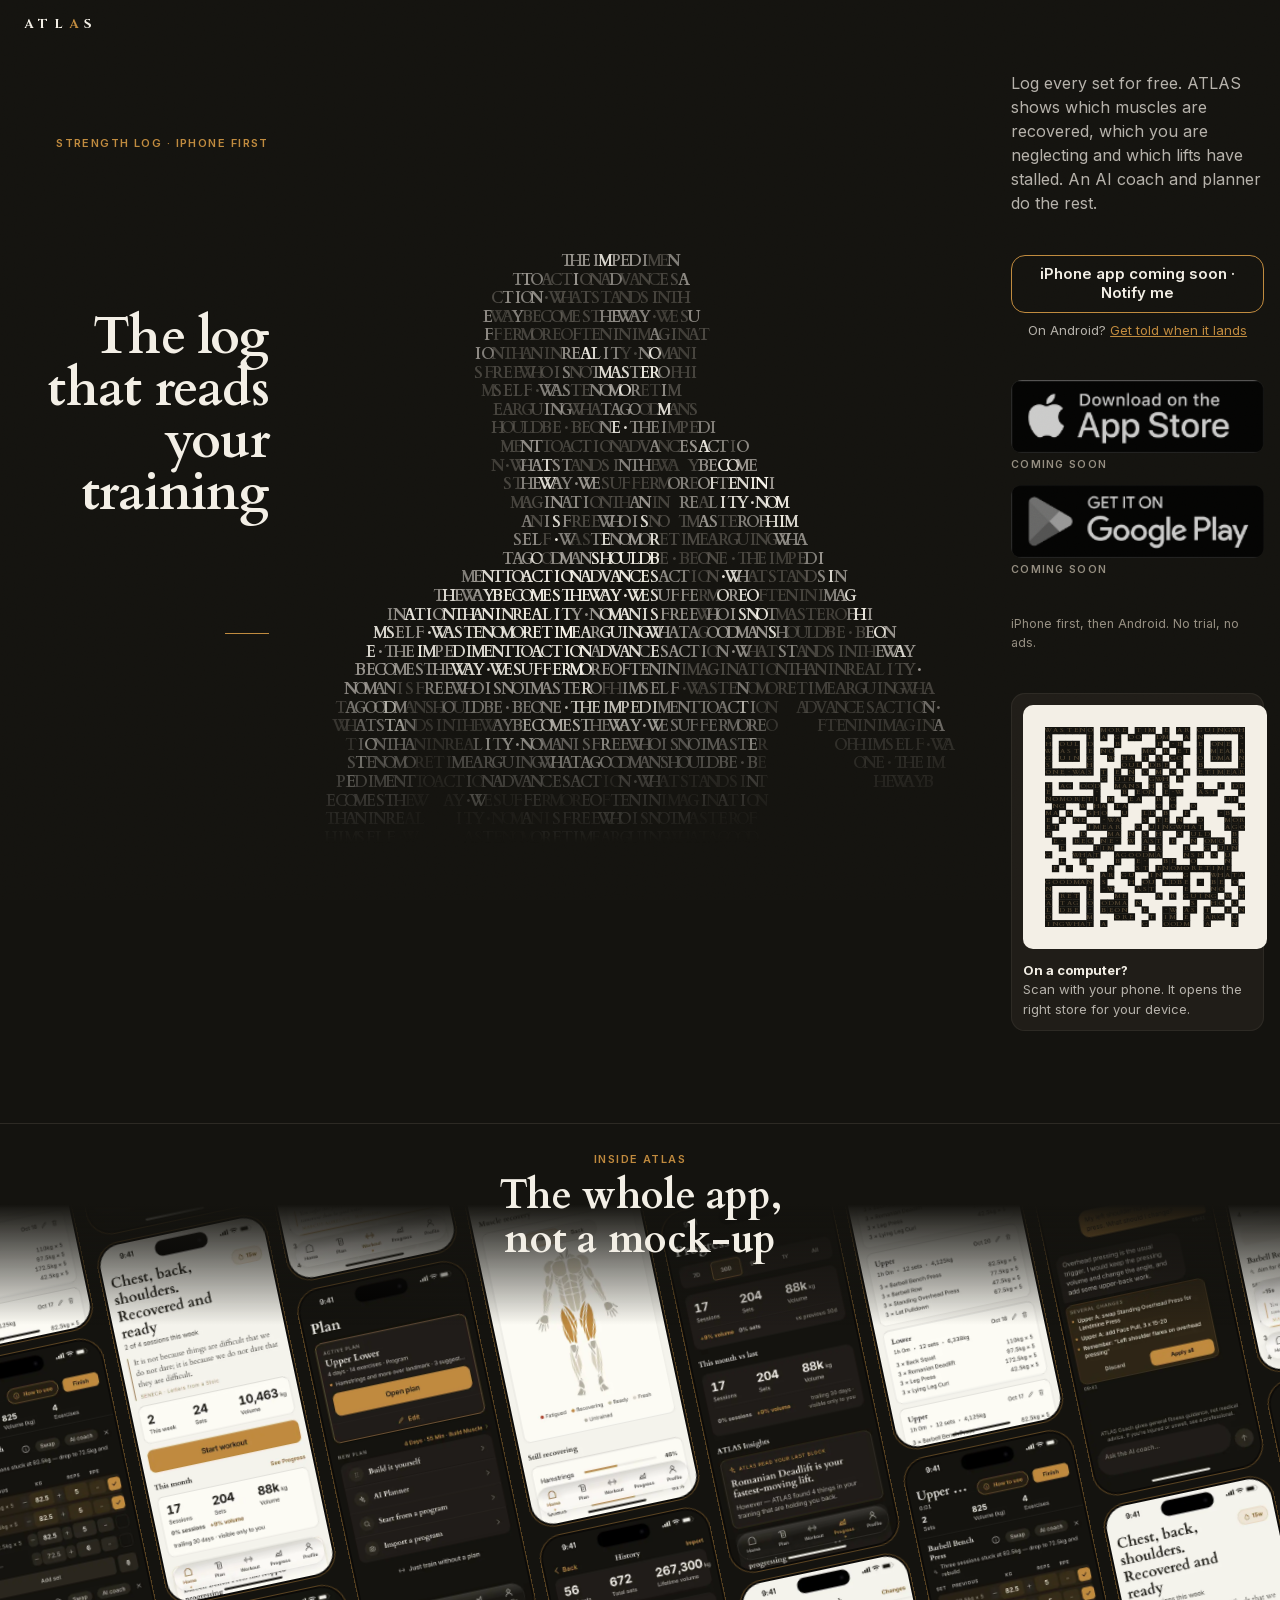
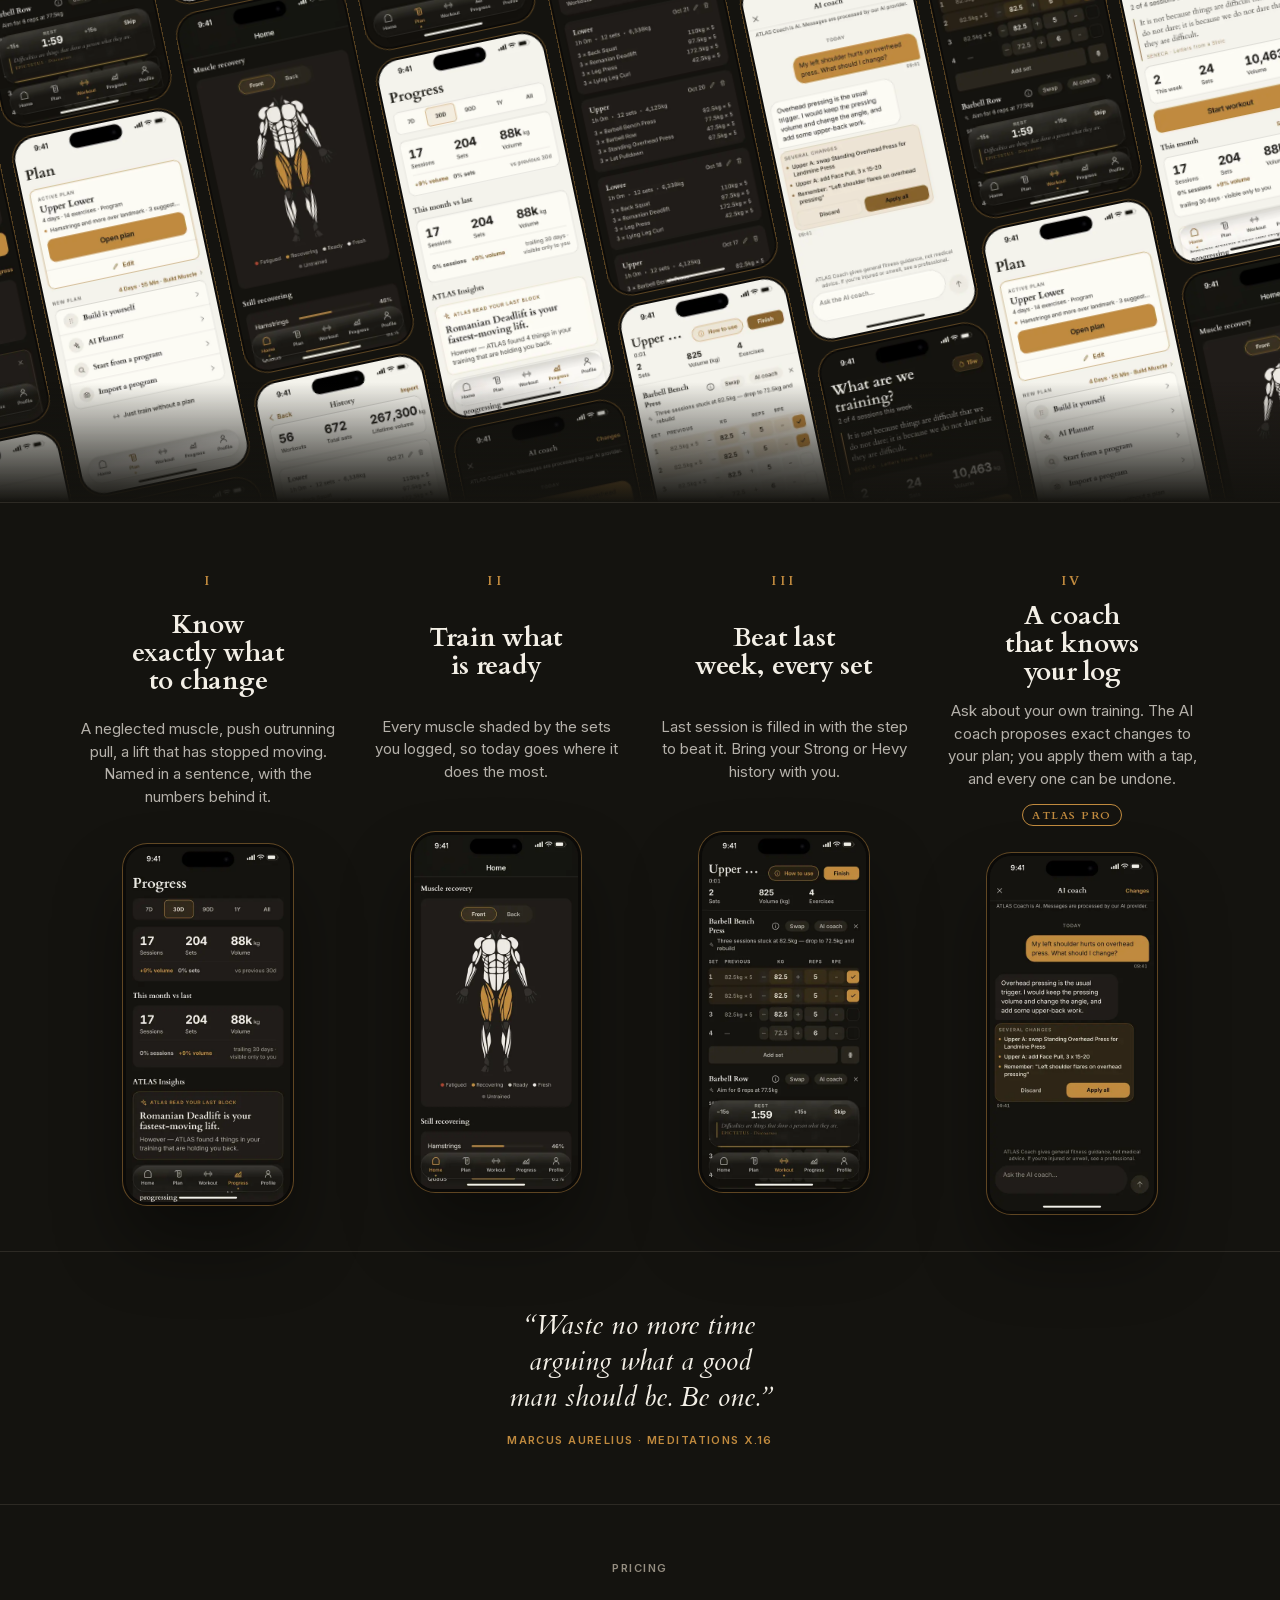
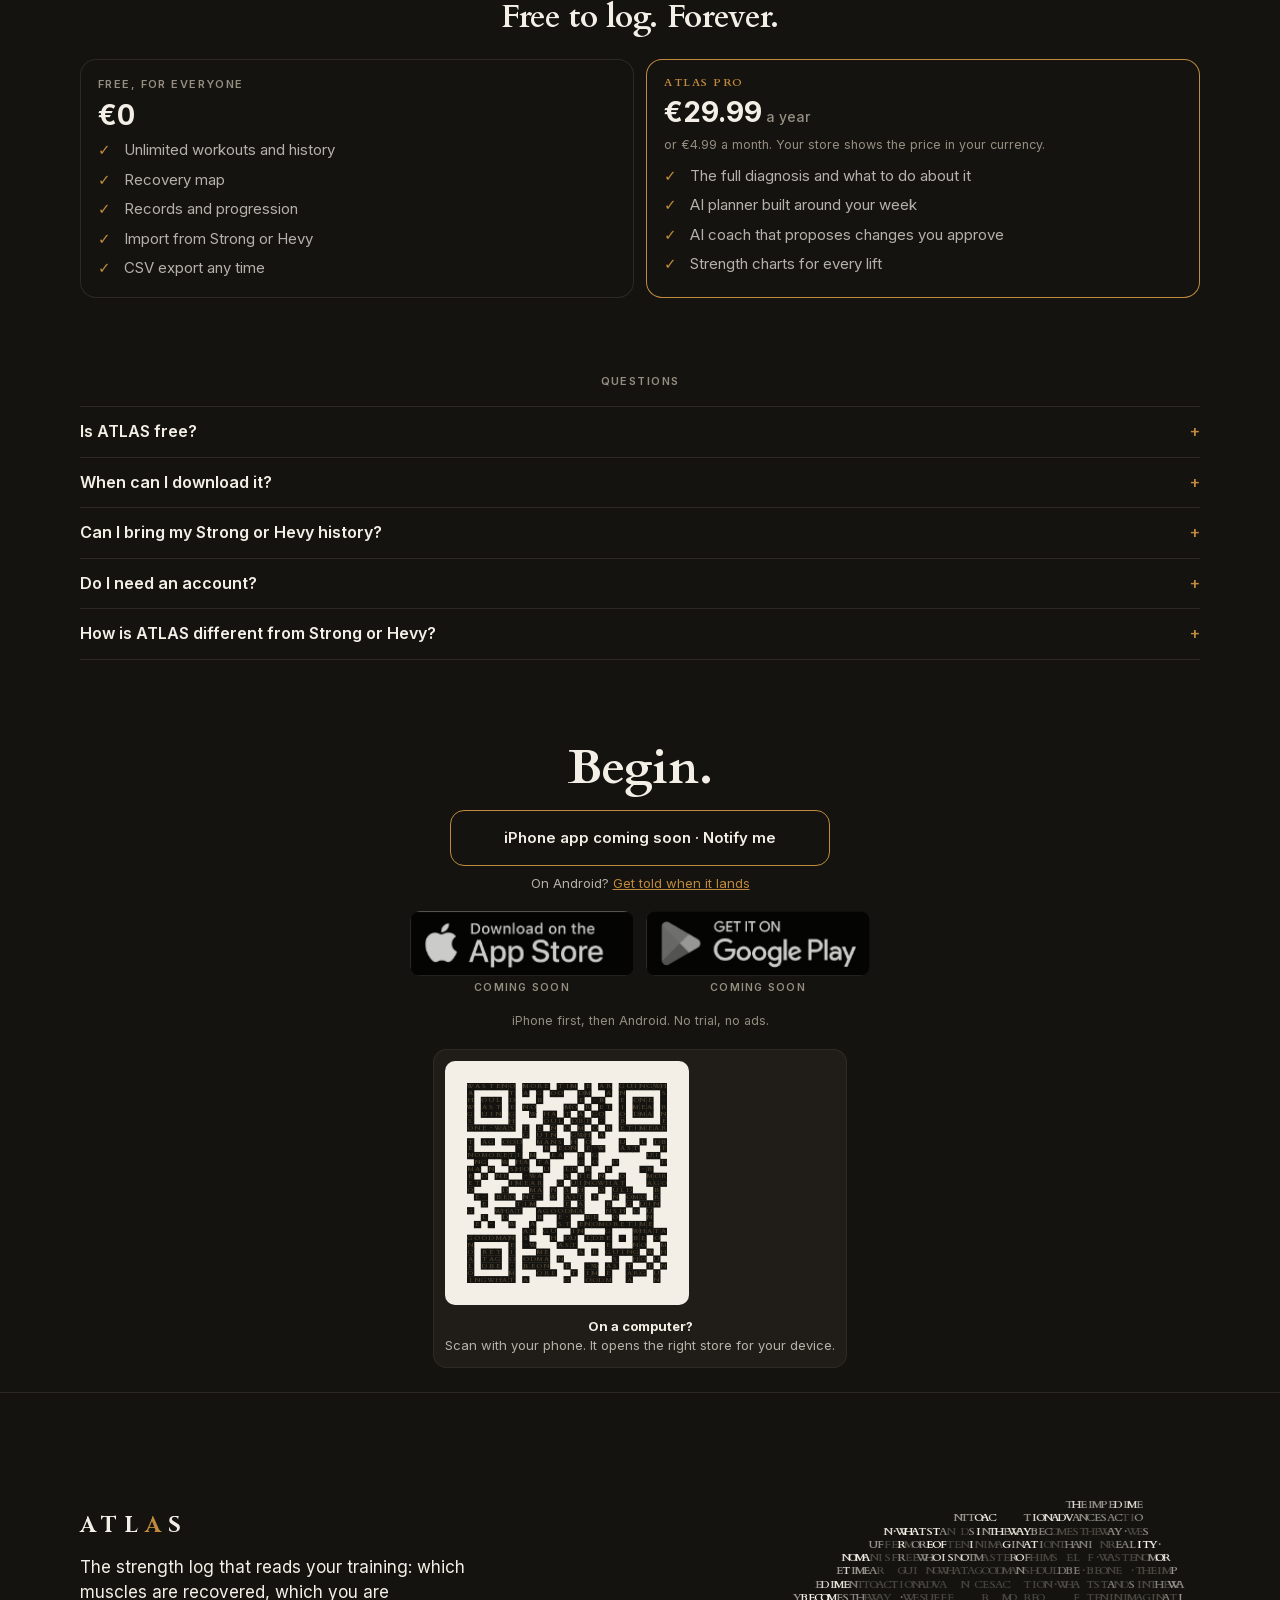
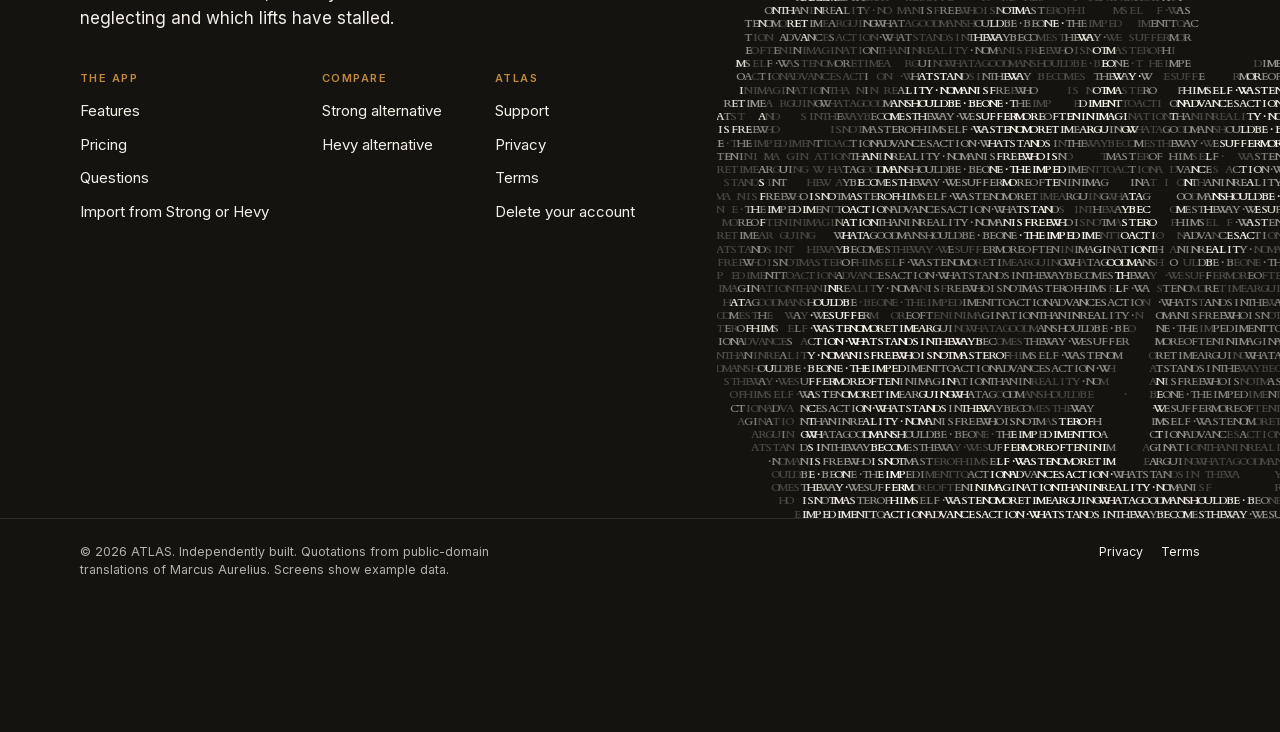
==== index.html @ 27ba9cdd "Redesigned site: ASCII David hero, phone wall, QR to /get, store switch, pricing, FAQ, Strong and He" ====
<!doctype html>
<html lang="en" data-t="obsidian">
<head>
<meta charset="utf-8">
<meta name="viewport" content="width=device-width,initial-scale=1,viewport-fit=cover">
<title>ATLAS: the strength log that reads your training</title>
<meta name="description" content="Log every set free. ATLAS shows which muscles are recovered, which you are neglecting and which lifts have stalled, with an AI planner and coach. iPhone first, then Android.">
<meta name="theme-color" content="#14130F">
<meta name="color-scheme" content="dark">
<link rel="canonical" href="https://atlasfitness.xyz/">
<link rel="icon" type="image/png" sizes="32x32" href="/favicon-32.png">
<link rel="apple-touch-icon" href="/apple-touch-icon.png">
<meta property="og:type" content="website">
<meta property="og:site_name" content="ATLAS">
<meta property="og:title" content="ATLAS: the strength log that reads your training">
<meta property="og:description" content="Log every set free. ATLAS shows which muscles are recovered, which you are neglecting and which lifts have stalled, with an AI planner and coach. iPhone first, then Android.">
<meta property="og:url" content="https://atlasfitness.xyz/">
<meta property="og:image" content="https://atlasfitness.xyz/og.png">
<meta property="og:image:width" content="1200">
<meta property="og:image:height" content="630">
<meta name="twitter:card" content="summary_large_image">
<link rel="preload" href="/assets/fonts/Cardo-700-normal.woff2" as="font" type="font/woff2" crossorigin>
<link rel="preload" href="/assets/fonts/Inter-400-normal.woff2" as="font" type="font/woff2" crossorigin>
<link rel="stylesheet" href="/assets/site.css">
<script type="application/ld+json">{"@context":"https://schema.org","@type":"SoftwareApplication","name":"ATLAS","alternateName":"ATLAS Fitness","description":"A strength-training log that reads your workouts: which muscles are recovered, which you are neglecting and which lifts have stalled, with an AI planner and coach in ATLAS PRO.","applicationCategory":"HealthApplication","applicationSubCategory":"Strength training log","operatingSystem":"iOS, Android","url":"https://atlasfitness.xyz/","offers":{"@type":"Offer","price":"0","priceCurrency":"EUR","description":"Free to log. ATLAS PRO is an optional subscription."},"featureList":["Unlimited workout logging","Recovery map","Training diagnosis","Import from Strong and Hevy","AI workout planner (ATLAS PRO)","AI coach (ATLAS PRO)"]}</script>
<script type="application/ld+json">{"@context":"https://schema.org","@type":"WebSite","name":"ATLAS","url":"https://atlasfitness.xyz/"}</script>
<script type="application/ld+json">{"@context":"https://schema.org","@type":"FAQPage","mainEntity":[{"@type":"Question","name":"Is ATLAS free?","acceptedAnswer":{"@type":"Answer","text":"Yes. Logging, history, the recovery map, records, import and export are free with no session caps and no trial. ATLAS PRO adds the full diagnosis, the AI planner, the AI coach and strength charts."}},{"@type":"Question","name":"When can I download it?","acceptedAnswer":{"@type":"Answer","text":"iPhone first: it is the closest to launch. Android follows; it is in testing on Google Play now. Leave your email and you get one message when each one lands."}},{"@type":"Question","name":"Can I bring my Strong or Hevy history?","acceptedAnswer":{"@type":"Answer","text":"Yes. Export a CSV from Strong or Hevy and import it in ATLAS. Your past workouts feed the recovery map and the diagnosis from day one."}},{"@type":"Question","name":"Do I need an account?","acceptedAnswer":{"@type":"Answer","text":"Not to use the app, but it is strongly recommended. Without one your training lives only on your phone and is not backed up: lose or replace the phone and it is gone. With an account it syncs to the cloud."}},{"@type":"Question","name":"How is ATLAS different from Strong or Hevy?","acceptedAnswer":{"@type":"Answer","text":"All three log sets well. ATLAS then does the thinking: it reads your log and tells you which muscles are recovered, which you are neglecting, where push and pull are out of balance and which lifts have stalled. With ATLAS PRO, the AI planner builds a program around your days, time, equipment and history, and the AI coach answers questions about your own training and proposes exact changes to your plan. You apply them with a tap, and every change can be undone."}}]}</script>
</head>
<body>
<main id="main"><section class="hero g dh-center" data-hero><div class="top"><span class="wm">ATL<b>A</b>S</span></div><div class="in"><canvas class="ascii statue" data-subj="david" data-glyph="quotes" data-render="fade" data-tone="white" data-flow="0" data-scroll="scatter" data-mouse="repel" data-detail="68" data-cut="0" role="img" aria-label="Michelangelo's David drawn in characters"></canvas><div class="copy"><span class="k gold">Strength log · iPhone first</span><h1><span class="ha">The log that</span> <span class="hb">reads your training</span></h1><span class="rule"></span><p class="lede">Log every set for free. ATLAS shows which muscles are recovered, which you are neglecting and which lifts have stalled. An AI coach and planner do the rest.</p><div class="smart"><button class="sb" type="button" data-notify="ios"><span>iPhone app coming soon · Notify me</span></button><p class="alt">On Android? <a href="#" data-notify="android">Get told when it lands</a></p></div><div class="badges"><span class="bd soon" data-store="ios" aria-disabled="true"><img alt="Download on the App Store (coming soon)" src="/assets/badges/ios.png"><em>Coming soon</em></span><span class="bd soon" data-store="android" aria-disabled="true"><img alt="Get it on Google Play (coming soon)" src="/assets/badges/android.png"><em>Coming soon</em></span></div><p class="fine" data-freeline>iPhone first, then Android. No trial, no ads.</p><div class="qr"><canvas class="qra" role="img" aria-label="QR code to atlasfitness.xyz/get"></canvas><p><b style="color:var(--ink)">On a computer?</b><br>Scan with your phone. It opens the right store for your device.</p></div></div></div></section><section class="band" aria-label="Screens from the app"><div class="hd"><span class="k gold">Inside ATLAS</span><h2>The whole app, not a mock-up</h2></div><div class="tiles" aria-hidden="true"><div class="col"><div class="ph"><img alt="" loading="lazy" decoding="async" width="432" height="936" src="/assets/screens/o-home.webp"></div><div class="ph"><img alt="" loading="lazy" decoding="async" width="432" height="936" src="/assets/screens/m-recovery.webp"></div><div class="ph"><img alt="" loading="lazy" decoding="async" width="432" height="936" src="/assets/screens/o-history.webp"></div><div class="ph"><img alt="" loading="lazy" decoding="async" width="432" height="936" src="/assets/screens/m-workout.webp"></div><div class="ph"><img alt="" loading="lazy" decoding="async" width="432" height="936" src="/assets/screens/o-plan.webp"></div><div class="ph"><img alt="" loading="lazy" decoding="async" width="432" height="936" src="/assets/screens/m-progress.webp"></div></div><div class="col"><div class="ph"><img alt="" loading="lazy" decoding="async" width="432" height="936" src="/assets/screens/m-plan.webp"></div><div class="ph"><img alt="" loading="lazy" decoding="async" width="432" height="936" src="/assets/screens/o-progress.webp"></div><div class="ph"><img alt="" loading="lazy" decoding="async" width="432" height="936" src="/assets/screens/m-coach.webp"></div><div class="ph"><img alt="" loading="lazy" decoding="async" width="432" height="936" src="/assets/screens/o-home.webp"></div><div class="ph"><img alt="" loading="lazy" decoding="async" width="432" height="936" src="/assets/screens/m-recovery.webp"></div><div class="ph"><img alt="" loading="lazy" decoding="async" width="432" height="936" src="/assets/screens/o-history.webp"></div></div><div class="col"><div class="ph"><img alt="" loading="lazy" decoding="async" width="432" height="936" src="/assets/screens/o-recovery.webp"></div><div class="ph"><img alt="" loading="lazy" decoding="async" width="432" height="936" src="/assets/screens/m-history.webp"></div><div class="ph"><img alt="" loading="lazy" decoding="async" width="432" height="936" src="/assets/screens/o-workout.webp"></div><div class="ph"><img alt="" loading="lazy" decoding="async" width="432" height="936" src="/assets/screens/m-plan.webp"></div><div class="ph"><img alt="" loading="lazy" decoding="async" width="432" height="936" src="/assets/screens/o-progress.webp"></div><div class="ph"><img alt="" loading="lazy" decoding="async" width="432" height="936" src="/assets/screens/m-coach.webp"></div></div><div class="col"><div class="ph"><img alt="" loading="lazy" decoding="async" width="432" height="936" src="/assets/screens/m-progress.webp"></div><div class="ph"><img alt="" loading="lazy" decoding="async" width="432" height="936" src="/assets/screens/o-coach.webp"></div><div class="ph"><img alt="" loading="lazy" decoding="async" width="432" height="936" src="/assets/screens/m-home.webp"></div><div class="ph"><img alt="" loading="lazy" decoding="async" width="432" height="936" src="/assets/screens/o-recovery.webp"></div><div class="ph"><img alt="" loading="lazy" decoding="async" width="432" height="936" src="/assets/screens/m-history.webp"></div><div class="ph"><img alt="" loading="lazy" decoding="async" width="432" height="936" src="/assets/screens/o-workout.webp"></div></div><div class="col"><div class="ph"><img alt="" loading="lazy" decoding="async" width="432" height="936" src="/assets/screens/o-history.webp"></div><div class="ph"><img alt="" loading="lazy" decoding="async" width="432" height="936" src="/assets/screens/m-workout.webp"></div><div class="ph"><img alt="" loading="lazy" decoding="async" width="432" height="936" src="/assets/screens/o-plan.webp"></div><div class="ph"><img alt="" loading="lazy" decoding="async" width="432" height="936" src="/assets/screens/m-progress.webp"></div><div class="ph"><img alt="" loading="lazy" decoding="async" width="432" height="936" src="/assets/screens/o-coach.webp"></div><div class="ph"><img alt="" loading="lazy" decoding="async" width="432" height="936" src="/assets/screens/m-home.webp"></div></div><div class="col"><div class="ph"><img alt="" loading="lazy" decoding="async" width="432" height="936" src="/assets/screens/m-coach.webp"></div><div class="ph"><img alt="" loading="lazy" decoding="async" width="432" height="936" src="/assets/screens/o-home.webp"></div><div class="ph"><img alt="" loading="lazy" decoding="async" width="432" height="936" src="/assets/screens/m-recovery.webp"></div><div class="ph"><img alt="" loading="lazy" decoding="async" width="432" height="936" src="/assets/screens/o-history.webp"></div><div class="ph"><img alt="" loading="lazy" decoding="async" width="432" height="936" src="/assets/screens/m-workout.webp"></div><div class="ph"><img alt="" loading="lazy" decoding="async" width="432" height="936" src="/assets/screens/o-plan.webp"></div></div><div class="col"><div class="ph"><img alt="" loading="lazy" decoding="async" width="432" height="936" src="/assets/screens/o-workout.webp"></div><div class="ph"><img alt="" loading="lazy" decoding="async" width="432" height="936" src="/assets/screens/m-plan.webp"></div><div class="ph"><img alt="" loading="lazy" decoding="async" width="432" height="936" src="/assets/screens/o-progress.webp"></div><div class="ph"><img alt="" loading="lazy" decoding="async" width="432" height="936" src="/assets/screens/m-coach.webp"></div><div class="ph"><img alt="" loading="lazy" decoding="async" width="432" height="936" src="/assets/screens/o-home.webp"></div><div class="ph"><img alt="" loading="lazy" decoding="async" width="432" height="936" src="/assets/screens/m-recovery.webp"></div></div><div class="col"><div class="ph"><img alt="" loading="lazy" decoding="async" width="432" height="936" src="/assets/screens/m-home.webp"></div><div class="ph"><img alt="" loading="lazy" decoding="async" width="432" height="936" src="/assets/screens/o-recovery.webp"></div><div class="ph"><img alt="" loading="lazy" decoding="async" width="432" height="936" src="/assets/screens/m-history.webp"></div><div class="ph"><img alt="" loading="lazy" decoding="async" width="432" height="936" src="/assets/screens/o-workout.webp"></div><div class="ph"><img alt="" loading="lazy" decoding="async" width="432" height="936" src="/assets/screens/m-plan.webp"></div><div class="ph"><img alt="" loading="lazy" decoding="async" width="432" height="936" src="/assets/screens/o-progress.webp"></div></div><div class="col"><div class="ph"><img alt="" loading="lazy" decoding="async" width="432" height="936" src="/assets/screens/o-plan.webp"></div><div class="ph"><img alt="" loading="lazy" decoding="async" width="432" height="936" src="/assets/screens/m-progress.webp"></div><div class="ph"><img alt="" loading="lazy" decoding="async" width="432" height="936" src="/assets/screens/o-coach.webp"></div><div class="ph"><img alt="" loading="lazy" decoding="async" width="432" height="936" src="/assets/screens/m-home.webp"></div><div class="ph"><img alt="" loading="lazy" decoding="async" width="432" height="936" src="/assets/screens/o-recovery.webp"></div><div class="ph"><img alt="" loading="lazy" decoding="async" width="432" height="936" src="/assets/screens/m-history.webp"></div></div><div class="col"><div class="ph"><img alt="" loading="lazy" decoding="async" width="432" height="936" src="/assets/screens/m-recovery.webp"></div><div class="ph"><img alt="" loading="lazy" decoding="async" width="432" height="936" src="/assets/screens/o-history.webp"></div><div class="ph"><img alt="" loading="lazy" decoding="async" width="432" height="936" src="/assets/screens/m-workout.webp"></div><div class="ph"><img alt="" loading="lazy" decoding="async" width="432" height="936" src="/assets/screens/o-plan.webp"></div><div class="ph"><img alt="" loading="lazy" decoding="async" width="432" height="936" src="/assets/screens/m-progress.webp"></div><div class="ph"><img alt="" loading="lazy" decoding="async" width="432" height="936" src="/assets/screens/o-coach.webp"></div></div><div class="col"><div class="ph"><img alt="" loading="lazy" decoding="async" width="432" height="936" src="/assets/screens/o-progress.webp"></div><div class="ph"><img alt="" loading="lazy" decoding="async" width="432" height="936" src="/assets/screens/m-coach.webp"></div><div class="ph"><img alt="" loading="lazy" decoding="async" width="432" height="936" src="/assets/screens/o-home.webp"></div><div class="ph"><img alt="" loading="lazy" decoding="async" width="432" height="936" src="/assets/screens/m-recovery.webp"></div><div class="ph"><img alt="" loading="lazy" decoding="async" width="432" height="936" src="/assets/screens/o-history.webp"></div><div class="ph"><img alt="" loading="lazy" decoding="async" width="432" height="936" src="/assets/screens/m-workout.webp"></div></div></div></section><section class="g" id="features"><div class="in read"><div class="rd"><span class="nm">I</span><h2>Know exactly what to change</h2><p>A neglected muscle, push outrunning pull, a lift that has stopped moving. Named in a sentence, with the numbers behind it.</p><div class="ph"><img alt="" loading="lazy" decoding="async" width="432" height="936" src="/assets/screens/o-progress.webp"></div></div><div class="rd"><span class="nm">II</span><h2>Train what is ready</h2><p>Every muscle shaded by the sets you logged, so today goes where it does the most.</p><div class="ph"><img alt="" loading="lazy" decoding="async" width="432" height="936" src="/assets/screens/o-recovery.webp"></div></div><div class="rd"><span class="nm">III</span><h2>Beat last week, every set</h2><p>Last session is filled in with the step to beat it. Bring your Strong or Hevy history with you.</p><div class="ph"><img alt="" loading="lazy" decoding="async" width="432" height="936" src="/assets/screens/o-workout.webp"></div></div><div class="rd"><span class="nm">IV</span><h2>A coach that knows your log</h2><p>Ask about your own training. The AI coach proposes exact changes to your plan; you apply them with a tap, and every one can be undone.</p><span class="pro">ATLAS PRO</span><div class="ph"><img alt="" loading="lazy" decoding="async" width="432" height="936" src="/assets/screens/o-coach.webp"></div></div></div></section><section class="g qt"><q>Waste no more time arguing what a good man should be. Be one.</q><span class="k gold">Marcus Aurelius · Meditations X.16</span></section><section class="g" id="pricing"><div class="in sec"><span class="k">Pricing</span><h2>Free to log. Forever.</h2><div class="tiers"><div class="tier"><span class="k">Free, for everyone</span><span class="price num">€0</span><ul><li>Unlimited workouts and history</li><li>Recovery map</li><li>Records and progression</li><li>Import from Strong or Hevy</li><li>CSV export any time</li></ul></div><div class="tier pro"><span class="badge">ATLAS PRO</span><span class="price num">€29.99<small> a year</small></span><span class="fine">or €4.99 a month. Your store shows the price in your currency.</span><ul><li>The full diagnosis and what to do about it</li><li>AI planner built around your week</li><li>AI coach that proposes changes you approve</li><li>Strength charts for every lift</li></ul></div></div></div></section><section class="g" id="questions"><div class="in sec"><span class="k">Questions</span><div class="faq"><details><summary>Is ATLAS free?</summary><p>Yes. Logging, history, the recovery map, records, import and export are free with no session caps and no trial. ATLAS PRO adds the full diagnosis, the AI planner, the AI coach and strength charts.</p></details><details><summary>When can I download it?</summary><p data-when>iPhone first: it is the closest to launch. Android follows; it is in testing on Google Play now. Leave your email and you get one message when each one lands.</p></details><details><summary>Can I bring my Strong or Hevy history?</summary><p>Yes. Export a CSV from Strong or Hevy and import it in ATLAS. Your past workouts feed the recovery map and the diagnosis from day one.</p></details><details><summary>Do I need an account?</summary><p>Not to use the app, but it is strongly recommended. Without one your training lives only on your phone and is not backed up: lose or replace the phone and it is gone. With an account it syncs to the cloud.</p></details><details><summary>How is ATLAS different from Strong or Hevy?</summary><p>All three log sets well. ATLAS then does the thinking: it reads your log and tells you which muscles are recovered, which you are neglecting, where push and pull are out of balance and which lifts have stalled. With ATLAS PRO, the AI planner builds a program around your days, time, equipment and history, and the AI coach answers questions about your own training and proposes exact changes to your plan. You apply them with a tap, and every change can be undone.</p></details></div></div></section><section class="g end"><h2>Begin.</h2><div class="smart"><button class="sb" type="button" data-notify="ios"><span>iPhone app coming soon · Notify me</span></button><p class="alt">On Android? <a href="#" data-notify="android">Get told when it lands</a></p></div><div class="badges"><span class="bd soon" data-store="ios" aria-disabled="true"><img alt="Download on the App Store (coming soon)" src="/assets/badges/ios.png"><em>Coming soon</em></span><span class="bd soon" data-store="android" aria-disabled="true"><img alt="Get it on Google Play (coming soon)" src="/assets/badges/android.png"><em>Coming soon</em></span></div><p class="fine" data-freeline>iPhone first, then Android. No trial, no ads.</p><div class="qr"><canvas class="qra" role="img" aria-label="QR code to atlasfitness.xyz/get"></canvas><p><b style="color:var(--ink)">On a computer?</b><br>Scan with your phone. It opens the right store for your device.</p></div></section></main><footer class="fx" data-fc="ivory" data-t="obsidian"><div class="fx-top"><div class="fx-l g"><span class="wm">ATL<b>A</b>S</span><p>The strength log that reads your training: which muscles are recovered, which you are neglecting and which lifts have stalled.</p><nav class="fx-cols" aria-label="Footer"><div><span class="k">The app</span><a href="/#features">Features</a><a href="/#pricing">Pricing</a><a href="/#questions">Questions</a><a href="/import-strong-hevy/">Import from Strong or Hevy</a></div><div><span class="k">Compare</span><a href="/strong-alternative/">Strong alternative</a><a href="/hevy-alternative/">Hevy alternative</a></div><div><span class="k">ATLAS</span><a href="mailto:support@atlasfitness.xyz">Support</a><a href="/privacy.html">Privacy</a><a href="/terms.html">Terms</a><a href="/privacy.html#your-rights">Delete your account</a></div></nav></div><div class="fx-art"><canvas class="ascii " data-subj="head" data-glyph="quotes" data-render="fade" data-tone="white" data-flow="0" data-scroll="scatter" data-mouse="repel" data-detail="" data-cut="2" role="img" aria-label="Michelangelo's David, drawn in letters"></canvas></div></div><div class="fx-bot g"><p>© 2026 ATLAS. Independently built. Quotations from public-domain translations of Marcus Aurelius. Screens show example data.</p><nav><a href="/privacy.html">Privacy</a><a href="/terms.html">Terms</a></nav></div></footer><div class="pill"><div class="smart"><button class="sb" type="button" data-notify="ios"><span>iPhone app coming soon · Notify me</span></button><p class="alt">On Android? <a href="#" data-notify="android">Get told when it lands</a></p></div></div><div class="scrim" data-close></div><form class="sheet" aria-label="Get notified" novalidate><span class="grab"></span><h3 id="sh-t">Get told when ATLAS lands</h3><p class="fine" style="font-size:14px;color:var(--ink2)">One email on launch day. Nothing else.</p><input type="email" id="sh-e" placeholder="you@example.com" autocomplete="email" aria-label="Email"><div class="chips" role="group" aria-label="Platform"><button type="button" class="chip" data-p="ios">iPhone</button><button type="button" class="chip" data-p="android">Android</button><button type="button" class="chip" data-p="both">Both</button></div><input class="hp" type="text" name="website" tabindex="-1" autocomplete="off" aria-hidden="true"><p class="err" role="alert"></p><button class="go" type="submit">Notify me</button><p class="fine">Stored only to send that email. <a href="/privacy.html">Privacy</a>.</p></form><script src="/assets/stores.js"></script>
<script src="/assets/data.js"></script>
<script src="/assets/ascii.js"></script>
<script src="/assets/site.js"></script>
</body>
</html>
---- assets/site.css ----
@font-face{font-family:'Cardo';font-style:italic;font-weight:400;font-display:swap;src:url(/assets/fonts/Cardo-400-italic.woff2) format('woff2')}
@font-face{font-family:'Cardo';font-style:normal;font-weight:400;font-display:swap;src:url(/assets/fonts/Cardo-400-normal.woff2) format('woff2')}
@font-face{font-family:'Cardo';font-style:normal;font-weight:700;font-display:swap;src:url(/assets/fonts/Cardo-700-normal.woff2) format('woff2')}
@font-face{font-family:'Cinzel';font-style:normal;font-weight:700;font-display:swap;src:url(/assets/fonts/Cinzel-700-normal.woff2) format('woff2')}
@font-face{font-family:'Inter';font-style:normal;font-weight:400;font-display:swap;src:url(/assets/fonts/Inter-400-normal.woff2) format('woff2')}
@font-face{font-family:'Inter';font-style:normal;font-weight:500;font-display:swap;src:url(/assets/fonts/Inter-500-normal.woff2) format('woff2')}
@font-face{font-family:'Inter';font-style:normal;font-weight:600;font-display:swap;src:url(/assets/fonts/Inter-600-normal.woff2) format('woff2')}
@font-face{font-family:'Inter';font-style:normal;font-weight:700;font-display:swap;src:url(/assets/fonts/Inter-700-normal.woff2) format('woff2')}

:root{--gold:#C08A3E;--on:#14130F;--serif:'Cardo',Georgia,serif;--sans:'Inter',system-ui,-apple-system,'Segoe UI',sans-serif;--mark:'Cinzel','Trajan Pro',Georgia,serif;--mono:ui-monospace,'SF Mono',Menlo,Consolas,monospace}
html[data-t=obsidian]{--bg:#14130F;--card:#201D18;--card2:#29261F;--line:#2D2A24;--ink:#F3EFE6;--ink2:#B5B1AA;--ink3:#958E81;--goldtx:#C08A3E;--alert:#CB7864;--glass:rgba(20,19,15,.86);--fresh:#EDEAE3;color-scheme:dark}
html[data-t=marble]{--bg:#F4F2EC;--card:#FCFAF5;--card2:#EDEAE2;--line:#DCD7CC;--ink:#1E1C19;--ink2:#48443E;--ink3:#6E6962;--goldtx:#87612C;--alert:#B3452A;--glass:rgba(244,242,236,.88);--fresh:#D8D0BC;color-scheme:light}
*{box-sizing:border-box}
html{-webkit-text-size-adjust:100%;scroll-behavior:smooth}
body{margin:0;background:var(--bg);color:var(--ink);font:400 15px/1.5 var(--sans);-webkit-font-smoothing:antialiased;overflow-x:hidden}
h1,h2,h3{font-family:var(--serif);font-weight:700;margin:0;text-wrap:balance;letter-spacing:-.01em}
p{margin:0}
a{color:inherit}
.g{padding-inline:max(16px,env(safe-area-inset-left,0px)) max(16px,env(safe-area-inset-right,0px))}
.in{max-width:1120px;margin:0 auto}
.wm{font:700 15px/1 var(--mark);letter-spacing:.32em}
.wm b{color:var(--gold);font-weight:700}
.k{font:600 11px/1.3 var(--sans);letter-spacing:.13em;text-transform:uppercase;color:var(--ink3)}
.k.gold{color:var(--goldtx)}
.lede{font-size:17px;line-height:1.5;color:var(--ink2);max-width:40ch}
.num{font-variant-numeric:tabular-nums}
.badge{font:700 11px/1 var(--serif);letter-spacing:.14em;text-transform:uppercase;color:var(--goldtx)}
canvas.ascii{display:block;width:100%}
/* phone frame */
.ph{position:relative;aspect-ratio:390/844;border-radius:13%/6%;overflow:hidden;background:#14130F;box-shadow:0 0 0 3px #0B0A08,0 0 0 4px #5a5247;flex:none}
.ph img{display:block;width:100%;height:100%;object-fit:cover}
/* store buttons */
.stores{display:grid;grid-template-columns:1fr 1fr;gap:10px;max-width:420px}
.sb{display:flex;flex-direction:column;justify-content:center;gap:2px;min-height:58px;padding:9px 14px;border-radius:14px;text-decoration:none;text-align:left;border:1.5px solid var(--gold);background:transparent;color:var(--ink);font:inherit;cursor:pointer}
.sb small{font:600 10px/1.2 var(--sans);letter-spacing:.08em;white-space:nowrap;text-transform:uppercase;color:var(--goldtx)}
.sb span{font:600 15px/1.25 var(--sans)}
.sb.live{background:var(--gold);color:var(--on)}
.sb.live small{color:rgba(20,19,15,.72)}
.sb:active{transform:scale(.98)}
.fine{font-size:12.5px;color:var(--ink3)}
.smart{display:grid;gap:8px;max-width:420px}
.smart .sb{min-height:56px;align-items:center;text-align:center}
.smart .alt{font-size:13px;color:var(--ink2);text-align:center}
.smart .alt a{color:var(--goldtx)}
/* sticky dock */
.dock{position:fixed;left:0;right:0;bottom:0;z-index:20;padding:10px max(14px,env(safe-area-inset-right,0px)) calc(10px + env(safe-area-inset-bottom,0px)) max(14px,env(safe-area-inset-left,0px));background:var(--glass);-webkit-backdrop-filter:blur(14px);backdrop-filter:blur(14px);border-top:1px solid var(--line);transform:translateY(110%);transition:transform .26s cubic-bezier(.2,.8,.2,1)}
.dock.on{transform:none}
.dock .stores{margin:0 auto;max-width:520px}
.dock .sb{min-height:50px}
/* notify sheet */
.scrim{position:fixed;inset:0;z-index:40;background:rgba(0,0,0,.5);opacity:0;pointer-events:none;transition:opacity .2s}
.sheet{position:fixed;left:0;right:0;bottom:0;z-index:41;background:var(--card);border-radius:22px 22px 0 0;padding:10px max(18px,env(safe-area-inset-right,0px)) calc(22px + env(safe-area-inset-bottom,0px)) max(18px,env(safe-area-inset-left,0px));transform:translateY(105%);transition:transform .3s cubic-bezier(.2,.8,.2,1);display:grid;gap:12px;max-width:560px;margin:0 auto}
.sheet{visibility:hidden;transition:transform .3s cubic-bezier(.2,.8,.2,1),visibility 0s .3s}
.open .scrim{opacity:1;pointer-events:auto}.open .sheet{transform:none;visibility:visible;transition:transform .3s cubic-bezier(.2,.8,.2,1)}
.grab{width:36px;height:5px;border-radius:3px;background:var(--line);justify-self:center}
.sheet h3{font-size:22px}
.sheet input[type=email]{font:500 17px var(--sans);color:var(--ink);background:var(--card2);border:1px solid var(--line);border-radius:12px;padding:14px;width:100%}
.chips{display:flex;gap:8px;flex-wrap:wrap}
.chip{font:600 13px var(--sans);padding:8px 14px;border-radius:999px;border:1.5px solid var(--line);background:none;color:var(--ink2);cursor:pointer}
.chip[aria-pressed=true]{border-color:var(--gold);color:var(--ink)}
.go{font:600 17px var(--sans);min-height:54px;border-radius:14px;border:0;background:var(--gold);color:var(--on);cursor:pointer}
.sheet .done{color:var(--goldtx);font-weight:600}
/* faq + pricing */
.faq details{border-top:1px solid var(--line);padding:14px 0}
.faq details:last-child{border-bottom:1px solid var(--line)}
.faq summary{font:600 16px/1.35 var(--sans);cursor:pointer;list-style:none;display:flex;justify-content:space-between;gap:12px}
.faq summary::-webkit-details-marker{display:none}
.faq summary::after{content:'+';color:var(--goldtx);font-weight:500}
.faq details[open] summary::after{content:'−'}
.faq p{color:var(--ink2);margin-top:8px;max-width:62ch}
.tiers{display:grid;gap:12px}
.tier{border-radius:16px;padding:18px;background:var(--card);box-shadow:inset 0 0 0 1px var(--line);display:grid;gap:10px;align-content:start}
.tier.pro{box-shadow:inset 0 0 0 1.5px var(--gold)}
.tier ul{margin:0;padding:0;list-style:none;display:grid;gap:7px;color:var(--ink2)}
.tier li{display:grid;grid-template-columns:18px 1fr;gap:8px}
.tier li::before{content:'✓';color:var(--goldtx);font-weight:700}
.tier .price{font:700 28px/1 var(--sans);font-variant-numeric:tabular-nums}
.tier .price small{font-size:14px;font-weight:500;color:var(--ink3)}
footer{border-top:1px solid var(--line);padding-block:26px 120px;font-size:13px;color:var(--ink3)}
footer .row{display:flex;flex-wrap:wrap;gap:8px 18px;align-items:center;justify-content:space-between}
footer nav{display:flex;gap:16px;flex-wrap:wrap}
footer a{text-decoration:none;color:var(--ink2)}
.qr{display:none;align-items:center;gap:14px;padding:12px;border-radius:14px;background:var(--card);box-shadow:inset 0 0 0 1px var(--line);max-width:330px}
.qr svg{width:84px;height:84px;background:#F3EFE6;padding:6px;border-radius:8px;flex:none}
.qr canvas{display:block;width:116px;background:#F3EFE6;padding:16px;border-radius:10px;flex:none;box-sizing:content-box}
.qr p{font-size:13px;color:var(--ink2)}
@media (min-width:900px){.qr{display:flex}.dock{display:none}}
@media (prefers-reduced-motion:reduce){*{transition:none!important;animation:none!important;scroll-behavior:auto!important}}

body::after{content:'';position:fixed;inset:0;pointer-events:none;z-index:50;opacity:.05;mix-blend-mode:overlay;
  background:url("data:image/svg+xml,%3Csvg xmlns='http://www.w3.org/2000/svg' width='160' height='160'%3E%3Cfilter id='n'%3E%3CfeTurbulence type='fractalNoise' baseFrequency='.9' numOctaves='2' stitchTiles='stitch'/%3E%3C/filter%3E%3Crect width='100%25' height='100%25' filter='url(%23n)'/%3E%3C/svg%3E")}
.hero{position:relative;padding-top:calc(18px + env(safe-area-inset-top,0px));padding-bottom:36px}
.top{display:flex;justify-content:center}
.top .wm{font-size:13px;letter-spacing:.46em;margin-right:-.46em}
.statue{display:block;width:min(calc(100% + 24px),480px);margin:24px auto 0;position:relative;left:50%;transform:translateX(-50%);-webkit-mask-image:linear-gradient(#000 70%,transparent 99%);mask-image:linear-gradient(#000 70%,transparent 99%)}
.copy{position:relative;margin-top:-24px;display:grid;gap:16px;justify-items:center;text-align:center}
.rule{width:44px;height:1px;background:var(--gold)}
.copy h1{font-size:42px;line-height:1.02;letter-spacing:-.015em;max-width:11ch}
.copy .lede{font-size:16px;text-align:center;max-width:34ch}
.copy .smart{width:100%;max-width:380px}
.smart .sb{min-height:56px;border-radius:14px}
.band{position:relative;overflow:hidden;height:min(118vh,980px);margin-top:24px;border-block:1px solid var(--line)}
.band .hd{position:absolute;z-index:2;left:0;right:0;top:0;padding:28px 16px 64px;text-align:center;display:grid;gap:8px;justify-items:center;background:linear-gradient(var(--bg) 40%,transparent)}
.band .hd h2{font-size:30px;line-height:1.08;max-width:15ch}
.band::after{content:'';position:absolute;left:0;right:0;bottom:0;height:120px;background:linear-gradient(transparent,var(--bg));z-index:1;pointer-events:none}
.tiles{position:absolute;left:50%;top:50%;display:grid;grid-template-columns:repeat(11,132px);gap:14px;transform:translate(-50%,-50%) rotate(-12deg)}
.tiles .col{display:grid;gap:14px;will-change:transform}
.tiles .ph{box-shadow:0 0 0 2px #0B0A08,0 0 0 3px rgba(192,138,62,.4)}
.read{display:grid;gap:72px;padding-block:72px 40px}
.rd{display:grid;gap:14px;justify-items:center;text-align:center}
.rd .nm{font:700 13px/1 var(--serif);letter-spacing:.3em;color:var(--goldtx)}
.rd h2{font-size:32px;line-height:1.08;max-width:14ch}
.rd p{color:var(--ink2);max-width:36ch}
.rd .pro{font:700 11px/1 var(--serif);letter-spacing:.14em;color:var(--goldtx);border:1px solid var(--gold);border-radius:999px;padding:5px 9px 4px}
.rd .ph{width:min(64%,250px);margin-top:16px;box-shadow:0 0 0 3px #0B0A08,0 0 0 4px rgba(192,138,62,.45),0 40px 70px rgba(0,0,0,.4)}
.qt{padding-block:56px;display:grid;gap:18px;justify-items:center;text-align:center;border-block:1px solid var(--line)}
.qt q{font:italic 400 28px/1.28 var(--serif);max-width:19ch;quotes:'\201C' '\201D'}
.sec{padding-block:56px 20px;display:grid;gap:18px}
.sec>h2{font-size:32px;text-align:center}
.sec>.k{text-align:center}
.tier{background:transparent;box-shadow:inset 0 0 0 1px var(--line)}
.tier.pro{box-shadow:inset 0 0 0 1px var(--gold)}
.end{padding-block:64px 24px;display:grid;gap:18px;justify-items:center;text-align:center}
.end h2{font-size:48px;line-height:1}
.end .smart{width:100%;max-width:380px}
.pill{position:fixed;left:50%;bottom:calc(14px + env(safe-area-inset-bottom,0px));transform:translate(-50%,150%);z-index:20;width:min(calc(100% - 28px),420px);transition:transform .32s cubic-bezier(.2,.8,.2,1)}
.pill.on{transform:translate(-50%,0)}
.pill .smart{background:var(--glass);-webkit-backdrop-filter:blur(16px);backdrop-filter:blur(16px);border-radius:20px;padding:8px;box-shadow:inset 0 0 0 1px var(--line),0 18px 40px rgba(0,0,0,.35)}
.pill .smart .alt{font-size:12px;padding-bottom:2px}
@media (prefers-reduced-motion:reduce){.pill{transition:none}}
@media (min-width:900px){
  .hero .in{display:grid;grid-template-columns:1fr 1fr;align-items:center;gap:40px;min-height:640px}
  .statue{order:2;width:min(100%,540px);margin:24px auto 0;left:0;transform:none}
  .copy{margin:0;justify-items:start;text-align:left}
  .copy .lede{text-align:left}
  .copy h1{font-size:68px}
  .tiles{grid-template-columns:repeat(11,168px);gap:18px}
  .band .hd h2{font-size:40px}
  .read{grid-template-columns:repeat(4,1fr);gap:32px}
  .rd h2{font-size:26px}
  .tiers{grid-template-columns:1fr 1fr}
  .pill{display:none}
}
/* inscribed: the name cut under the statue like a plinth, letter numerals and rules between sections */
.plinth{width:min(100%,520px);margin:-6px auto 0}
.ins .copy{margin-top:20px}
.rl{width:min(100%,560px);margin:0 auto}
.rd .nmx{width:76px}
.rd .nmx.w2{width:104px}.rd .nmx.w3{width:132px}
.endw{width:min(88%,420px)}
.sr{position:absolute;width:1px;height:1px;overflow:hidden;clip:rect(0 0 0 0)}
/* curtain: the statue stays pinned while the page rises over it */
.cur{position:relative}
.stage{position:sticky;top:0;height:100svh;overflow:hidden;padding-top:calc(18px + env(safe-area-inset-top,0px))}
.stage .statue{margin-top:20px}
.over{position:relative;z-index:3;margin-top:-52svh;padding-top:84px;background:linear-gradient(transparent,var(--bg) 84px)}
.over .copy{margin-top:0}
/* exhibits: the museum label under the statue; features drawn in characters */
.label{display:grid;gap:3px;justify-items:center;margin-top:6px;text-align:center}
.label b{font:700 12px/1.2 var(--serif);letter-spacing:.22em;text-transform:uppercase;color:var(--ink2)}
.label span{font-size:11.5px;color:var(--ink3)}
.ex .copy{margin-top:22px}
.exh{width:100%;max-width:440px;margin-top:10px}
.exh.body{max-width:300px}
pre.log{font:500 12.5px/1.75 var(--mono);color:var(--ink2);text-align:left;margin:12px 0 0;padding:16px 16px 14px;width:100%;max-width:400px;box-sizing:border-box;border-radius:14px;box-shadow:inset 0 0 0 1px var(--line);white-space:pre;overflow:hidden;font-variant-numeric:tabular-nums}
pre.log b{color:var(--ink);font-weight:600}pre.log i{font-style:normal;color:var(--goldtx)}pre.log u{text-decoration:none;color:var(--ink3)}
@media (min-width:900px){
  .cur{display:grid;grid-template-columns:1fr 1fr;gap:0 40px;max-width:1240px;margin:0 auto}
  .stage{height:100vh;display:grid;align-content:center;padding:0 0 0 24px}
  .stage .top{position:absolute;top:24px;left:24px}
  .stage .statue{width:min(100%,600px);margin:0 auto;left:0;transform:none}
  .over{margin-top:0;padding:18vh 24px 8vh 0;background:none}
  .over .copy{justify-items:start;text-align:left}.over .copy .lede{text-align:left}.over .copy h1{font-size:60px}
  .over .read{grid-template-columns:1fr;gap:96px;padding-top:120px}
  .over .rd{justify-items:start;text-align:left}
  .ins .read,.ex .read{grid-template-columns:repeat(2,1fr);gap:64px 40px}
  .ins .read .rl{grid-column:1/-1}
}
.badges{display:flex;gap:12px;justify-content:center;width:100%;max-width:460px}
.bd{display:block;line-height:0;flex:1 1 0;min-width:0}.bd img{width:100%;height:auto;display:block;border-radius:11px}
.bd.soon{cursor:default;position:relative}.bd.soon img{filter:grayscale(1);opacity:.78}
.bd.soon em{display:block;margin-top:7px;font:600 10.5px/1 var(--sans);letter-spacing:.12em;text-transform:uppercase;font-style:normal;color:var(--ink3);text-align:center}
.bd:not(.soon) img{box-shadow:0 0 0 1.5px var(--gold)}
.copy h1 .ha,.copy h1 .hb{display:inline}
/* desktop first screen: the whole viewport, David large in the middle, the words arranged around him */
@media (min-width:900px){
  .hero[class*=dh-]{min-height:100vh;display:flex;flex-direction:column;padding-bottom:28px}
  .hero[class*=dh-] .top{justify-content:flex-start;padding-left:8px}
  .hero[class*=dh-] .in{max-width:none;width:100%;flex:1;display:grid;column-gap:clamp(24px,3vw,56px);align-items:center;min-height:0}
  .hero[class*=dh-] .statue{grid-area:s;margin:0 auto;left:0;transform:none;align-self:center;order:0}
  .hero[class*=dh-] .copy{display:contents}
  .hero[class*=dh-] .copy>*{max-width:100%;min-width:0}
  .hero[class*=dh-] .k{grid-area:k}.hero[class*=dh-] h1{grid-area:h}.hero[class*=dh-] .rule{grid-area:r}.hero[class*=dh-] .lede{grid-area:l;margin:0}
  .hero[class*=dh-] .smart{grid-area:sm;width:100%;max-width:340px}
  .hero[class*=dh-] .badges{width:100%;max-width:340px;flex-direction:column;gap:14px}
  .hero[class*=dh-] .bd{flex:none;width:min(100%,270px)}
  .hero[class*=dh-] .bd.soon em{text-align:left}.hero[class*=dh-] .badges{grid-area:bd}.hero[class*=dh-] .fine{grid-area:fi;margin:0}.hero[class*=dh-] .qr{grid-area:qr}
  .hero[class*=dh-] .badges,.hero[class*=dh-] .lede{justify-content:flex-start;text-align:left}
  /* centre: headline left of him, everything to act on right of him */
  .dh-center .in{grid-template-columns:minmax(0,1fr) auto minmax(0,1fr);grid-template-rows:1fr auto auto auto auto auto 1fr;
    grid-template-areas:". s ." "k s l" "h s sm" "h s bd" "r s fi" ". s qr" ". s ."}
  .dh-center .statue{width:min(110vh,52vw)}
  .dh-center .k,.dh-center h1,.dh-center .rule{justify-self:end;text-align:right}
  .dh-center h1{font-size:clamp(40px,4vw,60px);max-width:7ch}
  .dh-center .lede,.dh-center .smart,.dh-center .badges,.dh-center .fine,.dh-center .qr{justify-self:start}
  /* stack: the headline across the top, David under it, the action below his chest */
  .dh-stack .in{grid-template-columns:1fr;grid-template-areas:"k" "h" "s" "l" "sm" "bd" "fi" "qr";justify-items:center;text-align:center;row-gap:14px}
  .dh-stack .copy>*{max-width:none}
  .dh-stack h1{font-size:clamp(44px,4.6vw,72px);max-width:none;white-space:nowrap}
  .dh-stack .statue{width:min(74vh,52vw);margin-top:0}
  .dh-stack .lede{max-width:52ch;text-align:center;position:relative}
  .dh-stack .badges{justify-content:center}
  /* split: the headline broken across him at eye level */
  .dh-split .in{grid-template-columns:minmax(0,1fr) auto minmax(0,1fr);grid-template-rows:1fr auto auto auto auto auto 1fr;
    grid-template-areas:". s ." "k s ." "ha s hb" "r s ." "l s sm" "fi s bd" ". s qr"}
  .dh-split h1{display:contents}
  .dh-split .ha{grid-area:ha;justify-self:end;text-align:right}.dh-split .hb{grid-area:hb;justify-self:start}
  .dh-split .ha,.dh-split .hb{display:block;font:700 clamp(40px,4.2vw,64px)/1.02 var(--serif);letter-spacing:-.015em;max-width:6ch}
  .dh-split .k,.dh-split .rule,.dh-split .lede,.dh-split .fine{justify-self:end;text-align:right}
  .dh-split .smart,.dh-split .badges,.dh-split .qr{justify-self:start}
  .dh-split .statue{width:min(110vh,52vw)}
  /* corners: David fills the height; the headline holds the top left, the action the bottom right */
  .dh-corners .in{grid-template-columns:minmax(0,1fr) auto minmax(0,1fr);grid-template-rows:auto auto auto 1fr auto auto auto;
    grid-template-areas:"k s qr" "h s qr" "r s ." ". s ." "l s sm" "l s bd" "l s fi";align-items:start}
  .dh-corners .statue{width:min(100vh,50vw);align-self:end}
  .dh-corners h1{font-size:clamp(40px,4vw,60px);max-width:7ch}
  .dh-corners .qr,.dh-corners .smart,.dh-corners .badges,.dh-corners .fine{justify-self:end}
  .dh-corners .lede{align-self:end}
}
/* footer: the figure sits on the divider, links beside it (desktop) or above it (phone) */
.fx{position:relative;overflow:hidden;background:var(--fbg);color:var(--fink);--fbg:var(--bg);--fink:var(--ink);--fart:#EDEAE3;--fline:var(--line);--fmut:var(--ink2);--fk:var(--goldtx)}
.fx[data-fc=gold]{--fart:#C08A3E}
.fx[data-fc=goldground]{--fbg:#C08A3E;--fink:#14130F;--fart:#14130F;--fline:rgba(20,19,15,.28);--fmut:rgba(20,19,15,.74);--fk:#14130F}
.fx[data-fc=marble]{--fbg:#F4F2EC;--fink:#1E1C19;--fart:#1E1C19;--fline:#DCD7CC;--fmut:#48443E;--fk:#87612C}
.fx-top{position:relative;display:flex;flex-direction:column;border-bottom:1px solid var(--fline)}
.fx-l{position:relative;z-index:2;padding-top:56px;padding-bottom:32px;display:grid;gap:18px;max-width:560px}
.fx-l .wm{font-size:22px;color:var(--fink)}.fx-l .wm b{color:var(--fk)}
.fx-l>p{font:400 17px/1.5 var(--sans);color:var(--fink);max-width:36ch;margin:0}
.fx-cols{display:grid;grid-template-columns:1fr 1fr;gap:26px 20px;margin-top:10px}
.fx-cols div{display:grid;gap:11px;align-content:start}
.fx-cols .k{color:var(--fk);margin-bottom:4px}
.fx-cols a{color:var(--fink);text-decoration:none;font-size:15px}
.fx-art{position:relative;height:420px;overflow:hidden}
.fx-art canvas{display:block;position:absolute;top:0;right:-14%;width:128%;color:var(--fart)}
.fx-bot{display:flex;flex-wrap:wrap;gap:10px 22px;justify-content:space-between;padding-top:20px;padding-bottom:110px;font-size:12.5px;color:var(--fmut)}
.fx-bot nav{display:flex;gap:18px}.fx-bot a{color:var(--fink);text-decoration:none}
.fx-bot p{margin:0;max-width:60ch}
@media (min-width:900px){
  .fx-top{display:block;min-height:700px}
  .fx-l{padding:96px 0 80px max(40px,calc((100vw - 1120px)/2));max-width:640px}
  .fx-cols{grid-template-columns:repeat(3,auto);gap:20px 48px;margin-top:22px}
  .fx-art{position:absolute;top:40px;bottom:0;right:0;width:min(44%,580px);height:auto}
  .fx-art canvas{right:-4%;width:104%}
  .fx-bot{padding:24px max(40px,calc((100vw - 1120px)/2)) 32px}
}
/* real-site additions */
.hp{position:absolute;left:-9999px;width:1px;height:1px;opacity:0}
.sheet .err{color:var(--alert);font-size:13px;min-height:0}
.sheet .err:empty{display:none}
.go:disabled{opacity:.6}
.skip{position:absolute;left:-9999px;top:8px;z-index:100;padding:10px 14px;background:var(--ink);color:var(--bg);border-radius:8px;font:600 14px var(--sans);text-decoration:none}
.skip:focus{left:8px}
a:focus-visible,button:focus-visible,summary:focus-visible,input:focus-visible{outline:2px solid var(--gold);outline-offset:3px;border-radius:4px}
.sub-top{padding-top:calc(18px + env(safe-area-inset-top,0px))}
.sub-bar{display:flex;justify-content:space-between;align-items:center}
.sub-bar .wm{font-size:13px;text-decoration:none;color:var(--ink)}
.sub-bar a.back{font:600 13px var(--sans);color:var(--ink2);text-decoration:none}
.doc{padding-block:40px 24px;display:grid;gap:16px;justify-items:start}
.doc h1{font-size:clamp(34px,6vw,58px);line-height:1.04;letter-spacing:-.015em;max-width:17ch}
.doc h2{font-size:clamp(22px,3vw,28px);margin-top:26px}
.doc p,.doc li{font:400 17px/1.6 var(--sans);color:var(--ink2);max-width:62ch}
.doc li b,.doc p b{color:var(--ink);font-weight:600}
.doc ul,.doc ol{margin:0;padding-left:22px;display:grid;gap:9px}
.doc a{color:var(--goldtx)}
.doc .lede{font-size:19px;max-width:46ch}
.doc .faq{width:100%;max-width:720px;margin-top:6px}
.doc .note{border-left:2px solid var(--gold);padding:2px 0 2px 16px}
.cta{padding-block:56px 72px;display:grid;gap:18px;justify-items:center;text-align:center}
.cta h2{font-size:clamp(30px,5vw,46px)}
.cta .smart{width:100%;max-width:380px}
/* a bigger code: about 7px per module so a phone camera reads it from a monitor */
@media (min-width:900px){.qr{flex-direction:column;align-items:flex-start;gap:12px;max-width:none}.qr canvas{width:200px;padding:22px}}
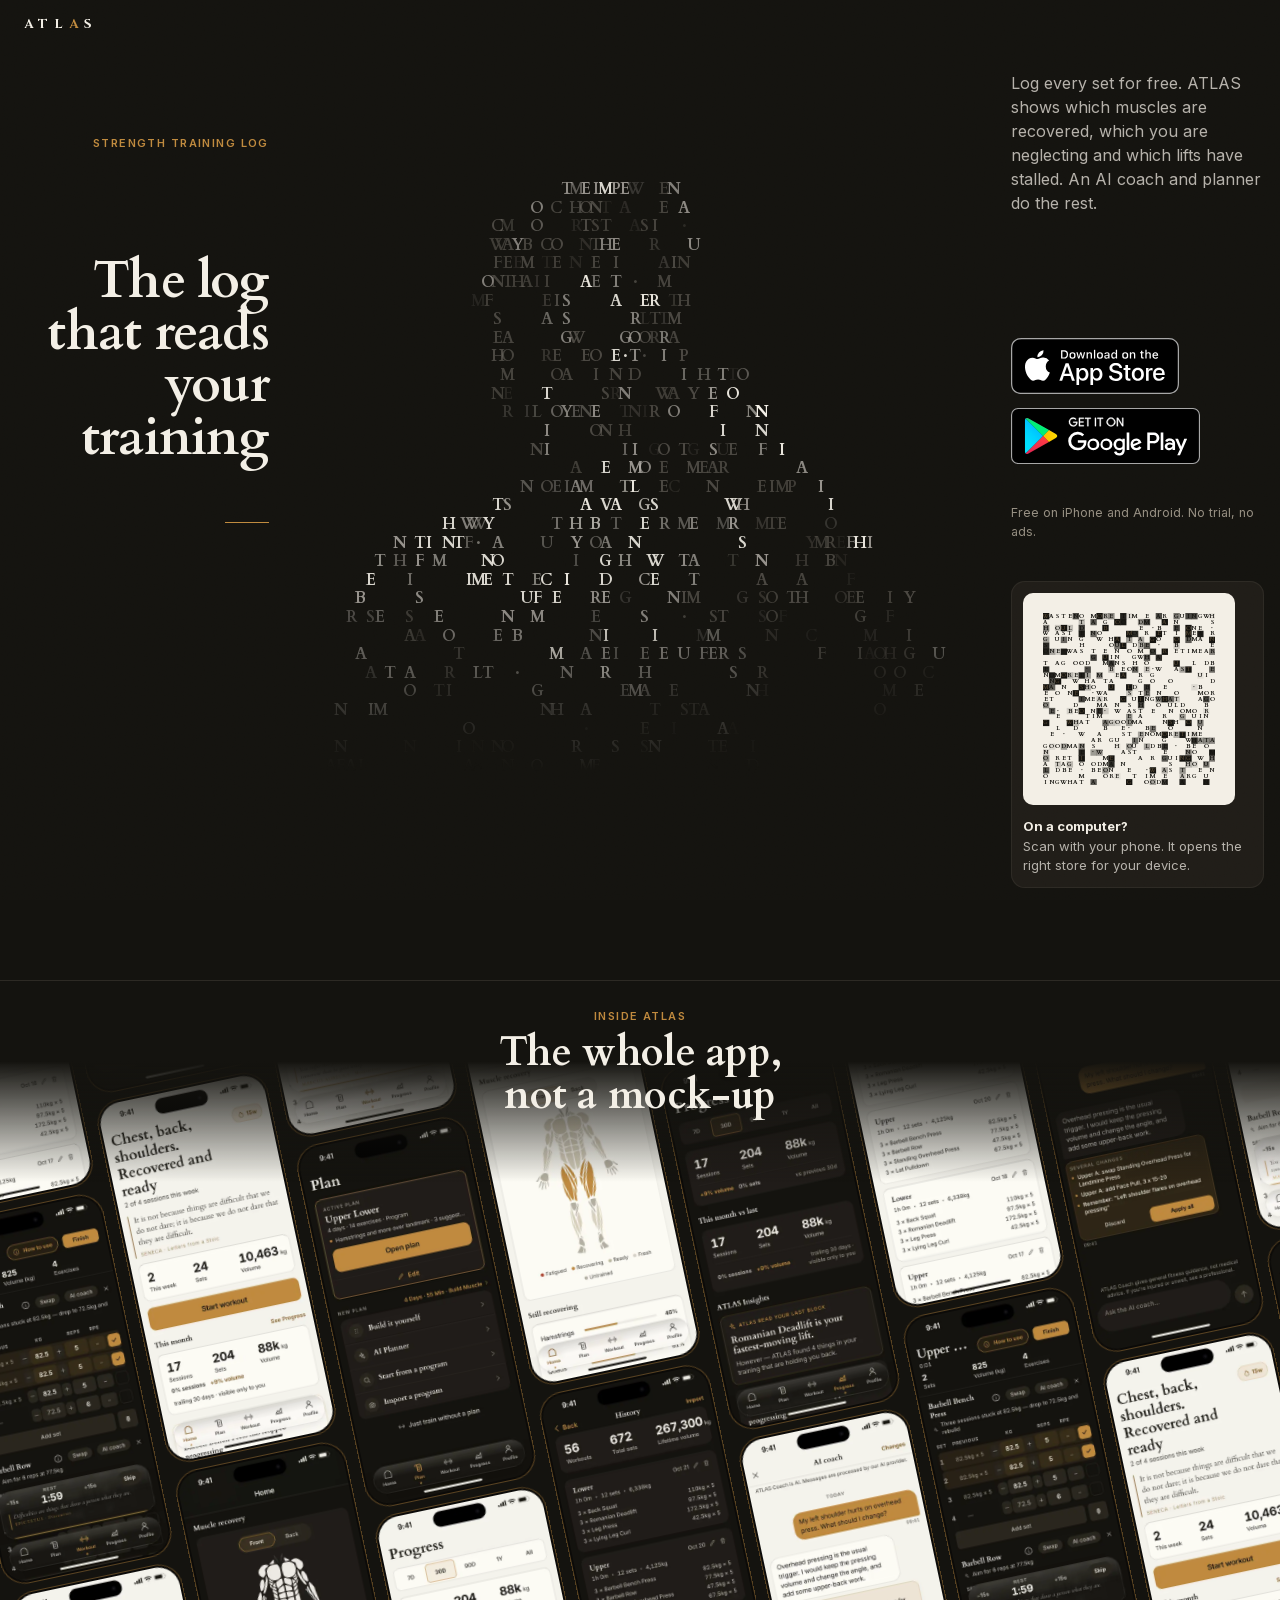
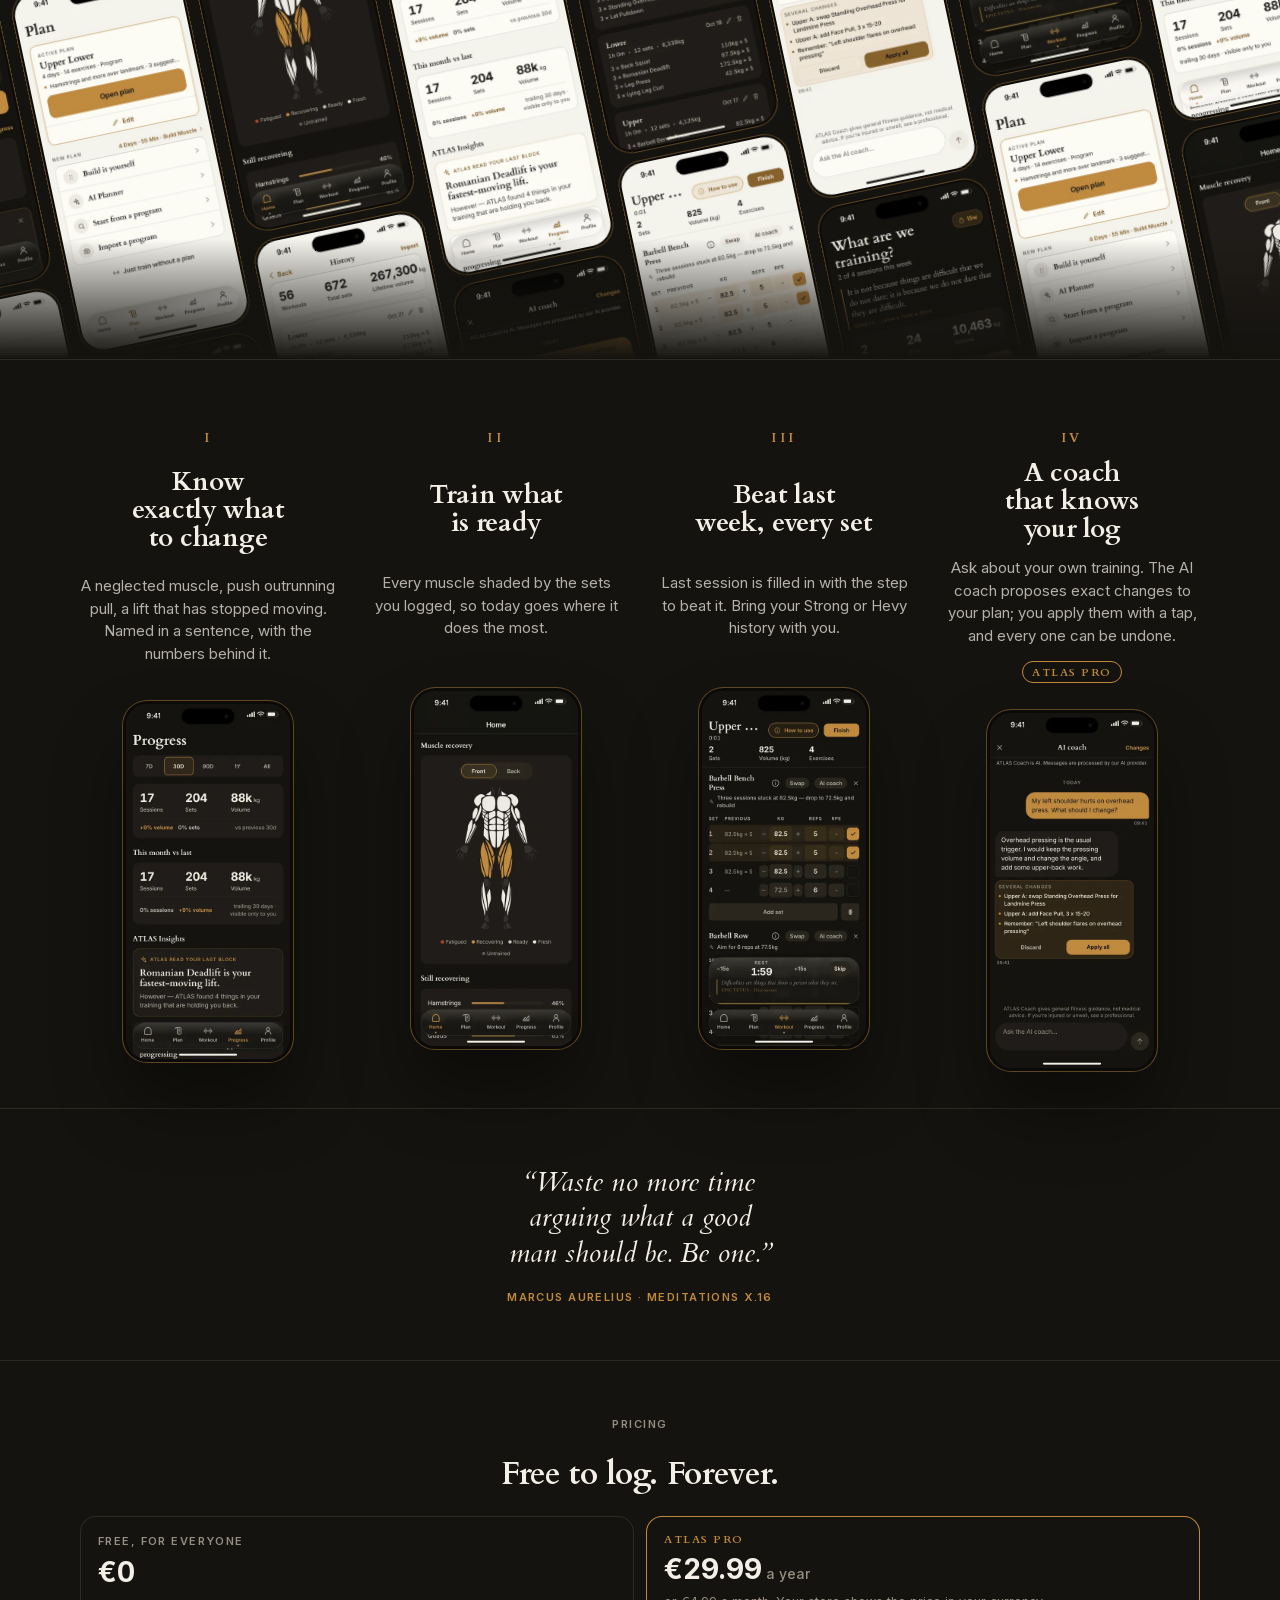
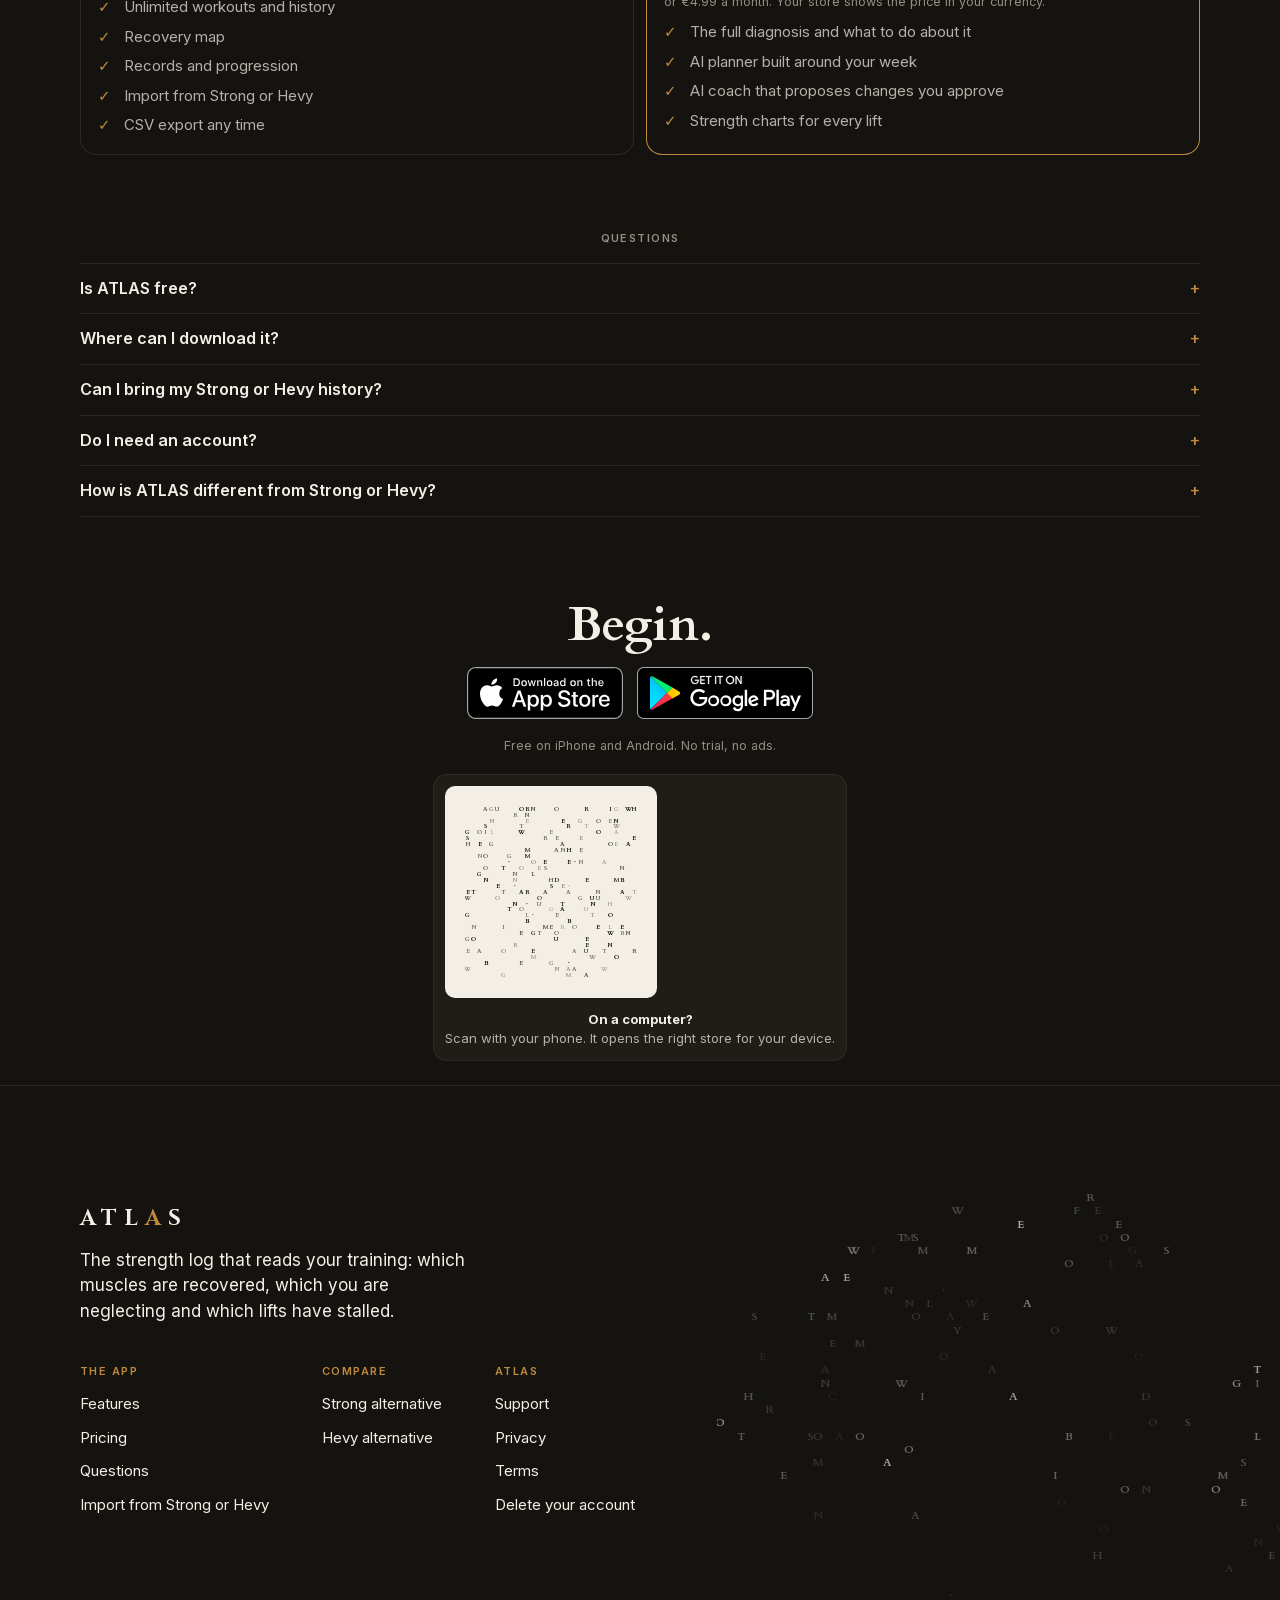
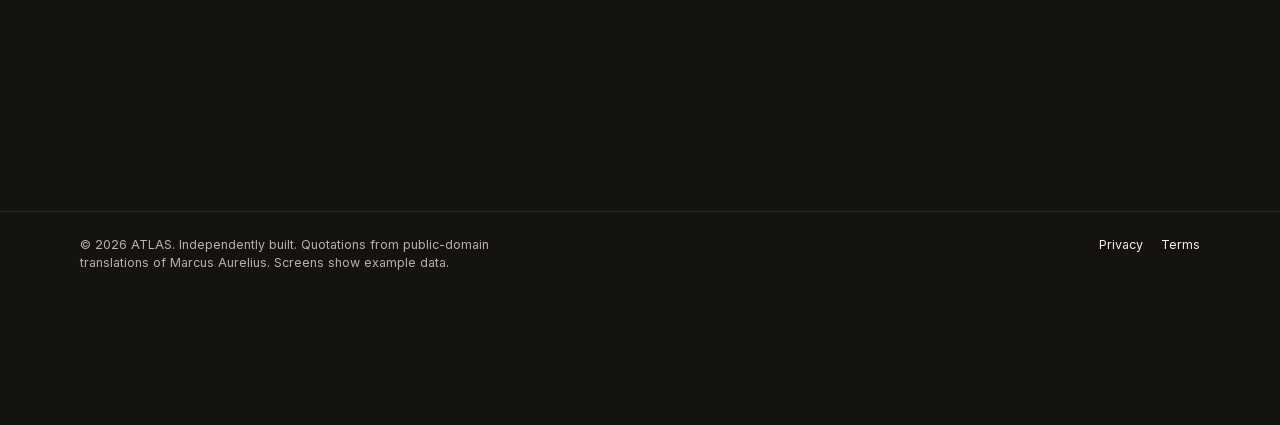
==== commit f8a37bbd: "Store badges link to the stores, waitlist removed, ASCII art fills in when it comes into view Co-Aut" ====
--- a/index.html
+++ b/index.html
@@ -24,10 +24,10 @@
 <link rel="stylesheet" href="/assets/site.css">
 <script type="application/ld+json">{"@context":"https://schema.org","@type":"SoftwareApplication","name":"ATLAS","alternateName":"ATLAS Fitness","description":"A strength-training log that reads your workouts: which muscles are recovered, which you are neglecting and which lifts have stalled, with an AI planner and coach in ATLAS PRO.","applicationCategory":"HealthApplication","applicationSubCategory":"Strength training log","operatingSystem":"iOS, Android","url":"https://atlasfitness.xyz/","offers":{"@type":"Offer","price":"0","priceCurrency":"EUR","description":"Free to log. ATLAS PRO is an optional subscription."},"featureList":["Unlimited workout logging","Recovery map","Training diagnosis","Import from Strong and Hevy","AI workout planner (ATLAS PRO)","AI coach (ATLAS PRO)"]}</script>
 <script type="application/ld+json">{"@context":"https://schema.org","@type":"WebSite","name":"ATLAS","url":"https://atlasfitness.xyz/"}</script>
-<script type="application/ld+json">{"@context":"https://schema.org","@type":"FAQPage","mainEntity":[{"@type":"Question","name":"Is ATLAS free?","acceptedAnswer":{"@type":"Answer","text":"Yes. Logging, history, the recovery map, records, import and export are free with no session caps and no trial. ATLAS PRO adds the full diagnosis, the AI planner, the AI coach and strength charts."}},{"@type":"Question","name":"When can I download it?","acceptedAnswer":{"@type":"Answer","text":"iPhone first: it is the closest to launch. Android follows; it is in testing on Google Play now. Leave your email and you get one message when each one lands."}},{"@type":"Question","name":"Can I bring my Strong or Hevy history?","acceptedAnswer":{"@type":"Answer","text":"Yes. Export a CSV from Strong or Hevy and import it in ATLAS. Your past workouts feed the recovery map and the diagnosis from day one."}},{"@type":"Question","name":"Do I need an account?","acceptedAnswer":{"@type":"Answer","text":"Not to use the app, but it is strongly recommended. Without one your training lives only on your phone and is not backed up: lose or replace the phone and it is gone. With an account it syncs to the cloud."}},{"@type":"Question","name":"How is ATLAS different from Strong or Hevy?","acceptedAnswer":{"@type":"Answer","text":"All three log sets well. ATLAS then does the thinking: it reads your log and tells you which muscles are recovered, which you are neglecting, where push and pull are out of balance and which lifts have stalled. With ATLAS PRO, the AI planner builds a program around your days, time, equipment and history, and the AI coach answers questions about your own training and proposes exact changes to your plan. You apply them with a tap, and every change can be undone."}}]}</script>
+<script type="application/ld+json">{"@context":"https://schema.org","@type":"FAQPage","mainEntity":[{"@type":"Question","name":"Is ATLAS free?","acceptedAnswer":{"@type":"Answer","text":"Yes. Logging, history, the recovery map, records, import and export are free with no session caps and no trial. ATLAS PRO adds the full diagnosis, the AI planner, the AI coach and strength charts."}},{"@type":"Question","name":"Where can I download it?","acceptedAnswer":{"@type":"Answer","text":"Search for ATLAS in the App Store on iPhone or Google Play on Android, or use the buttons on this page. The iPhone app is the first to open to everyone; the Android app is in testing now."}},{"@type":"Question","name":"Can I bring my Strong or Hevy history?","acceptedAnswer":{"@type":"Answer","text":"Yes. Export a CSV from Strong or Hevy and import it in ATLAS. Your past workouts feed the recovery map and the diagnosis from day one."}},{"@type":"Question","name":"Do I need an account?","acceptedAnswer":{"@type":"Answer","text":"Not to use the app, but it is strongly recommended. Without one your training lives only on your phone and is not backed up: lose or replace the phone and it is gone. With an account it syncs to the cloud."}},{"@type":"Question","name":"How is ATLAS different from Strong or Hevy?","acceptedAnswer":{"@type":"Answer","text":"All three log sets well. ATLAS then does the thinking: it reads your log and tells you which muscles are recovered, which you are neglecting, where push and pull are out of balance and which lifts have stalled. With ATLAS PRO, the AI planner builds a program around your days, time, equipment and history, and the AI coach answers questions about your own training and proposes exact changes to your plan. You apply them with a tap, and every change can be undone."}}]}</script>
 </head>
 <body>
-<main id="main"><section class="hero g dh-center" data-hero><div class="top"><span class="wm">ATL<b>A</b>S</span></div><div class="in"><canvas class="ascii statue" data-subj="david" data-glyph="quotes" data-render="fade" data-tone="white" data-flow="0" data-scroll="scatter" data-mouse="repel" data-detail="68" data-cut="0" role="img" aria-label="Michelangelo's David drawn in characters"></canvas><div class="copy"><span class="k gold">Strength log · iPhone first</span><h1><span class="ha">The log that</span> <span class="hb">reads your training</span></h1><span class="rule"></span><p class="lede">Log every set for free. ATLAS shows which muscles are recovered, which you are neglecting and which lifts have stalled. An AI coach and planner do the rest.</p><div class="smart"><button class="sb" type="button" data-notify="ios"><span>iPhone app coming soon · Notify me</span></button><p class="alt">On Android? <a href="#" data-notify="android">Get told when it lands</a></p></div><div class="badges"><span class="bd soon" data-store="ios" aria-disabled="true"><img alt="Download on the App Store (coming soon)" src="/assets/badges/ios.png"><em>Coming soon</em></span><span class="bd soon" data-store="android" aria-disabled="true"><img alt="Get it on Google Play (coming soon)" src="/assets/badges/android.png"><em>Coming soon</em></span></div><p class="fine" data-freeline>iPhone first, then Android. No trial, no ads.</p><div class="qr"><canvas class="qra" role="img" aria-label="QR code to atlasfitness.xyz/get"></canvas><p><b style="color:var(--ink)">On a computer?</b><br>Scan with your phone. It opens the right store for your device.</p></div></div></div></section><section class="band" aria-label="Screens from the app"><div class="hd"><span class="k gold">Inside ATLAS</span><h2>The whole app, not a mock-up</h2></div><div class="tiles" aria-hidden="true"><div class="col"><div class="ph"><img alt="" loading="lazy" decoding="async" width="432" height="936" src="/assets/screens/o-home.webp"></div><div class="ph"><img alt="" loading="lazy" decoding="async" width="432" height="936" src="/assets/screens/m-recovery.webp"></div><div class="ph"><img alt="" loading="lazy" decoding="async" width="432" height="936" src="/assets/screens/o-history.webp"></div><div class="ph"><img alt="" loading="lazy" decoding="async" width="432" height="936" src="/assets/screens/m-workout.webp"></div><div class="ph"><img alt="" loading="lazy" decoding="async" width="432" height="936" src="/assets/screens/o-plan.webp"></div><div class="ph"><img alt="" loading="lazy" decoding="async" width="432" height="936" src="/assets/screens/m-progress.webp"></div></div><div class="col"><div class="ph"><img alt="" loading="lazy" decoding="async" width="432" height="936" src="/assets/screens/m-plan.webp"></div><div class="ph"><img alt="" loading="lazy" decoding="async" width="432" height="936" src="/assets/screens/o-progress.webp"></div><div class="ph"><img alt="" loading="lazy" decoding="async" width="432" height="936" src="/assets/screens/m-coach.webp"></div><div class="ph"><img alt="" loading="lazy" decoding="async" width="432" height="936" src="/assets/screens/o-home.webp"></div><div class="ph"><img alt="" loading="lazy" decoding="async" width="432" height="936" src="/assets/screens/m-recovery.webp"></div><div class="ph"><img alt="" loading="lazy" decoding="async" width="432" height="936" src="/assets/screens/o-history.webp"></div></div><div class="col"><div class="ph"><img alt="" loading="lazy" decoding="async" width="432" height="936" src="/assets/screens/o-recovery.webp"></div><div class="ph"><img alt="" loading="lazy" decoding="async" width="432" height="936" src="/assets/screens/m-history.webp"></div><div class="ph"><img alt="" loading="lazy" decoding="async" width="432" height="936" src="/assets/screens/o-workout.webp"></div><div class="ph"><img alt="" loading="lazy" decoding="async" width="432" height="936" src="/assets/screens/m-plan.webp"></div><div class="ph"><img alt="" loading="lazy" decoding="async" width="432" height="936" src="/assets/screens/o-progress.webp"></div><div class="ph"><img alt="" loading="lazy" decoding="async" width="432" height="936" src="/assets/screens/m-coach.webp"></div></div><div class="col"><div class="ph"><img alt="" loading="lazy" decoding="async" width="432" height="936" src="/assets/screens/m-progress.webp"></div><div class="ph"><img alt="" loading="lazy" decoding="async" width="432" height="936" src="/assets/screens/o-coach.webp"></div><div class="ph"><img alt="" loading="lazy" decoding="async" width="432" height="936" src="/assets/screens/m-home.webp"></div><div class="ph"><img alt="" loading="lazy" decoding="async" width="432" height="936" src="/assets/screens/o-recovery.webp"></div><div class="ph"><img alt="" loading="lazy" decoding="async" width="432" height="936" src="/assets/screens/m-history.webp"></div><div class="ph"><img alt="" loading="lazy" decoding="async" width="432" height="936" src="/assets/screens/o-workout.webp"></div></div><div class="col"><div class="ph"><img alt="" loading="lazy" decoding="async" width="432" height="936" src="/assets/screens/o-history.webp"></div><div class="ph"><img alt="" loading="lazy" decoding="async" width="432" height="936" src="/assets/screens/m-workout.webp"></div><div class="ph"><img alt="" loading="lazy" decoding="async" width="432" height="936" src="/assets/screens/o-plan.webp"></div><div class="ph"><img alt="" loading="lazy" decoding="async" width="432" height="936" src="/assets/screens/m-progress.webp"></div><div class="ph"><img alt="" loading="lazy" decoding="async" width="432" height="936" src="/assets/screens/o-coach.webp"></div><div class="ph"><img alt="" loading="lazy" decoding="async" width="432" height="936" src="/assets/screens/m-home.webp"></div></div><div class="col"><div class="ph"><img alt="" loading="lazy" decoding="async" width="432" height="936" src="/assets/screens/m-coach.webp"></div><div class="ph"><img alt="" loading="lazy" decoding="async" width="432" height="936" src="/assets/screens/o-home.webp"></div><div class="ph"><img alt="" loading="lazy" decoding="async" width="432" height="936" src="/assets/screens/m-recovery.webp"></div><div class="ph"><img alt="" loading="lazy" decoding="async" width="432" height="936" src="/assets/screens/o-history.webp"></div><div class="ph"><img alt="" loading="lazy" decoding="async" width="432" height="936" src="/assets/screens/m-workout.webp"></div><div class="ph"><img alt="" loading="lazy" decoding="async" width="432" height="936" src="/assets/screens/o-plan.webp"></div></div><div class="col"><div class="ph"><img alt="" loading="lazy" decoding="async" width="432" height="936" src="/assets/screens/o-workout.webp"></div><div class="ph"><img alt="" loading="lazy" decoding="async" width="432" height="936" src="/assets/screens/m-plan.webp"></div><div class="ph"><img alt="" loading="lazy" decoding="async" width="432" height="936" src="/assets/screens/o-progress.webp"></div><div class="ph"><img alt="" loading="lazy" decoding="async" width="432" height="936" src="/assets/screens/m-coach.webp"></div><div class="ph"><img alt="" loading="lazy" decoding="async" width="432" height="936" src="/assets/screens/o-home.webp"></div><div class="ph"><img alt="" loading="lazy" decoding="async" width="432" height="936" src="/assets/screens/m-recovery.webp"></div></div><div class="col"><div class="ph"><img alt="" loading="lazy" decoding="async" width="432" height="936" src="/assets/screens/m-home.webp"></div><div class="ph"><img alt="" loading="lazy" decoding="async" width="432" height="936" src="/assets/screens/o-recovery.webp"></div><div class="ph"><img alt="" loading="lazy" decoding="async" width="432" height="936" src="/assets/screens/m-history.webp"></div><div class="ph"><img alt="" loading="lazy" decoding="async" width="432" height="936" src="/assets/screens/o-workout.webp"></div><div class="ph"><img alt="" loading="lazy" decoding="async" width="432" height="936" src="/assets/screens/m-plan.webp"></div><div class="ph"><img alt="" loading="lazy" decoding="async" width="432" height="936" src="/assets/screens/o-progress.webp"></div></div><div class="col"><div class="ph"><img alt="" loading="lazy" decoding="async" width="432" height="936" src="/assets/screens/o-plan.webp"></div><div class="ph"><img alt="" loading="lazy" decoding="async" width="432" height="936" src="/assets/screens/m-progress.webp"></div><div class="ph"><img alt="" loading="lazy" decoding="async" width="432" height="936" src="/assets/screens/o-coach.webp"></div><div class="ph"><img alt="" loading="lazy" decoding="async" width="432" height="936" src="/assets/screens/m-home.webp"></div><div class="ph"><img alt="" loading="lazy" decoding="async" width="432" height="936" src="/assets/screens/o-recovery.webp"></div><div class="ph"><img alt="" loading="lazy" decoding="async" width="432" height="936" src="/assets/screens/m-history.webp"></div></div><div class="col"><div class="ph"><img alt="" loading="lazy" decoding="async" width="432" height="936" src="/assets/screens/m-recovery.webp"></div><div class="ph"><img alt="" loading="lazy" decoding="async" width="432" height="936" src="/assets/screens/o-history.webp"></div><div class="ph"><img alt="" loading="lazy" decoding="async" width="432" height="936" src="/assets/screens/m-workout.webp"></div><div class="ph"><img alt="" loading="lazy" decoding="async" width="432" height="936" src="/assets/screens/o-plan.webp"></div><div class="ph"><img alt="" loading="lazy" decoding="async" width="432" height="936" src="/assets/screens/m-progress.webp"></div><div class="ph"><img alt="" loading="lazy" decoding="async" width="432" height="936" src="/assets/screens/o-coach.webp"></div></div><div class="col"><div class="ph"><img alt="" loading="lazy" decoding="async" width="432" height="936" src="/assets/screens/o-progress.webp"></div><div class="ph"><img alt="" loading="lazy" decoding="async" width="432" height="936" src="/assets/screens/m-coach.webp"></div><div class="ph"><img alt="" loading="lazy" decoding="async" width="432" height="936" src="/assets/screens/o-home.webp"></div><div class="ph"><img alt="" loading="lazy" decoding="async" width="432" height="936" src="/assets/screens/m-recovery.webp"></div><div class="ph"><img alt="" loading="lazy" decoding="async" width="432" height="936" src="/assets/screens/o-history.webp"></div><div class="ph"><img alt="" loading="lazy" decoding="async" width="432" height="936" src="/assets/screens/m-workout.webp"></div></div></div></section><section class="g" id="features"><div class="in read"><div class="rd"><span class="nm">I</span><h2>Know exactly what to change</h2><p>A neglected muscle, push outrunning pull, a lift that has stopped moving. Named in a sentence, with the numbers behind it.</p><div class="ph"><img alt="" loading="lazy" decoding="async" width="432" height="936" src="/assets/screens/o-progress.webp"></div></div><div class="rd"><span class="nm">II</span><h2>Train what is ready</h2><p>Every muscle shaded by the sets you logged, so today goes where it does the most.</p><div class="ph"><img alt="" loading="lazy" decoding="async" width="432" height="936" src="/assets/screens/o-recovery.webp"></div></div><div class="rd"><span class="nm">III</span><h2>Beat last week, every set</h2><p>Last session is filled in with the step to beat it. Bring your Strong or Hevy history with you.</p><div class="ph"><img alt="" loading="lazy" decoding="async" width="432" height="936" src="/assets/screens/o-workout.webp"></div></div><div class="rd"><span class="nm">IV</span><h2>A coach that knows your log</h2><p>Ask about your own training. The AI coach proposes exact changes to your plan; you apply them with a tap, and every one can be undone.</p><span class="pro">ATLAS PRO</span><div class="ph"><img alt="" loading="lazy" decoding="async" width="432" height="936" src="/assets/screens/o-coach.webp"></div></div></div></section><section class="g qt"><q>Waste no more time arguing what a good man should be. Be one.</q><span class="k gold">Marcus Aurelius · Meditations X.16</span></section><section class="g" id="pricing"><div class="in sec"><span class="k">Pricing</span><h2>Free to log. Forever.</h2><div class="tiers"><div class="tier"><span class="k">Free, for everyone</span><span class="price num">€0</span><ul><li>Unlimited workouts and history</li><li>Recovery map</li><li>Records and progression</li><li>Import from Strong or Hevy</li><li>CSV export any time</li></ul></div><div class="tier pro"><span class="badge">ATLAS PRO</span><span class="price num">€29.99<small> a year</small></span><span class="fine">or €4.99 a month. Your store shows the price in your currency.</span><ul><li>The full diagnosis and what to do about it</li><li>AI planner built around your week</li><li>AI coach that proposes changes you approve</li><li>Strength charts for every lift</li></ul></div></div></div></section><section class="g" id="questions"><div class="in sec"><span class="k">Questions</span><div class="faq"><details><summary>Is ATLAS free?</summary><p>Yes. Logging, history, the recovery map, records, import and export are free with no session caps and no trial. ATLAS PRO adds the full diagnosis, the AI planner, the AI coach and strength charts.</p></details><details><summary>When can I download it?</summary><p data-when>iPhone first: it is the closest to launch. Android follows; it is in testing on Google Play now. Leave your email and you get one message when each one lands.</p></details><details><summary>Can I bring my Strong or Hevy history?</summary><p>Yes. Export a CSV from Strong or Hevy and import it in ATLAS. Your past workouts feed the recovery map and the diagnosis from day one.</p></details><details><summary>Do I need an account?</summary><p>Not to use the app, but it is strongly recommended. Without one your training lives only on your phone and is not backed up: lose or replace the phone and it is gone. With an account it syncs to the cloud.</p></details><details><summary>How is ATLAS different from Strong or Hevy?</summary><p>All three log sets well. ATLAS then does the thinking: it reads your log and tells you which muscles are recovered, which you are neglecting, where push and pull are out of balance and which lifts have stalled. With ATLAS PRO, the AI planner builds a program around your days, time, equipment and history, and the AI coach answers questions about your own training and proposes exact changes to your plan. You apply them with a tap, and every change can be undone.</p></details></div></div></section><section class="g end"><h2>Begin.</h2><div class="smart"><button class="sb" type="button" data-notify="ios"><span>iPhone app coming soon · Notify me</span></button><p class="alt">On Android? <a href="#" data-notify="android">Get told when it lands</a></p></div><div class="badges"><span class="bd soon" data-store="ios" aria-disabled="true"><img alt="Download on the App Store (coming soon)" src="/assets/badges/ios.png"><em>Coming soon</em></span><span class="bd soon" data-store="android" aria-disabled="true"><img alt="Get it on Google Play (coming soon)" src="/assets/badges/android.png"><em>Coming soon</em></span></div><p class="fine" data-freeline>iPhone first, then Android. No trial, no ads.</p><div class="qr"><canvas class="qra" role="img" aria-label="QR code to atlasfitness.xyz/get"></canvas><p><b style="color:var(--ink)">On a computer?</b><br>Scan with your phone. It opens the right store for your device.</p></div></section></main><footer class="fx" data-fc="ivory" data-t="obsidian"><div class="fx-top"><div class="fx-l g"><span class="wm">ATL<b>A</b>S</span><p>The strength log that reads your training: which muscles are recovered, which you are neglecting and which lifts have stalled.</p><nav class="fx-cols" aria-label="Footer"><div><span class="k">The app</span><a href="/#features">Features</a><a href="/#pricing">Pricing</a><a href="/#questions">Questions</a><a href="/import-strong-hevy/">Import from Strong or Hevy</a></div><div><span class="k">Compare</span><a href="/strong-alternative/">Strong alternative</a><a href="/hevy-alternative/">Hevy alternative</a></div><div><span class="k">ATLAS</span><a href="mailto:support@atlasfitness.xyz">Support</a><a href="/privacy.html">Privacy</a><a href="/terms.html">Terms</a><a href="/privacy.html#your-rights">Delete your account</a></div></nav></div><div class="fx-art"><canvas class="ascii " data-subj="head" data-glyph="quotes" data-render="fade" data-tone="white" data-flow="0" data-scroll="scatter" data-mouse="repel" data-detail="" data-cut="2" role="img" aria-label="Michelangelo's David, drawn in letters"></canvas></div></div><div class="fx-bot g"><p>© 2026 ATLAS. Independently built. Quotations from public-domain translations of Marcus Aurelius. Screens show example data.</p><nav><a href="/privacy.html">Privacy</a><a href="/terms.html">Terms</a></nav></div></footer><div class="pill"><div class="smart"><button class="sb" type="button" data-notify="ios"><span>iPhone app coming soon · Notify me</span></button><p class="alt">On Android? <a href="#" data-notify="android">Get told when it lands</a></p></div></div><div class="scrim" data-close></div><form class="sheet" aria-label="Get notified" novalidate><span class="grab"></span><h3 id="sh-t">Get told when ATLAS lands</h3><p class="fine" style="font-size:14px;color:var(--ink2)">One email on launch day. Nothing else.</p><input type="email" id="sh-e" placeholder="you@example.com" autocomplete="email" aria-label="Email"><div class="chips" role="group" aria-label="Platform"><button type="button" class="chip" data-p="ios">iPhone</button><button type="button" class="chip" data-p="android">Android</button><button type="button" class="chip" data-p="both">Both</button></div><input class="hp" type="text" name="website" tabindex="-1" autocomplete="off" aria-hidden="true"><p class="err" role="alert"></p><button class="go" type="submit">Notify me</button><p class="fine">Stored only to send that email. <a href="/privacy.html">Privacy</a>.</p></form><script src="/assets/stores.js"></script>
+<main id="main"><section class="hero g dh-center" data-hero><div class="top"><span class="wm">ATL<b>A</b>S</span></div><div class="in"><canvas class="ascii statue" data-subj="david" data-glyph="quotes" data-render="fade" data-tone="white" data-flow="0" data-scroll="scatter" data-mouse="repel" data-detail="68" data-cut="0" role="img" aria-label="Michelangelo's David drawn in characters"></canvas><div class="copy"><span class="k gold">Strength training log</span><h1><span class="ha">The log that</span> <span class="hb">reads your training</span></h1><span class="rule"></span><p class="lede">Log every set for free. ATLAS shows which muscles are recovered, which you are neglecting and which lifts have stalled. An AI coach and planner do the rest.</p><div class="badges"><a class="bd" data-store="ios" href="https://apps.apple.com/app/id6810396164" target="_blank" rel="noopener"><img alt="Download on the App Store" src="/assets/badges/ios.svg"></a><a class="bd" data-store="android" href="https://play.google.com/store/apps/details?id=com.hugosheehan.atlasapp" target="_blank" rel="noopener"><img alt="Get it on Google Play" src="/assets/badges/android.svg"></a></div><p class="fine">Free on iPhone and Android. No trial, no ads.</p><div class="qr"><canvas class="qra" role="img" aria-label="QR code to atlasfitness.xyz/get"></canvas><p><b style="color:var(--ink)">On a computer?</b><br>Scan with your phone. It opens the right store for your device.</p></div></div></div></section><section class="band" aria-label="Screens from the app"><div class="hd"><span class="k gold">Inside ATLAS</span><h2>The whole app, not a mock-up</h2></div><div class="tiles" aria-hidden="true"><div class="col"><div class="ph"><img alt="" loading="lazy" decoding="async" width="432" height="936" src="/assets/screens/o-home.webp"></div><div class="ph"><img alt="" loading="lazy" decoding="async" width="432" height="936" src="/assets/screens/m-recovery.webp"></div><div class="ph"><img alt="" loading="lazy" decoding="async" width="432" height="936" src="/assets/screens/o-history.webp"></div><div class="ph"><img alt="" loading="lazy" decoding="async" width="432" height="936" src="/assets/screens/m-workout.webp"></div><div class="ph"><img alt="" loading="lazy" decoding="async" width="432" height="936" src="/assets/screens/o-plan.webp"></div><div class="ph"><img alt="" loading="lazy" decoding="async" width="432" height="936" src="/assets/screens/m-progress.webp"></div></div><div class="col"><div class="ph"><img alt="" loading="lazy" decoding="async" width="432" height="936" src="/assets/screens/m-plan.webp"></div><div class="ph"><img alt="" loading="lazy" decoding="async" width="432" height="936" src="/assets/screens/o-progress.webp"></div><div class="ph"><img alt="" loading="lazy" decoding="async" width="432" height="936" src="/assets/screens/m-coach.webp"></div><div class="ph"><img alt="" loading="lazy" decoding="async" width="432" height="936" src="/assets/screens/o-home.webp"></div><div class="ph"><img alt="" loading="lazy" decoding="async" width="432" height="936" src="/assets/screens/m-recovery.webp"></div><div class="ph"><img alt="" loading="lazy" decoding="async" width="432" height="936" src="/assets/screens/o-history.webp"></div></div><div class="col"><div class="ph"><img alt="" loading="lazy" decoding="async" width="432" height="936" src="/assets/screens/o-recovery.webp"></div><div class="ph"><img alt="" loading="lazy" decoding="async" width="432" height="936" src="/assets/screens/m-history.webp"></div><div class="ph"><img alt="" loading="lazy" decoding="async" width="432" height="936" src="/assets/screens/o-workout.webp"></div><div class="ph"><img alt="" loading="lazy" decoding="async" width="432" height="936" src="/assets/screens/m-plan.webp"></div><div class="ph"><img alt="" loading="lazy" decoding="async" width="432" height="936" src="/assets/screens/o-progress.webp"></div><div class="ph"><img alt="" loading="lazy" decoding="async" width="432" height="936" src="/assets/screens/m-coach.webp"></div></div><div class="col"><div class="ph"><img alt="" loading="lazy" decoding="async" width="432" height="936" src="/assets/screens/m-progress.webp"></div><div class="ph"><img alt="" loading="lazy" decoding="async" width="432" height="936" src="/assets/screens/o-coach.webp"></div><div class="ph"><img alt="" loading="lazy" decoding="async" width="432" height="936" src="/assets/screens/m-home.webp"></div><div class="ph"><img alt="" loading="lazy" decoding="async" width="432" height="936" src="/assets/screens/o-recovery.webp"></div><div class="ph"><img alt="" loading="lazy" decoding="async" width="432" height="936" src="/assets/screens/m-history.webp"></div><div class="ph"><img alt="" loading="lazy" decoding="async" width="432" height="936" src="/assets/screens/o-workout.webp"></div></div><div class="col"><div class="ph"><img alt="" loading="lazy" decoding="async" width="432" height="936" src="/assets/screens/o-history.webp"></div><div class="ph"><img alt="" loading="lazy" decoding="async" width="432" height="936" src="/assets/screens/m-workout.webp"></div><div class="ph"><img alt="" loading="lazy" decoding="async" width="432" height="936" src="/assets/screens/o-plan.webp"></div><div class="ph"><img alt="" loading="lazy" decoding="async" width="432" height="936" src="/assets/screens/m-progress.webp"></div><div class="ph"><img alt="" loading="lazy" decoding="async" width="432" height="936" src="/assets/screens/o-coach.webp"></div><div class="ph"><img alt="" loading="lazy" decoding="async" width="432" height="936" src="/assets/screens/m-home.webp"></div></div><div class="col"><div class="ph"><img alt="" loading="lazy" decoding="async" width="432" height="936" src="/assets/screens/m-coach.webp"></div><div class="ph"><img alt="" loading="lazy" decoding="async" width="432" height="936" src="/assets/screens/o-home.webp"></div><div class="ph"><img alt="" loading="lazy" decoding="async" width="432" height="936" src="/assets/screens/m-recovery.webp"></div><div class="ph"><img alt="" loading="lazy" decoding="async" width="432" height="936" src="/assets/screens/o-history.webp"></div><div class="ph"><img alt="" loading="lazy" decoding="async" width="432" height="936" src="/assets/screens/m-workout.webp"></div><div class="ph"><img alt="" loading="lazy" decoding="async" width="432" height="936" src="/assets/screens/o-plan.webp"></div></div><div class="col"><div class="ph"><img alt="" loading="lazy" decoding="async" width="432" height="936" src="/assets/screens/o-workout.webp"></div><div class="ph"><img alt="" loading="lazy" decoding="async" width="432" height="936" src="/assets/screens/m-plan.webp"></div><div class="ph"><img alt="" loading="lazy" decoding="async" width="432" height="936" src="/assets/screens/o-progress.webp"></div><div class="ph"><img alt="" loading="lazy" decoding="async" width="432" height="936" src="/assets/screens/m-coach.webp"></div><div class="ph"><img alt="" loading="lazy" decoding="async" width="432" height="936" src="/assets/screens/o-home.webp"></div><div class="ph"><img alt="" loading="lazy" decoding="async" width="432" height="936" src="/assets/screens/m-recovery.webp"></div></div><div class="col"><div class="ph"><img alt="" loading="lazy" decoding="async" width="432" height="936" src="/assets/screens/m-home.webp"></div><div class="ph"><img alt="" loading="lazy" decoding="async" width="432" height="936" src="/assets/screens/o-recovery.webp"></div><div class="ph"><img alt="" loading="lazy" decoding="async" width="432" height="936" src="/assets/screens/m-history.webp"></div><div class="ph"><img alt="" loading="lazy" decoding="async" width="432" height="936" src="/assets/screens/o-workout.webp"></div><div class="ph"><img alt="" loading="lazy" decoding="async" width="432" height="936" src="/assets/screens/m-plan.webp"></div><div class="ph"><img alt="" loading="lazy" decoding="async" width="432" height="936" src="/assets/screens/o-progress.webp"></div></div><div class="col"><div class="ph"><img alt="" loading="lazy" decoding="async" width="432" height="936" src="/assets/screens/o-plan.webp"></div><div class="ph"><img alt="" loading="lazy" decoding="async" width="432" height="936" src="/assets/screens/m-progress.webp"></div><div class="ph"><img alt="" loading="lazy" decoding="async" width="432" height="936" src="/assets/screens/o-coach.webp"></div><div class="ph"><img alt="" loading="lazy" decoding="async" width="432" height="936" src="/assets/screens/m-home.webp"></div><div class="ph"><img alt="" loading="lazy" decoding="async" width="432" height="936" src="/assets/screens/o-recovery.webp"></div><div class="ph"><img alt="" loading="lazy" decoding="async" width="432" height="936" src="/assets/screens/m-history.webp"></div></div><div class="col"><div class="ph"><img alt="" loading="lazy" decoding="async" width="432" height="936" src="/assets/screens/m-recovery.webp"></div><div class="ph"><img alt="" loading="lazy" decoding="async" width="432" height="936" src="/assets/screens/o-history.webp"></div><div class="ph"><img alt="" loading="lazy" decoding="async" width="432" height="936" src="/assets/screens/m-workout.webp"></div><div class="ph"><img alt="" loading="lazy" decoding="async" width="432" height="936" src="/assets/screens/o-plan.webp"></div><div class="ph"><img alt="" loading="lazy" decoding="async" width="432" height="936" src="/assets/screens/m-progress.webp"></div><div class="ph"><img alt="" loading="lazy" decoding="async" width="432" height="936" src="/assets/screens/o-coach.webp"></div></div><div class="col"><div class="ph"><img alt="" loading="lazy" decoding="async" width="432" height="936" src="/assets/screens/o-progress.webp"></div><div class="ph"><img alt="" loading="lazy" decoding="async" width="432" height="936" src="/assets/screens/m-coach.webp"></div><div class="ph"><img alt="" loading="lazy" decoding="async" width="432" height="936" src="/assets/screens/o-home.webp"></div><div class="ph"><img alt="" loading="lazy" decoding="async" width="432" height="936" src="/assets/screens/m-recovery.webp"></div><div class="ph"><img alt="" loading="lazy" decoding="async" width="432" height="936" src="/assets/screens/o-history.webp"></div><div class="ph"><img alt="" loading="lazy" decoding="async" width="432" height="936" src="/assets/screens/m-workout.webp"></div></div></div></section><section class="g" id="features"><div class="in read"><div class="rd"><span class="nm">I</span><h2>Know exactly what to change</h2><p>A neglected muscle, push outrunning pull, a lift that has stopped moving. Named in a sentence, with the numbers behind it.</p><div class="ph"><img alt="" loading="lazy" decoding="async" width="432" height="936" src="/assets/screens/o-progress.webp"></div></div><div class="rd"><span class="nm">II</span><h2>Train what is ready</h2><p>Every muscle shaded by the sets you logged, so today goes where it does the most.</p><div class="ph"><img alt="" loading="lazy" decoding="async" width="432" height="936" src="/assets/screens/o-recovery.webp"></div></div><div class="rd"><span class="nm">III</span><h2>Beat last week, every set</h2><p>Last session is filled in with the step to beat it. Bring your Strong or Hevy history with you.</p><div class="ph"><img alt="" loading="lazy" decoding="async" width="432" height="936" src="/assets/screens/o-workout.webp"></div></div><div class="rd"><span class="nm">IV</span><h2>A coach that knows your log</h2><p>Ask about your own training. The AI coach proposes exact changes to your plan; you apply them with a tap, and every one can be undone.</p><span class="pro">ATLAS PRO</span><div class="ph"><img alt="" loading="lazy" decoding="async" width="432" height="936" src="/assets/screens/o-coach.webp"></div></div></div></section><section class="g qt"><q>Waste no more time arguing what a good man should be. Be one.</q><span class="k gold">Marcus Aurelius · Meditations X.16</span></section><section class="g" id="pricing"><div class="in sec"><span class="k">Pricing</span><h2>Free to log. Forever.</h2><div class="tiers"><div class="tier"><span class="k">Free, for everyone</span><span class="price num">€0</span><ul><li>Unlimited workouts and history</li><li>Recovery map</li><li>Records and progression</li><li>Import from Strong or Hevy</li><li>CSV export any time</li></ul></div><div class="tier pro"><span class="badge">ATLAS PRO</span><span class="price num">€29.99<small> a year</small></span><span class="fine">or €4.99 a month. Your store shows the price in your currency.</span><ul><li>The full diagnosis and what to do about it</li><li>AI planner built around your week</li><li>AI coach that proposes changes you approve</li><li>Strength charts for every lift</li></ul></div></div></div></section><section class="g" id="questions"><div class="in sec"><span class="k">Questions</span><div class="faq"><details><summary>Is ATLAS free?</summary><p>Yes. Logging, history, the recovery map, records, import and export are free with no session caps and no trial. ATLAS PRO adds the full diagnosis, the AI planner, the AI coach and strength charts.</p></details><details><summary>Where can I download it?</summary><p>Search for ATLAS in the App Store on iPhone or Google Play on Android, or use the buttons on this page. The iPhone app is the first to open to everyone; the Android app is in testing now.</p></details><details><summary>Can I bring my Strong or Hevy history?</summary><p>Yes. Export a CSV from Strong or Hevy and import it in ATLAS. Your past workouts feed the recovery map and the diagnosis from day one.</p></details><details><summary>Do I need an account?</summary><p>Not to use the app, but it is strongly recommended. Without one your training lives only on your phone and is not backed up: lose or replace the phone and it is gone. With an account it syncs to the cloud.</p></details><details><summary>How is ATLAS different from Strong or Hevy?</summary><p>All three log sets well. ATLAS then does the thinking: it reads your log and tells you which muscles are recovered, which you are neglecting, where push and pull are out of balance and which lifts have stalled. With ATLAS PRO, the AI planner builds a program around your days, time, equipment and history, and the AI coach answers questions about your own training and proposes exact changes to your plan. You apply them with a tap, and every change can be undone.</p></details></div></div></section><section class="g end"><h2>Begin.</h2><div class="badges"><a class="bd" data-store="ios" href="https://apps.apple.com/app/id6810396164" target="_blank" rel="noopener"><img alt="Download on the App Store" src="/assets/badges/ios.svg"></a><a class="bd" data-store="android" href="https://play.google.com/store/apps/details?id=com.hugosheehan.atlasapp" target="_blank" rel="noopener"><img alt="Get it on Google Play" src="/assets/badges/android.svg"></a></div><p class="fine">Free on iPhone and Android. No trial, no ads.</p><div class="qr"><canvas class="qra" role="img" aria-label="QR code to atlasfitness.xyz/get"></canvas><p><b style="color:var(--ink)">On a computer?</b><br>Scan with your phone. It opens the right store for your device.</p></div></section></main><footer class="fx" data-fc="ivory" data-t="obsidian"><div class="fx-top"><div class="fx-l g"><span class="wm">ATL<b>A</b>S</span><p>The strength log that reads your training: which muscles are recovered, which you are neglecting and which lifts have stalled.</p><nav class="fx-cols" aria-label="Footer"><div><span class="k">The app</span><a href="/#features">Features</a><a href="/#pricing">Pricing</a><a href="/#questions">Questions</a><a href="/import-strong-hevy/">Import from Strong or Hevy</a></div><div><span class="k">Compare</span><a href="/strong-alternative/">Strong alternative</a><a href="/hevy-alternative/">Hevy alternative</a></div><div><span class="k">ATLAS</span><a href="mailto:support@atlasfitness.xyz">Support</a><a href="/privacy.html">Privacy</a><a href="/terms.html">Terms</a><a href="/privacy.html#your-rights">Delete your account</a></div></nav></div><div class="fx-art"><canvas class="ascii " data-subj="head" data-glyph="quotes" data-render="fade" data-tone="white" data-flow="0" data-scroll="scatter" data-mouse="repel" data-detail="" data-cut="2" role="img" aria-label="Michelangelo's David, drawn in letters"></canvas></div></div><div class="fx-bot g"><p>© 2026 ATLAS. Independently built. Quotations from public-domain translations of Marcus Aurelius. Screens show example data.</p><nav><a href="/privacy.html">Privacy</a><a href="/terms.html">Terms</a></nav></div></footer><script src="/assets/stores.js"></script>
 <script src="/assets/data.js"></script>
 <script src="/assets/ascii.js"></script>
 <script src="/assets/site.js"></script>
--- a/assets/site.css
+++ b/assets/site.css
@@ -279,4 +279,11 @@
 .cta h2{font-size:clamp(30px,5vw,46px)}
 .cta .smart{width:100%;max-width:380px}
 /* a bigger code: about 7px per module so a phone camera reads it from a monitor */
-@media (min-width:900px){.qr{flex-direction:column;align-items:flex-start;gap:12px;max-width:none}.qr canvas{width:200px;padding:22px}}
+@media (min-width:900px){.qr{flex-direction:column;align-items:flex-start;gap:12px;max-width:none}.qr canvas{width:172px;padding:20px}}
+/* store badges: same height, no frame of our own (the official artwork carries its outline) */
+.badges{align-items:center;gap:14px}
+.bd{flex:none;height:52px;width:auto;display:block;line-height:0}
+.bd img{height:100%;width:auto;border-radius:0;box-shadow:none;display:block}
+.bd:not(.soon) img{box-shadow:none}
+.bd:focus-visible{border-radius:10px}
+@media (min-width:900px){.hero[class*=dh-] .badges{flex-direction:column;align-items:flex-start;gap:14px;max-width:none}.hero[class*=dh-] .bd{width:auto;height:56px}.dh-stack .badges{align-items:center}}
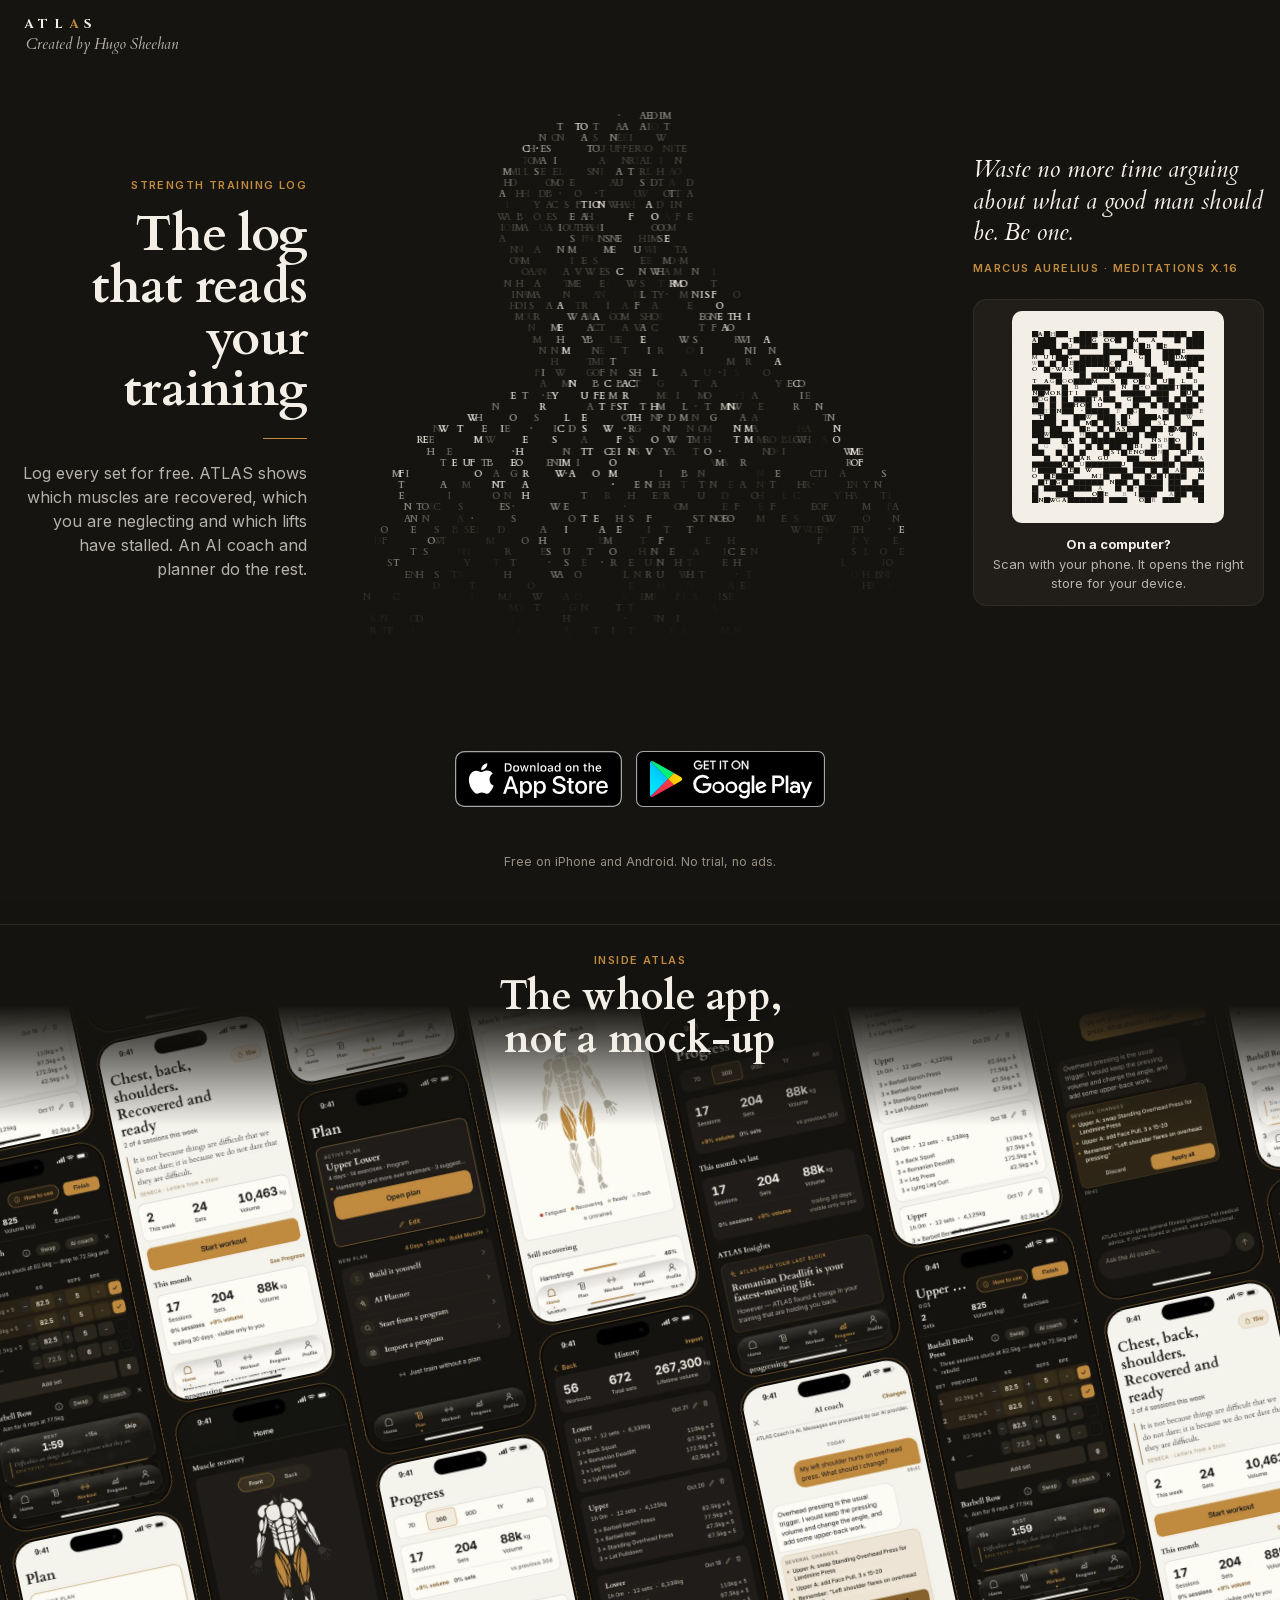
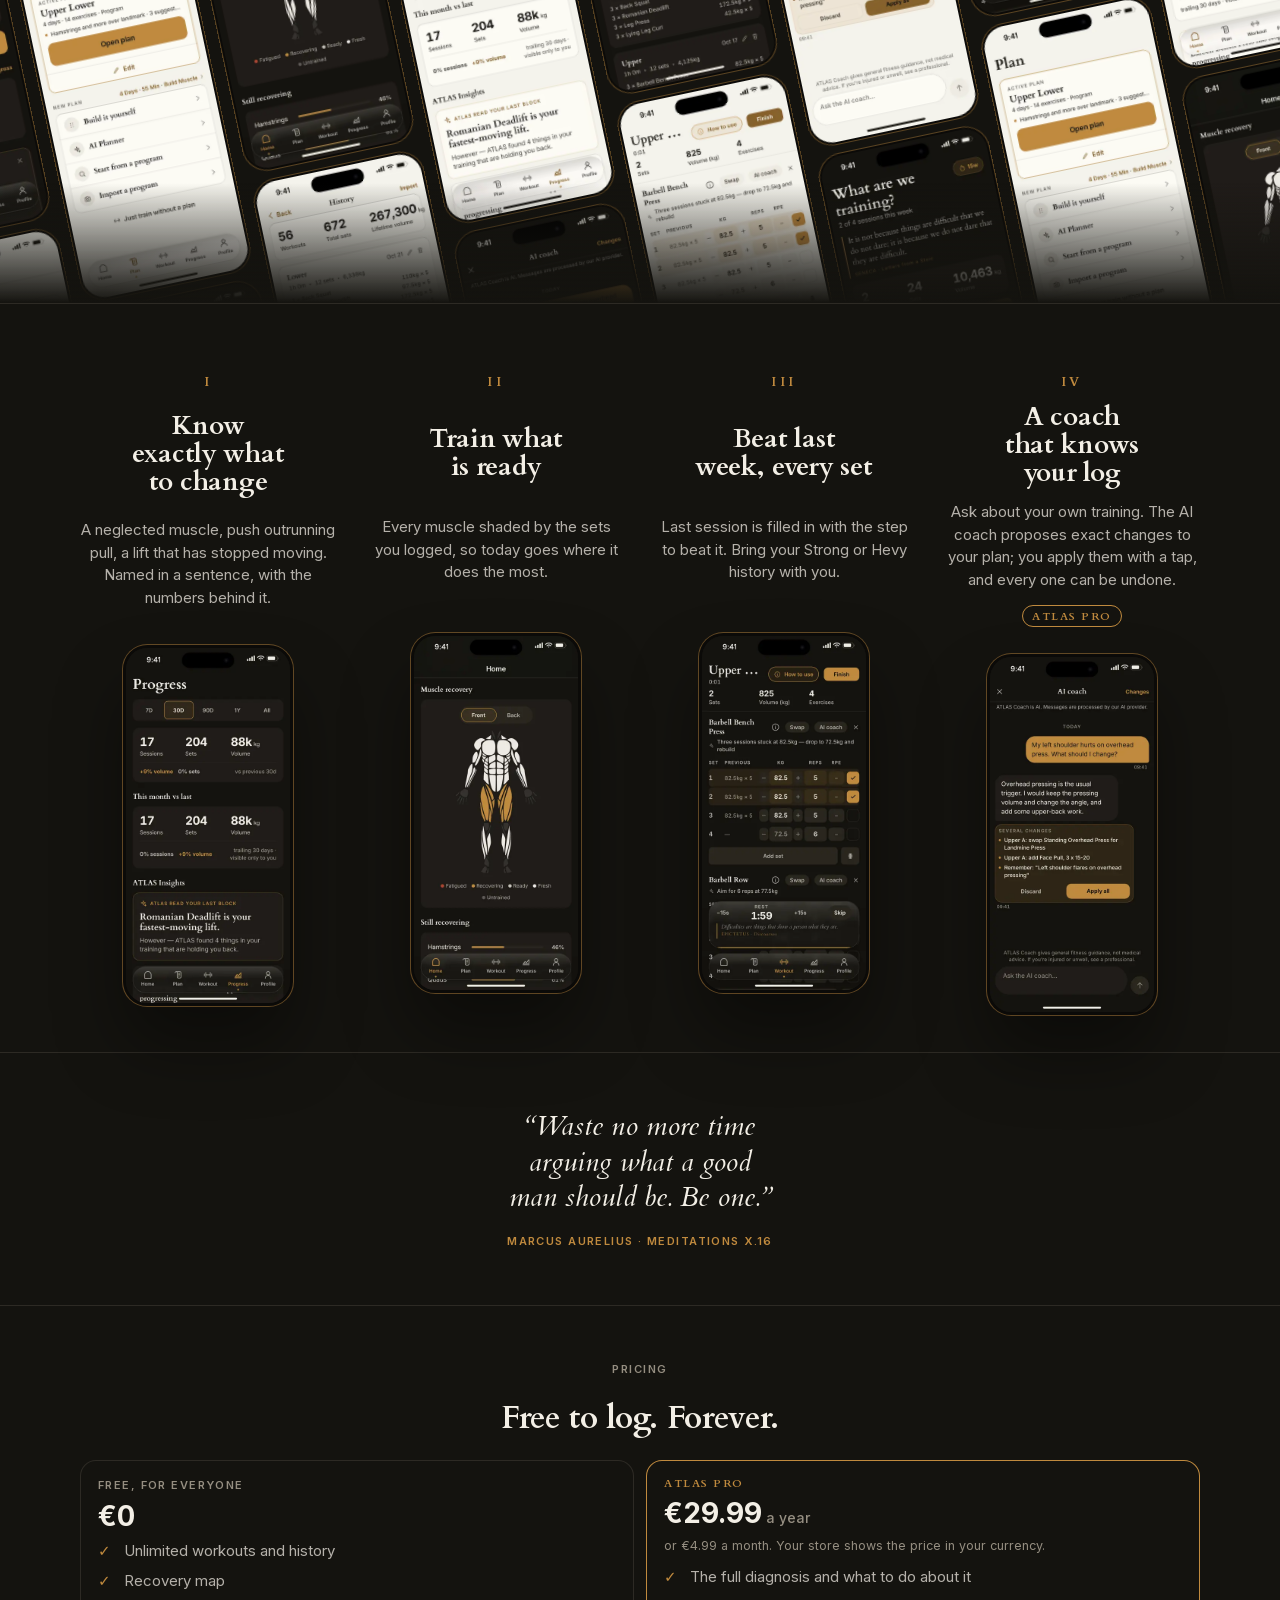
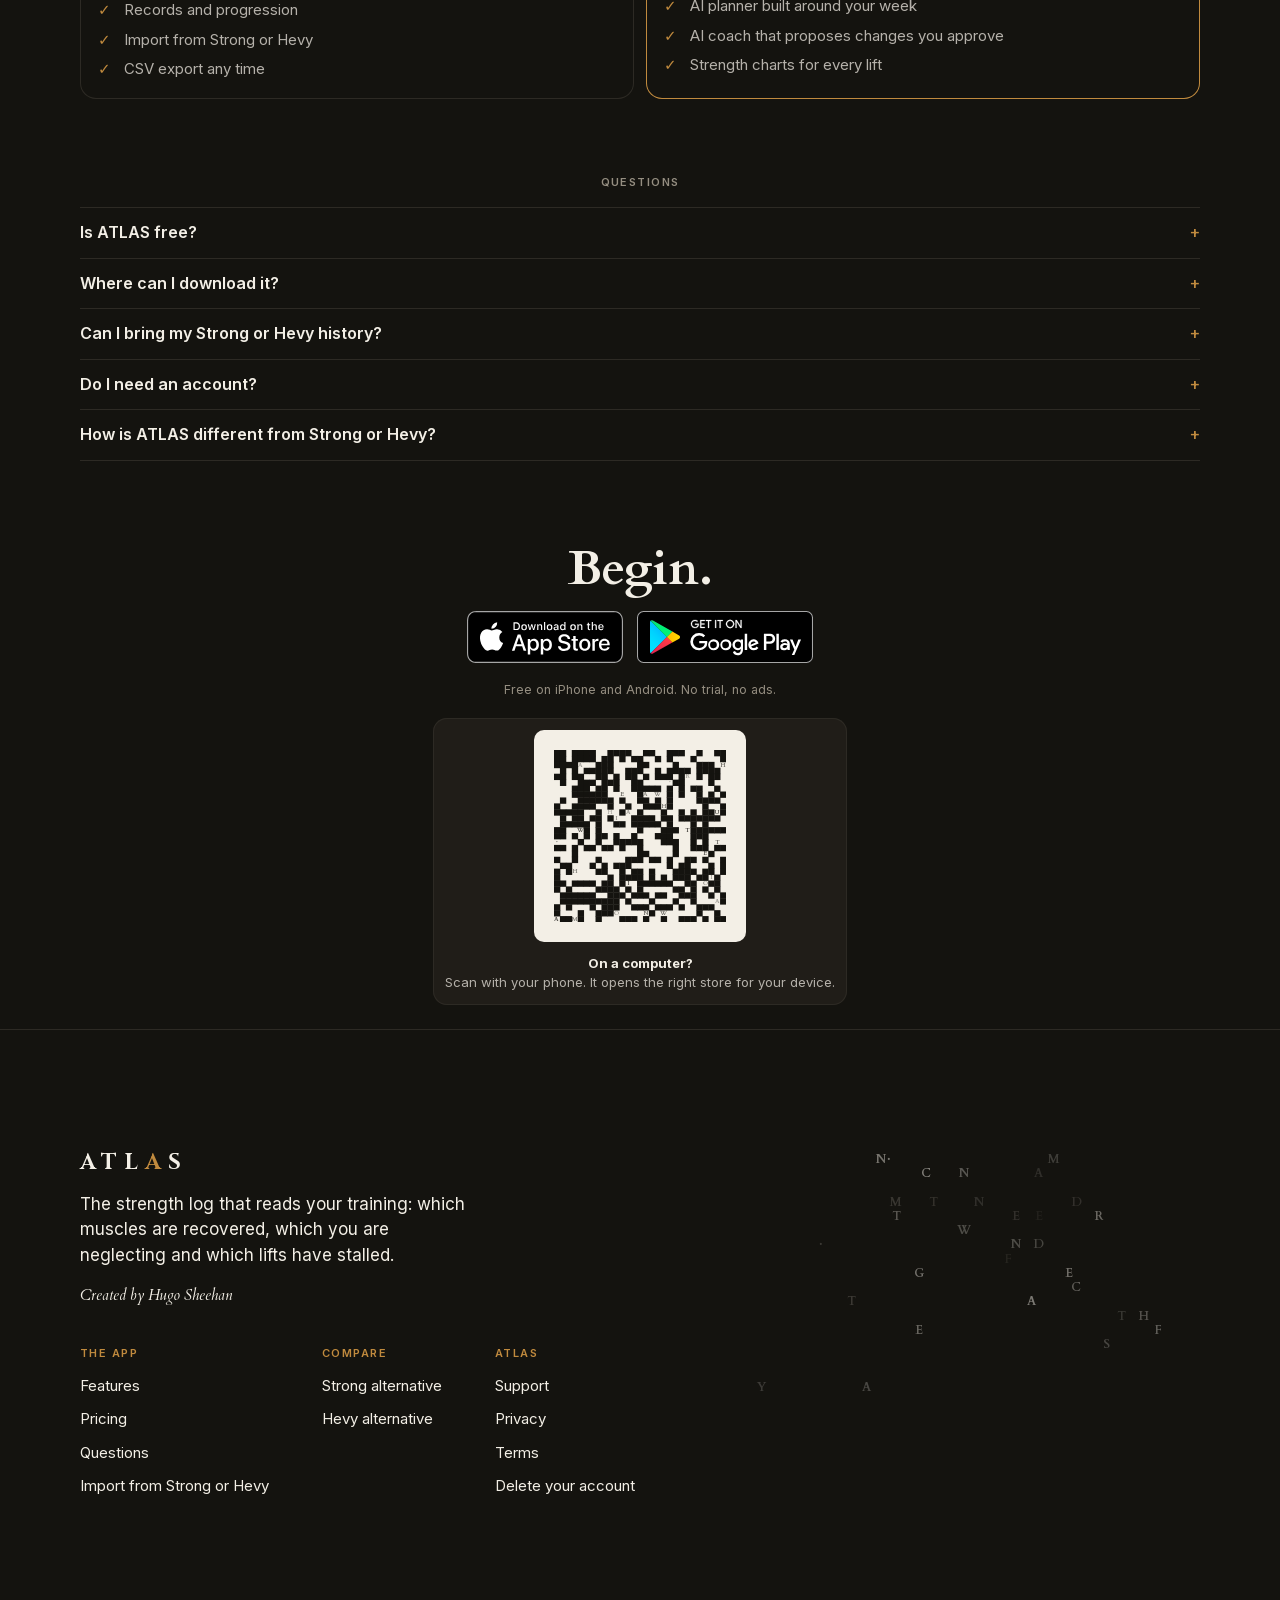
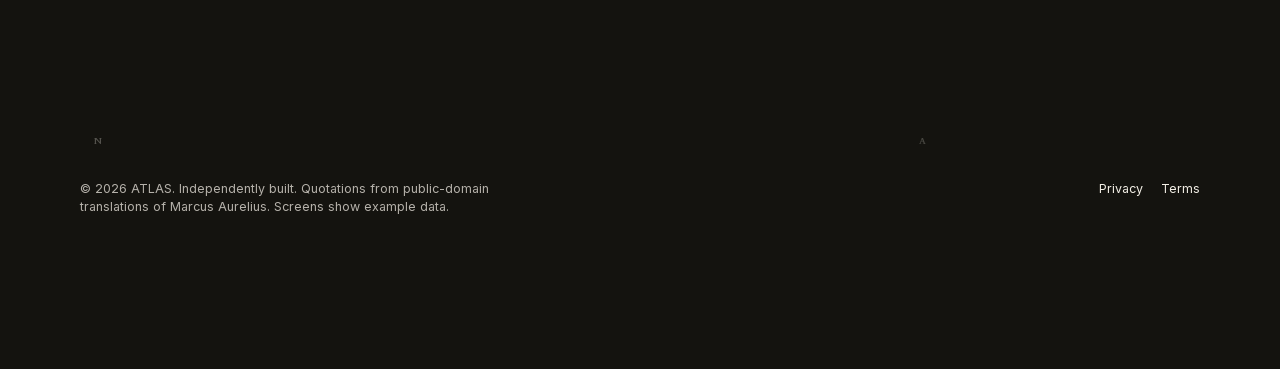
==== commit 6928052d: "Glitching ASCII statue and footer figure, centred desktop first screen with quote and QR, ragged foo" ====
--- a/index.html
+++ b/index.html
@@ -7,6 +7,7 @@
 <meta name="description" content="Log every set free. ATLAS shows which muscles are recovered, which you are neglecting and which lifts have stalled, with an AI planner and coach. iPhone first, then Android.">
 <meta name="theme-color" content="#14130F">
 <meta name="color-scheme" content="dark">
+<meta name="author" content="Hugo Sheehan">
 <link rel="canonical" href="https://atlasfitness.xyz/">
 <link rel="icon" type="image/png" sizes="32x32" href="/favicon-32.png">
 <link rel="apple-touch-icon" href="/apple-touch-icon.png">
@@ -22,12 +23,12 @@
 <link rel="preload" href="/assets/fonts/Cardo-700-normal.woff2" as="font" type="font/woff2" crossorigin>
 <link rel="preload" href="/assets/fonts/Inter-400-normal.woff2" as="font" type="font/woff2" crossorigin>
 <link rel="stylesheet" href="/assets/site.css">
-<script type="application/ld+json">{"@context":"https://schema.org","@type":"SoftwareApplication","name":"ATLAS","alternateName":"ATLAS Fitness","description":"A strength-training log that reads your workouts: which muscles are recovered, which you are neglecting and which lifts have stalled, with an AI planner and coach in ATLAS PRO.","applicationCategory":"HealthApplication","applicationSubCategory":"Strength training log","operatingSystem":"iOS, Android","url":"https://atlasfitness.xyz/","offers":{"@type":"Offer","price":"0","priceCurrency":"EUR","description":"Free to log. ATLAS PRO is an optional subscription."},"featureList":["Unlimited workout logging","Recovery map","Training diagnosis","Import from Strong and Hevy","AI workout planner (ATLAS PRO)","AI coach (ATLAS PRO)"]}</script>
+<script type="application/ld+json">{"@context":"https://schema.org","@type":"SoftwareApplication","name":"ATLAS","alternateName":"ATLAS Fitness","description":"A strength-training log that reads your workouts: which muscles are recovered, which you are neglecting and which lifts have stalled, with an AI planner and coach in ATLAS PRO.","applicationCategory":"HealthApplication","applicationSubCategory":"Strength training log","operatingSystem":"iOS, Android","url":"https://atlasfitness.xyz/","creator":{"@type":"Person","name":"Hugo Sheehan"},"offers":{"@type":"Offer","price":"0","priceCurrency":"EUR","description":"Free to log. ATLAS PRO is an optional subscription."},"featureList":["Unlimited workout logging","Recovery map","Training diagnosis","Import from Strong and Hevy","AI workout planner (ATLAS PRO)","AI coach (ATLAS PRO)"]}</script>
 <script type="application/ld+json">{"@context":"https://schema.org","@type":"WebSite","name":"ATLAS","url":"https://atlasfitness.xyz/"}</script>
 <script type="application/ld+json">{"@context":"https://schema.org","@type":"FAQPage","mainEntity":[{"@type":"Question","name":"Is ATLAS free?","acceptedAnswer":{"@type":"Answer","text":"Yes. Logging, history, the recovery map, records, import and export are free with no session caps and no trial. ATLAS PRO adds the full diagnosis, the AI planner, the AI coach and strength charts."}},{"@type":"Question","name":"Where can I download it?","acceptedAnswer":{"@type":"Answer","text":"Search for ATLAS in the App Store on iPhone or Google Play on Android, or use the buttons on this page. The iPhone app is the first to open to everyone; the Android app is in testing now."}},{"@type":"Question","name":"Can I bring my Strong or Hevy history?","acceptedAnswer":{"@type":"Answer","text":"Yes. Export a CSV from Strong or Hevy and import it in ATLAS. Your past workouts feed the recovery map and the diagnosis from day one."}},{"@type":"Question","name":"Do I need an account?","acceptedAnswer":{"@type":"Answer","text":"Not to use the app, but it is strongly recommended. Without one your training lives only on your phone and is not backed up: lose or replace the phone and it is gone. With an account it syncs to the cloud."}},{"@type":"Question","name":"How is ATLAS different from Strong or Hevy?","acceptedAnswer":{"@type":"Answer","text":"All three log sets well. ATLAS then does the thinking: it reads your log and tells you which muscles are recovered, which you are neglecting, where push and pull are out of balance and which lifts have stalled. With ATLAS PRO, the AI planner builds a program around your days, time, equipment and history, and the AI coach answers questions about your own training and proposes exact changes to your plan. You apply them with a tap, and every change can be undone."}}]}</script>
 </head>
 <body>
-<main id="main"><section class="hero g dh-center" data-hero><div class="top"><span class="wm">ATL<b>A</b>S</span></div><div class="in"><canvas class="ascii statue" data-subj="david" data-glyph="quotes" data-render="fade" data-tone="white" data-flow="0" data-scroll="scatter" data-mouse="repel" data-detail="68" data-cut="0" role="img" aria-label="Michelangelo's David drawn in characters"></canvas><div class="copy"><span class="k gold">Strength training log</span><h1><span class="ha">The log that</span> <span class="hb">reads your training</span></h1><span class="rule"></span><p class="lede">Log every set for free. ATLAS shows which muscles are recovered, which you are neglecting and which lifts have stalled. An AI coach and planner do the rest.</p><div class="badges"><a class="bd" data-store="ios" href="https://apps.apple.com/app/id6810396164" target="_blank" rel="noopener"><img alt="Download on the App Store" src="/assets/badges/ios.svg"></a><a class="bd" data-store="android" href="https://play.google.com/store/apps/details?id=com.hugosheehan.atlasapp" target="_blank" rel="noopener"><img alt="Get it on Google Play" src="/assets/badges/android.svg"></a></div><p class="fine">Free on iPhone and Android. No trial, no ads.</p><div class="qr"><canvas class="qra" role="img" aria-label="QR code to atlasfitness.xyz/get"></canvas><p><b style="color:var(--ink)">On a computer?</b><br>Scan with your phone. It opens the right store for your device.</p></div></div></div></section><section class="band" aria-label="Screens from the app"><div class="hd"><span class="k gold">Inside ATLAS</span><h2>The whole app, not a mock-up</h2></div><div class="tiles" aria-hidden="true"><div class="col"><div class="ph"><img alt="" loading="lazy" decoding="async" width="432" height="936" src="/assets/screens/o-home.webp"></div><div class="ph"><img alt="" loading="lazy" decoding="async" width="432" height="936" src="/assets/screens/m-recovery.webp"></div><div class="ph"><img alt="" loading="lazy" decoding="async" width="432" height="936" src="/assets/screens/o-history.webp"></div><div class="ph"><img alt="" loading="lazy" decoding="async" width="432" height="936" src="/assets/screens/m-workout.webp"></div><div class="ph"><img alt="" loading="lazy" decoding="async" width="432" height="936" src="/assets/screens/o-plan.webp"></div><div class="ph"><img alt="" loading="lazy" decoding="async" width="432" height="936" src="/assets/screens/m-progress.webp"></div></div><div class="col"><div class="ph"><img alt="" loading="lazy" decoding="async" width="432" height="936" src="/assets/screens/m-plan.webp"></div><div class="ph"><img alt="" loading="lazy" decoding="async" width="432" height="936" src="/assets/screens/o-progress.webp"></div><div class="ph"><img alt="" loading="lazy" decoding="async" width="432" height="936" src="/assets/screens/m-coach.webp"></div><div class="ph"><img alt="" loading="lazy" decoding="async" width="432" height="936" src="/assets/screens/o-home.webp"></div><div class="ph"><img alt="" loading="lazy" decoding="async" width="432" height="936" src="/assets/screens/m-recovery.webp"></div><div class="ph"><img alt="" loading="lazy" decoding="async" width="432" height="936" src="/assets/screens/o-history.webp"></div></div><div class="col"><div class="ph"><img alt="" loading="lazy" decoding="async" width="432" height="936" src="/assets/screens/o-recovery.webp"></div><div class="ph"><img alt="" loading="lazy" decoding="async" width="432" height="936" src="/assets/screens/m-history.webp"></div><div class="ph"><img alt="" loading="lazy" decoding="async" width="432" height="936" src="/assets/screens/o-workout.webp"></div><div class="ph"><img alt="" loading="lazy" decoding="async" width="432" height="936" src="/assets/screens/m-plan.webp"></div><div class="ph"><img alt="" loading="lazy" decoding="async" width="432" height="936" src="/assets/screens/o-progress.webp"></div><div class="ph"><img alt="" loading="lazy" decoding="async" width="432" height="936" src="/assets/screens/m-coach.webp"></div></div><div class="col"><div class="ph"><img alt="" loading="lazy" decoding="async" width="432" height="936" src="/assets/screens/m-progress.webp"></div><div class="ph"><img alt="" loading="lazy" decoding="async" width="432" height="936" src="/assets/screens/o-coach.webp"></div><div class="ph"><img alt="" loading="lazy" decoding="async" width="432" height="936" src="/assets/screens/m-home.webp"></div><div class="ph"><img alt="" loading="lazy" decoding="async" width="432" height="936" src="/assets/screens/o-recovery.webp"></div><div class="ph"><img alt="" loading="lazy" decoding="async" width="432" height="936" src="/assets/screens/m-history.webp"></div><div class="ph"><img alt="" loading="lazy" decoding="async" width="432" height="936" src="/assets/screens/o-workout.webp"></div></div><div class="col"><div class="ph"><img alt="" loading="lazy" decoding="async" width="432" height="936" src="/assets/screens/o-history.webp"></div><div class="ph"><img alt="" loading="lazy" decoding="async" width="432" height="936" src="/assets/screens/m-workout.webp"></div><div class="ph"><img alt="" loading="lazy" decoding="async" width="432" height="936" src="/assets/screens/o-plan.webp"></div><div class="ph"><img alt="" loading="lazy" decoding="async" width="432" height="936" src="/assets/screens/m-progress.webp"></div><div class="ph"><img alt="" loading="lazy" decoding="async" width="432" height="936" src="/assets/screens/o-coach.webp"></div><div class="ph"><img alt="" loading="lazy" decoding="async" width="432" height="936" src="/assets/screens/m-home.webp"></div></div><div class="col"><div class="ph"><img alt="" loading="lazy" decoding="async" width="432" height="936" src="/assets/screens/m-coach.webp"></div><div class="ph"><img alt="" loading="lazy" decoding="async" width="432" height="936" src="/assets/screens/o-home.webp"></div><div class="ph"><img alt="" loading="lazy" decoding="async" width="432" height="936" src="/assets/screens/m-recovery.webp"></div><div class="ph"><img alt="" loading="lazy" decoding="async" width="432" height="936" src="/assets/screens/o-history.webp"></div><div class="ph"><img alt="" loading="lazy" decoding="async" width="432" height="936" src="/assets/screens/m-workout.webp"></div><div class="ph"><img alt="" loading="lazy" decoding="async" width="432" height="936" src="/assets/screens/o-plan.webp"></div></div><div class="col"><div class="ph"><img alt="" loading="lazy" decoding="async" width="432" height="936" src="/assets/screens/o-workout.webp"></div><div class="ph"><img alt="" loading="lazy" decoding="async" width="432" height="936" src="/assets/screens/m-plan.webp"></div><div class="ph"><img alt="" loading="lazy" decoding="async" width="432" height="936" src="/assets/screens/o-progress.webp"></div><div class="ph"><img alt="" loading="lazy" decoding="async" width="432" height="936" src="/assets/screens/m-coach.webp"></div><div class="ph"><img alt="" loading="lazy" decoding="async" width="432" height="936" src="/assets/screens/o-home.webp"></div><div class="ph"><img alt="" loading="lazy" decoding="async" width="432" height="936" src="/assets/screens/m-recovery.webp"></div></div><div class="col"><div class="ph"><img alt="" loading="lazy" decoding="async" width="432" height="936" src="/assets/screens/m-home.webp"></div><div class="ph"><img alt="" loading="lazy" decoding="async" width="432" height="936" src="/assets/screens/o-recovery.webp"></div><div class="ph"><img alt="" loading="lazy" decoding="async" width="432" height="936" src="/assets/screens/m-history.webp"></div><div class="ph"><img alt="" loading="lazy" decoding="async" width="432" height="936" src="/assets/screens/o-workout.webp"></div><div class="ph"><img alt="" loading="lazy" decoding="async" width="432" height="936" src="/assets/screens/m-plan.webp"></div><div class="ph"><img alt="" loading="lazy" decoding="async" width="432" height="936" src="/assets/screens/o-progress.webp"></div></div><div class="col"><div class="ph"><img alt="" loading="lazy" decoding="async" width="432" height="936" src="/assets/screens/o-plan.webp"></div><div class="ph"><img alt="" loading="lazy" decoding="async" width="432" height="936" src="/assets/screens/m-progress.webp"></div><div class="ph"><img alt="" loading="lazy" decoding="async" width="432" height="936" src="/assets/screens/o-coach.webp"></div><div class="ph"><img alt="" loading="lazy" decoding="async" width="432" height="936" src="/assets/screens/m-home.webp"></div><div class="ph"><img alt="" loading="lazy" decoding="async" width="432" height="936" src="/assets/screens/o-recovery.webp"></div><div class="ph"><img alt="" loading="lazy" decoding="async" width="432" height="936" src="/assets/screens/m-history.webp"></div></div><div class="col"><div class="ph"><img alt="" loading="lazy" decoding="async" width="432" height="936" src="/assets/screens/m-recovery.webp"></div><div class="ph"><img alt="" loading="lazy" decoding="async" width="432" height="936" src="/assets/screens/o-history.webp"></div><div class="ph"><img alt="" loading="lazy" decoding="async" width="432" height="936" src="/assets/screens/m-workout.webp"></div><div class="ph"><img alt="" loading="lazy" decoding="async" width="432" height="936" src="/assets/screens/o-plan.webp"></div><div class="ph"><img alt="" loading="lazy" decoding="async" width="432" height="936" src="/assets/screens/m-progress.webp"></div><div class="ph"><img alt="" loading="lazy" decoding="async" width="432" height="936" src="/assets/screens/o-coach.webp"></div></div><div class="col"><div class="ph"><img alt="" loading="lazy" decoding="async" width="432" height="936" src="/assets/screens/o-progress.webp"></div><div class="ph"><img alt="" loading="lazy" decoding="async" width="432" height="936" src="/assets/screens/m-coach.webp"></div><div class="ph"><img alt="" loading="lazy" decoding="async" width="432" height="936" src="/assets/screens/o-home.webp"></div><div class="ph"><img alt="" loading="lazy" decoding="async" width="432" height="936" src="/assets/screens/m-recovery.webp"></div><div class="ph"><img alt="" loading="lazy" decoding="async" width="432" height="936" src="/assets/screens/o-history.webp"></div><div class="ph"><img alt="" loading="lazy" decoding="async" width="432" height="936" src="/assets/screens/m-workout.webp"></div></div></div></section><section class="g" id="features"><div class="in read"><div class="rd"><span class="nm">I</span><h2>Know exactly what to change</h2><p>A neglected muscle, push outrunning pull, a lift that has stopped moving. Named in a sentence, with the numbers behind it.</p><div class="ph"><img alt="" loading="lazy" decoding="async" width="432" height="936" src="/assets/screens/o-progress.webp"></div></div><div class="rd"><span class="nm">II</span><h2>Train what is ready</h2><p>Every muscle shaded by the sets you logged, so today goes where it does the most.</p><div class="ph"><img alt="" loading="lazy" decoding="async" width="432" height="936" src="/assets/screens/o-recovery.webp"></div></div><div class="rd"><span class="nm">III</span><h2>Beat last week, every set</h2><p>Last session is filled in with the step to beat it. Bring your Strong or Hevy history with you.</p><div class="ph"><img alt="" loading="lazy" decoding="async" width="432" height="936" src="/assets/screens/o-workout.webp"></div></div><div class="rd"><span class="nm">IV</span><h2>A coach that knows your log</h2><p>Ask about your own training. The AI coach proposes exact changes to your plan; you apply them with a tap, and every one can be undone.</p><span class="pro">ATLAS PRO</span><div class="ph"><img alt="" loading="lazy" decoding="async" width="432" height="936" src="/assets/screens/o-coach.webp"></div></div></div></section><section class="g qt"><q>Waste no more time arguing what a good man should be. Be one.</q><span class="k gold">Marcus Aurelius · Meditations X.16</span></section><section class="g" id="pricing"><div class="in sec"><span class="k">Pricing</span><h2>Free to log. Forever.</h2><div class="tiers"><div class="tier"><span class="k">Free, for everyone</span><span class="price num">€0</span><ul><li>Unlimited workouts and history</li><li>Recovery map</li><li>Records and progression</li><li>Import from Strong or Hevy</li><li>CSV export any time</li></ul></div><div class="tier pro"><span class="badge">ATLAS PRO</span><span class="price num">€29.99<small> a year</small></span><span class="fine">or €4.99 a month. Your store shows the price in your currency.</span><ul><li>The full diagnosis and what to do about it</li><li>AI planner built around your week</li><li>AI coach that proposes changes you approve</li><li>Strength charts for every lift</li></ul></div></div></div></section><section class="g" id="questions"><div class="in sec"><span class="k">Questions</span><div class="faq"><details><summary>Is ATLAS free?</summary><p>Yes. Logging, history, the recovery map, records, import and export are free with no session caps and no trial. ATLAS PRO adds the full diagnosis, the AI planner, the AI coach and strength charts.</p></details><details><summary>Where can I download it?</summary><p>Search for ATLAS in the App Store on iPhone or Google Play on Android, or use the buttons on this page. The iPhone app is the first to open to everyone; the Android app is in testing now.</p></details><details><summary>Can I bring my Strong or Hevy history?</summary><p>Yes. Export a CSV from Strong or Hevy and import it in ATLAS. Your past workouts feed the recovery map and the diagnosis from day one.</p></details><details><summary>Do I need an account?</summary><p>Not to use the app, but it is strongly recommended. Without one your training lives only on your phone and is not backed up: lose or replace the phone and it is gone. With an account it syncs to the cloud.</p></details><details><summary>How is ATLAS different from Strong or Hevy?</summary><p>All three log sets well. ATLAS then does the thinking: it reads your log and tells you which muscles are recovered, which you are neglecting, where push and pull are out of balance and which lifts have stalled. With ATLAS PRO, the AI planner builds a program around your days, time, equipment and history, and the AI coach answers questions about your own training and proposes exact changes to your plan. You apply them with a tap, and every change can be undone.</p></details></div></div></section><section class="g end"><h2>Begin.</h2><div class="badges"><a class="bd" data-store="ios" href="https://apps.apple.com/app/id6810396164" target="_blank" rel="noopener"><img alt="Download on the App Store" src="/assets/badges/ios.svg"></a><a class="bd" data-store="android" href="https://play.google.com/store/apps/details?id=com.hugosheehan.atlasapp" target="_blank" rel="noopener"><img alt="Get it on Google Play" src="/assets/badges/android.svg"></a></div><p class="fine">Free on iPhone and Android. No trial, no ads.</p><div class="qr"><canvas class="qra" role="img" aria-label="QR code to atlasfitness.xyz/get"></canvas><p><b style="color:var(--ink)">On a computer?</b><br>Scan with your phone. It opens the right store for your device.</p></div></section></main><footer class="fx" data-fc="ivory" data-t="obsidian"><div class="fx-top"><div class="fx-l g"><span class="wm">ATL<b>A</b>S</span><p>The strength log that reads your training: which muscles are recovered, which you are neglecting and which lifts have stalled.</p><nav class="fx-cols" aria-label="Footer"><div><span class="k">The app</span><a href="/#features">Features</a><a href="/#pricing">Pricing</a><a href="/#questions">Questions</a><a href="/import-strong-hevy/">Import from Strong or Hevy</a></div><div><span class="k">Compare</span><a href="/strong-alternative/">Strong alternative</a><a href="/hevy-alternative/">Hevy alternative</a></div><div><span class="k">ATLAS</span><a href="mailto:support@atlasfitness.xyz">Support</a><a href="/privacy.html">Privacy</a><a href="/terms.html">Terms</a><a href="/privacy.html#your-rights">Delete your account</a></div></nav></div><div class="fx-art"><canvas class="ascii " data-subj="head" data-glyph="quotes" data-render="fade" data-tone="white" data-flow="0" data-scroll="scatter" data-mouse="repel" data-detail="" data-cut="2" role="img" aria-label="Michelangelo's David, drawn in letters"></canvas></div></div><div class="fx-bot g"><p>© 2026 ATLAS. Independently built. Quotations from public-domain translations of Marcus Aurelius. Screens show example data.</p><nav><a href="/privacy.html">Privacy</a><a href="/terms.html">Terms</a></nav></div></footer><script src="/assets/stores.js"></script>
+<main id="main"><section class="hero g dh-center" data-hero><div class="top"><span class="wm">ATL<b>A</b>S</span><span class="cbi">Created by Hugo Sheehan</span></div><div class="in"><canvas class="ascii statue" data-glitch data-subj="david" data-glyph="quotes" data-render="fade" data-tone="white" data-flow="0" data-scroll="scatter" data-mouse="repel" data-detail="100" data-cut="0" role="img" aria-label="Michelangelo's David drawn in characters"></canvas><div class="copy"><div class="lc"><span class="k gold">Strength training log</span><h1><span class="ha">The log that</span> <span class="hb">reads your training</span></h1><span class="rule"></span><p class="lede">Log every set for free. ATLAS shows which muscles are recovered, which you are neglecting and which lifts have stalled. An AI coach and planner do the rest.</p></div><div class="badges"><a class="bd" data-store="ios" href="https://apps.apple.com/app/id6810396164" target="_blank" rel="noopener"><img alt="Download on the App Store" src="/assets/badges/ios.svg"></a><a class="bd" data-store="android" href="https://play.google.com/store/apps/details?id=com.hugosheehan.atlasapp" target="_blank" rel="noopener"><img alt="Get it on Google Play" src="/assets/badges/android.svg"></a></div><p class="fine">Free on iPhone and Android. No trial, no ads.</p><div class="rc"><p class="sq">Waste no more time arguing about what a good man should be. Be one.<small>Marcus Aurelius · Meditations X.16</small></p><div class="qr"><canvas class="qra" role="img" aria-label="QR code to atlasfitness.xyz/get"></canvas><p><b style="color:var(--ink)">On a computer?</b><br>Scan with your phone. It opens the right store for your device.</p></div></div></div></div></section><section class="band" aria-label="Screens from the app"><div class="hd"><span class="k gold">Inside ATLAS</span><h2>The whole app, not a mock-up</h2></div><div class="tiles" aria-hidden="true"><div class="col"><div class="ph"><img alt="" loading="lazy" decoding="async" width="432" height="936" src="/assets/screens/o-home.webp"></div><div class="ph"><img alt="" loading="lazy" decoding="async" width="432" height="936" src="/assets/screens/m-recovery.webp"></div><div class="ph"><img alt="" loading="lazy" decoding="async" width="432" height="936" src="/assets/screens/o-history.webp"></div><div class="ph"><img alt="" loading="lazy" decoding="async" width="432" height="936" src="/assets/screens/m-workout.webp"></div><div class="ph"><img alt="" loading="lazy" decoding="async" width="432" height="936" src="/assets/screens/o-plan.webp"></div><div class="ph"><img alt="" loading="lazy" decoding="async" width="432" height="936" src="/assets/screens/m-progress.webp"></div></div><div class="col"><div class="ph"><img alt="" loading="lazy" decoding="async" width="432" height="936" src="/assets/screens/m-plan.webp"></div><div class="ph"><img alt="" loading="lazy" decoding="async" width="432" height="936" src="/assets/screens/o-progress.webp"></div><div class="ph"><img alt="" loading="lazy" decoding="async" width="432" height="936" src="/assets/screens/m-coach.webp"></div><div class="ph"><img alt="" loading="lazy" decoding="async" width="432" height="936" src="/assets/screens/o-home.webp"></div><div class="ph"><img alt="" loading="lazy" decoding="async" width="432" height="936" src="/assets/screens/m-recovery.webp"></div><div class="ph"><img alt="" loading="lazy" decoding="async" width="432" height="936" src="/assets/screens/o-history.webp"></div></div><div class="col"><div class="ph"><img alt="" loading="lazy" decoding="async" width="432" height="936" src="/assets/screens/o-recovery.webp"></div><div class="ph"><img alt="" loading="lazy" decoding="async" width="432" height="936" src="/assets/screens/m-history.webp"></div><div class="ph"><img alt="" loading="lazy" decoding="async" width="432" height="936" src="/assets/screens/o-workout.webp"></div><div class="ph"><img alt="" loading="lazy" decoding="async" width="432" height="936" src="/assets/screens/m-plan.webp"></div><div class="ph"><img alt="" loading="lazy" decoding="async" width="432" height="936" src="/assets/screens/o-progress.webp"></div><div class="ph"><img alt="" loading="lazy" decoding="async" width="432" height="936" src="/assets/screens/m-coach.webp"></div></div><div class="col"><div class="ph"><img alt="" loading="lazy" decoding="async" width="432" height="936" src="/assets/screens/m-progress.webp"></div><div class="ph"><img alt="" loading="lazy" decoding="async" width="432" height="936" src="/assets/screens/o-coach.webp"></div><div class="ph"><img alt="" loading="lazy" decoding="async" width="432" height="936" src="/assets/screens/m-home.webp"></div><div class="ph"><img alt="" loading="lazy" decoding="async" width="432" height="936" src="/assets/screens/o-recovery.webp"></div><div class="ph"><img alt="" loading="lazy" decoding="async" width="432" height="936" src="/assets/screens/m-history.webp"></div><div class="ph"><img alt="" loading="lazy" decoding="async" width="432" height="936" src="/assets/screens/o-workout.webp"></div></div><div class="col"><div class="ph"><img alt="" loading="lazy" decoding="async" width="432" height="936" src="/assets/screens/o-history.webp"></div><div class="ph"><img alt="" loading="lazy" decoding="async" width="432" height="936" src="/assets/screens/m-workout.webp"></div><div class="ph"><img alt="" loading="lazy" decoding="async" width="432" height="936" src="/assets/screens/o-plan.webp"></div><div class="ph"><img alt="" loading="lazy" decoding="async" width="432" height="936" src="/assets/screens/m-progress.webp"></div><div class="ph"><img alt="" loading="lazy" decoding="async" width="432" height="936" src="/assets/screens/o-coach.webp"></div><div class="ph"><img alt="" loading="lazy" decoding="async" width="432" height="936" src="/assets/screens/m-home.webp"></div></div><div class="col"><div class="ph"><img alt="" loading="lazy" decoding="async" width="432" height="936" src="/assets/screens/m-coach.webp"></div><div class="ph"><img alt="" loading="lazy" decoding="async" width="432" height="936" src="/assets/screens/o-home.webp"></div><div class="ph"><img alt="" loading="lazy" decoding="async" width="432" height="936" src="/assets/screens/m-recovery.webp"></div><div class="ph"><img alt="" loading="lazy" decoding="async" width="432" height="936" src="/assets/screens/o-history.webp"></div><div class="ph"><img alt="" loading="lazy" decoding="async" width="432" height="936" src="/assets/screens/m-workout.webp"></div><div class="ph"><img alt="" loading="lazy" decoding="async" width="432" height="936" src="/assets/screens/o-plan.webp"></div></div><div class="col"><div class="ph"><img alt="" loading="lazy" decoding="async" width="432" height="936" src="/assets/screens/o-workout.webp"></div><div class="ph"><img alt="" loading="lazy" decoding="async" width="432" height="936" src="/assets/screens/m-plan.webp"></div><div class="ph"><img alt="" loading="lazy" decoding="async" width="432" height="936" src="/assets/screens/o-progress.webp"></div><div class="ph"><img alt="" loading="lazy" decoding="async" width="432" height="936" src="/assets/screens/m-coach.webp"></div><div class="ph"><img alt="" loading="lazy" decoding="async" width="432" height="936" src="/assets/screens/o-home.webp"></div><div class="ph"><img alt="" loading="lazy" decoding="async" width="432" height="936" src="/assets/screens/m-recovery.webp"></div></div><div class="col"><div class="ph"><img alt="" loading="lazy" decoding="async" width="432" height="936" src="/assets/screens/m-home.webp"></div><div class="ph"><img alt="" loading="lazy" decoding="async" width="432" height="936" src="/assets/screens/o-recovery.webp"></div><div class="ph"><img alt="" loading="lazy" decoding="async" width="432" height="936" src="/assets/screens/m-history.webp"></div><div class="ph"><img alt="" loading="lazy" decoding="async" width="432" height="936" src="/assets/screens/o-workout.webp"></div><div class="ph"><img alt="" loading="lazy" decoding="async" width="432" height="936" src="/assets/screens/m-plan.webp"></div><div class="ph"><img alt="" loading="lazy" decoding="async" width="432" height="936" src="/assets/screens/o-progress.webp"></div></div><div class="col"><div class="ph"><img alt="" loading="lazy" decoding="async" width="432" height="936" src="/assets/screens/o-plan.webp"></div><div class="ph"><img alt="" loading="lazy" decoding="async" width="432" height="936" src="/assets/screens/m-progress.webp"></div><div class="ph"><img alt="" loading="lazy" decoding="async" width="432" height="936" src="/assets/screens/o-coach.webp"></div><div class="ph"><img alt="" loading="lazy" decoding="async" width="432" height="936" src="/assets/screens/m-home.webp"></div><div class="ph"><img alt="" loading="lazy" decoding="async" width="432" height="936" src="/assets/screens/o-recovery.webp"></div><div class="ph"><img alt="" loading="lazy" decoding="async" width="432" height="936" src="/assets/screens/m-history.webp"></div></div><div class="col"><div class="ph"><img alt="" loading="lazy" decoding="async" width="432" height="936" src="/assets/screens/m-recovery.webp"></div><div class="ph"><img alt="" loading="lazy" decoding="async" width="432" height="936" src="/assets/screens/o-history.webp"></div><div class="ph"><img alt="" loading="lazy" decoding="async" width="432" height="936" src="/assets/screens/m-workout.webp"></div><div class="ph"><img alt="" loading="lazy" decoding="async" width="432" height="936" src="/assets/screens/o-plan.webp"></div><div class="ph"><img alt="" loading="lazy" decoding="async" width="432" height="936" src="/assets/screens/m-progress.webp"></div><div class="ph"><img alt="" loading="lazy" decoding="async" width="432" height="936" src="/assets/screens/o-coach.webp"></div></div><div class="col"><div class="ph"><img alt="" loading="lazy" decoding="async" width="432" height="936" src="/assets/screens/o-progress.webp"></div><div class="ph"><img alt="" loading="lazy" decoding="async" width="432" height="936" src="/assets/screens/m-coach.webp"></div><div class="ph"><img alt="" loading="lazy" decoding="async" width="432" height="936" src="/assets/screens/o-home.webp"></div><div class="ph"><img alt="" loading="lazy" decoding="async" width="432" height="936" src="/assets/screens/m-recovery.webp"></div><div class="ph"><img alt="" loading="lazy" decoding="async" width="432" height="936" src="/assets/screens/o-history.webp"></div><div class="ph"><img alt="" loading="lazy" decoding="async" width="432" height="936" src="/assets/screens/m-workout.webp"></div></div></div></section><section class="g" id="features"><div class="in read"><div class="rd"><span class="nm">I</span><h2>Know exactly what to change</h2><p>A neglected muscle, push outrunning pull, a lift that has stopped moving. Named in a sentence, with the numbers behind it.</p><div class="ph"><img alt="" loading="lazy" decoding="async" width="432" height="936" src="/assets/screens/o-progress.webp"></div></div><div class="rd"><span class="nm">II</span><h2>Train what is ready</h2><p>Every muscle shaded by the sets you logged, so today goes where it does the most.</p><div class="ph"><img alt="" loading="lazy" decoding="async" width="432" height="936" src="/assets/screens/o-recovery.webp"></div></div><div class="rd"><span class="nm">III</span><h2>Beat last week, every set</h2><p>Last session is filled in with the step to beat it. Bring your Strong or Hevy history with you.</p><div class="ph"><img alt="" loading="lazy" decoding="async" width="432" height="936" src="/assets/screens/o-workout.webp"></div></div><div class="rd"><span class="nm">IV</span><h2>A coach that knows your log</h2><p>Ask about your own training. The AI coach proposes exact changes to your plan; you apply them with a tap, and every one can be undone.</p><span class="pro">ATLAS PRO</span><div class="ph"><img alt="" loading="lazy" decoding="async" width="432" height="936" src="/assets/screens/o-coach.webp"></div></div></div></section><section class="g qt"><q>Waste no more time arguing what a good man should be. Be one.</q><span class="k gold">Marcus Aurelius · Meditations X.16</span></section><section class="g" id="pricing"><div class="in sec"><span class="k">Pricing</span><h2>Free to log. Forever.</h2><div class="tiers"><div class="tier"><span class="k">Free, for everyone</span><span class="price num">€0</span><ul><li>Unlimited workouts and history</li><li>Recovery map</li><li>Records and progression</li><li>Import from Strong or Hevy</li><li>CSV export any time</li></ul></div><div class="tier pro"><span class="badge">ATLAS PRO</span><span class="price num">€29.99<small> a year</small></span><span class="fine">or €4.99 a month. Your store shows the price in your currency.</span><ul><li>The full diagnosis and what to do about it</li><li>AI planner built around your week</li><li>AI coach that proposes changes you approve</li><li>Strength charts for every lift</li></ul></div></div></div></section><section class="g" id="questions"><div class="in sec"><span class="k">Questions</span><div class="faq"><details><summary>Is ATLAS free?</summary><p>Yes. Logging, history, the recovery map, records, import and export are free with no session caps and no trial. ATLAS PRO adds the full diagnosis, the AI planner, the AI coach and strength charts.</p></details><details><summary>Where can I download it?</summary><p>Search for ATLAS in the App Store on iPhone or Google Play on Android, or use the buttons on this page. The iPhone app is the first to open to everyone; the Android app is in testing now.</p></details><details><summary>Can I bring my Strong or Hevy history?</summary><p>Yes. Export a CSV from Strong or Hevy and import it in ATLAS. Your past workouts feed the recovery map and the diagnosis from day one.</p></details><details><summary>Do I need an account?</summary><p>Not to use the app, but it is strongly recommended. Without one your training lives only on your phone and is not backed up: lose or replace the phone and it is gone. With an account it syncs to the cloud.</p></details><details><summary>How is ATLAS different from Strong or Hevy?</summary><p>All three log sets well. ATLAS then does the thinking: it reads your log and tells you which muscles are recovered, which you are neglecting, where push and pull are out of balance and which lifts have stalled. With ATLAS PRO, the AI planner builds a program around your days, time, equipment and history, and the AI coach answers questions about your own training and proposes exact changes to your plan. You apply them with a tap, and every change can be undone.</p></details></div></div></section><section class="g end"><h2>Begin.</h2><div class="badges"><a class="bd" data-store="ios" href="https://apps.apple.com/app/id6810396164" target="_blank" rel="noopener"><img alt="Download on the App Store" src="/assets/badges/ios.svg"></a><a class="bd" data-store="android" href="https://play.google.com/store/apps/details?id=com.hugosheehan.atlasapp" target="_blank" rel="noopener"><img alt="Get it on Google Play" src="/assets/badges/android.svg"></a></div><p class="fine">Free on iPhone and Android. No trial, no ads.</p><div class="qr"><canvas class="qra" role="img" aria-label="QR code to atlasfitness.xyz/get"></canvas><p><b style="color:var(--ink)">On a computer?</b><br>Scan with your phone. It opens the right store for your device.</p></div></section></main><footer class="fx" data-fc="ivory" data-t="obsidian"><div class="fx-top"><div class="fx-l g"><span class="wm">ATL<b>A</b>S</span><p>The strength log that reads your training: which muscles are recovered, which you are neglecting and which lifts have stalled.</p><p class="by">Created by Hugo Sheehan</p><nav class="fx-cols" aria-label="Footer"><div><span class="k">The app</span><a href="/#features">Features</a><a href="/#pricing">Pricing</a><a href="/#questions">Questions</a><a href="/import-strong-hevy/">Import from Strong or Hevy</a></div><div><span class="k">Compare</span><a href="/strong-alternative/">Strong alternative</a><a href="/hevy-alternative/">Hevy alternative</a></div><div><span class="k">ATLAS</span><a href="mailto:support@atlasfitness.xyz">Support</a><a href="/privacy.html">Privacy</a><a href="/terms.html">Terms</a><a href="/privacy.html#your-rights">Delete your account</a></div></nav></div><div class="fx-art"><canvas class="ascii " data-glitch data-dissolve="0.16,0.17,0.1" data-subj="head" data-glyph="quotes" data-render="fade" data-tone="white" data-flow="0" data-scroll="scatter" data-mouse="repel" data-detail="" data-cut="2" role="img" aria-label="Michelangelo's David, drawn in letters"></canvas></div><canvas class="ascii fx-line" data-subj="line" data-step="5" data-glyph="quotes" data-render="fade" data-tone="white" data-scroll="scatter" data-mouse="none" data-glitch data-cut="0" data-detail="" aria-hidden="true"></canvas></div><div class="fx-bot g"><p>© 2026 ATLAS. Independently built. Quotations from public-domain translations of Marcus Aurelius. Screens show example data.</p><nav><a href="/privacy.html">Privacy</a><a href="/terms.html">Terms</a></nav></div></footer><script src="/assets/stores.js"></script>
 <script src="/assets/data.js"></script>
 <script src="/assets/ascii.js"></script>
 <script src="/assets/site.js"></script>
--- a/assets/site.css
+++ b/assets/site.css
@@ -287,3 +287,48 @@
 .bd:not(.soon) img{box-shadow:none}
 .bd:focus-visible{border-radius:10px}
 @media (min-width:900px){.hero[class*=dh-] .badges{flex-direction:column;align-items:flex-start;gap:14px;max-width:none}.hero[class*=dh-] .bd{width:auto;height:56px}.dh-stack .badges{align-items:center}}
+/* desktop: the QR card sits in the middle of its column, the code in the middle of the card */
+@media (min-width:900px){.qr,.hero[class*=dh-] .qr{align-items:center;text-align:center;justify-self:center;margin-inline:auto}.qr p{text-align:center}}
+
+/* credit in the footer */
+.fx-l .by{font:italic 400 15px/1.3 var(--serif);color:var(--fink);margin:0}
+/* desktop first screen: statue centred, text left, quote and QR right, store buttons centred underneath */
+.lc,.rc,.sq{display:contents}
+.sq{display:none}
+@media (min-width:900px){
+.hero.dh-center .in{grid-template-columns:minmax(0,1fr) auto minmax(0,1fr);grid-template-rows:1fr auto 1fr auto auto;
+  grid-template-areas:". s ." "lc s rc" ". s ." ". bd ." ". fi ."}
+.hero.dh-center .statue{width:min(84vh,46vw)}
+.hero.dh-center .lc{display:flex;flex-direction:column;align-items:flex-end;text-align:right;gap:16px;grid-area:lc;justify-self:end}
+.hero.dh-center .rc{display:flex;flex-direction:column;align-items:flex-start;gap:24px;grid-area:rc;justify-self:start}
+.hero.dh-center .k,.hero.dh-center h1,.hero.dh-center .rule,.hero.dh-center .lede{justify-self:auto;text-align:right}
+.hero.dh-center h1{display:block;font:700 clamp(40px,3.9vw,58px)/1.04 var(--serif);letter-spacing:-.015em;max-width:9.5ch;white-space:normal;margin:0}
+.hero.dh-center h1 .ha,.hero.dh-center h1 .hb{display:inline;font:inherit;max-width:none;grid-area:auto;letter-spacing:inherit}
+.hero.dh-center .rule{margin:6px 0}
+.hero.dh-center .lede{max-width:30ch}
+.hero.dh-center .badges{flex-direction:row;align-items:center;justify-content:center;justify-self:center;width:auto;max-width:none;gap:14px;margin-top:6px}
+.hero.dh-center .bd{width:auto;height:56px;flex:none}
+.hero.dh-center .fine{justify-self:center;text-align:center;margin:6px 0 0}
+.hero.dh-center .sq{display:block;margin:0;font:italic 400 clamp(20px,1.9vw,28px)/1.3 var(--serif);max-width:15em;color:var(--ink)}
+.hero.dh-center .sq small{display:block;margin-top:12px;font:600 11px/1.3 var(--sans);letter-spacing:.13em;text-transform:uppercase;font-style:normal;color:var(--goldtx)}
+.hero.dh-center .qr{justify-self:auto;margin-inline:0;align-self:flex-start}
+}
+
+/* footer: the figure sits inside the same column as the text, so the two read as one block on wide screens */
+@media (min-width:900px){
+.fx-art{right:max(40px,calc((100vw - 1120px)/2));width:min(44%,480px)}
+.fx-art canvas{right:0;width:100%}
+}
+@media (min-width:900px) and (max-width:1199px){
+.fx-l{max-width:52%}
+.fx-art{width:min(40%,480px)}
+.fx-cols{grid-template-columns:1.25fr 1fr 1fr;gap:20px 24px}
+}
+
+/* credit under the wordmark (SP1 option B): left on desktop, centred on phones */
+.hero .top{flex-direction:column;align-items:center;gap:4px}
+.hero .top .cbi{display:block;font:italic 400 15px/1.3 var(--serif);color:var(--ink2);margin:0}
+@media (min-width:900px){.hero[class*=dh-] .top{align-items:flex-start}.hero[class*=dh-] .top .cbi{padding-left:2px}}
+/* footer: no straight rules, a torn row of tiny letters marks the edge */
+.fx-top{border-bottom-color:transparent}
+.fx-line{position:absolute;left:0;bottom:-1px;width:100%;display:block;pointer-events:none;color:var(--fart);opacity:.7;z-index:1}
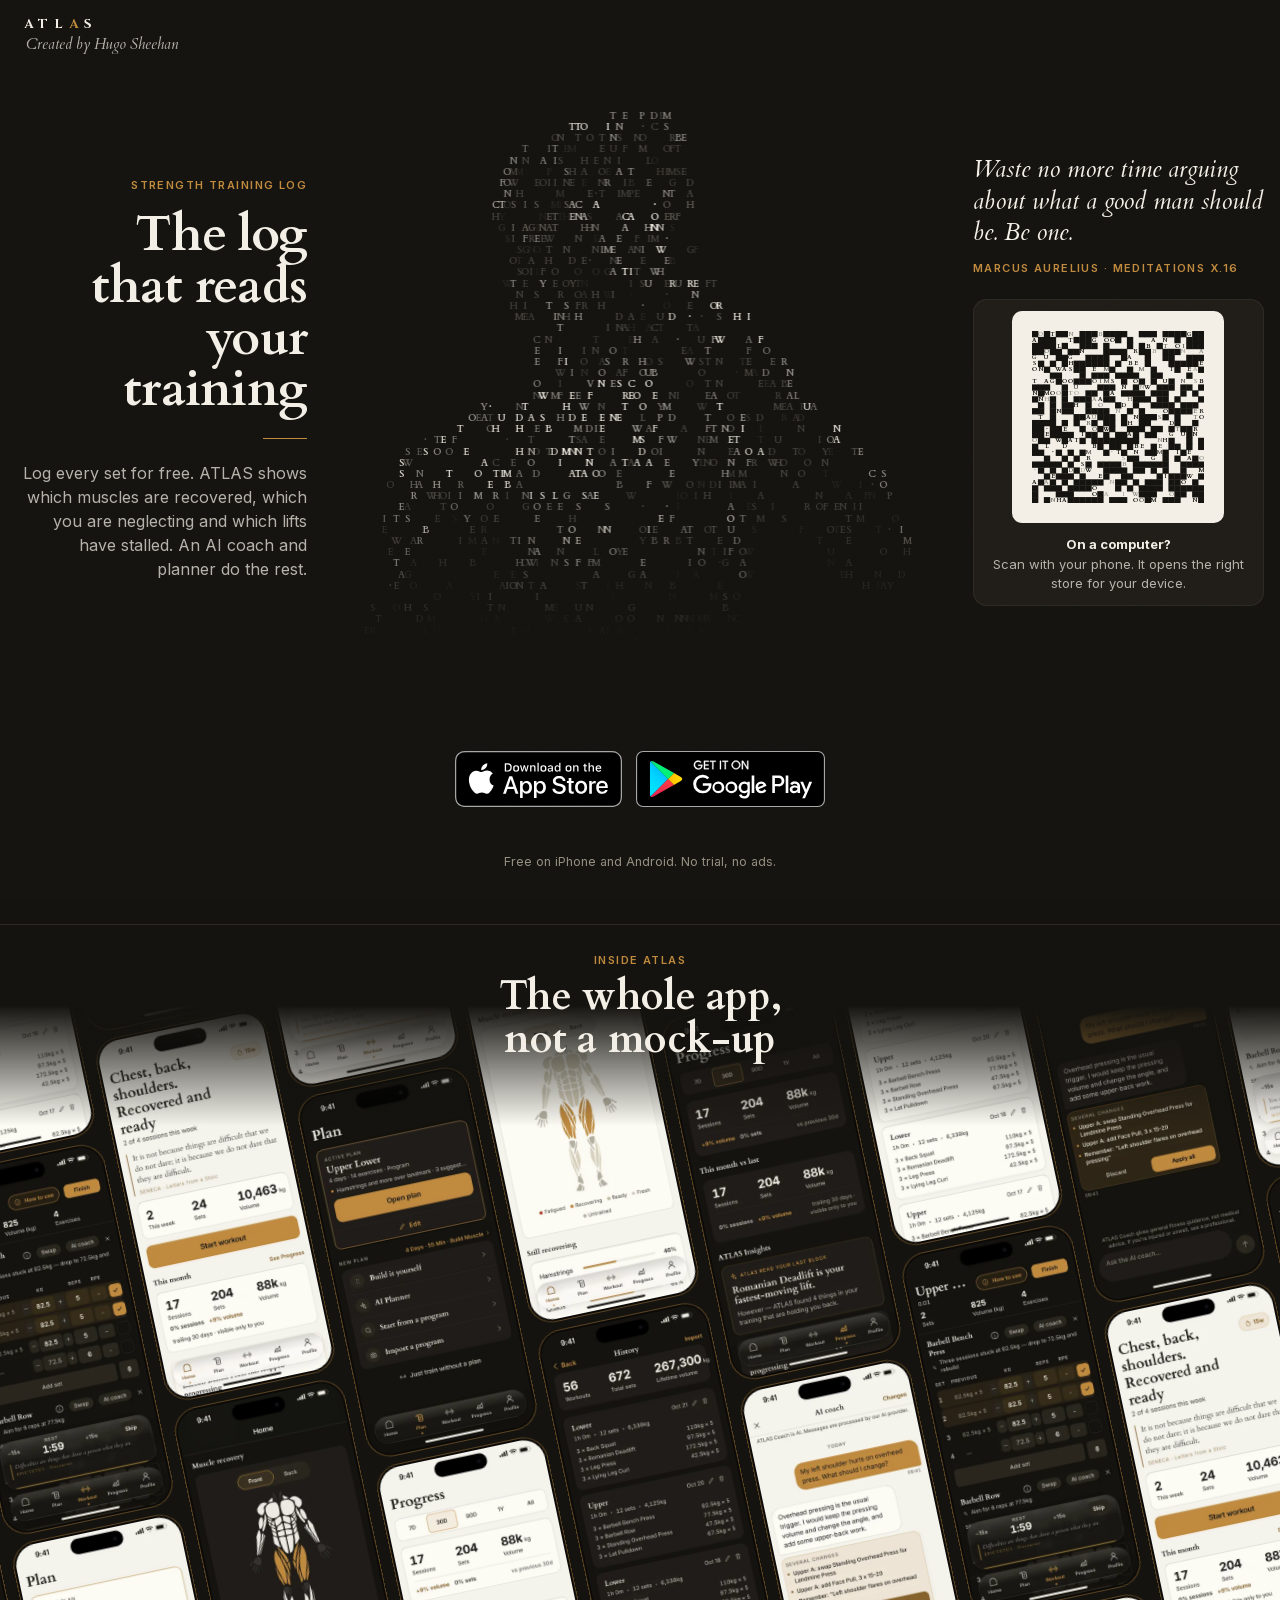
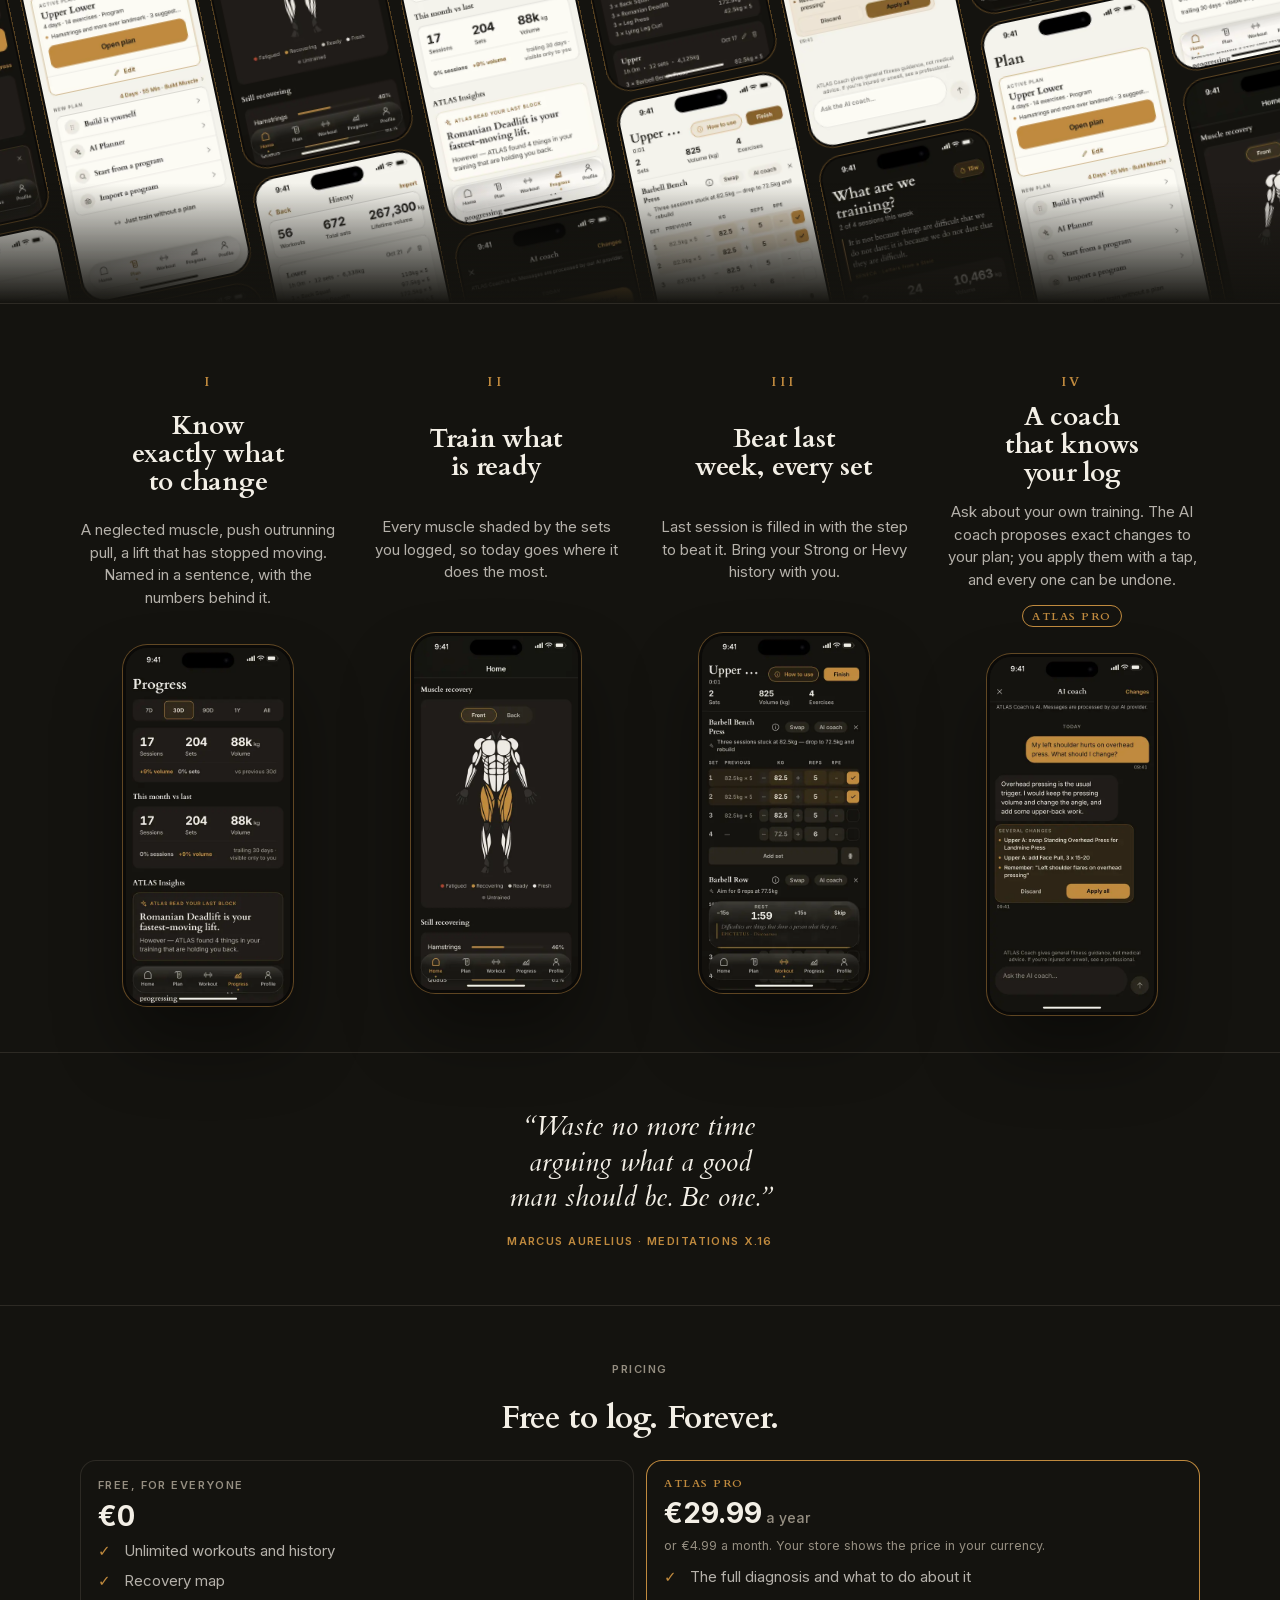
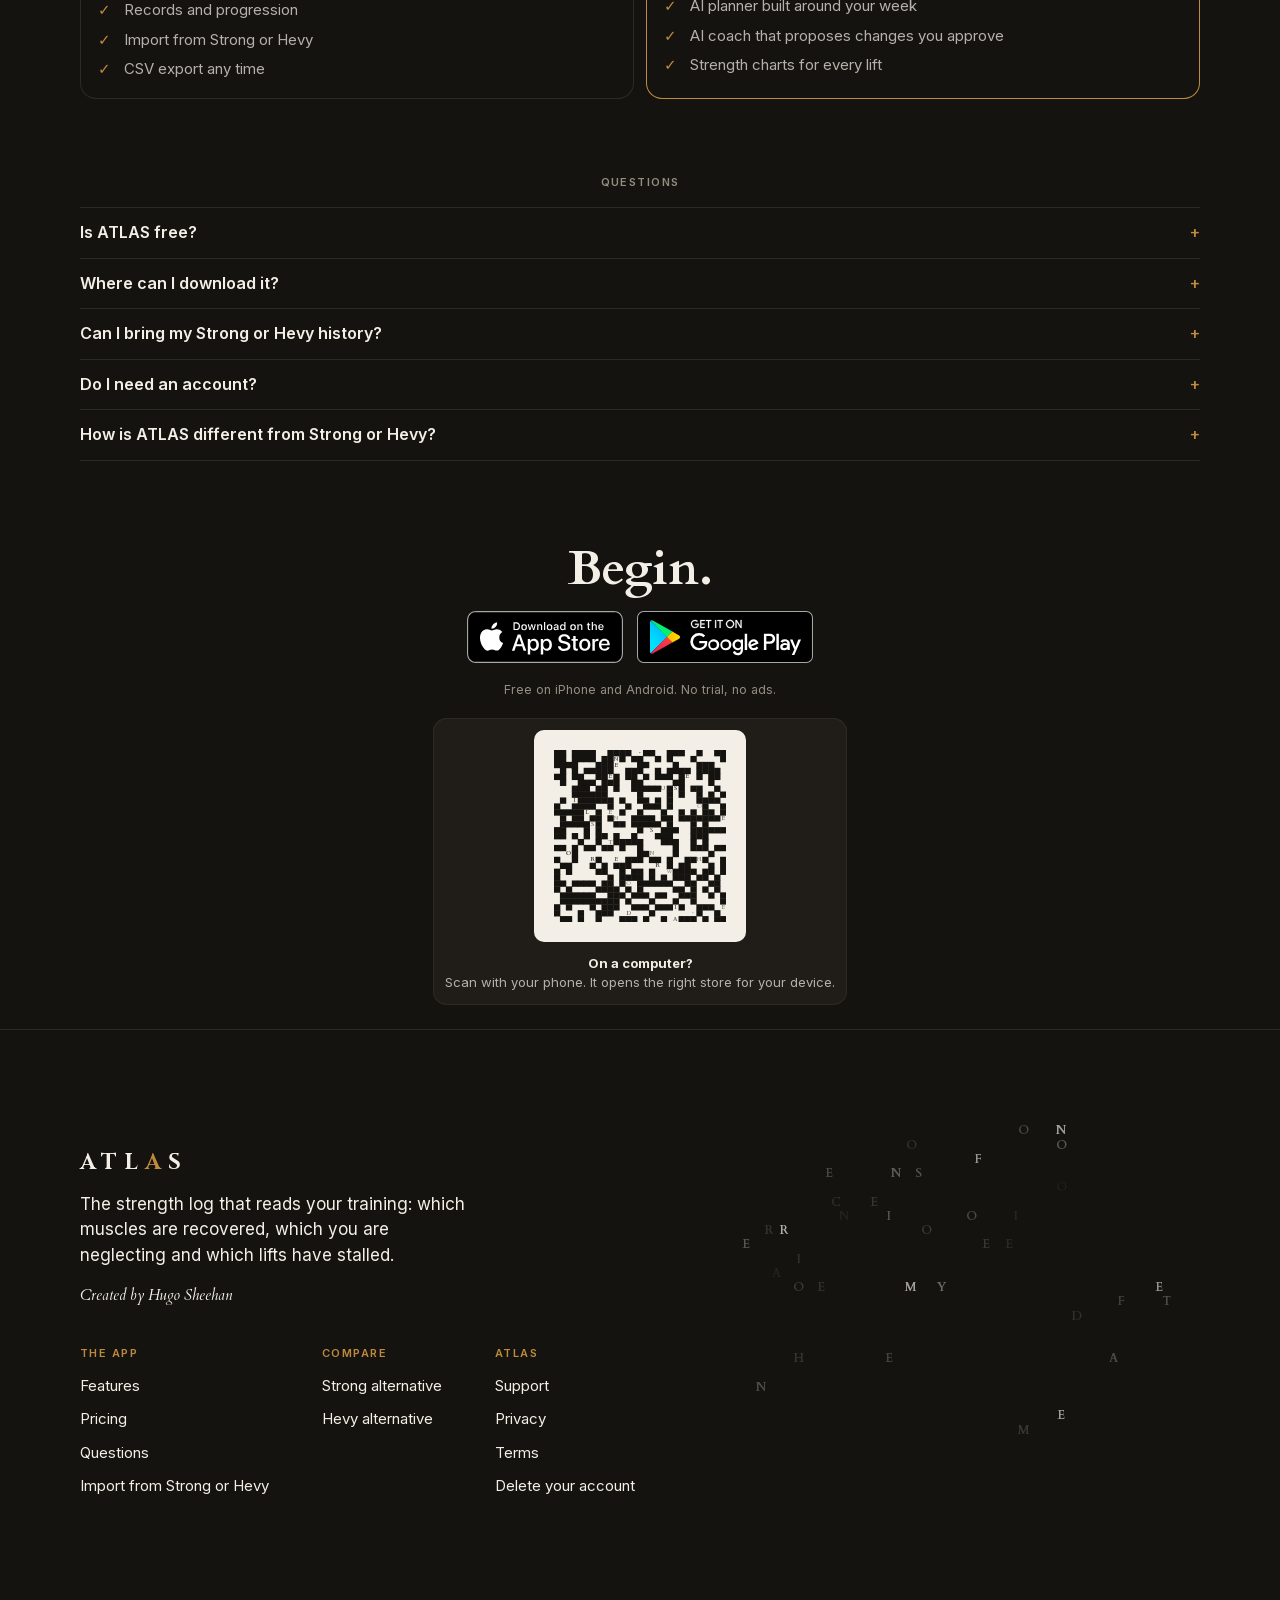
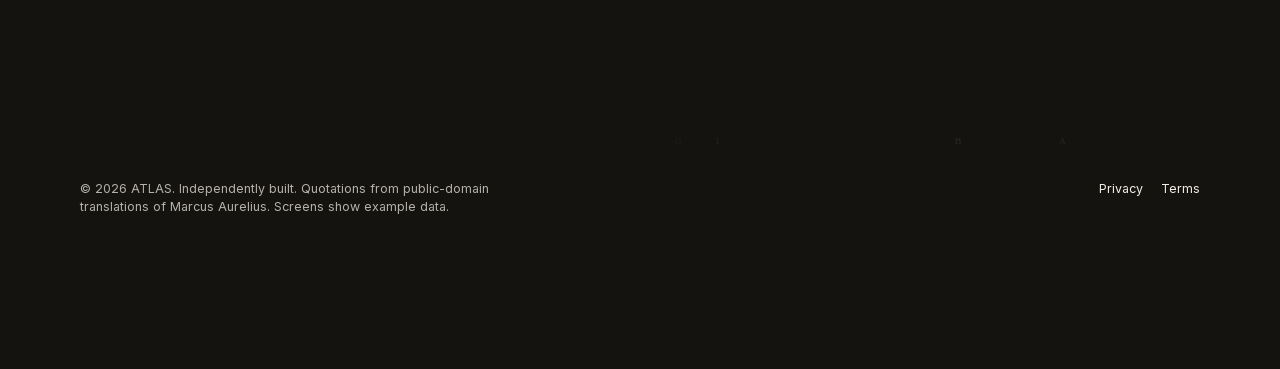
==== commit 3b4a8abf: "Version stamp on the stylesheet and scripts" ====
--- a/index.html
+++ b/index.html
@@ -22,15 +22,15 @@
 <meta name="twitter:card" content="summary_large_image">
 <link rel="preload" href="/assets/fonts/Cardo-700-normal.woff2" as="font" type="font/woff2" crossorigin>
 <link rel="preload" href="/assets/fonts/Inter-400-normal.woff2" as="font" type="font/woff2" crossorigin>
-<link rel="stylesheet" href="/assets/site.css">
+<link rel="stylesheet" href="/assets/site.css?v=a3e40115">
 <script type="application/ld+json">{"@context":"https://schema.org","@type":"SoftwareApplication","name":"ATLAS","alternateName":"ATLAS Fitness","description":"A strength-training log that reads your workouts: which muscles are recovered, which you are neglecting and which lifts have stalled, with an AI planner and coach in ATLAS PRO.","applicationCategory":"HealthApplication","applicationSubCategory":"Strength training log","operatingSystem":"iOS, Android","url":"https://atlasfitness.xyz/","creator":{"@type":"Person","name":"Hugo Sheehan"},"offers":{"@type":"Offer","price":"0","priceCurrency":"EUR","description":"Free to log. ATLAS PRO is an optional subscription."},"featureList":["Unlimited workout logging","Recovery map","Training diagnosis","Import from Strong and Hevy","AI workout planner (ATLAS PRO)","AI coach (ATLAS PRO)"]}</script>
 <script type="application/ld+json">{"@context":"https://schema.org","@type":"WebSite","name":"ATLAS","url":"https://atlasfitness.xyz/"}</script>
 <script type="application/ld+json">{"@context":"https://schema.org","@type":"FAQPage","mainEntity":[{"@type":"Question","name":"Is ATLAS free?","acceptedAnswer":{"@type":"Answer","text":"Yes. Logging, history, the recovery map, records, import and export are free with no session caps and no trial. ATLAS PRO adds the full diagnosis, the AI planner, the AI coach and strength charts."}},{"@type":"Question","name":"Where can I download it?","acceptedAnswer":{"@type":"Answer","text":"Search for ATLAS in the App Store on iPhone or Google Play on Android, or use the buttons on this page. The iPhone app is the first to open to everyone; the Android app is in testing now."}},{"@type":"Question","name":"Can I bring my Strong or Hevy history?","acceptedAnswer":{"@type":"Answer","text":"Yes. Export a CSV from Strong or Hevy and import it in ATLAS. Your past workouts feed the recovery map and the diagnosis from day one."}},{"@type":"Question","name":"Do I need an account?","acceptedAnswer":{"@type":"Answer","text":"Not to use the app, but it is strongly recommended. Without one your training lives only on your phone and is not backed up: lose or replace the phone and it is gone. With an account it syncs to the cloud."}},{"@type":"Question","name":"How is ATLAS different from Strong or Hevy?","acceptedAnswer":{"@type":"Answer","text":"All three log sets well. ATLAS then does the thinking: it reads your log and tells you which muscles are recovered, which you are neglecting, where push and pull are out of balance and which lifts have stalled. With ATLAS PRO, the AI planner builds a program around your days, time, equipment and history, and the AI coach answers questions about your own training and proposes exact changes to your plan. You apply them with a tap, and every change can be undone."}}]}</script>
 </head>
 <body>
-<main id="main"><section class="hero g dh-center" data-hero><div class="top"><span class="wm">ATL<b>A</b>S</span><span class="cbi">Created by Hugo Sheehan</span></div><div class="in"><canvas class="ascii statue" data-glitch data-subj="david" data-glyph="quotes" data-render="fade" data-tone="white" data-flow="0" data-scroll="scatter" data-mouse="repel" data-detail="100" data-cut="0" role="img" aria-label="Michelangelo's David drawn in characters"></canvas><div class="copy"><div class="lc"><span class="k gold">Strength training log</span><h1><span class="ha">The log that</span> <span class="hb">reads your training</span></h1><span class="rule"></span><p class="lede">Log every set for free. ATLAS shows which muscles are recovered, which you are neglecting and which lifts have stalled. An AI coach and planner do the rest.</p></div><div class="badges"><a class="bd" data-store="ios" href="https://apps.apple.com/app/id6810396164" target="_blank" rel="noopener"><img alt="Download on the App Store" src="/assets/badges/ios.svg"></a><a class="bd" data-store="android" href="https://play.google.com/store/apps/details?id=com.hugosheehan.atlasapp" target="_blank" rel="noopener"><img alt="Get it on Google Play" src="/assets/badges/android.svg"></a></div><p class="fine">Free on iPhone and Android. No trial, no ads.</p><div class="rc"><p class="sq">Waste no more time arguing about what a good man should be. Be one.<small>Marcus Aurelius · Meditations X.16</small></p><div class="qr"><canvas class="qra" role="img" aria-label="QR code to atlasfitness.xyz/get"></canvas><p><b style="color:var(--ink)">On a computer?</b><br>Scan with your phone. It opens the right store for your device.</p></div></div></div></div></section><section class="band" aria-label="Screens from the app"><div class="hd"><span class="k gold">Inside ATLAS</span><h2>The whole app, not a mock-up</h2></div><div class="tiles" aria-hidden="true"><div class="col"><div class="ph"><img alt="" loading="lazy" decoding="async" width="432" height="936" src="/assets/screens/o-home.webp"></div><div class="ph"><img alt="" loading="lazy" decoding="async" width="432" height="936" src="/assets/screens/m-recovery.webp"></div><div class="ph"><img alt="" loading="lazy" decoding="async" width="432" height="936" src="/assets/screens/o-history.webp"></div><div class="ph"><img alt="" loading="lazy" decoding="async" width="432" height="936" src="/assets/screens/m-workout.webp"></div><div class="ph"><img alt="" loading="lazy" decoding="async" width="432" height="936" src="/assets/screens/o-plan.webp"></div><div class="ph"><img alt="" loading="lazy" decoding="async" width="432" height="936" src="/assets/screens/m-progress.webp"></div></div><div class="col"><div class="ph"><img alt="" loading="lazy" decoding="async" width="432" height="936" src="/assets/screens/m-plan.webp"></div><div class="ph"><img alt="" loading="lazy" decoding="async" width="432" height="936" src="/assets/screens/o-progress.webp"></div><div class="ph"><img alt="" loading="lazy" decoding="async" width="432" height="936" src="/assets/screens/m-coach.webp"></div><div class="ph"><img alt="" loading="lazy" decoding="async" width="432" height="936" src="/assets/screens/o-home.webp"></div><div class="ph"><img alt="" loading="lazy" decoding="async" width="432" height="936" src="/assets/screens/m-recovery.webp"></div><div class="ph"><img alt="" loading="lazy" decoding="async" width="432" height="936" src="/assets/screens/o-history.webp"></div></div><div class="col"><div class="ph"><img alt="" loading="lazy" decoding="async" width="432" height="936" src="/assets/screens/o-recovery.webp"></div><div class="ph"><img alt="" loading="lazy" decoding="async" width="432" height="936" src="/assets/screens/m-history.webp"></div><div class="ph"><img alt="" loading="lazy" decoding="async" width="432" height="936" src="/assets/screens/o-workout.webp"></div><div class="ph"><img alt="" loading="lazy" decoding="async" width="432" height="936" src="/assets/screens/m-plan.webp"></div><div class="ph"><img alt="" loading="lazy" decoding="async" width="432" height="936" src="/assets/screens/o-progress.webp"></div><div class="ph"><img alt="" loading="lazy" decoding="async" width="432" height="936" src="/assets/screens/m-coach.webp"></div></div><div class="col"><div class="ph"><img alt="" loading="lazy" decoding="async" width="432" height="936" src="/assets/screens/m-progress.webp"></div><div class="ph"><img alt="" loading="lazy" decoding="async" width="432" height="936" src="/assets/screens/o-coach.webp"></div><div class="ph"><img alt="" loading="lazy" decoding="async" width="432" height="936" src="/assets/screens/m-home.webp"></div><div class="ph"><img alt="" loading="lazy" decoding="async" width="432" height="936" src="/assets/screens/o-recovery.webp"></div><div class="ph"><img alt="" loading="lazy" decoding="async" width="432" height="936" src="/assets/screens/m-history.webp"></div><div class="ph"><img alt="" loading="lazy" decoding="async" width="432" height="936" src="/assets/screens/o-workout.webp"></div></div><div class="col"><div class="ph"><img alt="" loading="lazy" decoding="async" width="432" height="936" src="/assets/screens/o-history.webp"></div><div class="ph"><img alt="" loading="lazy" decoding="async" width="432" height="936" src="/assets/screens/m-workout.webp"></div><div class="ph"><img alt="" loading="lazy" decoding="async" width="432" height="936" src="/assets/screens/o-plan.webp"></div><div class="ph"><img alt="" loading="lazy" decoding="async" width="432" height="936" src="/assets/screens/m-progress.webp"></div><div class="ph"><img alt="" loading="lazy" decoding="async" width="432" height="936" src="/assets/screens/o-coach.webp"></div><div class="ph"><img alt="" loading="lazy" decoding="async" width="432" height="936" src="/assets/screens/m-home.webp"></div></div><div class="col"><div class="ph"><img alt="" loading="lazy" decoding="async" width="432" height="936" src="/assets/screens/m-coach.webp"></div><div class="ph"><img alt="" loading="lazy" decoding="async" width="432" height="936" src="/assets/screens/o-home.webp"></div><div class="ph"><img alt="" loading="lazy" decoding="async" width="432" height="936" src="/assets/screens/m-recovery.webp"></div><div class="ph"><img alt="" loading="lazy" decoding="async" width="432" height="936" src="/assets/screens/o-history.webp"></div><div class="ph"><img alt="" loading="lazy" decoding="async" width="432" height="936" src="/assets/screens/m-workout.webp"></div><div class="ph"><img alt="" loading="lazy" decoding="async" width="432" height="936" src="/assets/screens/o-plan.webp"></div></div><div class="col"><div class="ph"><img alt="" loading="lazy" decoding="async" width="432" height="936" src="/assets/screens/o-workout.webp"></div><div class="ph"><img alt="" loading="lazy" decoding="async" width="432" height="936" src="/assets/screens/m-plan.webp"></div><div class="ph"><img alt="" loading="lazy" decoding="async" width="432" height="936" src="/assets/screens/o-progress.webp"></div><div class="ph"><img alt="" loading="lazy" decoding="async" width="432" height="936" src="/assets/screens/m-coach.webp"></div><div class="ph"><img alt="" loading="lazy" decoding="async" width="432" height="936" src="/assets/screens/o-home.webp"></div><div class="ph"><img alt="" loading="lazy" decoding="async" width="432" height="936" src="/assets/screens/m-recovery.webp"></div></div><div class="col"><div class="ph"><img alt="" loading="lazy" decoding="async" width="432" height="936" src="/assets/screens/m-home.webp"></div><div class="ph"><img alt="" loading="lazy" decoding="async" width="432" height="936" src="/assets/screens/o-recovery.webp"></div><div class="ph"><img alt="" loading="lazy" decoding="async" width="432" height="936" src="/assets/screens/m-history.webp"></div><div class="ph"><img alt="" loading="lazy" decoding="async" width="432" height="936" src="/assets/screens/o-workout.webp"></div><div class="ph"><img alt="" loading="lazy" decoding="async" width="432" height="936" src="/assets/screens/m-plan.webp"></div><div class="ph"><img alt="" loading="lazy" decoding="async" width="432" height="936" src="/assets/screens/o-progress.webp"></div></div><div class="col"><div class="ph"><img alt="" loading="lazy" decoding="async" width="432" height="936" src="/assets/screens/o-plan.webp"></div><div class="ph"><img alt="" loading="lazy" decoding="async" width="432" height="936" src="/assets/screens/m-progress.webp"></div><div class="ph"><img alt="" loading="lazy" decoding="async" width="432" height="936" src="/assets/screens/o-coach.webp"></div><div class="ph"><img alt="" loading="lazy" decoding="async" width="432" height="936" src="/assets/screens/m-home.webp"></div><div class="ph"><img alt="" loading="lazy" decoding="async" width="432" height="936" src="/assets/screens/o-recovery.webp"></div><div class="ph"><img alt="" loading="lazy" decoding="async" width="432" height="936" src="/assets/screens/m-history.webp"></div></div><div class="col"><div class="ph"><img alt="" loading="lazy" decoding="async" width="432" height="936" src="/assets/screens/m-recovery.webp"></div><div class="ph"><img alt="" loading="lazy" decoding="async" width="432" height="936" src="/assets/screens/o-history.webp"></div><div class="ph"><img alt="" loading="lazy" decoding="async" width="432" height="936" src="/assets/screens/m-workout.webp"></div><div class="ph"><img alt="" loading="lazy" decoding="async" width="432" height="936" src="/assets/screens/o-plan.webp"></div><div class="ph"><img alt="" loading="lazy" decoding="async" width="432" height="936" src="/assets/screens/m-progress.webp"></div><div class="ph"><img alt="" loading="lazy" decoding="async" width="432" height="936" src="/assets/screens/o-coach.webp"></div></div><div class="col"><div class="ph"><img alt="" loading="lazy" decoding="async" width="432" height="936" src="/assets/screens/o-progress.webp"></div><div class="ph"><img alt="" loading="lazy" decoding="async" width="432" height="936" src="/assets/screens/m-coach.webp"></div><div class="ph"><img alt="" loading="lazy" decoding="async" width="432" height="936" src="/assets/screens/o-home.webp"></div><div class="ph"><img alt="" loading="lazy" decoding="async" width="432" height="936" src="/assets/screens/m-recovery.webp"></div><div class="ph"><img alt="" loading="lazy" decoding="async" width="432" height="936" src="/assets/screens/o-history.webp"></div><div class="ph"><img alt="" loading="lazy" decoding="async" width="432" height="936" src="/assets/screens/m-workout.webp"></div></div></div></section><section class="g" id="features"><div class="in read"><div class="rd"><span class="nm">I</span><h2>Know exactly what to change</h2><p>A neglected muscle, push outrunning pull, a lift that has stopped moving. Named in a sentence, with the numbers behind it.</p><div class="ph"><img alt="" loading="lazy" decoding="async" width="432" height="936" src="/assets/screens/o-progress.webp"></div></div><div class="rd"><span class="nm">II</span><h2>Train what is ready</h2><p>Every muscle shaded by the sets you logged, so today goes where it does the most.</p><div class="ph"><img alt="" loading="lazy" decoding="async" width="432" height="936" src="/assets/screens/o-recovery.webp"></div></div><div class="rd"><span class="nm">III</span><h2>Beat last week, every set</h2><p>Last session is filled in with the step to beat it. Bring your Strong or Hevy history with you.</p><div class="ph"><img alt="" loading="lazy" decoding="async" width="432" height="936" src="/assets/screens/o-workout.webp"></div></div><div class="rd"><span class="nm">IV</span><h2>A coach that knows your log</h2><p>Ask about your own training. The AI coach proposes exact changes to your plan; you apply them with a tap, and every one can be undone.</p><span class="pro">ATLAS PRO</span><div class="ph"><img alt="" loading="lazy" decoding="async" width="432" height="936" src="/assets/screens/o-coach.webp"></div></div></div></section><section class="g qt"><q>Waste no more time arguing what a good man should be. Be one.</q><span class="k gold">Marcus Aurelius · Meditations X.16</span></section><section class="g" id="pricing"><div class="in sec"><span class="k">Pricing</span><h2>Free to log. Forever.</h2><div class="tiers"><div class="tier"><span class="k">Free, for everyone</span><span class="price num">€0</span><ul><li>Unlimited workouts and history</li><li>Recovery map</li><li>Records and progression</li><li>Import from Strong or Hevy</li><li>CSV export any time</li></ul></div><div class="tier pro"><span class="badge">ATLAS PRO</span><span class="price num">€29.99<small> a year</small></span><span class="fine">or €4.99 a month. Your store shows the price in your currency.</span><ul><li>The full diagnosis and what to do about it</li><li>AI planner built around your week</li><li>AI coach that proposes changes you approve</li><li>Strength charts for every lift</li></ul></div></div></div></section><section class="g" id="questions"><div class="in sec"><span class="k">Questions</span><div class="faq"><details><summary>Is ATLAS free?</summary><p>Yes. Logging, history, the recovery map, records, import and export are free with no session caps and no trial. ATLAS PRO adds the full diagnosis, the AI planner, the AI coach and strength charts.</p></details><details><summary>Where can I download it?</summary><p>Search for ATLAS in the App Store on iPhone or Google Play on Android, or use the buttons on this page. The iPhone app is the first to open to everyone; the Android app is in testing now.</p></details><details><summary>Can I bring my Strong or Hevy history?</summary><p>Yes. Export a CSV from Strong or Hevy and import it in ATLAS. Your past workouts feed the recovery map and the diagnosis from day one.</p></details><details><summary>Do I need an account?</summary><p>Not to use the app, but it is strongly recommended. Without one your training lives only on your phone and is not backed up: lose or replace the phone and it is gone. With an account it syncs to the cloud.</p></details><details><summary>How is ATLAS different from Strong or Hevy?</summary><p>All three log sets well. ATLAS then does the thinking: it reads your log and tells you which muscles are recovered, which you are neglecting, where push and pull are out of balance and which lifts have stalled. With ATLAS PRO, the AI planner builds a program around your days, time, equipment and history, and the AI coach answers questions about your own training and proposes exact changes to your plan. You apply them with a tap, and every change can be undone.</p></details></div></div></section><section class="g end"><h2>Begin.</h2><div class="badges"><a class="bd" data-store="ios" href="https://apps.apple.com/app/id6810396164" target="_blank" rel="noopener"><img alt="Download on the App Store" src="/assets/badges/ios.svg"></a><a class="bd" data-store="android" href="https://play.google.com/store/apps/details?id=com.hugosheehan.atlasapp" target="_blank" rel="noopener"><img alt="Get it on Google Play" src="/assets/badges/android.svg"></a></div><p class="fine">Free on iPhone and Android. No trial, no ads.</p><div class="qr"><canvas class="qra" role="img" aria-label="QR code to atlasfitness.xyz/get"></canvas><p><b style="color:var(--ink)">On a computer?</b><br>Scan with your phone. It opens the right store for your device.</p></div></section></main><footer class="fx" data-fc="ivory" data-t="obsidian"><div class="fx-top"><div class="fx-l g"><span class="wm">ATL<b>A</b>S</span><p>The strength log that reads your training: which muscles are recovered, which you are neglecting and which lifts have stalled.</p><p class="by">Created by Hugo Sheehan</p><nav class="fx-cols" aria-label="Footer"><div><span class="k">The app</span><a href="/#features">Features</a><a href="/#pricing">Pricing</a><a href="/#questions">Questions</a><a href="/import-strong-hevy/">Import from Strong or Hevy</a></div><div><span class="k">Compare</span><a href="/strong-alternative/">Strong alternative</a><a href="/hevy-alternative/">Hevy alternative</a></div><div><span class="k">ATLAS</span><a href="mailto:support@atlasfitness.xyz">Support</a><a href="/privacy.html">Privacy</a><a href="/terms.html">Terms</a><a href="/privacy.html#your-rights">Delete your account</a></div></nav></div><div class="fx-art"><canvas class="ascii " data-glitch data-dissolve="0.16,0.17,0.1" data-subj="head" data-glyph="quotes" data-render="fade" data-tone="white" data-flow="0" data-scroll="scatter" data-mouse="repel" data-detail="" data-cut="2" role="img" aria-label="Michelangelo's David, drawn in letters"></canvas></div><canvas class="ascii fx-line" data-subj="line" data-step="5" data-glyph="quotes" data-render="fade" data-tone="white" data-scroll="scatter" data-mouse="none" data-glitch data-cut="0" data-detail="" aria-hidden="true"></canvas></div><div class="fx-bot g"><p>© 2026 ATLAS. Independently built. Quotations from public-domain translations of Marcus Aurelius. Screens show example data.</p><nav><a href="/privacy.html">Privacy</a><a href="/terms.html">Terms</a></nav></div></footer><script src="/assets/stores.js"></script>
-<script src="/assets/data.js"></script>
-<script src="/assets/ascii.js"></script>
-<script src="/assets/site.js"></script>
+<main id="main"><section class="hero g dh-center" data-hero><div class="top"><span class="wm">ATL<b>A</b>S</span><span class="cbi">Created by Hugo Sheehan</span></div><div class="in"><canvas class="ascii statue" data-glitch data-subj="david" data-glyph="quotes" data-render="fade" data-tone="white" data-flow="0" data-scroll="scatter" data-mouse="repel" data-detail="100" data-cut="0" role="img" aria-label="Michelangelo's David drawn in characters"></canvas><div class="copy"><div class="lc"><span class="k gold">Strength training log</span><h1><span class="ha">The log that</span> <span class="hb">reads your training</span></h1><span class="rule"></span><p class="lede">Log every set for free. ATLAS shows which muscles are recovered, which you are neglecting and which lifts have stalled. An AI coach and planner do the rest.</p></div><div class="badges"><a class="bd" data-store="ios" href="https://apps.apple.com/app/id6810396164" target="_blank" rel="noopener"><img alt="Download on the App Store" src="/assets/badges/ios.svg"></a><a class="bd" data-store="android" href="https://play.google.com/store/apps/details?id=com.hugosheehan.atlasapp" target="_blank" rel="noopener"><img alt="Get it on Google Play" src="/assets/badges/android.svg"></a></div><p class="fine">Free on iPhone and Android. No trial, no ads.</p><div class="rc"><p class="sq">Waste no more time arguing about what a good man should be. Be one.<small>Marcus Aurelius · Meditations X.16</small></p><div class="qr"><canvas class="qra" role="img" aria-label="QR code to atlasfitness.xyz/get"></canvas><p><b style="color:var(--ink)">On a computer?</b><br>Scan with your phone. It opens the right store for your device.</p></div></div></div></div></section><section class="band" aria-label="Screens from the app"><div class="hd"><span class="k gold">Inside ATLAS</span><h2>The whole app, not a mock-up</h2></div><div class="tiles" aria-hidden="true"><div class="col"><div class="ph"><img alt="" loading="lazy" decoding="async" width="432" height="936" src="/assets/screens/o-home.webp"></div><div class="ph"><img alt="" loading="lazy" decoding="async" width="432" height="936" src="/assets/screens/m-recovery.webp"></div><div class="ph"><img alt="" loading="lazy" decoding="async" width="432" height="936" src="/assets/screens/o-history.webp"></div><div class="ph"><img alt="" loading="lazy" decoding="async" width="432" height="936" src="/assets/screens/m-workout.webp"></div><div class="ph"><img alt="" loading="lazy" decoding="async" width="432" height="936" src="/assets/screens/o-plan.webp"></div><div class="ph"><img alt="" loading="lazy" decoding="async" width="432" height="936" src="/assets/screens/m-progress.webp"></div></div><div class="col"><div class="ph"><img alt="" loading="lazy" decoding="async" width="432" height="936" src="/assets/screens/m-plan.webp"></div><div class="ph"><img alt="" loading="lazy" decoding="async" width="432" height="936" src="/assets/screens/o-progress.webp"></div><div class="ph"><img alt="" loading="lazy" decoding="async" width="432" height="936" src="/assets/screens/m-coach.webp"></div><div class="ph"><img alt="" loading="lazy" decoding="async" width="432" height="936" src="/assets/screens/o-home.webp"></div><div class="ph"><img alt="" loading="lazy" decoding="async" width="432" height="936" src="/assets/screens/m-recovery.webp"></div><div class="ph"><img alt="" loading="lazy" decoding="async" width="432" height="936" src="/assets/screens/o-history.webp"></div></div><div class="col"><div class="ph"><img alt="" loading="lazy" decoding="async" width="432" height="936" src="/assets/screens/o-recovery.webp"></div><div class="ph"><img alt="" loading="lazy" decoding="async" width="432" height="936" src="/assets/screens/m-history.webp"></div><div class="ph"><img alt="" loading="lazy" decoding="async" width="432" height="936" src="/assets/screens/o-workout.webp"></div><div class="ph"><img alt="" loading="lazy" decoding="async" width="432" height="936" src="/assets/screens/m-plan.webp"></div><div class="ph"><img alt="" loading="lazy" decoding="async" width="432" height="936" src="/assets/screens/o-progress.webp"></div><div class="ph"><img alt="" loading="lazy" decoding="async" width="432" height="936" src="/assets/screens/m-coach.webp"></div></div><div class="col"><div class="ph"><img alt="" loading="lazy" decoding="async" width="432" height="936" src="/assets/screens/m-progress.webp"></div><div class="ph"><img alt="" loading="lazy" decoding="async" width="432" height="936" src="/assets/screens/o-coach.webp"></div><div class="ph"><img alt="" loading="lazy" decoding="async" width="432" height="936" src="/assets/screens/m-home.webp"></div><div class="ph"><img alt="" loading="lazy" decoding="async" width="432" height="936" src="/assets/screens/o-recovery.webp"></div><div class="ph"><img alt="" loading="lazy" decoding="async" width="432" height="936" src="/assets/screens/m-history.webp"></div><div class="ph"><img alt="" loading="lazy" decoding="async" width="432" height="936" src="/assets/screens/o-workout.webp"></div></div><div class="col"><div class="ph"><img alt="" loading="lazy" decoding="async" width="432" height="936" src="/assets/screens/o-history.webp"></div><div class="ph"><img alt="" loading="lazy" decoding="async" width="432" height="936" src="/assets/screens/m-workout.webp"></div><div class="ph"><img alt="" loading="lazy" decoding="async" width="432" height="936" src="/assets/screens/o-plan.webp"></div><div class="ph"><img alt="" loading="lazy" decoding="async" width="432" height="936" src="/assets/screens/m-progress.webp"></div><div class="ph"><img alt="" loading="lazy" decoding="async" width="432" height="936" src="/assets/screens/o-coach.webp"></div><div class="ph"><img alt="" loading="lazy" decoding="async" width="432" height="936" src="/assets/screens/m-home.webp"></div></div><div class="col"><div class="ph"><img alt="" loading="lazy" decoding="async" width="432" height="936" src="/assets/screens/m-coach.webp"></div><div class="ph"><img alt="" loading="lazy" decoding="async" width="432" height="936" src="/assets/screens/o-home.webp"></div><div class="ph"><img alt="" loading="lazy" decoding="async" width="432" height="936" src="/assets/screens/m-recovery.webp"></div><div class="ph"><img alt="" loading="lazy" decoding="async" width="432" height="936" src="/assets/screens/o-history.webp"></div><div class="ph"><img alt="" loading="lazy" decoding="async" width="432" height="936" src="/assets/screens/m-workout.webp"></div><div class="ph"><img alt="" loading="lazy" decoding="async" width="432" height="936" src="/assets/screens/o-plan.webp"></div></div><div class="col"><div class="ph"><img alt="" loading="lazy" decoding="async" width="432" height="936" src="/assets/screens/o-workout.webp"></div><div class="ph"><img alt="" loading="lazy" decoding="async" width="432" height="936" src="/assets/screens/m-plan.webp"></div><div class="ph"><img alt="" loading="lazy" decoding="async" width="432" height="936" src="/assets/screens/o-progress.webp"></div><div class="ph"><img alt="" loading="lazy" decoding="async" width="432" height="936" src="/assets/screens/m-coach.webp"></div><div class="ph"><img alt="" loading="lazy" decoding="async" width="432" height="936" src="/assets/screens/o-home.webp"></div><div class="ph"><img alt="" loading="lazy" decoding="async" width="432" height="936" src="/assets/screens/m-recovery.webp"></div></div><div class="col"><div class="ph"><img alt="" loading="lazy" decoding="async" width="432" height="936" src="/assets/screens/m-home.webp"></div><div class="ph"><img alt="" loading="lazy" decoding="async" width="432" height="936" src="/assets/screens/o-recovery.webp"></div><div class="ph"><img alt="" loading="lazy" decoding="async" width="432" height="936" src="/assets/screens/m-history.webp"></div><div class="ph"><img alt="" loading="lazy" decoding="async" width="432" height="936" src="/assets/screens/o-workout.webp"></div><div class="ph"><img alt="" loading="lazy" decoding="async" width="432" height="936" src="/assets/screens/m-plan.webp"></div><div class="ph"><img alt="" loading="lazy" decoding="async" width="432" height="936" src="/assets/screens/o-progress.webp"></div></div><div class="col"><div class="ph"><img alt="" loading="lazy" decoding="async" width="432" height="936" src="/assets/screens/o-plan.webp"></div><div class="ph"><img alt="" loading="lazy" decoding="async" width="432" height="936" src="/assets/screens/m-progress.webp"></div><div class="ph"><img alt="" loading="lazy" decoding="async" width="432" height="936" src="/assets/screens/o-coach.webp"></div><div class="ph"><img alt="" loading="lazy" decoding="async" width="432" height="936" src="/assets/screens/m-home.webp"></div><div class="ph"><img alt="" loading="lazy" decoding="async" width="432" height="936" src="/assets/screens/o-recovery.webp"></div><div class="ph"><img alt="" loading="lazy" decoding="async" width="432" height="936" src="/assets/screens/m-history.webp"></div></div><div class="col"><div class="ph"><img alt="" loading="lazy" decoding="async" width="432" height="936" src="/assets/screens/m-recovery.webp"></div><div class="ph"><img alt="" loading="lazy" decoding="async" width="432" height="936" src="/assets/screens/o-history.webp"></div><div class="ph"><img alt="" loading="lazy" decoding="async" width="432" height="936" src="/assets/screens/m-workout.webp"></div><div class="ph"><img alt="" loading="lazy" decoding="async" width="432" height="936" src="/assets/screens/o-plan.webp"></div><div class="ph"><img alt="" loading="lazy" decoding="async" width="432" height="936" src="/assets/screens/m-progress.webp"></div><div class="ph"><img alt="" loading="lazy" decoding="async" width="432" height="936" src="/assets/screens/o-coach.webp"></div></div><div class="col"><div class="ph"><img alt="" loading="lazy" decoding="async" width="432" height="936" src="/assets/screens/o-progress.webp"></div><div class="ph"><img alt="" loading="lazy" decoding="async" width="432" height="936" src="/assets/screens/m-coach.webp"></div><div class="ph"><img alt="" loading="lazy" decoding="async" width="432" height="936" src="/assets/screens/o-home.webp"></div><div class="ph"><img alt="" loading="lazy" decoding="async" width="432" height="936" src="/assets/screens/m-recovery.webp"></div><div class="ph"><img alt="" loading="lazy" decoding="async" width="432" height="936" src="/assets/screens/o-history.webp"></div><div class="ph"><img alt="" loading="lazy" decoding="async" width="432" height="936" src="/assets/screens/m-workout.webp"></div></div></div></section><section class="g" id="features"><div class="in read"><div class="rd"><span class="nm">I</span><h2>Know exactly what to change</h2><p>A neglected muscle, push outrunning pull, a lift that has stopped moving. Named in a sentence, with the numbers behind it.</p><div class="ph"><img alt="" loading="lazy" decoding="async" width="432" height="936" src="/assets/screens/o-progress.webp"></div></div><div class="rd"><span class="nm">II</span><h2>Train what is ready</h2><p>Every muscle shaded by the sets you logged, so today goes where it does the most.</p><div class="ph"><img alt="" loading="lazy" decoding="async" width="432" height="936" src="/assets/screens/o-recovery.webp"></div></div><div class="rd"><span class="nm">III</span><h2>Beat last week, every set</h2><p>Last session is filled in with the step to beat it. Bring your Strong or Hevy history with you.</p><div class="ph"><img alt="" loading="lazy" decoding="async" width="432" height="936" src="/assets/screens/o-workout.webp"></div></div><div class="rd"><span class="nm">IV</span><h2>A coach that knows your log</h2><p>Ask about your own training. The AI coach proposes exact changes to your plan; you apply them with a tap, and every one can be undone.</p><span class="pro">ATLAS PRO</span><div class="ph"><img alt="" loading="lazy" decoding="async" width="432" height="936" src="/assets/screens/o-coach.webp"></div></div></div></section><section class="g qt"><q>Waste no more time arguing what a good man should be. Be one.</q><span class="k gold">Marcus Aurelius · Meditations X.16</span></section><section class="g" id="pricing"><div class="in sec"><span class="k">Pricing</span><h2>Free to log. Forever.</h2><div class="tiers"><div class="tier"><span class="k">Free, for everyone</span><span class="price num">€0</span><ul><li>Unlimited workouts and history</li><li>Recovery map</li><li>Records and progression</li><li>Import from Strong or Hevy</li><li>CSV export any time</li></ul></div><div class="tier pro"><span class="badge">ATLAS PRO</span><span class="price num">€29.99<small> a year</small></span><span class="fine">or €4.99 a month. Your store shows the price in your currency.</span><ul><li>The full diagnosis and what to do about it</li><li>AI planner built around your week</li><li>AI coach that proposes changes you approve</li><li>Strength charts for every lift</li></ul></div></div></div></section><section class="g" id="questions"><div class="in sec"><span class="k">Questions</span><div class="faq"><details><summary>Is ATLAS free?</summary><p>Yes. Logging, history, the recovery map, records, import and export are free with no session caps and no trial. ATLAS PRO adds the full diagnosis, the AI planner, the AI coach and strength charts.</p></details><details><summary>Where can I download it?</summary><p>Search for ATLAS in the App Store on iPhone or Google Play on Android, or use the buttons on this page. The iPhone app is the first to open to everyone; the Android app is in testing now.</p></details><details><summary>Can I bring my Strong or Hevy history?</summary><p>Yes. Export a CSV from Strong or Hevy and import it in ATLAS. Your past workouts feed the recovery map and the diagnosis from day one.</p></details><details><summary>Do I need an account?</summary><p>Not to use the app, but it is strongly recommended. Without one your training lives only on your phone and is not backed up: lose or replace the phone and it is gone. With an account it syncs to the cloud.</p></details><details><summary>How is ATLAS different from Strong or Hevy?</summary><p>All three log sets well. ATLAS then does the thinking: it reads your log and tells you which muscles are recovered, which you are neglecting, where push and pull are out of balance and which lifts have stalled. With ATLAS PRO, the AI planner builds a program around your days, time, equipment and history, and the AI coach answers questions about your own training and proposes exact changes to your plan. You apply them with a tap, and every change can be undone.</p></details></div></div></section><section class="g end"><h2>Begin.</h2><div class="badges"><a class="bd" data-store="ios" href="https://apps.apple.com/app/id6810396164" target="_blank" rel="noopener"><img alt="Download on the App Store" src="/assets/badges/ios.svg"></a><a class="bd" data-store="android" href="https://play.google.com/store/apps/details?id=com.hugosheehan.atlasapp" target="_blank" rel="noopener"><img alt="Get it on Google Play" src="/assets/badges/android.svg"></a></div><p class="fine">Free on iPhone and Android. No trial, no ads.</p><div class="qr"><canvas class="qra" role="img" aria-label="QR code to atlasfitness.xyz/get"></canvas><p><b style="color:var(--ink)">On a computer?</b><br>Scan with your phone. It opens the right store for your device.</p></div></section></main><footer class="fx" data-fc="ivory" data-t="obsidian"><div class="fx-top"><div class="fx-l g"><span class="wm">ATL<b>A</b>S</span><p>The strength log that reads your training: which muscles are recovered, which you are neglecting and which lifts have stalled.</p><p class="by">Created by Hugo Sheehan</p><nav class="fx-cols" aria-label="Footer"><div><span class="k">The app</span><a href="/#features">Features</a><a href="/#pricing">Pricing</a><a href="/#questions">Questions</a><a href="/import-strong-hevy/">Import from Strong or Hevy</a></div><div><span class="k">Compare</span><a href="/strong-alternative/">Strong alternative</a><a href="/hevy-alternative/">Hevy alternative</a></div><div><span class="k">ATLAS</span><a href="mailto:support@atlasfitness.xyz">Support</a><a href="/privacy.html">Privacy</a><a href="/terms.html">Terms</a><a href="/privacy.html#your-rights">Delete your account</a></div></nav></div><div class="fx-art"><canvas class="ascii " data-glitch data-dissolve="0.16,0.17,0.1" data-subj="head" data-glyph="quotes" data-render="fade" data-tone="white" data-flow="0" data-scroll="scatter" data-mouse="repel" data-detail="" data-cut="2" role="img" aria-label="Michelangelo's David, drawn in letters"></canvas></div><canvas class="ascii fx-line" data-subj="line" data-step="5" data-glyph="quotes" data-render="fade" data-tone="white" data-scroll="scatter" data-mouse="none" data-glitch data-cut="0" data-detail="" aria-hidden="true"></canvas></div><div class="fx-bot g"><p>© 2026 ATLAS. Independently built. Quotations from public-domain translations of Marcus Aurelius. Screens show example data.</p><nav><a href="/privacy.html">Privacy</a><a href="/terms.html">Terms</a></nav></div></footer><script src="/assets/stores.js?v=a3e40115"></script>
+<script src="/assets/data.js?v=a3e40115"></script>
+<script src="/assets/ascii.js?v=a3e40115"></script>
+<script src="/assets/site.js?v=a3e40115"></script>
 </body>
 </html>
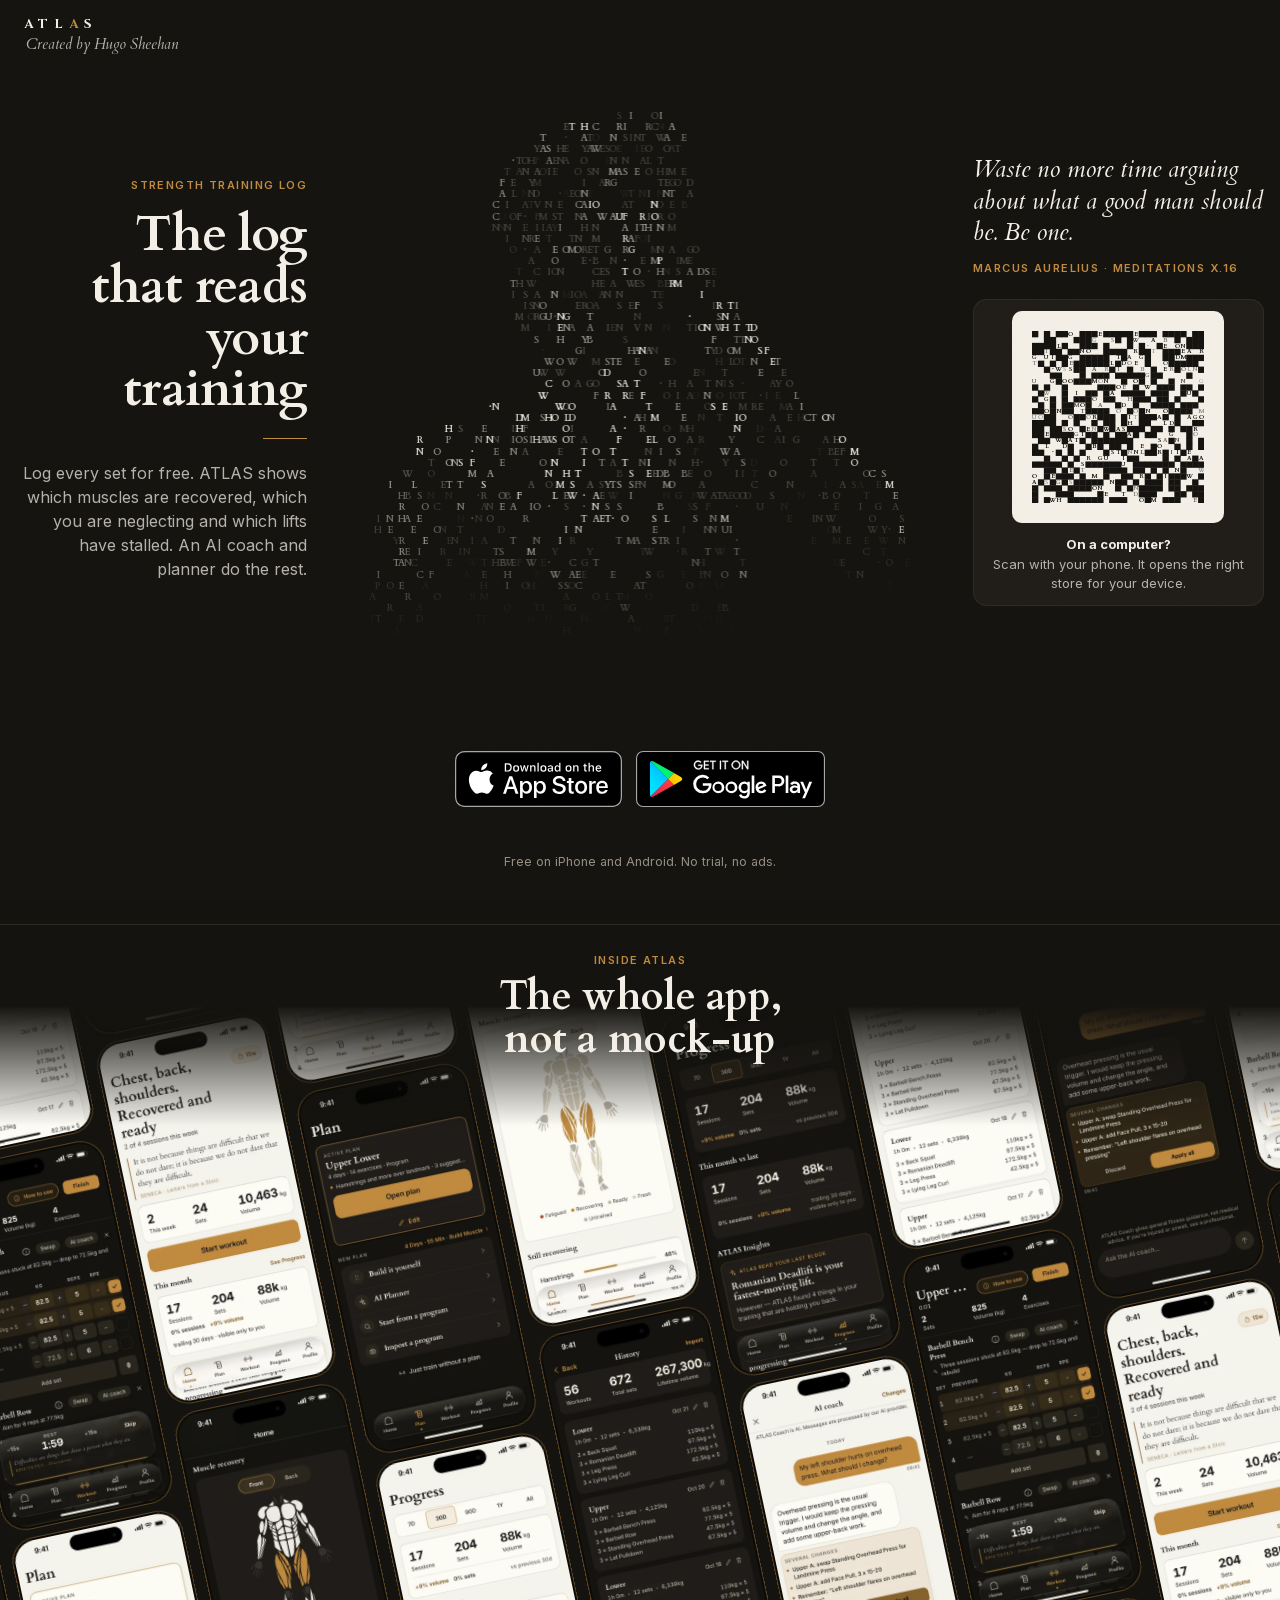
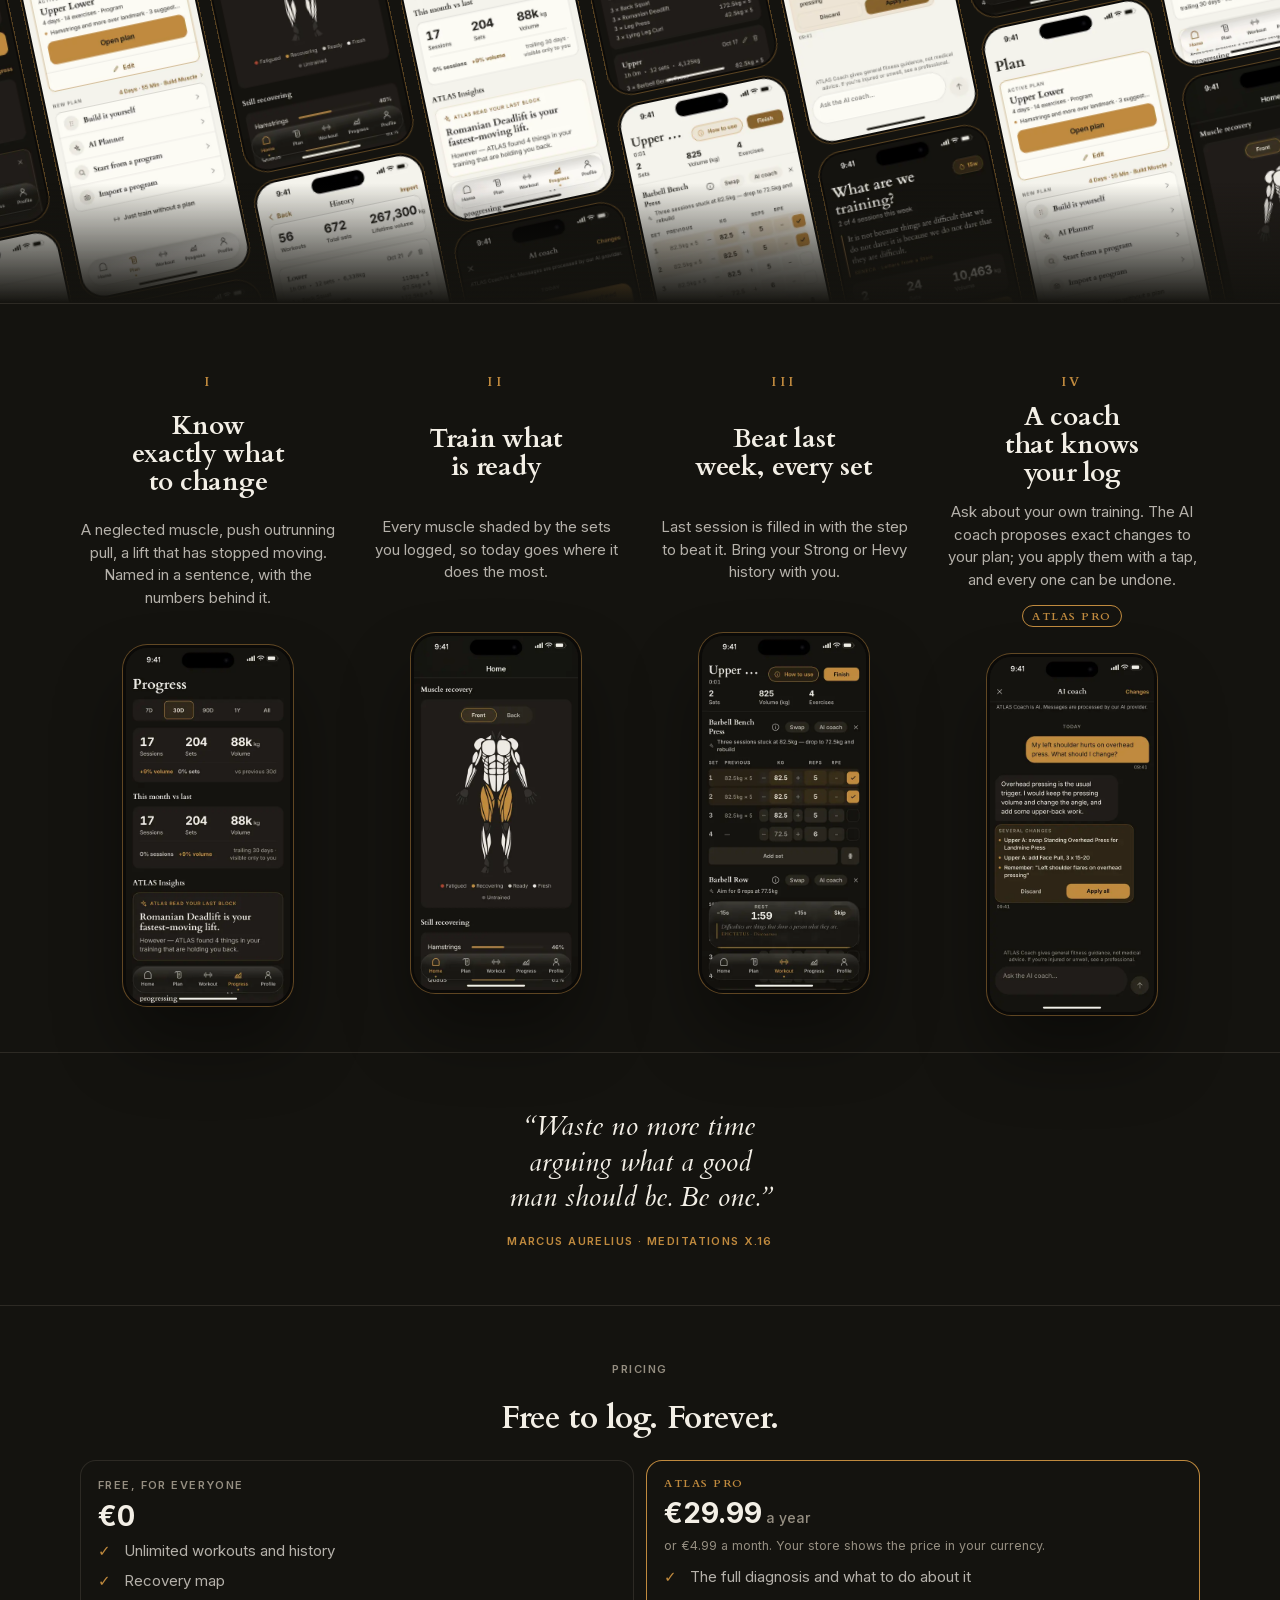
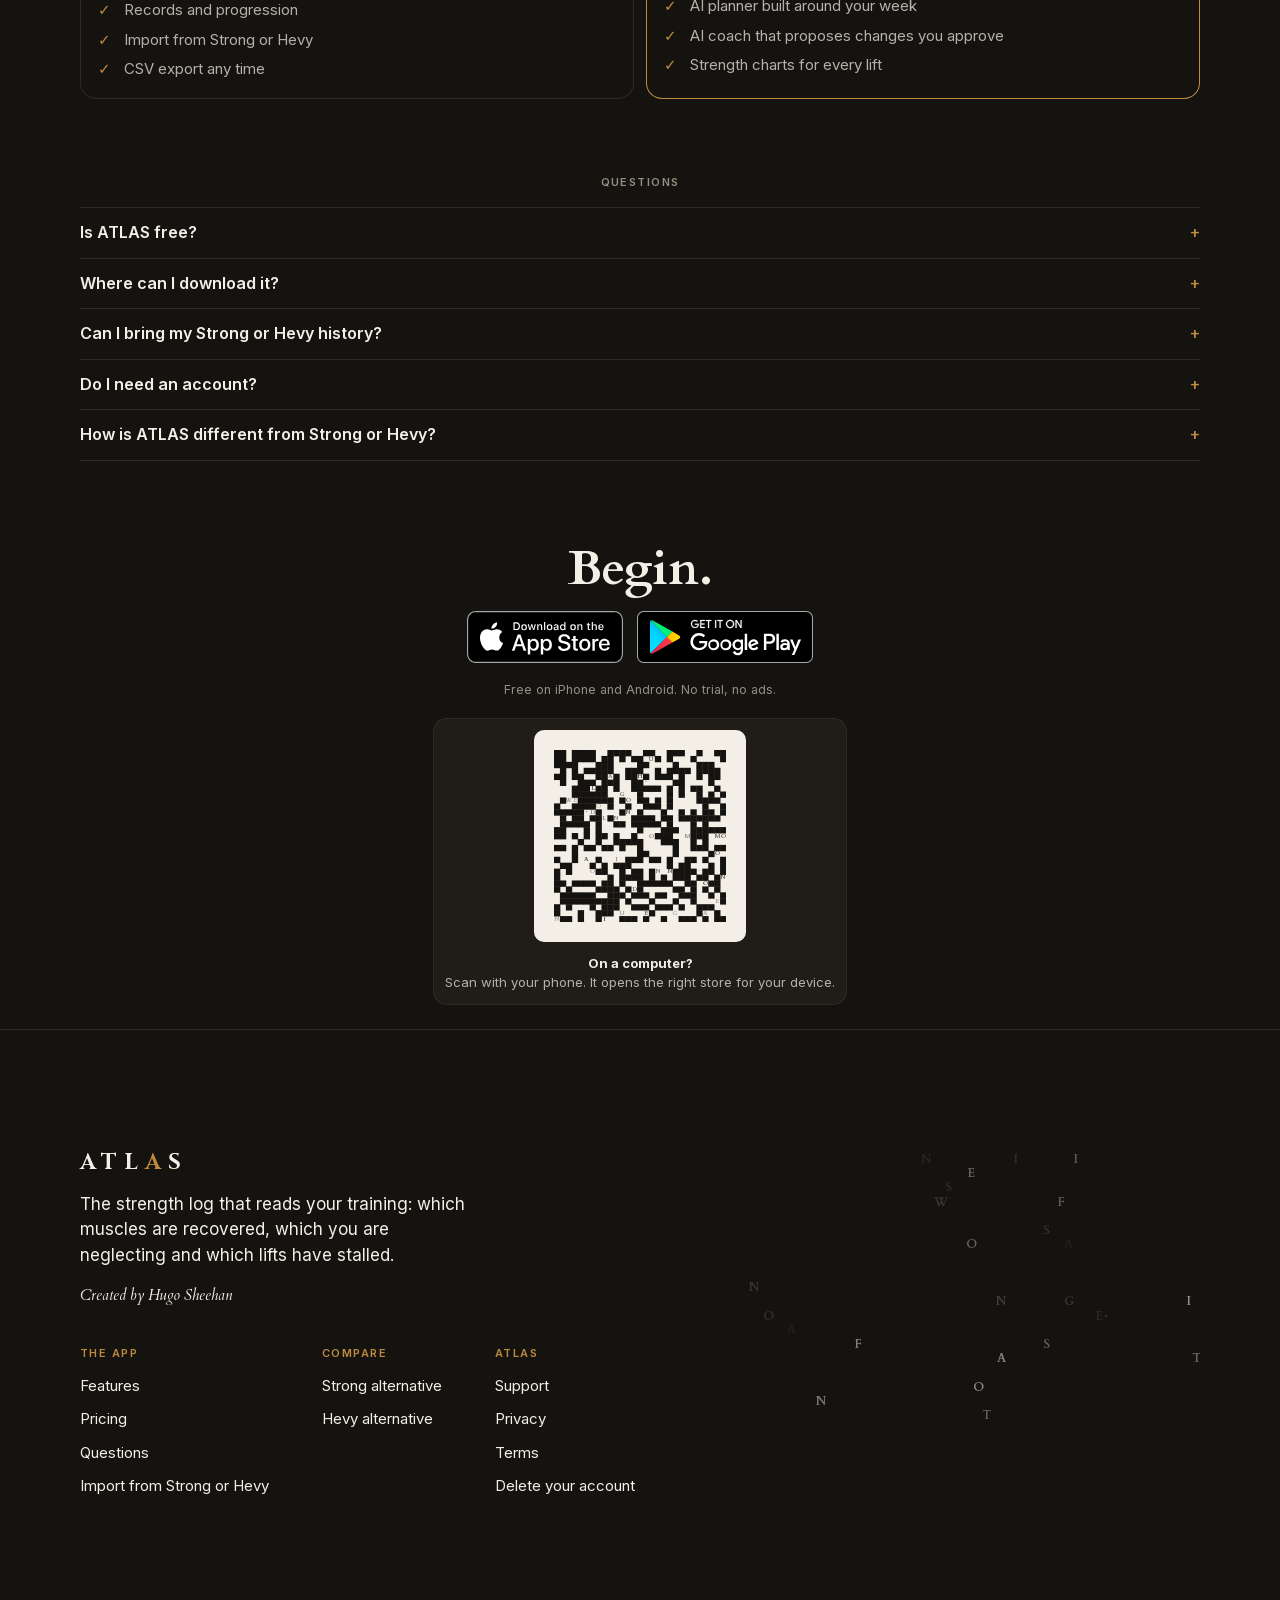
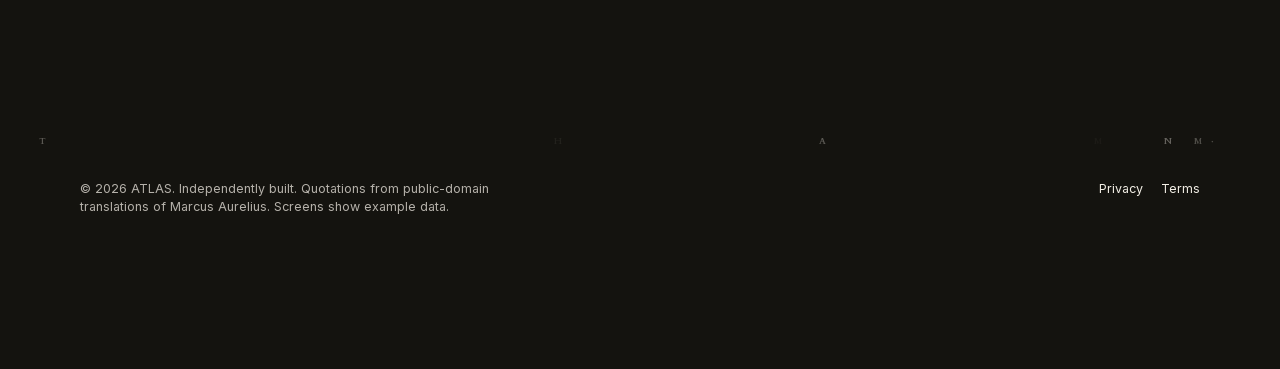
==== commit 3a94bdd0: "Coach copy: free 10 messages once, Pro about 250 a month shared with planner and import Mirrors atla" ====
--- a/index.html
+++ b/index.html
@@ -23,12 +23,12 @@
 <link rel="preload" href="/assets/fonts/Cardo-700-normal.woff2" as="font" type="font/woff2" crossorigin>
 <link rel="preload" href="/assets/fonts/Inter-400-normal.woff2" as="font" type="font/woff2" crossorigin>
 <link rel="stylesheet" href="/assets/site.css?v=a3e40115">
-<script type="application/ld+json">{"@context":"https://schema.org","@type":"SoftwareApplication","name":"ATLAS","alternateName":"ATLAS Fitness","description":"A strength-training log that reads your workouts: which muscles are recovered, which you are neglecting and which lifts have stalled, with an AI planner and coach in ATLAS PRO.","applicationCategory":"HealthApplication","applicationSubCategory":"Strength training log","operatingSystem":"iOS, Android","url":"https://atlasfitness.xyz/","creator":{"@type":"Person","name":"Hugo Sheehan"},"offers":{"@type":"Offer","price":"0","priceCurrency":"EUR","description":"Free to log. ATLAS PRO is an optional subscription."},"featureList":["Unlimited workout logging","Recovery map","Training diagnosis","Import from Strong and Hevy","AI workout planner (ATLAS PRO)","AI coach (ATLAS PRO)"]}</script>
+<script type="application/ld+json">{"@context":"https://schema.org","@type":"SoftwareApplication","name":"ATLAS","alternateName":"ATLAS Fitness","description":"A strength-training log that reads your workouts: which muscles are recovered, which you are neglecting and which lifts have stalled, with an AI coach you can try for free and an AI planner in ATLAS PRO.","applicationCategory":"HealthApplication","applicationSubCategory":"Strength training log","operatingSystem":"iOS, Android","url":"https://atlasfitness.xyz/","creator":{"@type":"Person","name":"Hugo Sheehan"},"offers":{"@type":"Offer","price":"0","priceCurrency":"EUR","description":"Free to log. ATLAS PRO is an optional subscription."},"featureList":["Unlimited workout logging","Recovery map","Training diagnosis","Import from Strong and Hevy","AI workout planner (ATLAS PRO)","AI coach (10 free messages to try, about 250 a month with ATLAS PRO)"]}</script>
 <script type="application/ld+json">{"@context":"https://schema.org","@type":"WebSite","name":"ATLAS","url":"https://atlasfitness.xyz/"}</script>
-<script type="application/ld+json">{"@context":"https://schema.org","@type":"FAQPage","mainEntity":[{"@type":"Question","name":"Is ATLAS free?","acceptedAnswer":{"@type":"Answer","text":"Yes. Logging, history, the recovery map, records, import and export are free with no session caps and no trial. ATLAS PRO adds the full diagnosis, the AI planner, the AI coach and strength charts."}},{"@type":"Question","name":"Where can I download it?","acceptedAnswer":{"@type":"Answer","text":"Search for ATLAS in the App Store on iPhone or Google Play on Android, or use the buttons on this page. The iPhone app is the first to open to everyone; the Android app is in testing now."}},{"@type":"Question","name":"Can I bring my Strong or Hevy history?","acceptedAnswer":{"@type":"Answer","text":"Yes. Export a CSV from Strong or Hevy and import it in ATLAS. Your past workouts feed the recovery map and the diagnosis from day one."}},{"@type":"Question","name":"Do I need an account?","acceptedAnswer":{"@type":"Answer","text":"Not to use the app, but it is strongly recommended. Without one your training lives only on your phone and is not backed up: lose or replace the phone and it is gone. With an account it syncs to the cloud."}},{"@type":"Question","name":"How is ATLAS different from Strong or Hevy?","acceptedAnswer":{"@type":"Answer","text":"All three log sets well. ATLAS then does the thinking: it reads your log and tells you which muscles are recovered, which you are neglecting, where push and pull are out of balance and which lifts have stalled. With ATLAS PRO, the AI planner builds a program around your days, time, equipment and history, and the AI coach answers questions about your own training and proposes exact changes to your plan. You apply them with a tap, and every change can be undone."}}]}</script>
+<script type="application/ld+json">{"@context":"https://schema.org","@type":"FAQPage","mainEntity":[{"@type":"Question","name":"Is ATLAS free?","acceptedAnswer":{"@type":"Answer","text":"Yes. Logging, history, the recovery map, records, import and export are free with no session caps and no trial. The AI coach is free to try with 10 messages. ATLAS PRO adds the full diagnosis, the AI planner, about 250 coach messages a month, shared with the planner and program import, and strength charts."}},{"@type":"Question","name":"Where can I download it?","acceptedAnswer":{"@type":"Answer","text":"Search for ATLAS in the App Store on iPhone or Google Play on Android, or use the buttons on this page. The iPhone app is the first to open to everyone; the Android app is in testing now."}},{"@type":"Question","name":"Can I bring my Strong or Hevy history?","acceptedAnswer":{"@type":"Answer","text":"Yes. Export a CSV from Strong or Hevy and import it in ATLAS. Your past workouts feed the recovery map and the diagnosis from day one."}},{"@type":"Question","name":"Do I need an account?","acceptedAnswer":{"@type":"Answer","text":"Not to use the app, but it is strongly recommended. Without one your training lives only on your phone and is not backed up: lose or replace the phone and it is gone. With an account it syncs to the cloud."}},{"@type":"Question","name":"How is ATLAS different from Strong or Hevy?","acceptedAnswer":{"@type":"Answer","text":"All three log sets well. ATLAS then does the thinking: it reads your log and tells you which muscles are recovered, which you are neglecting, where push and pull are out of balance and which lifts have stalled. The AI planner, part of ATLAS PRO, builds a program around your days, time, equipment and history. The AI coach, free to try with 10 messages and about 250 a month in ATLAS PRO, answers questions about your own training and proposes exact changes to your plan. You apply them with a tap, and every change can be undone."}}]}</script>
 </head>
 <body>
-<main id="main"><section class="hero g dh-center" data-hero><div class="top"><span class="wm">ATL<b>A</b>S</span><span class="cbi">Created by Hugo Sheehan</span></div><div class="in"><canvas class="ascii statue" data-glitch data-subj="david" data-glyph="quotes" data-render="fade" data-tone="white" data-flow="0" data-scroll="scatter" data-mouse="repel" data-detail="100" data-cut="0" role="img" aria-label="Michelangelo's David drawn in characters"></canvas><div class="copy"><div class="lc"><span class="k gold">Strength training log</span><h1><span class="ha">The log that</span> <span class="hb">reads your training</span></h1><span class="rule"></span><p class="lede">Log every set for free. ATLAS shows which muscles are recovered, which you are neglecting and which lifts have stalled. An AI coach and planner do the rest.</p></div><div class="badges"><a class="bd" data-store="ios" href="https://apps.apple.com/app/id6810396164" target="_blank" rel="noopener"><img alt="Download on the App Store" src="/assets/badges/ios.svg"></a><a class="bd" data-store="android" href="https://play.google.com/store/apps/details?id=com.hugosheehan.atlasapp" target="_blank" rel="noopener"><img alt="Get it on Google Play" src="/assets/badges/android.svg"></a></div><p class="fine">Free on iPhone and Android. No trial, no ads.</p><div class="rc"><p class="sq">Waste no more time arguing about what a good man should be. Be one.<small>Marcus Aurelius · Meditations X.16</small></p><div class="qr"><canvas class="qra" role="img" aria-label="QR code to atlasfitness.xyz/get"></canvas><p><b style="color:var(--ink)">On a computer?</b><br>Scan with your phone. It opens the right store for your device.</p></div></div></div></div></section><section class="band" aria-label="Screens from the app"><div class="hd"><span class="k gold">Inside ATLAS</span><h2>The whole app, not a mock-up</h2></div><div class="tiles" aria-hidden="true"><div class="col"><div class="ph"><img alt="" loading="lazy" decoding="async" width="432" height="936" src="/assets/screens/o-home.webp"></div><div class="ph"><img alt="" loading="lazy" decoding="async" width="432" height="936" src="/assets/screens/m-recovery.webp"></div><div class="ph"><img alt="" loading="lazy" decoding="async" width="432" height="936" src="/assets/screens/o-history.webp"></div><div class="ph"><img alt="" loading="lazy" decoding="async" width="432" height="936" src="/assets/screens/m-workout.webp"></div><div class="ph"><img alt="" loading="lazy" decoding="async" width="432" height="936" src="/assets/screens/o-plan.webp"></div><div class="ph"><img alt="" loading="lazy" decoding="async" width="432" height="936" src="/assets/screens/m-progress.webp"></div></div><div class="col"><div class="ph"><img alt="" loading="lazy" decoding="async" width="432" height="936" src="/assets/screens/m-plan.webp"></div><div class="ph"><img alt="" loading="lazy" decoding="async" width="432" height="936" src="/assets/screens/o-progress.webp"></div><div class="ph"><img alt="" loading="lazy" decoding="async" width="432" height="936" src="/assets/screens/m-coach.webp"></div><div class="ph"><img alt="" loading="lazy" decoding="async" width="432" height="936" src="/assets/screens/o-home.webp"></div><div class="ph"><img alt="" loading="lazy" decoding="async" width="432" height="936" src="/assets/screens/m-recovery.webp"></div><div class="ph"><img alt="" loading="lazy" decoding="async" width="432" height="936" src="/assets/screens/o-history.webp"></div></div><div class="col"><div class="ph"><img alt="" loading="lazy" decoding="async" width="432" height="936" src="/assets/screens/o-recovery.webp"></div><div class="ph"><img alt="" loading="lazy" decoding="async" width="432" height="936" src="/assets/screens/m-history.webp"></div><div class="ph"><img alt="" loading="lazy" decoding="async" width="432" height="936" src="/assets/screens/o-workout.webp"></div><div class="ph"><img alt="" loading="lazy" decoding="async" width="432" height="936" src="/assets/screens/m-plan.webp"></div><div class="ph"><img alt="" loading="lazy" decoding="async" width="432" height="936" src="/assets/screens/o-progress.webp"></div><div class="ph"><img alt="" loading="lazy" decoding="async" width="432" height="936" src="/assets/screens/m-coach.webp"></div></div><div class="col"><div class="ph"><img alt="" loading="lazy" decoding="async" width="432" height="936" src="/assets/screens/m-progress.webp"></div><div class="ph"><img alt="" loading="lazy" decoding="async" width="432" height="936" src="/assets/screens/o-coach.webp"></div><div class="ph"><img alt="" loading="lazy" decoding="async" width="432" height="936" src="/assets/screens/m-home.webp"></div><div class="ph"><img alt="" loading="lazy" decoding="async" width="432" height="936" src="/assets/screens/o-recovery.webp"></div><div class="ph"><img alt="" loading="lazy" decoding="async" width="432" height="936" src="/assets/screens/m-history.webp"></div><div class="ph"><img alt="" loading="lazy" decoding="async" width="432" height="936" src="/assets/screens/o-workout.webp"></div></div><div class="col"><div class="ph"><img alt="" loading="lazy" decoding="async" width="432" height="936" src="/assets/screens/o-history.webp"></div><div class="ph"><img alt="" loading="lazy" decoding="async" width="432" height="936" src="/assets/screens/m-workout.webp"></div><div class="ph"><img alt="" loading="lazy" decoding="async" width="432" height="936" src="/assets/screens/o-plan.webp"></div><div class="ph"><img alt="" loading="lazy" decoding="async" width="432" height="936" src="/assets/screens/m-progress.webp"></div><div class="ph"><img alt="" loading="lazy" decoding="async" width="432" height="936" src="/assets/screens/o-coach.webp"></div><div class="ph"><img alt="" loading="lazy" decoding="async" width="432" height="936" src="/assets/screens/m-home.webp"></div></div><div class="col"><div class="ph"><img alt="" loading="lazy" decoding="async" width="432" height="936" src="/assets/screens/m-coach.webp"></div><div class="ph"><img alt="" loading="lazy" decoding="async" width="432" height="936" src="/assets/screens/o-home.webp"></div><div class="ph"><img alt="" loading="lazy" decoding="async" width="432" height="936" src="/assets/screens/m-recovery.webp"></div><div class="ph"><img alt="" loading="lazy" decoding="async" width="432" height="936" src="/assets/screens/o-history.webp"></div><div class="ph"><img alt="" loading="lazy" decoding="async" width="432" height="936" src="/assets/screens/m-workout.webp"></div><div class="ph"><img alt="" loading="lazy" decoding="async" width="432" height="936" src="/assets/screens/o-plan.webp"></div></div><div class="col"><div class="ph"><img alt="" loading="lazy" decoding="async" width="432" height="936" src="/assets/screens/o-workout.webp"></div><div class="ph"><img alt="" loading="lazy" decoding="async" width="432" height="936" src="/assets/screens/m-plan.webp"></div><div class="ph"><img alt="" loading="lazy" decoding="async" width="432" height="936" src="/assets/screens/o-progress.webp"></div><div class="ph"><img alt="" loading="lazy" decoding="async" width="432" height="936" src="/assets/screens/m-coach.webp"></div><div class="ph"><img alt="" loading="lazy" decoding="async" width="432" height="936" src="/assets/screens/o-home.webp"></div><div class="ph"><img alt="" loading="lazy" decoding="async" width="432" height="936" src="/assets/screens/m-recovery.webp"></div></div><div class="col"><div class="ph"><img alt="" loading="lazy" decoding="async" width="432" height="936" src="/assets/screens/m-home.webp"></div><div class="ph"><img alt="" loading="lazy" decoding="async" width="432" height="936" src="/assets/screens/o-recovery.webp"></div><div class="ph"><img alt="" loading="lazy" decoding="async" width="432" height="936" src="/assets/screens/m-history.webp"></div><div class="ph"><img alt="" loading="lazy" decoding="async" width="432" height="936" src="/assets/screens/o-workout.webp"></div><div class="ph"><img alt="" loading="lazy" decoding="async" width="432" height="936" src="/assets/screens/m-plan.webp"></div><div class="ph"><img alt="" loading="lazy" decoding="async" width="432" height="936" src="/assets/screens/o-progress.webp"></div></div><div class="col"><div class="ph"><img alt="" loading="lazy" decoding="async" width="432" height="936" src="/assets/screens/o-plan.webp"></div><div class="ph"><img alt="" loading="lazy" decoding="async" width="432" height="936" src="/assets/screens/m-progress.webp"></div><div class="ph"><img alt="" loading="lazy" decoding="async" width="432" height="936" src="/assets/screens/o-coach.webp"></div><div class="ph"><img alt="" loading="lazy" decoding="async" width="432" height="936" src="/assets/screens/m-home.webp"></div><div class="ph"><img alt="" loading="lazy" decoding="async" width="432" height="936" src="/assets/screens/o-recovery.webp"></div><div class="ph"><img alt="" loading="lazy" decoding="async" width="432" height="936" src="/assets/screens/m-history.webp"></div></div><div class="col"><div class="ph"><img alt="" loading="lazy" decoding="async" width="432" height="936" src="/assets/screens/m-recovery.webp"></div><div class="ph"><img alt="" loading="lazy" decoding="async" width="432" height="936" src="/assets/screens/o-history.webp"></div><div class="ph"><img alt="" loading="lazy" decoding="async" width="432" height="936" src="/assets/screens/m-workout.webp"></div><div class="ph"><img alt="" loading="lazy" decoding="async" width="432" height="936" src="/assets/screens/o-plan.webp"></div><div class="ph"><img alt="" loading="lazy" decoding="async" width="432" height="936" src="/assets/screens/m-progress.webp"></div><div class="ph"><img alt="" loading="lazy" decoding="async" width="432" height="936" src="/assets/screens/o-coach.webp"></div></div><div class="col"><div class="ph"><img alt="" loading="lazy" decoding="async" width="432" height="936" src="/assets/screens/o-progress.webp"></div><div class="ph"><img alt="" loading="lazy" decoding="async" width="432" height="936" src="/assets/screens/m-coach.webp"></div><div class="ph"><img alt="" loading="lazy" decoding="async" width="432" height="936" src="/assets/screens/o-home.webp"></div><div class="ph"><img alt="" loading="lazy" decoding="async" width="432" height="936" src="/assets/screens/m-recovery.webp"></div><div class="ph"><img alt="" loading="lazy" decoding="async" width="432" height="936" src="/assets/screens/o-history.webp"></div><div class="ph"><img alt="" loading="lazy" decoding="async" width="432" height="936" src="/assets/screens/m-workout.webp"></div></div></div></section><section class="g" id="features"><div class="in read"><div class="rd"><span class="nm">I</span><h2>Know exactly what to change</h2><p>A neglected muscle, push outrunning pull, a lift that has stopped moving. Named in a sentence, with the numbers behind it.</p><div class="ph"><img alt="" loading="lazy" decoding="async" width="432" height="936" src="/assets/screens/o-progress.webp"></div></div><div class="rd"><span class="nm">II</span><h2>Train what is ready</h2><p>Every muscle shaded by the sets you logged, so today goes where it does the most.</p><div class="ph"><img alt="" loading="lazy" decoding="async" width="432" height="936" src="/assets/screens/o-recovery.webp"></div></div><div class="rd"><span class="nm">III</span><h2>Beat last week, every set</h2><p>Last session is filled in with the step to beat it. Bring your Strong or Hevy history with you.</p><div class="ph"><img alt="" loading="lazy" decoding="async" width="432" height="936" src="/assets/screens/o-workout.webp"></div></div><div class="rd"><span class="nm">IV</span><h2>A coach that knows your log</h2><p>Ask about your own training. The AI coach proposes exact changes to your plan; you apply them with a tap, and every one can be undone.</p><span class="pro">ATLAS PRO</span><div class="ph"><img alt="" loading="lazy" decoding="async" width="432" height="936" src="/assets/screens/o-coach.webp"></div></div></div></section><section class="g qt"><q>Waste no more time arguing what a good man should be. Be one.</q><span class="k gold">Marcus Aurelius · Meditations X.16</span></section><section class="g" id="pricing"><div class="in sec"><span class="k">Pricing</span><h2>Free to log. Forever.</h2><div class="tiers"><div class="tier"><span class="k">Free, for everyone</span><span class="price num">€0</span><ul><li>Unlimited workouts and history</li><li>Recovery map</li><li>Records and progression</li><li>Import from Strong or Hevy</li><li>CSV export any time</li></ul></div><div class="tier pro"><span class="badge">ATLAS PRO</span><span class="price num">€29.99<small> a year</small></span><span class="fine">or €4.99 a month. Your store shows the price in your currency.</span><ul><li>The full diagnosis and what to do about it</li><li>AI planner built around your week</li><li>AI coach that proposes changes you approve</li><li>Strength charts for every lift</li></ul></div></div></div></section><section class="g" id="questions"><div class="in sec"><span class="k">Questions</span><div class="faq"><details><summary>Is ATLAS free?</summary><p>Yes. Logging, history, the recovery map, records, import and export are free with no session caps and no trial. ATLAS PRO adds the full diagnosis, the AI planner, the AI coach and strength charts.</p></details><details><summary>Where can I download it?</summary><p>Search for ATLAS in the App Store on iPhone or Google Play on Android, or use the buttons on this page. The iPhone app is the first to open to everyone; the Android app is in testing now.</p></details><details><summary>Can I bring my Strong or Hevy history?</summary><p>Yes. Export a CSV from Strong or Hevy and import it in ATLAS. Your past workouts feed the recovery map and the diagnosis from day one.</p></details><details><summary>Do I need an account?</summary><p>Not to use the app, but it is strongly recommended. Without one your training lives only on your phone and is not backed up: lose or replace the phone and it is gone. With an account it syncs to the cloud.</p></details><details><summary>How is ATLAS different from Strong or Hevy?</summary><p>All three log sets well. ATLAS then does the thinking: it reads your log and tells you which muscles are recovered, which you are neglecting, where push and pull are out of balance and which lifts have stalled. With ATLAS PRO, the AI planner builds a program around your days, time, equipment and history, and the AI coach answers questions about your own training and proposes exact changes to your plan. You apply them with a tap, and every change can be undone.</p></details></div></div></section><section class="g end"><h2>Begin.</h2><div class="badges"><a class="bd" data-store="ios" href="https://apps.apple.com/app/id6810396164" target="_blank" rel="noopener"><img alt="Download on the App Store" src="/assets/badges/ios.svg"></a><a class="bd" data-store="android" href="https://play.google.com/store/apps/details?id=com.hugosheehan.atlasapp" target="_blank" rel="noopener"><img alt="Get it on Google Play" src="/assets/badges/android.svg"></a></div><p class="fine">Free on iPhone and Android. No trial, no ads.</p><div class="qr"><canvas class="qra" role="img" aria-label="QR code to atlasfitness.xyz/get"></canvas><p><b style="color:var(--ink)">On a computer?</b><br>Scan with your phone. It opens the right store for your device.</p></div></section></main><footer class="fx" data-fc="ivory" data-t="obsidian"><div class="fx-top"><div class="fx-l g"><span class="wm">ATL<b>A</b>S</span><p>The strength log that reads your training: which muscles are recovered, which you are neglecting and which lifts have stalled.</p><p class="by">Created by Hugo Sheehan</p><nav class="fx-cols" aria-label="Footer"><div><span class="k">The app</span><a href="/#features">Features</a><a href="/#pricing">Pricing</a><a href="/#questions">Questions</a><a href="/import-strong-hevy/">Import from Strong or Hevy</a></div><div><span class="k">Compare</span><a href="/strong-alternative/">Strong alternative</a><a href="/hevy-alternative/">Hevy alternative</a></div><div><span class="k">ATLAS</span><a href="mailto:support@atlasfitness.xyz">Support</a><a href="/privacy.html">Privacy</a><a href="/terms.html">Terms</a><a href="/privacy.html#your-rights">Delete your account</a></div></nav></div><div class="fx-art"><canvas class="ascii " data-glitch data-dissolve="0.16,0.17,0.1" data-subj="head" data-glyph="quotes" data-render="fade" data-tone="white" data-flow="0" data-scroll="scatter" data-mouse="repel" data-detail="" data-cut="2" role="img" aria-label="Michelangelo's David, drawn in letters"></canvas></div><canvas class="ascii fx-line" data-subj="line" data-step="5" data-glyph="quotes" data-render="fade" data-tone="white" data-scroll="scatter" data-mouse="none" data-glitch data-cut="0" data-detail="" aria-hidden="true"></canvas></div><div class="fx-bot g"><p>© 2026 ATLAS. Independently built. Quotations from public-domain translations of Marcus Aurelius. Screens show example data.</p><nav><a href="/privacy.html">Privacy</a><a href="/terms.html">Terms</a></nav></div></footer><script src="/assets/stores.js?v=a3e40115"></script>
+<main id="main"><section class="hero g dh-center" data-hero><div class="top"><span class="wm">ATL<b>A</b>S</span><span class="cbi">Created by Hugo Sheehan</span></div><div class="in"><canvas class="ascii statue" data-glitch data-subj="david" data-glyph="quotes" data-render="fade" data-tone="white" data-flow="0" data-scroll="scatter" data-mouse="repel" data-detail="100" data-cut="0" role="img" aria-label="Michelangelo's David drawn in characters"></canvas><div class="copy"><div class="lc"><span class="k gold">Strength training log</span><h1><span class="ha">The log that</span> <span class="hb">reads your training</span></h1><span class="rule"></span><p class="lede">Log every set for free. ATLAS shows which muscles are recovered, which you are neglecting and which lifts have stalled. An AI coach and planner do the rest.</p></div><div class="badges"><a class="bd" data-store="ios" href="https://apps.apple.com/app/id6810396164" target="_blank" rel="noopener"><img alt="Download on the App Store" src="/assets/badges/ios.svg"></a><a class="bd" data-store="android" href="https://play.google.com/store/apps/details?id=com.hugosheehan.atlasapp" target="_blank" rel="noopener"><img alt="Get it on Google Play" src="/assets/badges/android.svg"></a></div><p class="fine">Free on iPhone and Android. No trial, no ads.</p><div class="rc"><p class="sq">Waste no more time arguing about what a good man should be. Be one.<small>Marcus Aurelius · Meditations X.16</small></p><div class="qr"><canvas class="qra" role="img" aria-label="QR code to atlasfitness.xyz/get"></canvas><p><b style="color:var(--ink)">On a computer?</b><br>Scan with your phone. It opens the right store for your device.</p></div></div></div></div></section><section class="band" aria-label="Screens from the app"><div class="hd"><span class="k gold">Inside ATLAS</span><h2>The whole app, not a mock-up</h2></div><div class="tiles" aria-hidden="true"><div class="col"><div class="ph"><img alt="" loading="lazy" decoding="async" width="432" height="936" src="/assets/screens/o-home.webp"></div><div class="ph"><img alt="" loading="lazy" decoding="async" width="432" height="936" src="/assets/screens/m-recovery.webp"></div><div class="ph"><img alt="" loading="lazy" decoding="async" width="432" height="936" src="/assets/screens/o-history.webp"></div><div class="ph"><img alt="" loading="lazy" decoding="async" width="432" height="936" src="/assets/screens/m-workout.webp"></div><div class="ph"><img alt="" loading="lazy" decoding="async" width="432" height="936" src="/assets/screens/o-plan.webp"></div><div class="ph"><img alt="" loading="lazy" decoding="async" width="432" height="936" src="/assets/screens/m-progress.webp"></div></div><div class="col"><div class="ph"><img alt="" loading="lazy" decoding="async" width="432" height="936" src="/assets/screens/m-plan.webp"></div><div class="ph"><img alt="" loading="lazy" decoding="async" width="432" height="936" src="/assets/screens/o-progress.webp"></div><div class="ph"><img alt="" loading="lazy" decoding="async" width="432" height="936" src="/assets/screens/m-coach.webp"></div><div class="ph"><img alt="" loading="lazy" decoding="async" width="432" height="936" src="/assets/screens/o-home.webp"></div><div class="ph"><img alt="" loading="lazy" decoding="async" width="432" height="936" src="/assets/screens/m-recovery.webp"></div><div class="ph"><img alt="" loading="lazy" decoding="async" width="432" height="936" src="/assets/screens/o-history.webp"></div></div><div class="col"><div class="ph"><img alt="" loading="lazy" decoding="async" width="432" height="936" src="/assets/screens/o-recovery.webp"></div><div class="ph"><img alt="" loading="lazy" decoding="async" width="432" height="936" src="/assets/screens/m-history.webp"></div><div class="ph"><img alt="" loading="lazy" decoding="async" width="432" height="936" src="/assets/screens/o-workout.webp"></div><div class="ph"><img alt="" loading="lazy" decoding="async" width="432" height="936" src="/assets/screens/m-plan.webp"></div><div class="ph"><img alt="" loading="lazy" decoding="async" width="432" height="936" src="/assets/screens/o-progress.webp"></div><div class="ph"><img alt="" loading="lazy" decoding="async" width="432" height="936" src="/assets/screens/m-coach.webp"></div></div><div class="col"><div class="ph"><img alt="" loading="lazy" decoding="async" width="432" height="936" src="/assets/screens/m-progress.webp"></div><div class="ph"><img alt="" loading="lazy" decoding="async" width="432" height="936" src="/assets/screens/o-coach.webp"></div><div class="ph"><img alt="" loading="lazy" decoding="async" width="432" height="936" src="/assets/screens/m-home.webp"></div><div class="ph"><img alt="" loading="lazy" decoding="async" width="432" height="936" src="/assets/screens/o-recovery.webp"></div><div class="ph"><img alt="" loading="lazy" decoding="async" width="432" height="936" src="/assets/screens/m-history.webp"></div><div class="ph"><img alt="" loading="lazy" decoding="async" width="432" height="936" src="/assets/screens/o-workout.webp"></div></div><div class="col"><div class="ph"><img alt="" loading="lazy" decoding="async" width="432" height="936" src="/assets/screens/o-history.webp"></div><div class="ph"><img alt="" loading="lazy" decoding="async" width="432" height="936" src="/assets/screens/m-workout.webp"></div><div class="ph"><img alt="" loading="lazy" decoding="async" width="432" height="936" src="/assets/screens/o-plan.webp"></div><div class="ph"><img alt="" loading="lazy" decoding="async" width="432" height="936" src="/assets/screens/m-progress.webp"></div><div class="ph"><img alt="" loading="lazy" decoding="async" width="432" height="936" src="/assets/screens/o-coach.webp"></div><div class="ph"><img alt="" loading="lazy" decoding="async" width="432" height="936" src="/assets/screens/m-home.webp"></div></div><div class="col"><div class="ph"><img alt="" loading="lazy" decoding="async" width="432" height="936" src="/assets/screens/m-coach.webp"></div><div class="ph"><img alt="" loading="lazy" decoding="async" width="432" height="936" src="/assets/screens/o-home.webp"></div><div class="ph"><img alt="" loading="lazy" decoding="async" width="432" height="936" src="/assets/screens/m-recovery.webp"></div><div class="ph"><img alt="" loading="lazy" decoding="async" width="432" height="936" src="/assets/screens/o-history.webp"></div><div class="ph"><img alt="" loading="lazy" decoding="async" width="432" height="936" src="/assets/screens/m-workout.webp"></div><div class="ph"><img alt="" loading="lazy" decoding="async" width="432" height="936" src="/assets/screens/o-plan.webp"></div></div><div class="col"><div class="ph"><img alt="" loading="lazy" decoding="async" width="432" height="936" src="/assets/screens/o-workout.webp"></div><div class="ph"><img alt="" loading="lazy" decoding="async" width="432" height="936" src="/assets/screens/m-plan.webp"></div><div class="ph"><img alt="" loading="lazy" decoding="async" width="432" height="936" src="/assets/screens/o-progress.webp"></div><div class="ph"><img alt="" loading="lazy" decoding="async" width="432" height="936" src="/assets/screens/m-coach.webp"></div><div class="ph"><img alt="" loading="lazy" decoding="async" width="432" height="936" src="/assets/screens/o-home.webp"></div><div class="ph"><img alt="" loading="lazy" decoding="async" width="432" height="936" src="/assets/screens/m-recovery.webp"></div></div><div class="col"><div class="ph"><img alt="" loading="lazy" decoding="async" width="432" height="936" src="/assets/screens/m-home.webp"></div><div class="ph"><img alt="" loading="lazy" decoding="async" width="432" height="936" src="/assets/screens/o-recovery.webp"></div><div class="ph"><img alt="" loading="lazy" decoding="async" width="432" height="936" src="/assets/screens/m-history.webp"></div><div class="ph"><img alt="" loading="lazy" decoding="async" width="432" height="936" src="/assets/screens/o-workout.webp"></div><div class="ph"><img alt="" loading="lazy" decoding="async" width="432" height="936" src="/assets/screens/m-plan.webp"></div><div class="ph"><img alt="" loading="lazy" decoding="async" width="432" height="936" src="/assets/screens/o-progress.webp"></div></div><div class="col"><div class="ph"><img alt="" loading="lazy" decoding="async" width="432" height="936" src="/assets/screens/o-plan.webp"></div><div class="ph"><img alt="" loading="lazy" decoding="async" width="432" height="936" src="/assets/screens/m-progress.webp"></div><div class="ph"><img alt="" loading="lazy" decoding="async" width="432" height="936" src="/assets/screens/o-coach.webp"></div><div class="ph"><img alt="" loading="lazy" decoding="async" width="432" height="936" src="/assets/screens/m-home.webp"></div><div class="ph"><img alt="" loading="lazy" decoding="async" width="432" height="936" src="/assets/screens/o-recovery.webp"></div><div class="ph"><img alt="" loading="lazy" decoding="async" width="432" height="936" src="/assets/screens/m-history.webp"></div></div><div class="col"><div class="ph"><img alt="" loading="lazy" decoding="async" width="432" height="936" src="/assets/screens/m-recovery.webp"></div><div class="ph"><img alt="" loading="lazy" decoding="async" width="432" height="936" src="/assets/screens/o-history.webp"></div><div class="ph"><img alt="" loading="lazy" decoding="async" width="432" height="936" src="/assets/screens/m-workout.webp"></div><div class="ph"><img alt="" loading="lazy" decoding="async" width="432" height="936" src="/assets/screens/o-plan.webp"></div><div class="ph"><img alt="" loading="lazy" decoding="async" width="432" height="936" src="/assets/screens/m-progress.webp"></div><div class="ph"><img alt="" loading="lazy" decoding="async" width="432" height="936" src="/assets/screens/o-coach.webp"></div></div><div class="col"><div class="ph"><img alt="" loading="lazy" decoding="async" width="432" height="936" src="/assets/screens/o-progress.webp"></div><div class="ph"><img alt="" loading="lazy" decoding="async" width="432" height="936" src="/assets/screens/m-coach.webp"></div><div class="ph"><img alt="" loading="lazy" decoding="async" width="432" height="936" src="/assets/screens/o-home.webp"></div><div class="ph"><img alt="" loading="lazy" decoding="async" width="432" height="936" src="/assets/screens/m-recovery.webp"></div><div class="ph"><img alt="" loading="lazy" decoding="async" width="432" height="936" src="/assets/screens/o-history.webp"></div><div class="ph"><img alt="" loading="lazy" decoding="async" width="432" height="936" src="/assets/screens/m-workout.webp"></div></div></div></section><section class="g" id="features"><div class="in read"><div class="rd"><span class="nm">I</span><h2>Know exactly what to change</h2><p>A neglected muscle, push outrunning pull, a lift that has stopped moving. Named in a sentence, with the numbers behind it.</p><div class="ph"><img alt="" loading="lazy" decoding="async" width="432" height="936" src="/assets/screens/o-progress.webp"></div></div><div class="rd"><span class="nm">II</span><h2>Train what is ready</h2><p>Every muscle shaded by the sets you logged, so today goes where it does the most.</p><div class="ph"><img alt="" loading="lazy" decoding="async" width="432" height="936" src="/assets/screens/o-recovery.webp"></div></div><div class="rd"><span class="nm">III</span><h2>Beat last week, every set</h2><p>Last session is filled in with the step to beat it. Bring your Strong or Hevy history with you.</p><div class="ph"><img alt="" loading="lazy" decoding="async" width="432" height="936" src="/assets/screens/o-workout.webp"></div></div><div class="rd"><span class="nm">IV</span><h2>A coach that knows your log</h2><p>Ask about your own training. The AI coach proposes exact changes to your plan; you apply them with a tap, and every one can be undone.</p><span class="pro">ATLAS PRO</span><div class="ph"><img alt="" loading="lazy" decoding="async" width="432" height="936" src="/assets/screens/o-coach.webp"></div></div></div></section><section class="g qt"><q>Waste no more time arguing what a good man should be. Be one.</q><span class="k gold">Marcus Aurelius · Meditations X.16</span></section><section class="g" id="pricing"><div class="in sec"><span class="k">Pricing</span><h2>Free to log. Forever.</h2><div class="tiers"><div class="tier"><span class="k">Free, for everyone</span><span class="price num">€0</span><ul><li>Unlimited workouts and history</li><li>Recovery map</li><li>Records and progression</li><li>Import from Strong or Hevy</li><li>CSV export any time</li></ul></div><div class="tier pro"><span class="badge">ATLAS PRO</span><span class="price num">€29.99<small> a year</small></span><span class="fine">or €4.99 a month. Your store shows the price in your currency.</span><ul><li>The full diagnosis and what to do about it</li><li>AI planner built around your week</li><li>AI coach that proposes changes you approve</li><li>Strength charts for every lift</li></ul></div></div></div></section><section class="g" id="questions"><div class="in sec"><span class="k">Questions</span><div class="faq"><details><summary>Is ATLAS free?</summary><p>Yes. Logging, history, the recovery map, records, import and export are free with no session caps and no trial. The AI coach is free to try with 10 messages. ATLAS PRO adds the full diagnosis, the AI planner, about 250 coach messages a month, shared with the planner and program import, and strength charts.</p></details><details><summary>Where can I download it?</summary><p>Search for ATLAS in the App Store on iPhone or Google Play on Android, or use the buttons on this page. The iPhone app is the first to open to everyone; the Android app is in testing now.</p></details><details><summary>Can I bring my Strong or Hevy history?</summary><p>Yes. Export a CSV from Strong or Hevy and import it in ATLAS. Your past workouts feed the recovery map and the diagnosis from day one.</p></details><details><summary>Do I need an account?</summary><p>Not to use the app, but it is strongly recommended. Without one your training lives only on your phone and is not backed up: lose or replace the phone and it is gone. With an account it syncs to the cloud.</p></details><details><summary>How is ATLAS different from Strong or Hevy?</summary><p>All three log sets well. ATLAS then does the thinking: it reads your log and tells you which muscles are recovered, which you are neglecting, where push and pull are out of balance and which lifts have stalled. The AI planner, part of ATLAS PRO, builds a program around your days, time, equipment and history. The AI coach, free to try with 10 messages and about 250 a month in ATLAS PRO, answers questions about your own training and proposes exact changes to your plan. You apply them with a tap, and every change can be undone.</p></details></div></div></section><section class="g end"><h2>Begin.</h2><div class="badges"><a class="bd" data-store="ios" href="https://apps.apple.com/app/id6810396164" target="_blank" rel="noopener"><img alt="Download on the App Store" src="/assets/badges/ios.svg"></a><a class="bd" data-store="android" href="https://play.google.com/store/apps/details?id=com.hugosheehan.atlasapp" target="_blank" rel="noopener"><img alt="Get it on Google Play" src="/assets/badges/android.svg"></a></div><p class="fine">Free on iPhone and Android. No trial, no ads.</p><div class="qr"><canvas class="qra" role="img" aria-label="QR code to atlasfitness.xyz/get"></canvas><p><b style="color:var(--ink)">On a computer?</b><br>Scan with your phone. It opens the right store for your device.</p></div></section></main><footer class="fx" data-fc="ivory" data-t="obsidian"><div class="fx-top"><div class="fx-l g"><span class="wm">ATL<b>A</b>S</span><p>The strength log that reads your training: which muscles are recovered, which you are neglecting and which lifts have stalled.</p><p class="by">Created by Hugo Sheehan</p><nav class="fx-cols" aria-label="Footer"><div><span class="k">The app</span><a href="/#features">Features</a><a href="/#pricing">Pricing</a><a href="/#questions">Questions</a><a href="/import-strong-hevy/">Import from Strong or Hevy</a></div><div><span class="k">Compare</span><a href="/strong-alternative/">Strong alternative</a><a href="/hevy-alternative/">Hevy alternative</a></div><div><span class="k">ATLAS</span><a href="mailto:support@atlasfitness.xyz">Support</a><a href="/privacy.html">Privacy</a><a href="/terms.html">Terms</a><a href="/privacy.html#your-rights">Delete your account</a></div></nav></div><div class="fx-art"><canvas class="ascii " data-glitch data-dissolve="0.16,0.17,0.1" data-subj="head" data-glyph="quotes" data-render="fade" data-tone="white" data-flow="0" data-scroll="scatter" data-mouse="repel" data-detail="" data-cut="2" role="img" aria-label="Michelangelo's David, drawn in letters"></canvas></div><canvas class="ascii fx-line" data-subj="line" data-step="5" data-glyph="quotes" data-render="fade" data-tone="white" data-scroll="scatter" data-mouse="none" data-glitch data-cut="0" data-detail="" aria-hidden="true"></canvas></div><div class="fx-bot g"><p>© 2026 ATLAS. Independently built. Quotations from public-domain translations of Marcus Aurelius. Screens show example data.</p><nav><a href="/privacy.html">Privacy</a><a href="/terms.html">Terms</a></nav></div></footer><script src="/assets/stores.js?v=a3e40115"></script>
 <script src="/assets/data.js?v=a3e40115"></script>
 <script src="/assets/ascii.js?v=a3e40115"></script>
 <script src="/assets/site.js?v=a3e40115"></script>
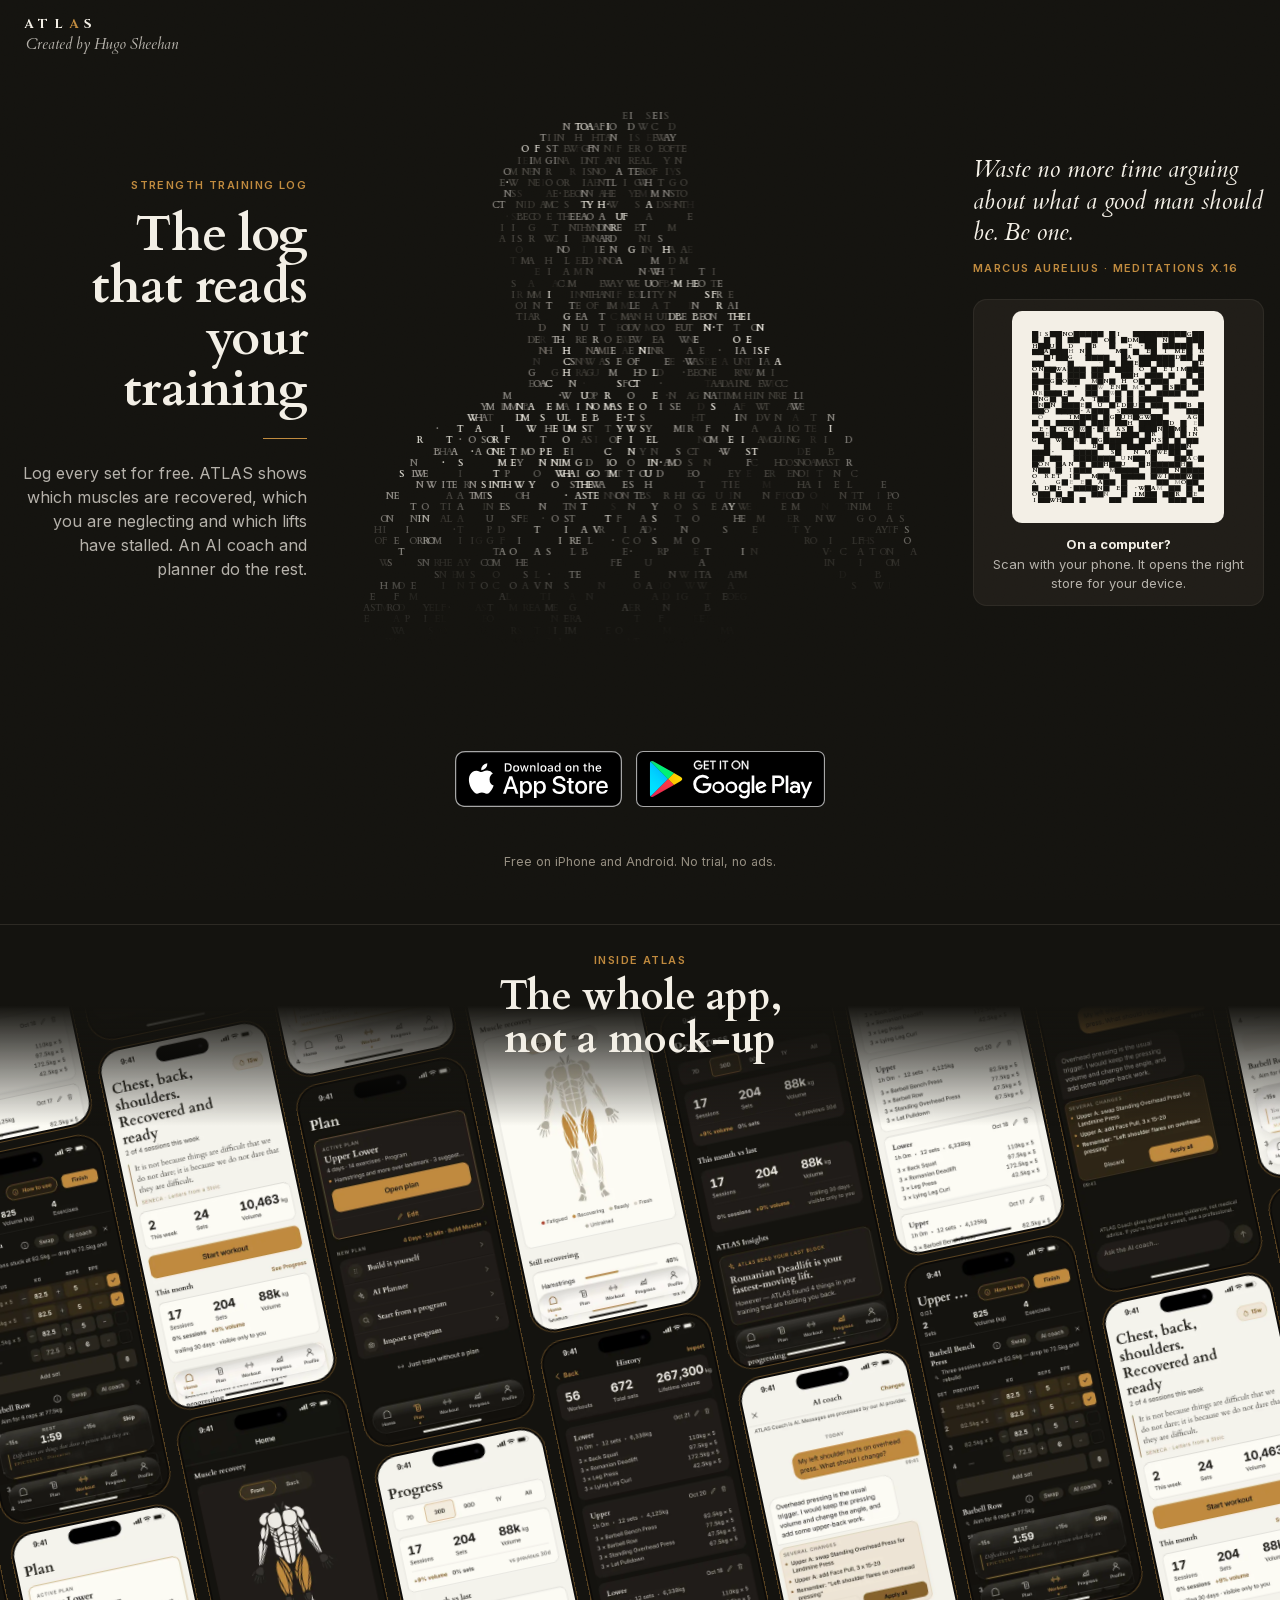
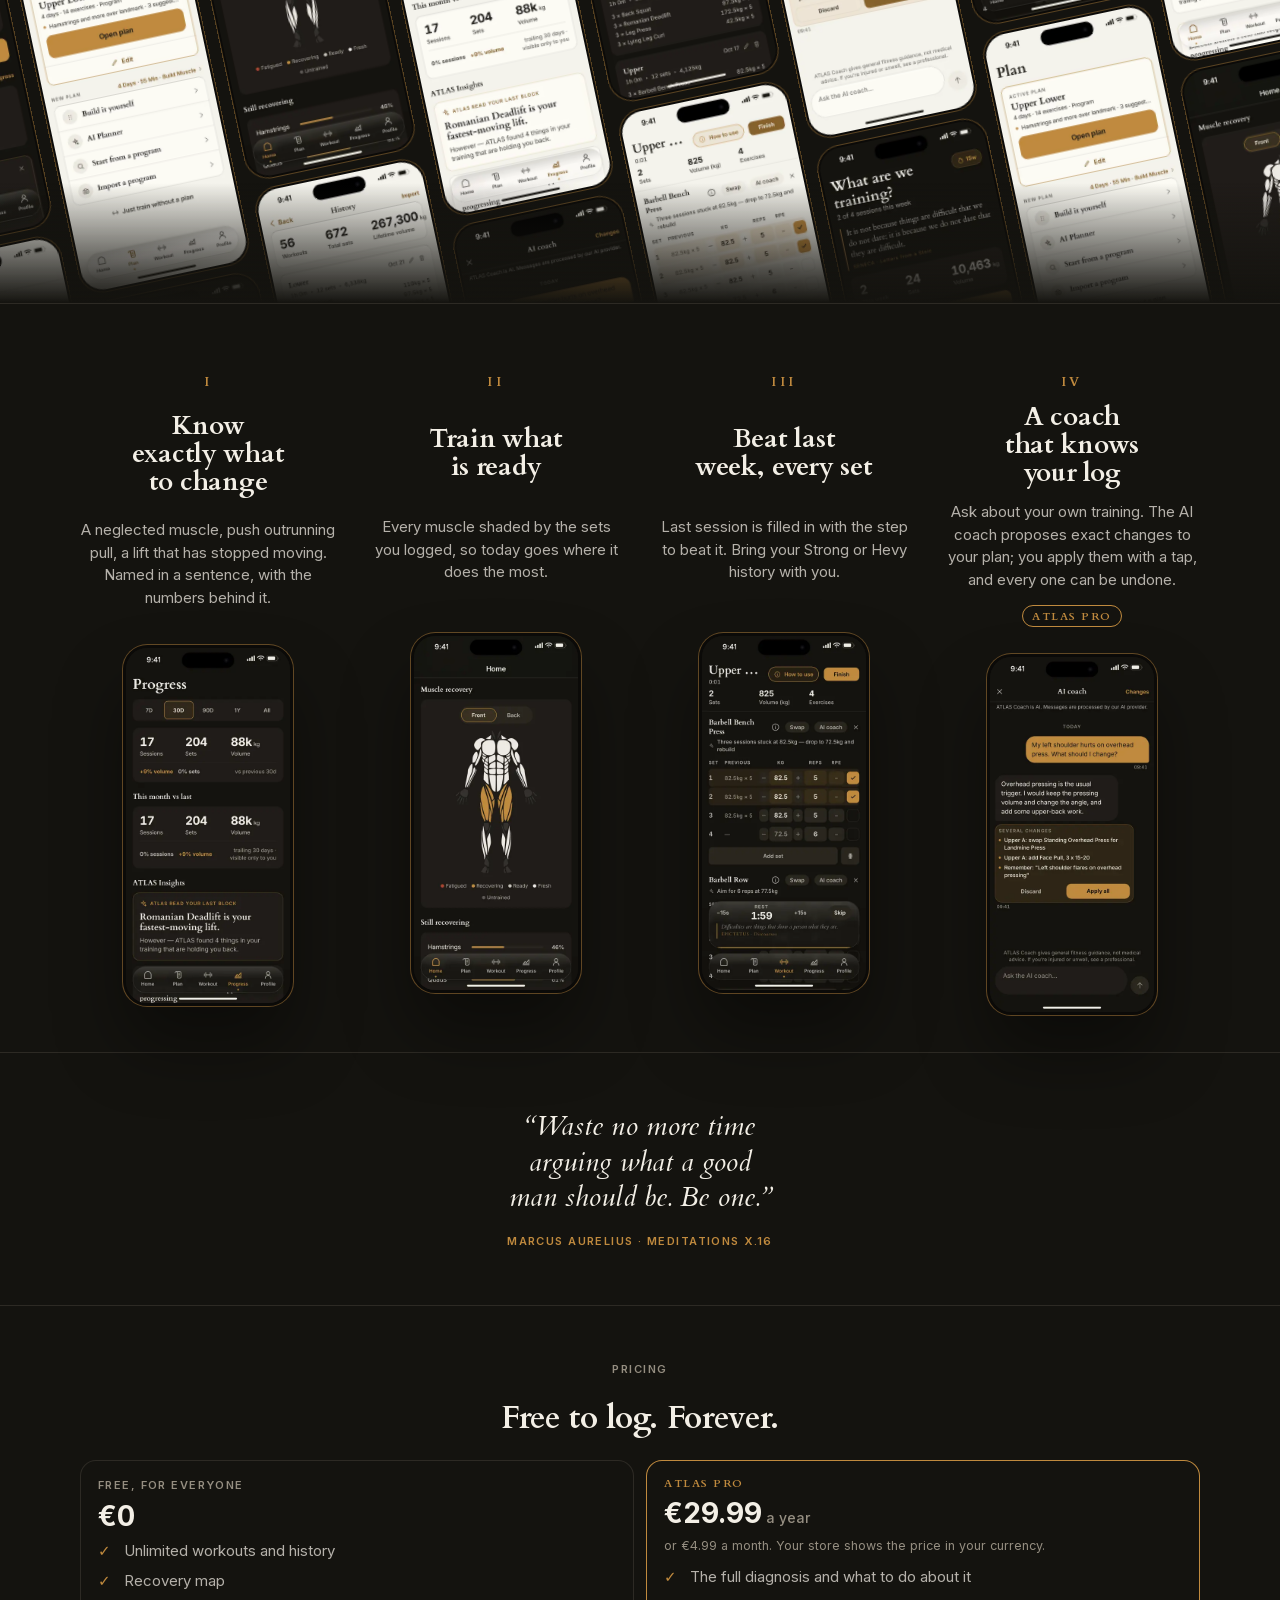
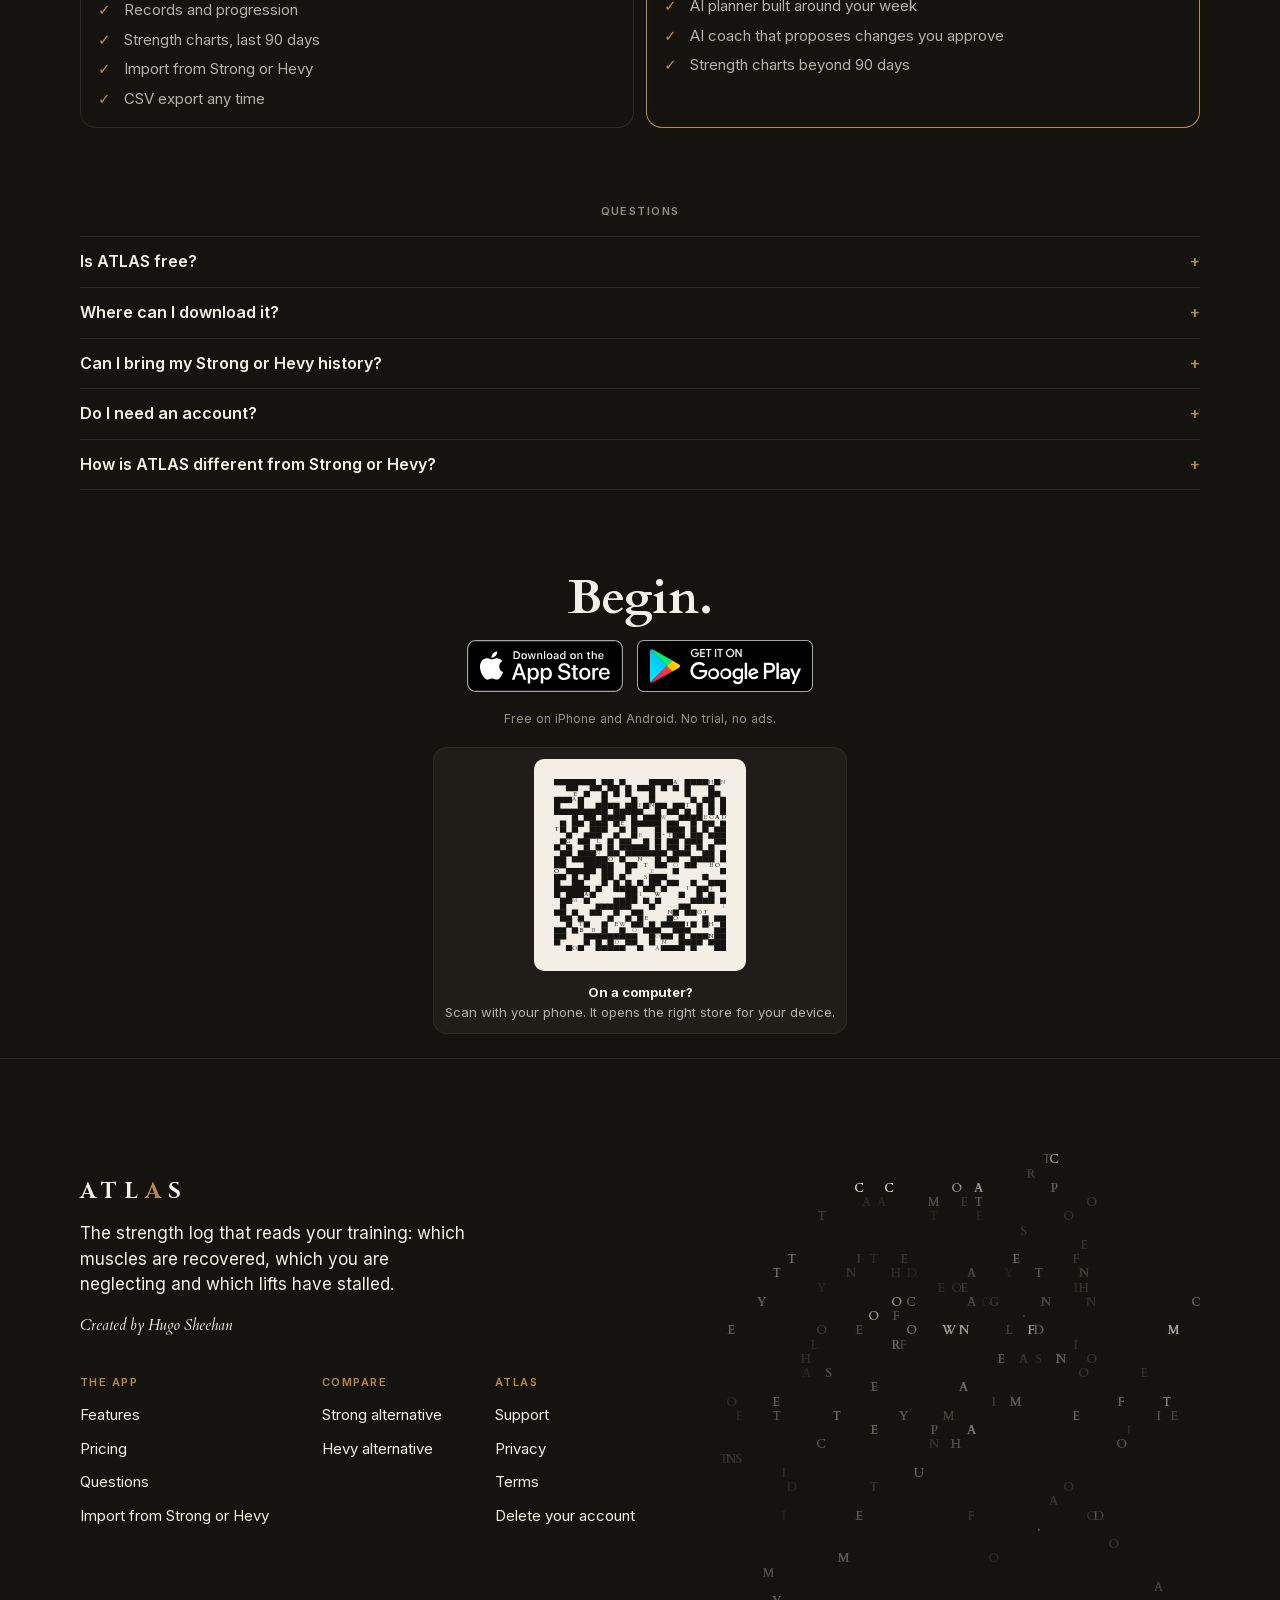
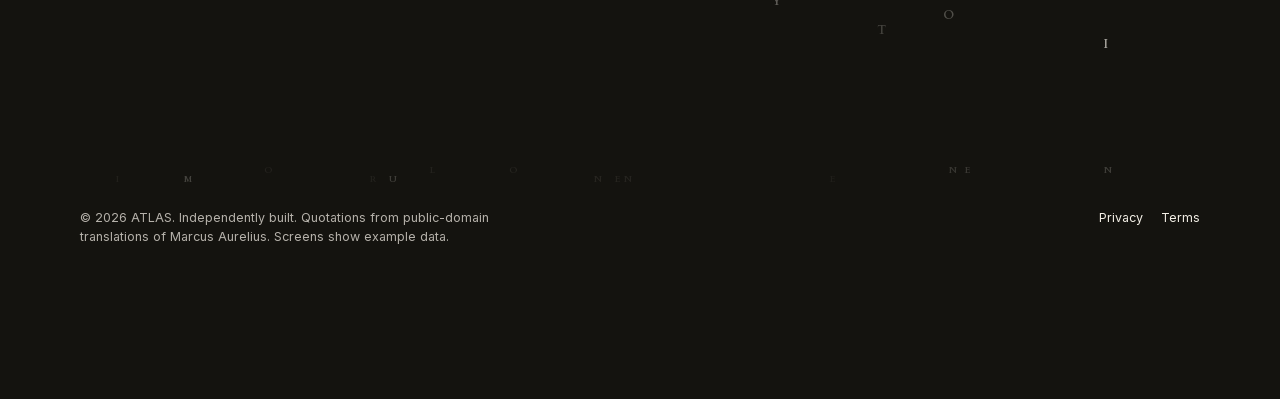
==== commit a33b946c: "Copy: strength charts free for 90 days, Pro beyond" ====
--- a/index.html
+++ b/index.html
@@ -25,10 +25,10 @@
 <link rel="stylesheet" href="/assets/site.css?v=a3e40115">
 <script type="application/ld+json">{"@context":"https://schema.org","@type":"SoftwareApplication","name":"ATLAS","alternateName":"ATLAS Fitness","description":"A strength-training log that reads your workouts: which muscles are recovered, which you are neglecting and which lifts have stalled, with an AI coach you can try for free and an AI planner in ATLAS PRO.","applicationCategory":"HealthApplication","applicationSubCategory":"Strength training log","operatingSystem":"iOS, Android","url":"https://atlasfitness.xyz/","creator":{"@type":"Person","name":"Hugo Sheehan"},"offers":{"@type":"Offer","price":"0","priceCurrency":"EUR","description":"Free to log. ATLAS PRO is an optional subscription."},"featureList":["Unlimited workout logging","Recovery map","Training diagnosis","Import from Strong and Hevy","AI workout planner (ATLAS PRO)","AI coach (10 free messages to try, about 250 a month with ATLAS PRO)"]}</script>
 <script type="application/ld+json">{"@context":"https://schema.org","@type":"WebSite","name":"ATLAS","url":"https://atlasfitness.xyz/"}</script>
-<script type="application/ld+json">{"@context":"https://schema.org","@type":"FAQPage","mainEntity":[{"@type":"Question","name":"Is ATLAS free?","acceptedAnswer":{"@type":"Answer","text":"Yes. Logging, history, the recovery map, records, import and export are free with no session caps and no trial. The AI coach is free to try with 10 messages. ATLAS PRO adds the full diagnosis, the AI planner, about 250 coach messages a month, shared with the planner and program import, and strength charts."}},{"@type":"Question","name":"Where can I download it?","acceptedAnswer":{"@type":"Answer","text":"Search for ATLAS in the App Store on iPhone or Google Play on Android, or use the buttons on this page. The iPhone app is the first to open to everyone; the Android app is in testing now."}},{"@type":"Question","name":"Can I bring my Strong or Hevy history?","acceptedAnswer":{"@type":"Answer","text":"Yes. Export a CSV from Strong or Hevy and import it in ATLAS. Your past workouts feed the recovery map and the diagnosis from day one."}},{"@type":"Question","name":"Do I need an account?","acceptedAnswer":{"@type":"Answer","text":"Not to use the app, but it is strongly recommended. Without one your training lives only on your phone and is not backed up: lose or replace the phone and it is gone. With an account it syncs to the cloud."}},{"@type":"Question","name":"How is ATLAS different from Strong or Hevy?","acceptedAnswer":{"@type":"Answer","text":"All three log sets well. ATLAS then does the thinking: it reads your log and tells you which muscles are recovered, which you are neglecting, where push and pull are out of balance and which lifts have stalled. The AI planner, part of ATLAS PRO, builds a program around your days, time, equipment and history. The AI coach, free to try with 10 messages and about 250 a month in ATLAS PRO, answers questions about your own training and proposes exact changes to your plan. You apply them with a tap, and every change can be undone."}}]}</script>
+<script type="application/ld+json">{"@context":"https://schema.org","@type":"FAQPage","mainEntity":[{"@type":"Question","name":"Is ATLAS free?","acceptedAnswer":{"@type":"Answer","text":"Yes. Logging, history, the recovery map, records, import and export are free with no session caps and no trial. The AI coach is free to try with 10 messages. ATLAS PRO adds the full diagnosis, the AI planner, about 250 coach messages a month, shared with the planner and program import, and strength charts beyond 90 days."}},{"@type":"Question","name":"Where can I download it?","acceptedAnswer":{"@type":"Answer","text":"Search for ATLAS in the App Store on iPhone or Google Play on Android, or use the buttons on this page. The iPhone app is the first to open to everyone; the Android app is in testing now."}},{"@type":"Question","name":"Can I bring my Strong or Hevy history?","acceptedAnswer":{"@type":"Answer","text":"Yes. Export a CSV from Strong or Hevy and import it in ATLAS. Your past workouts feed the recovery map and the diagnosis from day one."}},{"@type":"Question","name":"Do I need an account?","acceptedAnswer":{"@type":"Answer","text":"Not to use the app, but it is strongly recommended. Without one your training lives only on your phone and is not backed up: lose or replace the phone and it is gone. With an account it syncs to the cloud."}},{"@type":"Question","name":"How is ATLAS different from Strong or Hevy?","acceptedAnswer":{"@type":"Answer","text":"All three log sets well. ATLAS then does the thinking: it reads your log and tells you which muscles are recovered, which you are neglecting, where push and pull are out of balance and which lifts have stalled. The AI planner, part of ATLAS PRO, builds a program around your days, time, equipment and history. The AI coach, free to try with 10 messages and about 250 a month in ATLAS PRO, answers questions about your own training and proposes exact changes to your plan. You apply them with a tap, and every change can be undone."}}]}</script>
 </head>
 <body>
-<main id="main"><section class="hero g dh-center" data-hero><div class="top"><span class="wm">ATL<b>A</b>S</span><span class="cbi">Created by Hugo Sheehan</span></div><div class="in"><canvas class="ascii statue" data-glitch data-subj="david" data-glyph="quotes" data-render="fade" data-tone="white" data-flow="0" data-scroll="scatter" data-mouse="repel" data-detail="100" data-cut="0" role="img" aria-label="Michelangelo's David drawn in characters"></canvas><div class="copy"><div class="lc"><span class="k gold">Strength training log</span><h1><span class="ha">The log that</span> <span class="hb">reads your training</span></h1><span class="rule"></span><p class="lede">Log every set for free. ATLAS shows which muscles are recovered, which you are neglecting and which lifts have stalled. An AI coach and planner do the rest.</p></div><div class="badges"><a class="bd" data-store="ios" href="https://apps.apple.com/app/id6810396164" target="_blank" rel="noopener"><img alt="Download on the App Store" src="/assets/badges/ios.svg"></a><a class="bd" data-store="android" href="https://play.google.com/store/apps/details?id=com.hugosheehan.atlasapp" target="_blank" rel="noopener"><img alt="Get it on Google Play" src="/assets/badges/android.svg"></a></div><p class="fine">Free on iPhone and Android. No trial, no ads.</p><div class="rc"><p class="sq">Waste no more time arguing about what a good man should be. Be one.<small>Marcus Aurelius · Meditations X.16</small></p><div class="qr"><canvas class="qra" role="img" aria-label="QR code to atlasfitness.xyz/get"></canvas><p><b style="color:var(--ink)">On a computer?</b><br>Scan with your phone. It opens the right store for your device.</p></div></div></div></div></section><section class="band" aria-label="Screens from the app"><div class="hd"><span class="k gold">Inside ATLAS</span><h2>The whole app, not a mock-up</h2></div><div class="tiles" aria-hidden="true"><div class="col"><div class="ph"><img alt="" loading="lazy" decoding="async" width="432" height="936" src="/assets/screens/o-home.webp"></div><div class="ph"><img alt="" loading="lazy" decoding="async" width="432" height="936" src="/assets/screens/m-recovery.webp"></div><div class="ph"><img alt="" loading="lazy" decoding="async" width="432" height="936" src="/assets/screens/o-history.webp"></div><div class="ph"><img alt="" loading="lazy" decoding="async" width="432" height="936" src="/assets/screens/m-workout.webp"></div><div class="ph"><img alt="" loading="lazy" decoding="async" width="432" height="936" src="/assets/screens/o-plan.webp"></div><div class="ph"><img alt="" loading="lazy" decoding="async" width="432" height="936" src="/assets/screens/m-progress.webp"></div></div><div class="col"><div class="ph"><img alt="" loading="lazy" decoding="async" width="432" height="936" src="/assets/screens/m-plan.webp"></div><div class="ph"><img alt="" loading="lazy" decoding="async" width="432" height="936" src="/assets/screens/o-progress.webp"></div><div class="ph"><img alt="" loading="lazy" decoding="async" width="432" height="936" src="/assets/screens/m-coach.webp"></div><div class="ph"><img alt="" loading="lazy" decoding="async" width="432" height="936" src="/assets/screens/o-home.webp"></div><div class="ph"><img alt="" loading="lazy" decoding="async" width="432" height="936" src="/assets/screens/m-recovery.webp"></div><div class="ph"><img alt="" loading="lazy" decoding="async" width="432" height="936" src="/assets/screens/o-history.webp"></div></div><div class="col"><div class="ph"><img alt="" loading="lazy" decoding="async" width="432" height="936" src="/assets/screens/o-recovery.webp"></div><div class="ph"><img alt="" loading="lazy" decoding="async" width="432" height="936" src="/assets/screens/m-history.webp"></div><div class="ph"><img alt="" loading="lazy" decoding="async" width="432" height="936" src="/assets/screens/o-workout.webp"></div><div class="ph"><img alt="" loading="lazy" decoding="async" width="432" height="936" src="/assets/screens/m-plan.webp"></div><div class="ph"><img alt="" loading="lazy" decoding="async" width="432" height="936" src="/assets/screens/o-progress.webp"></div><div class="ph"><img alt="" loading="lazy" decoding="async" width="432" height="936" src="/assets/screens/m-coach.webp"></div></div><div class="col"><div class="ph"><img alt="" loading="lazy" decoding="async" width="432" height="936" src="/assets/screens/m-progress.webp"></div><div class="ph"><img alt="" loading="lazy" decoding="async" width="432" height="936" src="/assets/screens/o-coach.webp"></div><div class="ph"><img alt="" loading="lazy" decoding="async" width="432" height="936" src="/assets/screens/m-home.webp"></div><div class="ph"><img alt="" loading="lazy" decoding="async" width="432" height="936" src="/assets/screens/o-recovery.webp"></div><div class="ph"><img alt="" loading="lazy" decoding="async" width="432" height="936" src="/assets/screens/m-history.webp"></div><div class="ph"><img alt="" loading="lazy" decoding="async" width="432" height="936" src="/assets/screens/o-workout.webp"></div></div><div class="col"><div class="ph"><img alt="" loading="lazy" decoding="async" width="432" height="936" src="/assets/screens/o-history.webp"></div><div class="ph"><img alt="" loading="lazy" decoding="async" width="432" height="936" src="/assets/screens/m-workout.webp"></div><div class="ph"><img alt="" loading="lazy" decoding="async" width="432" height="936" src="/assets/screens/o-plan.webp"></div><div class="ph"><img alt="" loading="lazy" decoding="async" width="432" height="936" src="/assets/screens/m-progress.webp"></div><div class="ph"><img alt="" loading="lazy" decoding="async" width="432" height="936" src="/assets/screens/o-coach.webp"></div><div class="ph"><img alt="" loading="lazy" decoding="async" width="432" height="936" src="/assets/screens/m-home.webp"></div></div><div class="col"><div class="ph"><img alt="" loading="lazy" decoding="async" width="432" height="936" src="/assets/screens/m-coach.webp"></div><div class="ph"><img alt="" loading="lazy" decoding="async" width="432" height="936" src="/assets/screens/o-home.webp"></div><div class="ph"><img alt="" loading="lazy" decoding="async" width="432" height="936" src="/assets/screens/m-recovery.webp"></div><div class="ph"><img alt="" loading="lazy" decoding="async" width="432" height="936" src="/assets/screens/o-history.webp"></div><div class="ph"><img alt="" loading="lazy" decoding="async" width="432" height="936" src="/assets/screens/m-workout.webp"></div><div class="ph"><img alt="" loading="lazy" decoding="async" width="432" height="936" src="/assets/screens/o-plan.webp"></div></div><div class="col"><div class="ph"><img alt="" loading="lazy" decoding="async" width="432" height="936" src="/assets/screens/o-workout.webp"></div><div class="ph"><img alt="" loading="lazy" decoding="async" width="432" height="936" src="/assets/screens/m-plan.webp"></div><div class="ph"><img alt="" loading="lazy" decoding="async" width="432" height="936" src="/assets/screens/o-progress.webp"></div><div class="ph"><img alt="" loading="lazy" decoding="async" width="432" height="936" src="/assets/screens/m-coach.webp"></div><div class="ph"><img alt="" loading="lazy" decoding="async" width="432" height="936" src="/assets/screens/o-home.webp"></div><div class="ph"><img alt="" loading="lazy" decoding="async" width="432" height="936" src="/assets/screens/m-recovery.webp"></div></div><div class="col"><div class="ph"><img alt="" loading="lazy" decoding="async" width="432" height="936" src="/assets/screens/m-home.webp"></div><div class="ph"><img alt="" loading="lazy" decoding="async" width="432" height="936" src="/assets/screens/o-recovery.webp"></div><div class="ph"><img alt="" loading="lazy" decoding="async" width="432" height="936" src="/assets/screens/m-history.webp"></div><div class="ph"><img alt="" loading="lazy" decoding="async" width="432" height="936" src="/assets/screens/o-workout.webp"></div><div class="ph"><img alt="" loading="lazy" decoding="async" width="432" height="936" src="/assets/screens/m-plan.webp"></div><div class="ph"><img alt="" loading="lazy" decoding="async" width="432" height="936" src="/assets/screens/o-progress.webp"></div></div><div class="col"><div class="ph"><img alt="" loading="lazy" decoding="async" width="432" height="936" src="/assets/screens/o-plan.webp"></div><div class="ph"><img alt="" loading="lazy" decoding="async" width="432" height="936" src="/assets/screens/m-progress.webp"></div><div class="ph"><img alt="" loading="lazy" decoding="async" width="432" height="936" src="/assets/screens/o-coach.webp"></div><div class="ph"><img alt="" loading="lazy" decoding="async" width="432" height="936" src="/assets/screens/m-home.webp"></div><div class="ph"><img alt="" loading="lazy" decoding="async" width="432" height="936" src="/assets/screens/o-recovery.webp"></div><div class="ph"><img alt="" loading="lazy" decoding="async" width="432" height="936" src="/assets/screens/m-history.webp"></div></div><div class="col"><div class="ph"><img alt="" loading="lazy" decoding="async" width="432" height="936" src="/assets/screens/m-recovery.webp"></div><div class="ph"><img alt="" loading="lazy" decoding="async" width="432" height="936" src="/assets/screens/o-history.webp"></div><div class="ph"><img alt="" loading="lazy" decoding="async" width="432" height="936" src="/assets/screens/m-workout.webp"></div><div class="ph"><img alt="" loading="lazy" decoding="async" width="432" height="936" src="/assets/screens/o-plan.webp"></div><div class="ph"><img alt="" loading="lazy" decoding="async" width="432" height="936" src="/assets/screens/m-progress.webp"></div><div class="ph"><img alt="" loading="lazy" decoding="async" width="432" height="936" src="/assets/screens/o-coach.webp"></div></div><div class="col"><div class="ph"><img alt="" loading="lazy" decoding="async" width="432" height="936" src="/assets/screens/o-progress.webp"></div><div class="ph"><img alt="" loading="lazy" decoding="async" width="432" height="936" src="/assets/screens/m-coach.webp"></div><div class="ph"><img alt="" loading="lazy" decoding="async" width="432" height="936" src="/assets/screens/o-home.webp"></div><div class="ph"><img alt="" loading="lazy" decoding="async" width="432" height="936" src="/assets/screens/m-recovery.webp"></div><div class="ph"><img alt="" loading="lazy" decoding="async" width="432" height="936" src="/assets/screens/o-history.webp"></div><div class="ph"><img alt="" loading="lazy" decoding="async" width="432" height="936" src="/assets/screens/m-workout.webp"></div></div></div></section><section class="g" id="features"><div class="in read"><div class="rd"><span class="nm">I</span><h2>Know exactly what to change</h2><p>A neglected muscle, push outrunning pull, a lift that has stopped moving. Named in a sentence, with the numbers behind it.</p><div class="ph"><img alt="" loading="lazy" decoding="async" width="432" height="936" src="/assets/screens/o-progress.webp"></div></div><div class="rd"><span class="nm">II</span><h2>Train what is ready</h2><p>Every muscle shaded by the sets you logged, so today goes where it does the most.</p><div class="ph"><img alt="" loading="lazy" decoding="async" width="432" height="936" src="/assets/screens/o-recovery.webp"></div></div><div class="rd"><span class="nm">III</span><h2>Beat last week, every set</h2><p>Last session is filled in with the step to beat it. Bring your Strong or Hevy history with you.</p><div class="ph"><img alt="" loading="lazy" decoding="async" width="432" height="936" src="/assets/screens/o-workout.webp"></div></div><div class="rd"><span class="nm">IV</span><h2>A coach that knows your log</h2><p>Ask about your own training. The AI coach proposes exact changes to your plan; you apply them with a tap, and every one can be undone.</p><span class="pro">ATLAS PRO</span><div class="ph"><img alt="" loading="lazy" decoding="async" width="432" height="936" src="/assets/screens/o-coach.webp"></div></div></div></section><section class="g qt"><q>Waste no more time arguing what a good man should be. Be one.</q><span class="k gold">Marcus Aurelius · Meditations X.16</span></section><section class="g" id="pricing"><div class="in sec"><span class="k">Pricing</span><h2>Free to log. Forever.</h2><div class="tiers"><div class="tier"><span class="k">Free, for everyone</span><span class="price num">€0</span><ul><li>Unlimited workouts and history</li><li>Recovery map</li><li>Records and progression</li><li>Import from Strong or Hevy</li><li>CSV export any time</li></ul></div><div class="tier pro"><span class="badge">ATLAS PRO</span><span class="price num">€29.99<small> a year</small></span><span class="fine">or €4.99 a month. Your store shows the price in your currency.</span><ul><li>The full diagnosis and what to do about it</li><li>AI planner built around your week</li><li>AI coach that proposes changes you approve</li><li>Strength charts for every lift</li></ul></div></div></div></section><section class="g" id="questions"><div class="in sec"><span class="k">Questions</span><div class="faq"><details><summary>Is ATLAS free?</summary><p>Yes. Logging, history, the recovery map, records, import and export are free with no session caps and no trial. The AI coach is free to try with 10 messages. ATLAS PRO adds the full diagnosis, the AI planner, about 250 coach messages a month, shared with the planner and program import, and strength charts.</p></details><details><summary>Where can I download it?</summary><p>Search for ATLAS in the App Store on iPhone or Google Play on Android, or use the buttons on this page. The iPhone app is the first to open to everyone; the Android app is in testing now.</p></details><details><summary>Can I bring my Strong or Hevy history?</summary><p>Yes. Export a CSV from Strong or Hevy and import it in ATLAS. Your past workouts feed the recovery map and the diagnosis from day one.</p></details><details><summary>Do I need an account?</summary><p>Not to use the app, but it is strongly recommended. Without one your training lives only on your phone and is not backed up: lose or replace the phone and it is gone. With an account it syncs to the cloud.</p></details><details><summary>How is ATLAS different from Strong or Hevy?</summary><p>All three log sets well. ATLAS then does the thinking: it reads your log and tells you which muscles are recovered, which you are neglecting, where push and pull are out of balance and which lifts have stalled. The AI planner, part of ATLAS PRO, builds a program around your days, time, equipment and history. The AI coach, free to try with 10 messages and about 250 a month in ATLAS PRO, answers questions about your own training and proposes exact changes to your plan. You apply them with a tap, and every change can be undone.</p></details></div></div></section><section class="g end"><h2>Begin.</h2><div class="badges"><a class="bd" data-store="ios" href="https://apps.apple.com/app/id6810396164" target="_blank" rel="noopener"><img alt="Download on the App Store" src="/assets/badges/ios.svg"></a><a class="bd" data-store="android" href="https://play.google.com/store/apps/details?id=com.hugosheehan.atlasapp" target="_blank" rel="noopener"><img alt="Get it on Google Play" src="/assets/badges/android.svg"></a></div><p class="fine">Free on iPhone and Android. No trial, no ads.</p><div class="qr"><canvas class="qra" role="img" aria-label="QR code to atlasfitness.xyz/get"></canvas><p><b style="color:var(--ink)">On a computer?</b><br>Scan with your phone. It opens the right store for your device.</p></div></section></main><footer class="fx" data-fc="ivory" data-t="obsidian"><div class="fx-top"><div class="fx-l g"><span class="wm">ATL<b>A</b>S</span><p>The strength log that reads your training: which muscles are recovered, which you are neglecting and which lifts have stalled.</p><p class="by">Created by Hugo Sheehan</p><nav class="fx-cols" aria-label="Footer"><div><span class="k">The app</span><a href="/#features">Features</a><a href="/#pricing">Pricing</a><a href="/#questions">Questions</a><a href="/import-strong-hevy/">Import from Strong or Hevy</a></div><div><span class="k">Compare</span><a href="/strong-alternative/">Strong alternative</a><a href="/hevy-alternative/">Hevy alternative</a></div><div><span class="k">ATLAS</span><a href="mailto:support@atlasfitness.xyz">Support</a><a href="/privacy.html">Privacy</a><a href="/terms.html">Terms</a><a href="/privacy.html#your-rights">Delete your account</a></div></nav></div><div class="fx-art"><canvas class="ascii " data-glitch data-dissolve="0.16,0.17,0.1" data-subj="head" data-glyph="quotes" data-render="fade" data-tone="white" data-flow="0" data-scroll="scatter" data-mouse="repel" data-detail="" data-cut="2" role="img" aria-label="Michelangelo's David, drawn in letters"></canvas></div><canvas class="ascii fx-line" data-subj="line" data-step="5" data-glyph="quotes" data-render="fade" data-tone="white" data-scroll="scatter" data-mouse="none" data-glitch data-cut="0" data-detail="" aria-hidden="true"></canvas></div><div class="fx-bot g"><p>© 2026 ATLAS. Independently built. Quotations from public-domain translations of Marcus Aurelius. Screens show example data.</p><nav><a href="/privacy.html">Privacy</a><a href="/terms.html">Terms</a></nav></div></footer><script src="/assets/stores.js?v=a3e40115"></script>
+<main id="main"><section class="hero g dh-center" data-hero><div class="top"><span class="wm">ATL<b>A</b>S</span><span class="cbi">Created by Hugo Sheehan</span></div><div class="in"><canvas class="ascii statue" data-glitch data-subj="david" data-glyph="quotes" data-render="fade" data-tone="white" data-flow="0" data-scroll="scatter" data-mouse="repel" data-detail="100" data-cut="0" role="img" aria-label="Michelangelo's David drawn in characters"></canvas><div class="copy"><div class="lc"><span class="k gold">Strength training log</span><h1><span class="ha">The log that</span> <span class="hb">reads your training</span></h1><span class="rule"></span><p class="lede">Log every set for free. ATLAS shows which muscles are recovered, which you are neglecting and which lifts have stalled. An AI coach and planner do the rest.</p></div><div class="badges"><a class="bd" data-store="ios" href="https://apps.apple.com/app/id6810396164" target="_blank" rel="noopener"><img alt="Download on the App Store" src="/assets/badges/ios.svg"></a><a class="bd" data-store="android" href="https://play.google.com/store/apps/details?id=com.hugosheehan.atlasapp" target="_blank" rel="noopener"><img alt="Get it on Google Play" src="/assets/badges/android.svg"></a></div><p class="fine">Free on iPhone and Android. No trial, no ads.</p><div class="rc"><p class="sq">Waste no more time arguing about what a good man should be. Be one.<small>Marcus Aurelius · Meditations X.16</small></p><div class="qr"><canvas class="qra" role="img" aria-label="QR code to atlasfitness.xyz/get"></canvas><p><b style="color:var(--ink)">On a computer?</b><br>Scan with your phone. It opens the right store for your device.</p></div></div></div></div></section><section class="band" aria-label="Screens from the app"><div class="hd"><span class="k gold">Inside ATLAS</span><h2>The whole app, not a mock-up</h2></div><div class="tiles" aria-hidden="true"><div class="col"><div class="ph"><img alt="" loading="lazy" decoding="async" width="432" height="936" src="/assets/screens/o-home.webp"></div><div class="ph"><img alt="" loading="lazy" decoding="async" width="432" height="936" src="/assets/screens/m-recovery.webp"></div><div class="ph"><img alt="" loading="lazy" decoding="async" width="432" height="936" src="/assets/screens/o-history.webp"></div><div class="ph"><img alt="" loading="lazy" decoding="async" width="432" height="936" src="/assets/screens/m-workout.webp"></div><div class="ph"><img alt="" loading="lazy" decoding="async" width="432" height="936" src="/assets/screens/o-plan.webp"></div><div class="ph"><img alt="" loading="lazy" decoding="async" width="432" height="936" src="/assets/screens/m-progress.webp"></div></div><div class="col"><div class="ph"><img alt="" loading="lazy" decoding="async" width="432" height="936" src="/assets/screens/m-plan.webp"></div><div class="ph"><img alt="" loading="lazy" decoding="async" width="432" height="936" src="/assets/screens/o-progress.webp"></div><div class="ph"><img alt="" loading="lazy" decoding="async" width="432" height="936" src="/assets/screens/m-coach.webp"></div><div class="ph"><img alt="" loading="lazy" decoding="async" width="432" height="936" src="/assets/screens/o-home.webp"></div><div class="ph"><img alt="" loading="lazy" decoding="async" width="432" height="936" src="/assets/screens/m-recovery.webp"></div><div class="ph"><img alt="" loading="lazy" decoding="async" width="432" height="936" src="/assets/screens/o-history.webp"></div></div><div class="col"><div class="ph"><img alt="" loading="lazy" decoding="async" width="432" height="936" src="/assets/screens/o-recovery.webp"></div><div class="ph"><img alt="" loading="lazy" decoding="async" width="432" height="936" src="/assets/screens/m-history.webp"></div><div class="ph"><img alt="" loading="lazy" decoding="async" width="432" height="936" src="/assets/screens/o-workout.webp"></div><div class="ph"><img alt="" loading="lazy" decoding="async" width="432" height="936" src="/assets/screens/m-plan.webp"></div><div class="ph"><img alt="" loading="lazy" decoding="async" width="432" height="936" src="/assets/screens/o-progress.webp"></div><div class="ph"><img alt="" loading="lazy" decoding="async" width="432" height="936" src="/assets/screens/m-coach.webp"></div></div><div class="col"><div class="ph"><img alt="" loading="lazy" decoding="async" width="432" height="936" src="/assets/screens/m-progress.webp"></div><div class="ph"><img alt="" loading="lazy" decoding="async" width="432" height="936" src="/assets/screens/o-coach.webp"></div><div class="ph"><img alt="" loading="lazy" decoding="async" width="432" height="936" src="/assets/screens/m-home.webp"></div><div class="ph"><img alt="" loading="lazy" decoding="async" width="432" height="936" src="/assets/screens/o-recovery.webp"></div><div class="ph"><img alt="" loading="lazy" decoding="async" width="432" height="936" src="/assets/screens/m-history.webp"></div><div class="ph"><img alt="" loading="lazy" decoding="async" width="432" height="936" src="/assets/screens/o-workout.webp"></div></div><div class="col"><div class="ph"><img alt="" loading="lazy" decoding="async" width="432" height="936" src="/assets/screens/o-history.webp"></div><div class="ph"><img alt="" loading="lazy" decoding="async" width="432" height="936" src="/assets/screens/m-workout.webp"></div><div class="ph"><img alt="" loading="lazy" decoding="async" width="432" height="936" src="/assets/screens/o-plan.webp"></div><div class="ph"><img alt="" loading="lazy" decoding="async" width="432" height="936" src="/assets/screens/m-progress.webp"></div><div class="ph"><img alt="" loading="lazy" decoding="async" width="432" height="936" src="/assets/screens/o-coach.webp"></div><div class="ph"><img alt="" loading="lazy" decoding="async" width="432" height="936" src="/assets/screens/m-home.webp"></div></div><div class="col"><div class="ph"><img alt="" loading="lazy" decoding="async" width="432" height="936" src="/assets/screens/m-coach.webp"></div><div class="ph"><img alt="" loading="lazy" decoding="async" width="432" height="936" src="/assets/screens/o-home.webp"></div><div class="ph"><img alt="" loading="lazy" decoding="async" width="432" height="936" src="/assets/screens/m-recovery.webp"></div><div class="ph"><img alt="" loading="lazy" decoding="async" width="432" height="936" src="/assets/screens/o-history.webp"></div><div class="ph"><img alt="" loading="lazy" decoding="async" width="432" height="936" src="/assets/screens/m-workout.webp"></div><div class="ph"><img alt="" loading="lazy" decoding="async" width="432" height="936" src="/assets/screens/o-plan.webp"></div></div><div class="col"><div class="ph"><img alt="" loading="lazy" decoding="async" width="432" height="936" src="/assets/screens/o-workout.webp"></div><div class="ph"><img alt="" loading="lazy" decoding="async" width="432" height="936" src="/assets/screens/m-plan.webp"></div><div class="ph"><img alt="" loading="lazy" decoding="async" width="432" height="936" src="/assets/screens/o-progress.webp"></div><div class="ph"><img alt="" loading="lazy" decoding="async" width="432" height="936" src="/assets/screens/m-coach.webp"></div><div class="ph"><img alt="" loading="lazy" decoding="async" width="432" height="936" src="/assets/screens/o-home.webp"></div><div class="ph"><img alt="" loading="lazy" decoding="async" width="432" height="936" src="/assets/screens/m-recovery.webp"></div></div><div class="col"><div class="ph"><img alt="" loading="lazy" decoding="async" width="432" height="936" src="/assets/screens/m-home.webp"></div><div class="ph"><img alt="" loading="lazy" decoding="async" width="432" height="936" src="/assets/screens/o-recovery.webp"></div><div class="ph"><img alt="" loading="lazy" decoding="async" width="432" height="936" src="/assets/screens/m-history.webp"></div><div class="ph"><img alt="" loading="lazy" decoding="async" width="432" height="936" src="/assets/screens/o-workout.webp"></div><div class="ph"><img alt="" loading="lazy" decoding="async" width="432" height="936" src="/assets/screens/m-plan.webp"></div><div class="ph"><img alt="" loading="lazy" decoding="async" width="432" height="936" src="/assets/screens/o-progress.webp"></div></div><div class="col"><div class="ph"><img alt="" loading="lazy" decoding="async" width="432" height="936" src="/assets/screens/o-plan.webp"></div><div class="ph"><img alt="" loading="lazy" decoding="async" width="432" height="936" src="/assets/screens/m-progress.webp"></div><div class="ph"><img alt="" loading="lazy" decoding="async" width="432" height="936" src="/assets/screens/o-coach.webp"></div><div class="ph"><img alt="" loading="lazy" decoding="async" width="432" height="936" src="/assets/screens/m-home.webp"></div><div class="ph"><img alt="" loading="lazy" decoding="async" width="432" height="936" src="/assets/screens/o-recovery.webp"></div><div class="ph"><img alt="" loading="lazy" decoding="async" width="432" height="936" src="/assets/screens/m-history.webp"></div></div><div class="col"><div class="ph"><img alt="" loading="lazy" decoding="async" width="432" height="936" src="/assets/screens/m-recovery.webp"></div><div class="ph"><img alt="" loading="lazy" decoding="async" width="432" height="936" src="/assets/screens/o-history.webp"></div><div class="ph"><img alt="" loading="lazy" decoding="async" width="432" height="936" src="/assets/screens/m-workout.webp"></div><div class="ph"><img alt="" loading="lazy" decoding="async" width="432" height="936" src="/assets/screens/o-plan.webp"></div><div class="ph"><img alt="" loading="lazy" decoding="async" width="432" height="936" src="/assets/screens/m-progress.webp"></div><div class="ph"><img alt="" loading="lazy" decoding="async" width="432" height="936" src="/assets/screens/o-coach.webp"></div></div><div class="col"><div class="ph"><img alt="" loading="lazy" decoding="async" width="432" height="936" src="/assets/screens/o-progress.webp"></div><div class="ph"><img alt="" loading="lazy" decoding="async" width="432" height="936" src="/assets/screens/m-coach.webp"></div><div class="ph"><img alt="" loading="lazy" decoding="async" width="432" height="936" src="/assets/screens/o-home.webp"></div><div class="ph"><img alt="" loading="lazy" decoding="async" width="432" height="936" src="/assets/screens/m-recovery.webp"></div><div class="ph"><img alt="" loading="lazy" decoding="async" width="432" height="936" src="/assets/screens/o-history.webp"></div><div class="ph"><img alt="" loading="lazy" decoding="async" width="432" height="936" src="/assets/screens/m-workout.webp"></div></div></div></section><section class="g" id="features"><div class="in read"><div class="rd"><span class="nm">I</span><h2>Know exactly what to change</h2><p>A neglected muscle, push outrunning pull, a lift that has stopped moving. Named in a sentence, with the numbers behind it.</p><div class="ph"><img alt="" loading="lazy" decoding="async" width="432" height="936" src="/assets/screens/o-progress.webp"></div></div><div class="rd"><span class="nm">II</span><h2>Train what is ready</h2><p>Every muscle shaded by the sets you logged, so today goes where it does the most.</p><div class="ph"><img alt="" loading="lazy" decoding="async" width="432" height="936" src="/assets/screens/o-recovery.webp"></div></div><div class="rd"><span class="nm">III</span><h2>Beat last week, every set</h2><p>Last session is filled in with the step to beat it. Bring your Strong or Hevy history with you.</p><div class="ph"><img alt="" loading="lazy" decoding="async" width="432" height="936" src="/assets/screens/o-workout.webp"></div></div><div class="rd"><span class="nm">IV</span><h2>A coach that knows your log</h2><p>Ask about your own training. The AI coach proposes exact changes to your plan; you apply them with a tap, and every one can be undone.</p><span class="pro">ATLAS PRO</span><div class="ph"><img alt="" loading="lazy" decoding="async" width="432" height="936" src="/assets/screens/o-coach.webp"></div></div></div></section><section class="g qt"><q>Waste no more time arguing what a good man should be. Be one.</q><span class="k gold">Marcus Aurelius · Meditations X.16</span></section><section class="g" id="pricing"><div class="in sec"><span class="k">Pricing</span><h2>Free to log. Forever.</h2><div class="tiers"><div class="tier"><span class="k">Free, for everyone</span><span class="price num">€0</span><ul><li>Unlimited workouts and history</li><li>Recovery map</li><li>Records and progression</li><li>Strength charts, last 90 days</li><li>Import from Strong or Hevy</li><li>CSV export any time</li></ul></div><div class="tier pro"><span class="badge">ATLAS PRO</span><span class="price num">€29.99<small> a year</small></span><span class="fine">or €4.99 a month. Your store shows the price in your currency.</span><ul><li>The full diagnosis and what to do about it</li><li>AI planner built around your week</li><li>AI coach that proposes changes you approve</li><li>Strength charts beyond 90 days</li></ul></div></div></div></section><section class="g" id="questions"><div class="in sec"><span class="k">Questions</span><div class="faq"><details><summary>Is ATLAS free?</summary><p>Yes. Logging, history, the recovery map, records, import and export are free with no session caps and no trial. The AI coach is free to try with 10 messages. ATLAS PRO adds the full diagnosis, the AI planner, about 250 coach messages a month, shared with the planner and program import, and strength charts beyond 90 days.</p></details><details><summary>Where can I download it?</summary><p>Search for ATLAS in the App Store on iPhone or Google Play on Android, or use the buttons on this page. The iPhone app is the first to open to everyone; the Android app is in testing now.</p></details><details><summary>Can I bring my Strong or Hevy history?</summary><p>Yes. Export a CSV from Strong or Hevy and import it in ATLAS. Your past workouts feed the recovery map and the diagnosis from day one.</p></details><details><summary>Do I need an account?</summary><p>Not to use the app, but it is strongly recommended. Without one your training lives only on your phone and is not backed up: lose or replace the phone and it is gone. With an account it syncs to the cloud.</p></details><details><summary>How is ATLAS different from Strong or Hevy?</summary><p>All three log sets well. ATLAS then does the thinking: it reads your log and tells you which muscles are recovered, which you are neglecting, where push and pull are out of balance and which lifts have stalled. The AI planner, part of ATLAS PRO, builds a program around your days, time, equipment and history. The AI coach, free to try with 10 messages and about 250 a month in ATLAS PRO, answers questions about your own training and proposes exact changes to your plan. You apply them with a tap, and every change can be undone.</p></details></div></div></section><section class="g end"><h2>Begin.</h2><div class="badges"><a class="bd" data-store="ios" href="https://apps.apple.com/app/id6810396164" target="_blank" rel="noopener"><img alt="Download on the App Store" src="/assets/badges/ios.svg"></a><a class="bd" data-store="android" href="https://play.google.com/store/apps/details?id=com.hugosheehan.atlasapp" target="_blank" rel="noopener"><img alt="Get it on Google Play" src="/assets/badges/android.svg"></a></div><p class="fine">Free on iPhone and Android. No trial, no ads.</p><div class="qr"><canvas class="qra" role="img" aria-label="QR code to atlasfitness.xyz/get"></canvas><p><b style="color:var(--ink)">On a computer?</b><br>Scan with your phone. It opens the right store for your device.</p></div></section></main><footer class="fx" data-fc="ivory" data-t="obsidian"><div class="fx-top"><div class="fx-l g"><span class="wm">ATL<b>A</b>S</span><p>The strength log that reads your training: which muscles are recovered, which you are neglecting and which lifts have stalled.</p><p class="by">Created by Hugo Sheehan</p><nav class="fx-cols" aria-label="Footer"><div><span class="k">The app</span><a href="/#features">Features</a><a href="/#pricing">Pricing</a><a href="/#questions">Questions</a><a href="/import-strong-hevy/">Import from Strong or Hevy</a></div><div><span class="k">Compare</span><a href="/strong-alternative/">Strong alternative</a><a href="/hevy-alternative/">Hevy alternative</a></div><div><span class="k">ATLAS</span><a href="mailto:support@atlasfitness.xyz">Support</a><a href="/privacy.html">Privacy</a><a href="/terms.html">Terms</a><a href="/privacy.html#your-rights">Delete your account</a></div></nav></div><div class="fx-art"><canvas class="ascii " data-glitch data-dissolve="0.16,0.17,0.1" data-subj="head" data-glyph="quotes" data-render="fade" data-tone="white" data-flow="0" data-scroll="scatter" data-mouse="repel" data-detail="" data-cut="2" role="img" aria-label="Michelangelo's David, drawn in letters"></canvas></div><canvas class="ascii fx-line" data-subj="line" data-step="5" data-glyph="quotes" data-render="fade" data-tone="white" data-scroll="scatter" data-mouse="none" data-glitch data-cut="0" data-detail="" aria-hidden="true"></canvas></div><div class="fx-bot g"><p>© 2026 ATLAS. Independently built. Quotations from public-domain translations of Marcus Aurelius. Screens show example data.</p><nav><a href="/privacy.html">Privacy</a><a href="/terms.html">Terms</a></nav></div></footer><script src="/assets/stores.js?v=a3e40115"></script>
 <script src="/assets/data.js?v=a3e40115"></script>
 <script src="/assets/ascii.js?v=a3e40115"></script>
 <script src="/assets/site.js?v=a3e40115"></script>
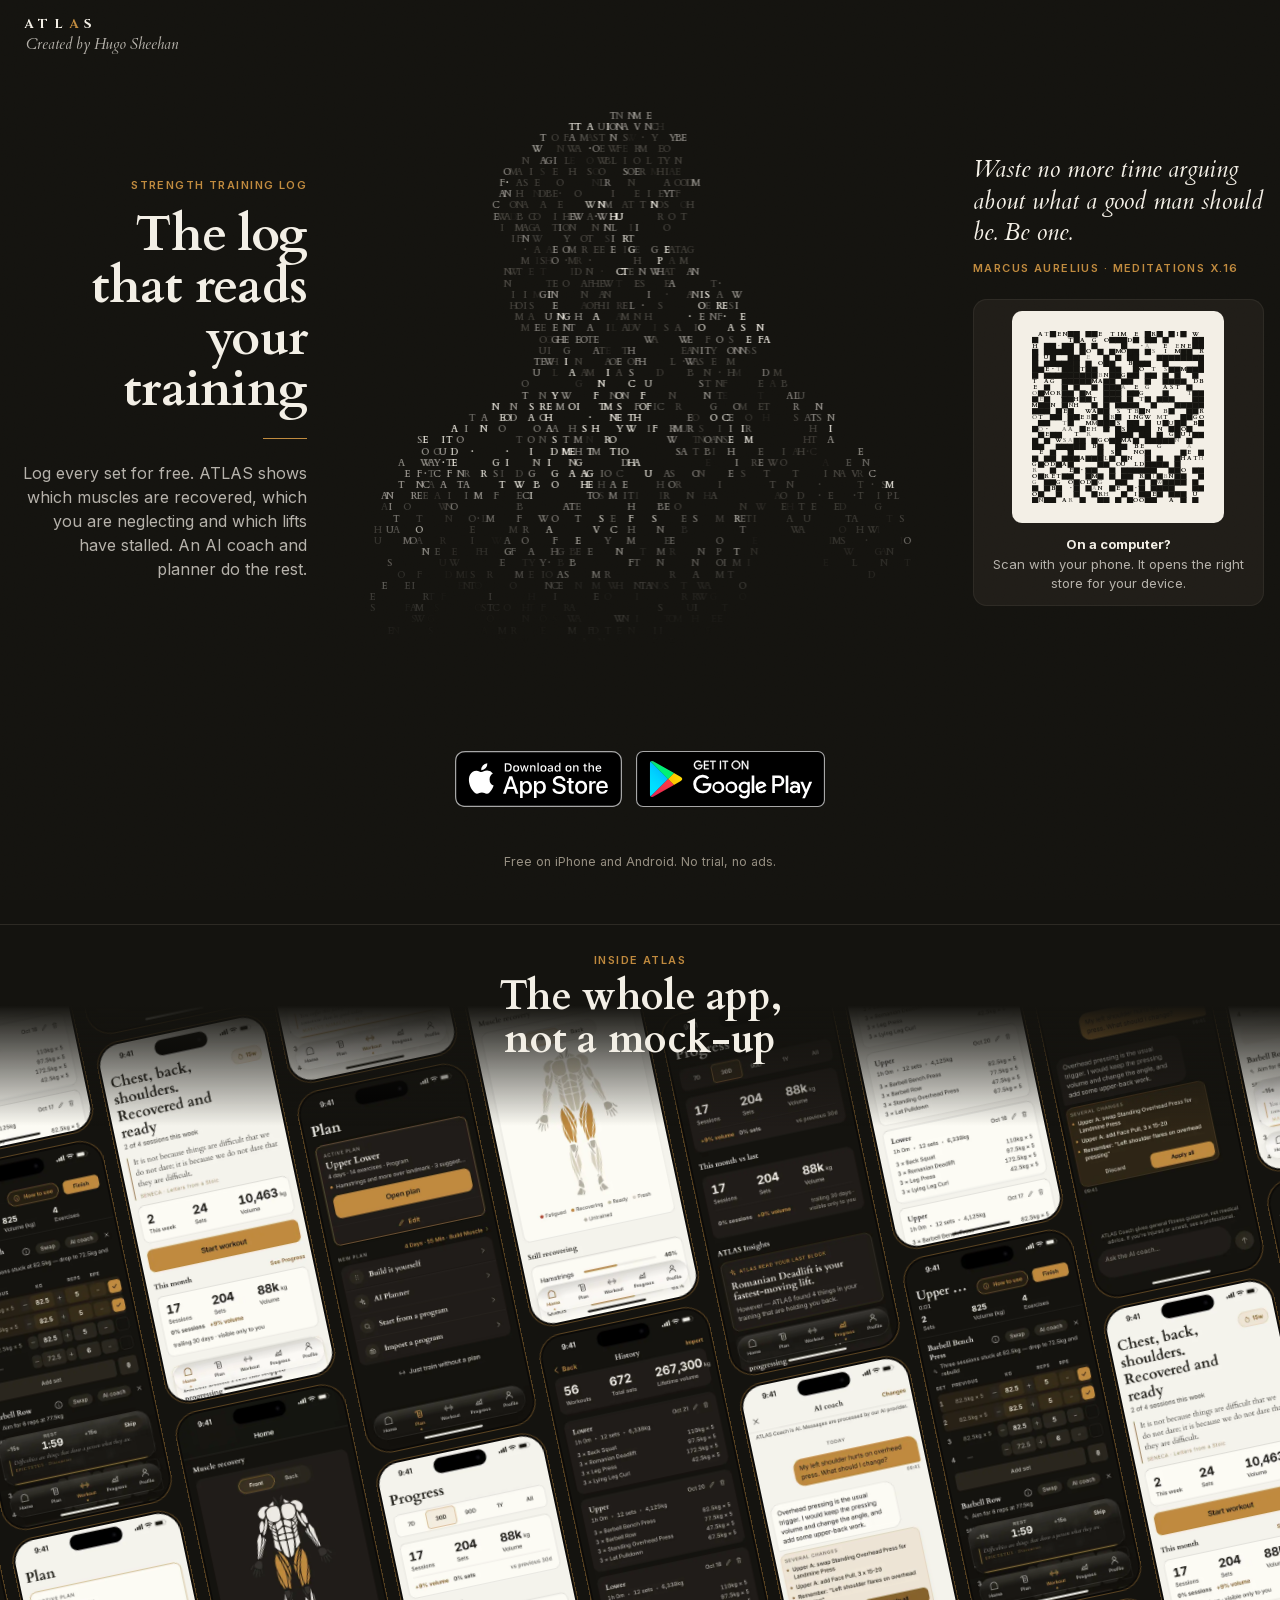
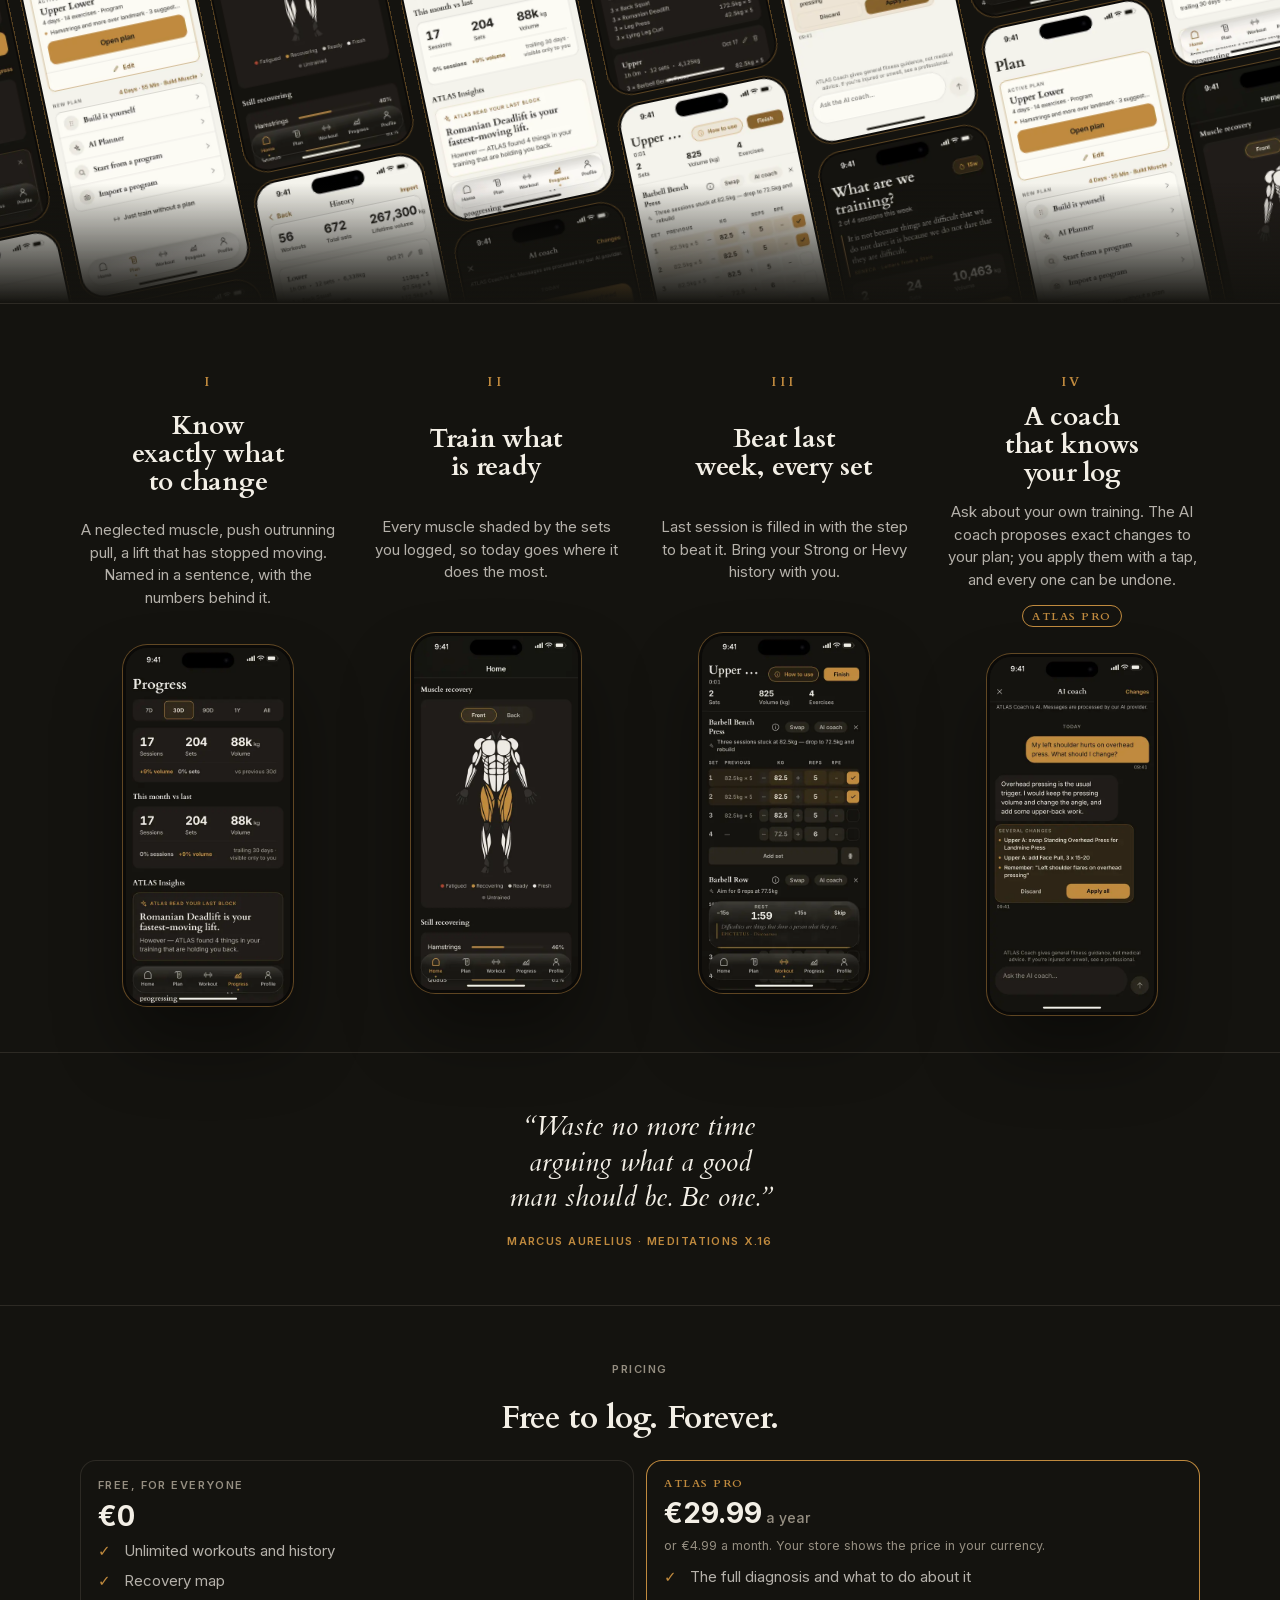
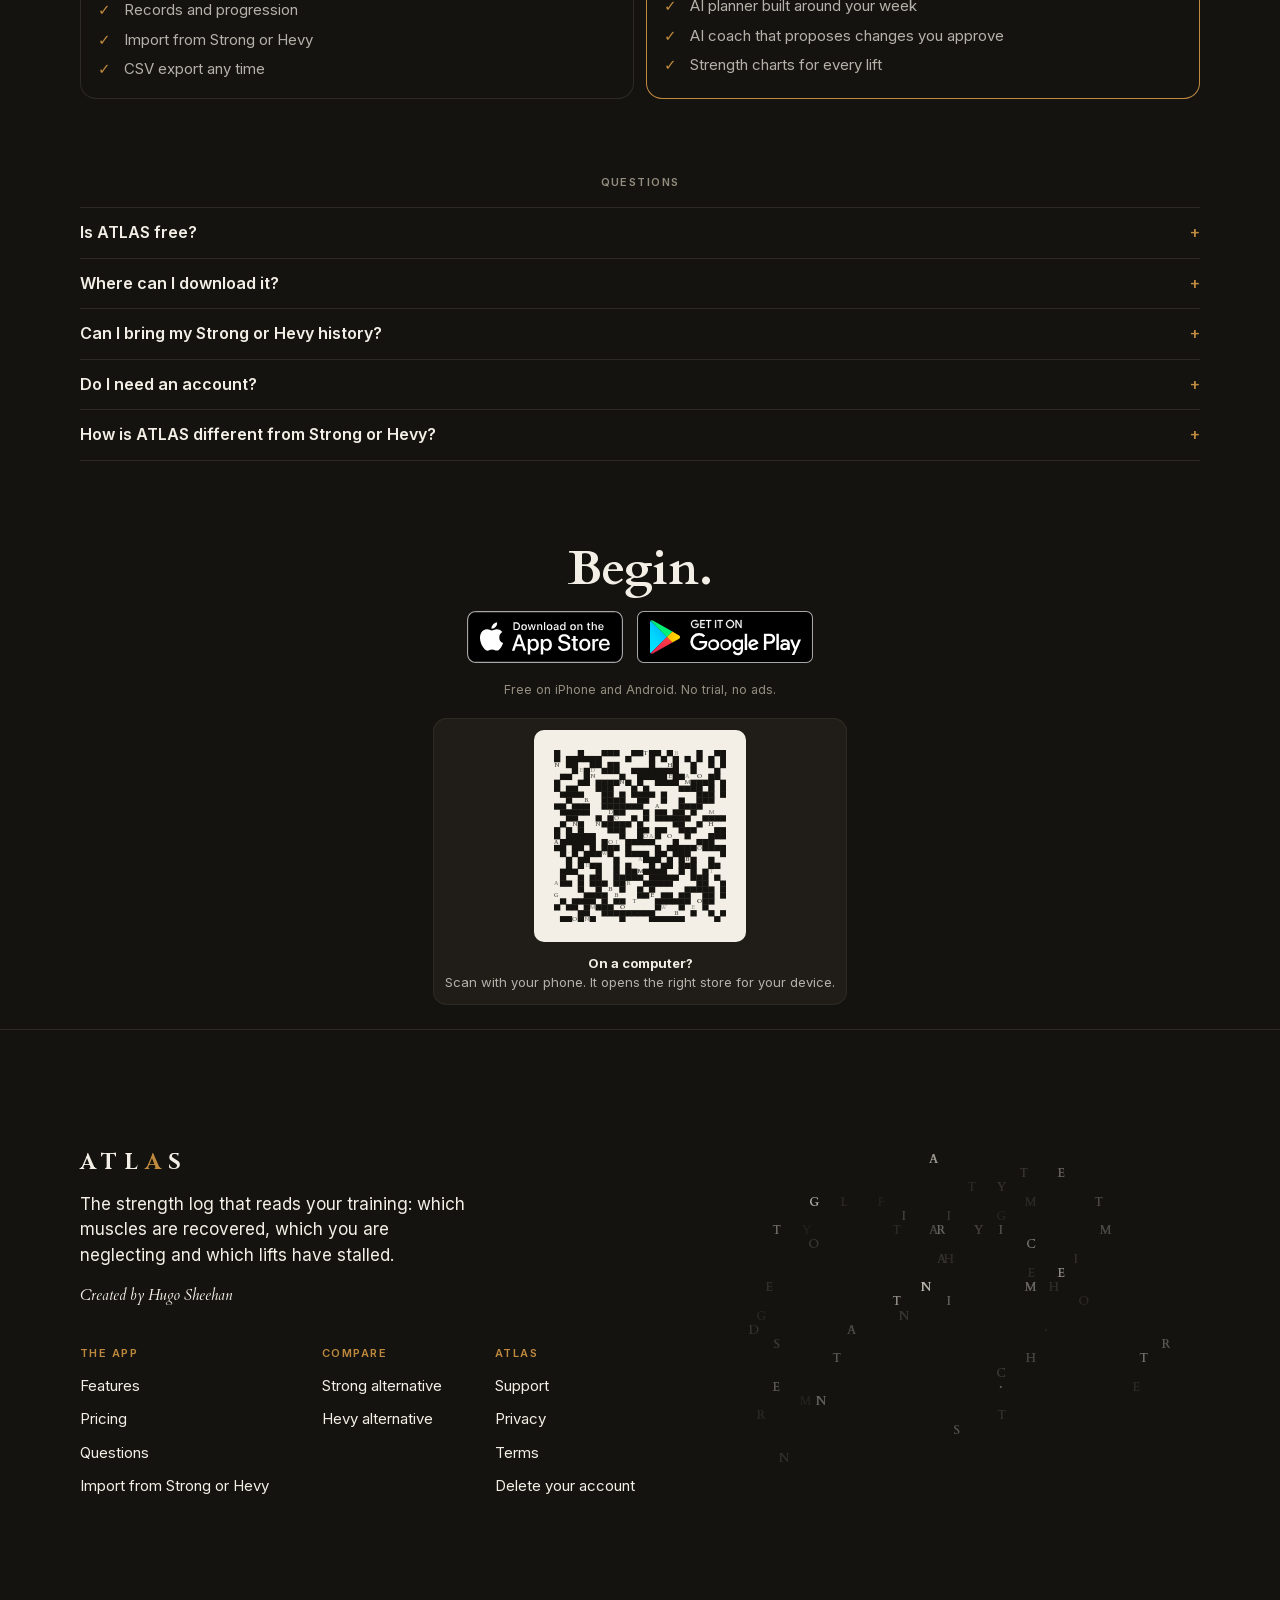
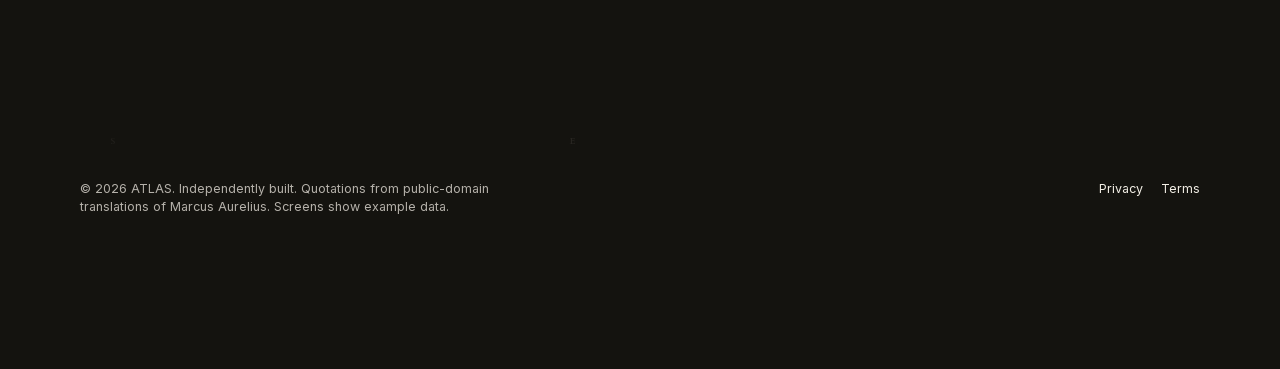
==== commit 0deacbdb: "Search presentation: new link preview image, title and description" ====
--- a/index.html
+++ b/index.html
@@ -3,8 +3,8 @@
 <head>
 <meta charset="utf-8">
 <meta name="viewport" content="width=device-width,initial-scale=1,viewport-fit=cover">
-<title>ATLAS: the strength log that reads your training</title>
-<meta name="description" content="Log every set free. ATLAS shows which muscles are recovered, which you are neglecting and which lifts have stalled, with an AI planner and coach. iPhone first, then Android.">
+<title>ATLAS Strength Log: Workout Tracker &amp; Recovery Map</title>
+<meta name="description" content="Log every set free. ATLAS shows which muscles are recovered, which you are neglecting and which lifts have stalled. A strength log with an AI coach.">
 <meta name="theme-color" content="#14130F">
 <meta name="color-scheme" content="dark">
 <meta name="author" content="Hugo Sheehan">
@@ -13,8 +13,8 @@
 <link rel="apple-touch-icon" href="/apple-touch-icon.png">
 <meta property="og:type" content="website">
 <meta property="og:site_name" content="ATLAS">
-<meta property="og:title" content="ATLAS: the strength log that reads your training">
-<meta property="og:description" content="Log every set free. ATLAS shows which muscles are recovered, which you are neglecting and which lifts have stalled, with an AI planner and coach. iPhone first, then Android.">
+<meta property="og:title" content="ATLAS Strength Log: Workout Tracker &amp; Recovery Map">
+<meta property="og:description" content="Log every set free. ATLAS shows which muscles are recovered, which you are neglecting and which lifts have stalled. A strength log with an AI coach.">
 <meta property="og:url" content="https://atlasfitness.xyz/">
 <meta property="og:image" content="https://atlasfitness.xyz/og.png">
 <meta property="og:image:width" content="1200">
@@ -25,10 +25,10 @@
 <link rel="stylesheet" href="/assets/site.css?v=a3e40115">
 <script type="application/ld+json">{"@context":"https://schema.org","@type":"SoftwareApplication","name":"ATLAS","alternateName":"ATLAS Fitness","description":"A strength-training log that reads your workouts: which muscles are recovered, which you are neglecting and which lifts have stalled, with an AI coach you can try for free and an AI planner in ATLAS PRO.","applicationCategory":"HealthApplication","applicationSubCategory":"Strength training log","operatingSystem":"iOS, Android","url":"https://atlasfitness.xyz/","creator":{"@type":"Person","name":"Hugo Sheehan"},"offers":{"@type":"Offer","price":"0","priceCurrency":"EUR","description":"Free to log. ATLAS PRO is an optional subscription."},"featureList":["Unlimited workout logging","Recovery map","Training diagnosis","Import from Strong and Hevy","AI workout planner (ATLAS PRO)","AI coach (10 free messages to try, about 250 a month with ATLAS PRO)"]}</script>
 <script type="application/ld+json">{"@context":"https://schema.org","@type":"WebSite","name":"ATLAS","url":"https://atlasfitness.xyz/"}</script>
-<script type="application/ld+json">{"@context":"https://schema.org","@type":"FAQPage","mainEntity":[{"@type":"Question","name":"Is ATLAS free?","acceptedAnswer":{"@type":"Answer","text":"Yes. Logging, history, the recovery map, records, import and export are free with no session caps and no trial. The AI coach is free to try with 10 messages. ATLAS PRO adds the full diagnosis, the AI planner, about 250 coach messages a month, shared with the planner and program import, and strength charts beyond 90 days."}},{"@type":"Question","name":"Where can I download it?","acceptedAnswer":{"@type":"Answer","text":"Search for ATLAS in the App Store on iPhone or Google Play on Android, or use the buttons on this page. The iPhone app is the first to open to everyone; the Android app is in testing now."}},{"@type":"Question","name":"Can I bring my Strong or Hevy history?","acceptedAnswer":{"@type":"Answer","text":"Yes. Export a CSV from Strong or Hevy and import it in ATLAS. Your past workouts feed the recovery map and the diagnosis from day one."}},{"@type":"Question","name":"Do I need an account?","acceptedAnswer":{"@type":"Answer","text":"Not to use the app, but it is strongly recommended. Without one your training lives only on your phone and is not backed up: lose or replace the phone and it is gone. With an account it syncs to the cloud."}},{"@type":"Question","name":"How is ATLAS different from Strong or Hevy?","acceptedAnswer":{"@type":"Answer","text":"All three log sets well. ATLAS then does the thinking: it reads your log and tells you which muscles are recovered, which you are neglecting, where push and pull are out of balance and which lifts have stalled. The AI planner, part of ATLAS PRO, builds a program around your days, time, equipment and history. The AI coach, free to try with 10 messages and about 250 a month in ATLAS PRO, answers questions about your own training and proposes exact changes to your plan. You apply them with a tap, and every change can be undone."}}]}</script>
+<script type="application/ld+json">{"@context":"https://schema.org","@type":"FAQPage","mainEntity":[{"@type":"Question","name":"Is ATLAS free?","acceptedAnswer":{"@type":"Answer","text":"Yes. Logging, history, the recovery map, records, import and export are free with no session caps and no trial. The AI coach is free to try with 10 messages. ATLAS PRO adds the full diagnosis, the AI planner, about 250 coach messages a month, shared with the planner and program import, and strength charts."}},{"@type":"Question","name":"Where can I download it?","acceptedAnswer":{"@type":"Answer","text":"Search for ATLAS in the App Store on iPhone or Google Play on Android, or use the buttons on this page. The iPhone app is the first to open to everyone; the Android app is in testing now."}},{"@type":"Question","name":"Can I bring my Strong or Hevy history?","acceptedAnswer":{"@type":"Answer","text":"Yes. Export a CSV from Strong or Hevy and import it in ATLAS. Your past workouts feed the recovery map and the diagnosis from day one."}},{"@type":"Question","name":"Do I need an account?","acceptedAnswer":{"@type":"Answer","text":"Not to use the app, but it is strongly recommended. Without one your training lives only on your phone and is not backed up: lose or replace the phone and it is gone. With an account it syncs to the cloud."}},{"@type":"Question","name":"How is ATLAS different from Strong or Hevy?","acceptedAnswer":{"@type":"Answer","text":"All three log sets well. ATLAS then does the thinking: it reads your log and tells you which muscles are recovered, which you are neglecting, where push and pull are out of balance and which lifts have stalled. The AI planner, part of ATLAS PRO, builds a program around your days, time, equipment and history. The AI coach, free to try with 10 messages and about 250 a month in ATLAS PRO, answers questions about your own training and proposes exact changes to your plan. You apply them with a tap, and every change can be undone."}}]}</script>
 </head>
 <body>
-<main id="main"><section class="hero g dh-center" data-hero><div class="top"><span class="wm">ATL<b>A</b>S</span><span class="cbi">Created by Hugo Sheehan</span></div><div class="in"><canvas class="ascii statue" data-glitch data-subj="david" data-glyph="quotes" data-render="fade" data-tone="white" data-flow="0" data-scroll="scatter" data-mouse="repel" data-detail="100" data-cut="0" role="img" aria-label="Michelangelo's David drawn in characters"></canvas><div class="copy"><div class="lc"><span class="k gold">Strength training log</span><h1><span class="ha">The log that</span> <span class="hb">reads your training</span></h1><span class="rule"></span><p class="lede">Log every set for free. ATLAS shows which muscles are recovered, which you are neglecting and which lifts have stalled. An AI coach and planner do the rest.</p></div><div class="badges"><a class="bd" data-store="ios" href="https://apps.apple.com/app/id6810396164" target="_blank" rel="noopener"><img alt="Download on the App Store" src="/assets/badges/ios.svg"></a><a class="bd" data-store="android" href="https://play.google.com/store/apps/details?id=com.hugosheehan.atlasapp" target="_blank" rel="noopener"><img alt="Get it on Google Play" src="/assets/badges/android.svg"></a></div><p class="fine">Free on iPhone and Android. No trial, no ads.</p><div class="rc"><p class="sq">Waste no more time arguing about what a good man should be. Be one.<small>Marcus Aurelius · Meditations X.16</small></p><div class="qr"><canvas class="qra" role="img" aria-label="QR code to atlasfitness.xyz/get"></canvas><p><b style="color:var(--ink)">On a computer?</b><br>Scan with your phone. It opens the right store for your device.</p></div></div></div></div></section><section class="band" aria-label="Screens from the app"><div class="hd"><span class="k gold">Inside ATLAS</span><h2>The whole app, not a mock-up</h2></div><div class="tiles" aria-hidden="true"><div class="col"><div class="ph"><img alt="" loading="lazy" decoding="async" width="432" height="936" src="/assets/screens/o-home.webp"></div><div class="ph"><img alt="" loading="lazy" decoding="async" width="432" height="936" src="/assets/screens/m-recovery.webp"></div><div class="ph"><img alt="" loading="lazy" decoding="async" width="432" height="936" src="/assets/screens/o-history.webp"></div><div class="ph"><img alt="" loading="lazy" decoding="async" width="432" height="936" src="/assets/screens/m-workout.webp"></div><div class="ph"><img alt="" loading="lazy" decoding="async" width="432" height="936" src="/assets/screens/o-plan.webp"></div><div class="ph"><img alt="" loading="lazy" decoding="async" width="432" height="936" src="/assets/screens/m-progress.webp"></div></div><div class="col"><div class="ph"><img alt="" loading="lazy" decoding="async" width="432" height="936" src="/assets/screens/m-plan.webp"></div><div class="ph"><img alt="" loading="lazy" decoding="async" width="432" height="936" src="/assets/screens/o-progress.webp"></div><div class="ph"><img alt="" loading="lazy" decoding="async" width="432" height="936" src="/assets/screens/m-coach.webp"></div><div class="ph"><img alt="" loading="lazy" decoding="async" width="432" height="936" src="/assets/screens/o-home.webp"></div><div class="ph"><img alt="" loading="lazy" decoding="async" width="432" height="936" src="/assets/screens/m-recovery.webp"></div><div class="ph"><img alt="" loading="lazy" decoding="async" width="432" height="936" src="/assets/screens/o-history.webp"></div></div><div class="col"><div class="ph"><img alt="" loading="lazy" decoding="async" width="432" height="936" src="/assets/screens/o-recovery.webp"></div><div class="ph"><img alt="" loading="lazy" decoding="async" width="432" height="936" src="/assets/screens/m-history.webp"></div><div class="ph"><img alt="" loading="lazy" decoding="async" width="432" height="936" src="/assets/screens/o-workout.webp"></div><div class="ph"><img alt="" loading="lazy" decoding="async" width="432" height="936" src="/assets/screens/m-plan.webp"></div><div class="ph"><img alt="" loading="lazy" decoding="async" width="432" height="936" src="/assets/screens/o-progress.webp"></div><div class="ph"><img alt="" loading="lazy" decoding="async" width="432" height="936" src="/assets/screens/m-coach.webp"></div></div><div class="col"><div class="ph"><img alt="" loading="lazy" decoding="async" width="432" height="936" src="/assets/screens/m-progress.webp"></div><div class="ph"><img alt="" loading="lazy" decoding="async" width="432" height="936" src="/assets/screens/o-coach.webp"></div><div class="ph"><img alt="" loading="lazy" decoding="async" width="432" height="936" src="/assets/screens/m-home.webp"></div><div class="ph"><img alt="" loading="lazy" decoding="async" width="432" height="936" src="/assets/screens/o-recovery.webp"></div><div class="ph"><img alt="" loading="lazy" decoding="async" width="432" height="936" src="/assets/screens/m-history.webp"></div><div class="ph"><img alt="" loading="lazy" decoding="async" width="432" height="936" src="/assets/screens/o-workout.webp"></div></div><div class="col"><div class="ph"><img alt="" loading="lazy" decoding="async" width="432" height="936" src="/assets/screens/o-history.webp"></div><div class="ph"><img alt="" loading="lazy" decoding="async" width="432" height="936" src="/assets/screens/m-workout.webp"></div><div class="ph"><img alt="" loading="lazy" decoding="async" width="432" height="936" src="/assets/screens/o-plan.webp"></div><div class="ph"><img alt="" loading="lazy" decoding="async" width="432" height="936" src="/assets/screens/m-progress.webp"></div><div class="ph"><img alt="" loading="lazy" decoding="async" width="432" height="936" src="/assets/screens/o-coach.webp"></div><div class="ph"><img alt="" loading="lazy" decoding="async" width="432" height="936" src="/assets/screens/m-home.webp"></div></div><div class="col"><div class="ph"><img alt="" loading="lazy" decoding="async" width="432" height="936" src="/assets/screens/m-coach.webp"></div><div class="ph"><img alt="" loading="lazy" decoding="async" width="432" height="936" src="/assets/screens/o-home.webp"></div><div class="ph"><img alt="" loading="lazy" decoding="async" width="432" height="936" src="/assets/screens/m-recovery.webp"></div><div class="ph"><img alt="" loading="lazy" decoding="async" width="432" height="936" src="/assets/screens/o-history.webp"></div><div class="ph"><img alt="" loading="lazy" decoding="async" width="432" height="936" src="/assets/screens/m-workout.webp"></div><div class="ph"><img alt="" loading="lazy" decoding="async" width="432" height="936" src="/assets/screens/o-plan.webp"></div></div><div class="col"><div class="ph"><img alt="" loading="lazy" decoding="async" width="432" height="936" src="/assets/screens/o-workout.webp"></div><div class="ph"><img alt="" loading="lazy" decoding="async" width="432" height="936" src="/assets/screens/m-plan.webp"></div><div class="ph"><img alt="" loading="lazy" decoding="async" width="432" height="936" src="/assets/screens/o-progress.webp"></div><div class="ph"><img alt="" loading="lazy" decoding="async" width="432" height="936" src="/assets/screens/m-coach.webp"></div><div class="ph"><img alt="" loading="lazy" decoding="async" width="432" height="936" src="/assets/screens/o-home.webp"></div><div class="ph"><img alt="" loading="lazy" decoding="async" width="432" height="936" src="/assets/screens/m-recovery.webp"></div></div><div class="col"><div class="ph"><img alt="" loading="lazy" decoding="async" width="432" height="936" src="/assets/screens/m-home.webp"></div><div class="ph"><img alt="" loading="lazy" decoding="async" width="432" height="936" src="/assets/screens/o-recovery.webp"></div><div class="ph"><img alt="" loading="lazy" decoding="async" width="432" height="936" src="/assets/screens/m-history.webp"></div><div class="ph"><img alt="" loading="lazy" decoding="async" width="432" height="936" src="/assets/screens/o-workout.webp"></div><div class="ph"><img alt="" loading="lazy" decoding="async" width="432" height="936" src="/assets/screens/m-plan.webp"></div><div class="ph"><img alt="" loading="lazy" decoding="async" width="432" height="936" src="/assets/screens/o-progress.webp"></div></div><div class="col"><div class="ph"><img alt="" loading="lazy" decoding="async" width="432" height="936" src="/assets/screens/o-plan.webp"></div><div class="ph"><img alt="" loading="lazy" decoding="async" width="432" height="936" src="/assets/screens/m-progress.webp"></div><div class="ph"><img alt="" loading="lazy" decoding="async" width="432" height="936" src="/assets/screens/o-coach.webp"></div><div class="ph"><img alt="" loading="lazy" decoding="async" width="432" height="936" src="/assets/screens/m-home.webp"></div><div class="ph"><img alt="" loading="lazy" decoding="async" width="432" height="936" src="/assets/screens/o-recovery.webp"></div><div class="ph"><img alt="" loading="lazy" decoding="async" width="432" height="936" src="/assets/screens/m-history.webp"></div></div><div class="col"><div class="ph"><img alt="" loading="lazy" decoding="async" width="432" height="936" src="/assets/screens/m-recovery.webp"></div><div class="ph"><img alt="" loading="lazy" decoding="async" width="432" height="936" src="/assets/screens/o-history.webp"></div><div class="ph"><img alt="" loading="lazy" decoding="async" width="432" height="936" src="/assets/screens/m-workout.webp"></div><div class="ph"><img alt="" loading="lazy" decoding="async" width="432" height="936" src="/assets/screens/o-plan.webp"></div><div class="ph"><img alt="" loading="lazy" decoding="async" width="432" height="936" src="/assets/screens/m-progress.webp"></div><div class="ph"><img alt="" loading="lazy" decoding="async" width="432" height="936" src="/assets/screens/o-coach.webp"></div></div><div class="col"><div class="ph"><img alt="" loading="lazy" decoding="async" width="432" height="936" src="/assets/screens/o-progress.webp"></div><div class="ph"><img alt="" loading="lazy" decoding="async" width="432" height="936" src="/assets/screens/m-coach.webp"></div><div class="ph"><img alt="" loading="lazy" decoding="async" width="432" height="936" src="/assets/screens/o-home.webp"></div><div class="ph"><img alt="" loading="lazy" decoding="async" width="432" height="936" src="/assets/screens/m-recovery.webp"></div><div class="ph"><img alt="" loading="lazy" decoding="async" width="432" height="936" src="/assets/screens/o-history.webp"></div><div class="ph"><img alt="" loading="lazy" decoding="async" width="432" height="936" src="/assets/screens/m-workout.webp"></div></div></div></section><section class="g" id="features"><div class="in read"><div class="rd"><span class="nm">I</span><h2>Know exactly what to change</h2><p>A neglected muscle, push outrunning pull, a lift that has stopped moving. Named in a sentence, with the numbers behind it.</p><div class="ph"><img alt="" loading="lazy" decoding="async" width="432" height="936" src="/assets/screens/o-progress.webp"></div></div><div class="rd"><span class="nm">II</span><h2>Train what is ready</h2><p>Every muscle shaded by the sets you logged, so today goes where it does the most.</p><div class="ph"><img alt="" loading="lazy" decoding="async" width="432" height="936" src="/assets/screens/o-recovery.webp"></div></div><div class="rd"><span class="nm">III</span><h2>Beat last week, every set</h2><p>Last session is filled in with the step to beat it. Bring your Strong or Hevy history with you.</p><div class="ph"><img alt="" loading="lazy" decoding="async" width="432" height="936" src="/assets/screens/o-workout.webp"></div></div><div class="rd"><span class="nm">IV</span><h2>A coach that knows your log</h2><p>Ask about your own training. The AI coach proposes exact changes to your plan; you apply them with a tap, and every one can be undone.</p><span class="pro">ATLAS PRO</span><div class="ph"><img alt="" loading="lazy" decoding="async" width="432" height="936" src="/assets/screens/o-coach.webp"></div></div></div></section><section class="g qt"><q>Waste no more time arguing what a good man should be. Be one.</q><span class="k gold">Marcus Aurelius · Meditations X.16</span></section><section class="g" id="pricing"><div class="in sec"><span class="k">Pricing</span><h2>Free to log. Forever.</h2><div class="tiers"><div class="tier"><span class="k">Free, for everyone</span><span class="price num">€0</span><ul><li>Unlimited workouts and history</li><li>Recovery map</li><li>Records and progression</li><li>Strength charts, last 90 days</li><li>Import from Strong or Hevy</li><li>CSV export any time</li></ul></div><div class="tier pro"><span class="badge">ATLAS PRO</span><span class="price num">€29.99<small> a year</small></span><span class="fine">or €4.99 a month. Your store shows the price in your currency.</span><ul><li>The full diagnosis and what to do about it</li><li>AI planner built around your week</li><li>AI coach that proposes changes you approve</li><li>Strength charts beyond 90 days</li></ul></div></div></div></section><section class="g" id="questions"><div class="in sec"><span class="k">Questions</span><div class="faq"><details><summary>Is ATLAS free?</summary><p>Yes. Logging, history, the recovery map, records, import and export are free with no session caps and no trial. The AI coach is free to try with 10 messages. ATLAS PRO adds the full diagnosis, the AI planner, about 250 coach messages a month, shared with the planner and program import, and strength charts beyond 90 days.</p></details><details><summary>Where can I download it?</summary><p>Search for ATLAS in the App Store on iPhone or Google Play on Android, or use the buttons on this page. The iPhone app is the first to open to everyone; the Android app is in testing now.</p></details><details><summary>Can I bring my Strong or Hevy history?</summary><p>Yes. Export a CSV from Strong or Hevy and import it in ATLAS. Your past workouts feed the recovery map and the diagnosis from day one.</p></details><details><summary>Do I need an account?</summary><p>Not to use the app, but it is strongly recommended. Without one your training lives only on your phone and is not backed up: lose or replace the phone and it is gone. With an account it syncs to the cloud.</p></details><details><summary>How is ATLAS different from Strong or Hevy?</summary><p>All three log sets well. ATLAS then does the thinking: it reads your log and tells you which muscles are recovered, which you are neglecting, where push and pull are out of balance and which lifts have stalled. The AI planner, part of ATLAS PRO, builds a program around your days, time, equipment and history. The AI coach, free to try with 10 messages and about 250 a month in ATLAS PRO, answers questions about your own training and proposes exact changes to your plan. You apply them with a tap, and every change can be undone.</p></details></div></div></section><section class="g end"><h2>Begin.</h2><div class="badges"><a class="bd" data-store="ios" href="https://apps.apple.com/app/id6810396164" target="_blank" rel="noopener"><img alt="Download on the App Store" src="/assets/badges/ios.svg"></a><a class="bd" data-store="android" href="https://play.google.com/store/apps/details?id=com.hugosheehan.atlasapp" target="_blank" rel="noopener"><img alt="Get it on Google Play" src="/assets/badges/android.svg"></a></div><p class="fine">Free on iPhone and Android. No trial, no ads.</p><div class="qr"><canvas class="qra" role="img" aria-label="QR code to atlasfitness.xyz/get"></canvas><p><b style="color:var(--ink)">On a computer?</b><br>Scan with your phone. It opens the right store for your device.</p></div></section></main><footer class="fx" data-fc="ivory" data-t="obsidian"><div class="fx-top"><div class="fx-l g"><span class="wm">ATL<b>A</b>S</span><p>The strength log that reads your training: which muscles are recovered, which you are neglecting and which lifts have stalled.</p><p class="by">Created by Hugo Sheehan</p><nav class="fx-cols" aria-label="Footer"><div><span class="k">The app</span><a href="/#features">Features</a><a href="/#pricing">Pricing</a><a href="/#questions">Questions</a><a href="/import-strong-hevy/">Import from Strong or Hevy</a></div><div><span class="k">Compare</span><a href="/strong-alternative/">Strong alternative</a><a href="/hevy-alternative/">Hevy alternative</a></div><div><span class="k">ATLAS</span><a href="mailto:support@atlasfitness.xyz">Support</a><a href="/privacy.html">Privacy</a><a href="/terms.html">Terms</a><a href="/privacy.html#your-rights">Delete your account</a></div></nav></div><div class="fx-art"><canvas class="ascii " data-glitch data-dissolve="0.16,0.17,0.1" data-subj="head" data-glyph="quotes" data-render="fade" data-tone="white" data-flow="0" data-scroll="scatter" data-mouse="repel" data-detail="" data-cut="2" role="img" aria-label="Michelangelo's David, drawn in letters"></canvas></div><canvas class="ascii fx-line" data-subj="line" data-step="5" data-glyph="quotes" data-render="fade" data-tone="white" data-scroll="scatter" data-mouse="none" data-glitch data-cut="0" data-detail="" aria-hidden="true"></canvas></div><div class="fx-bot g"><p>© 2026 ATLAS. Independently built. Quotations from public-domain translations of Marcus Aurelius. Screens show example data.</p><nav><a href="/privacy.html">Privacy</a><a href="/terms.html">Terms</a></nav></div></footer><script src="/assets/stores.js?v=a3e40115"></script>
+<main id="main"><section class="hero g dh-center" data-hero><div class="top"><span class="wm">ATL<b>A</b>S</span><span class="cbi">Created by Hugo Sheehan</span></div><div class="in"><canvas class="ascii statue" data-glitch data-subj="david" data-glyph="quotes" data-render="fade" data-tone="white" data-flow="0" data-scroll="scatter" data-mouse="repel" data-detail="100" data-cut="0" role="img" aria-label="Michelangelo's David drawn in characters"></canvas><div class="copy"><div class="lc"><span class="k gold">Strength training log</span><h1><span class="ha">The log that</span> <span class="hb">reads your training</span></h1><span class="rule"></span><p class="lede">Log every set for free. ATLAS shows which muscles are recovered, which you are neglecting and which lifts have stalled. An AI coach and planner do the rest.</p></div><div class="badges"><a class="bd" data-store="ios" href="https://apps.apple.com/app/id6810396164" target="_blank" rel="noopener"><img alt="Download on the App Store" src="/assets/badges/ios.svg"></a><a class="bd" data-store="android" href="https://play.google.com/store/apps/details?id=com.hugosheehan.atlasapp" target="_blank" rel="noopener"><img alt="Get it on Google Play" src="/assets/badges/android.svg"></a></div><p class="fine">Free on iPhone and Android. No trial, no ads.</p><div class="rc"><p class="sq">Waste no more time arguing about what a good man should be. Be one.<small>Marcus Aurelius · Meditations X.16</small></p><div class="qr"><canvas class="qra" role="img" aria-label="QR code to atlasfitness.xyz/get"></canvas><p><b style="color:var(--ink)">On a computer?</b><br>Scan with your phone. It opens the right store for your device.</p></div></div></div></div></section><section class="band" aria-label="Screens from the app"><div class="hd"><span class="k gold">Inside ATLAS</span><h2>The whole app, not a mock-up</h2></div><div class="tiles" aria-hidden="true"><div class="col"><div class="ph"><img alt="" loading="lazy" decoding="async" width="432" height="936" src="/assets/screens/o-home.webp"></div><div class="ph"><img alt="" loading="lazy" decoding="async" width="432" height="936" src="/assets/screens/m-recovery.webp"></div><div class="ph"><img alt="" loading="lazy" decoding="async" width="432" height="936" src="/assets/screens/o-history.webp"></div><div class="ph"><img alt="" loading="lazy" decoding="async" width="432" height="936" src="/assets/screens/m-workout.webp"></div><div class="ph"><img alt="" loading="lazy" decoding="async" width="432" height="936" src="/assets/screens/o-plan.webp"></div><div class="ph"><img alt="" loading="lazy" decoding="async" width="432" height="936" src="/assets/screens/m-progress.webp"></div></div><div class="col"><div class="ph"><img alt="" loading="lazy" decoding="async" width="432" height="936" src="/assets/screens/m-plan.webp"></div><div class="ph"><img alt="" loading="lazy" decoding="async" width="432" height="936" src="/assets/screens/o-progress.webp"></div><div class="ph"><img alt="" loading="lazy" decoding="async" width="432" height="936" src="/assets/screens/m-coach.webp"></div><div class="ph"><img alt="" loading="lazy" decoding="async" width="432" height="936" src="/assets/screens/o-home.webp"></div><div class="ph"><img alt="" loading="lazy" decoding="async" width="432" height="936" src="/assets/screens/m-recovery.webp"></div><div class="ph"><img alt="" loading="lazy" decoding="async" width="432" height="936" src="/assets/screens/o-history.webp"></div></div><div class="col"><div class="ph"><img alt="" loading="lazy" decoding="async" width="432" height="936" src="/assets/screens/o-recovery.webp"></div><div class="ph"><img alt="" loading="lazy" decoding="async" width="432" height="936" src="/assets/screens/m-history.webp"></div><div class="ph"><img alt="" loading="lazy" decoding="async" width="432" height="936" src="/assets/screens/o-workout.webp"></div><div class="ph"><img alt="" loading="lazy" decoding="async" width="432" height="936" src="/assets/screens/m-plan.webp"></div><div class="ph"><img alt="" loading="lazy" decoding="async" width="432" height="936" src="/assets/screens/o-progress.webp"></div><div class="ph"><img alt="" loading="lazy" decoding="async" width="432" height="936" src="/assets/screens/m-coach.webp"></div></div><div class="col"><div class="ph"><img alt="" loading="lazy" decoding="async" width="432" height="936" src="/assets/screens/m-progress.webp"></div><div class="ph"><img alt="" loading="lazy" decoding="async" width="432" height="936" src="/assets/screens/o-coach.webp"></div><div class="ph"><img alt="" loading="lazy" decoding="async" width="432" height="936" src="/assets/screens/m-home.webp"></div><div class="ph"><img alt="" loading="lazy" decoding="async" width="432" height="936" src="/assets/screens/o-recovery.webp"></div><div class="ph"><img alt="" loading="lazy" decoding="async" width="432" height="936" src="/assets/screens/m-history.webp"></div><div class="ph"><img alt="" loading="lazy" decoding="async" width="432" height="936" src="/assets/screens/o-workout.webp"></div></div><div class="col"><div class="ph"><img alt="" loading="lazy" decoding="async" width="432" height="936" src="/assets/screens/o-history.webp"></div><div class="ph"><img alt="" loading="lazy" decoding="async" width="432" height="936" src="/assets/screens/m-workout.webp"></div><div class="ph"><img alt="" loading="lazy" decoding="async" width="432" height="936" src="/assets/screens/o-plan.webp"></div><div class="ph"><img alt="" loading="lazy" decoding="async" width="432" height="936" src="/assets/screens/m-progress.webp"></div><div class="ph"><img alt="" loading="lazy" decoding="async" width="432" height="936" src="/assets/screens/o-coach.webp"></div><div class="ph"><img alt="" loading="lazy" decoding="async" width="432" height="936" src="/assets/screens/m-home.webp"></div></div><div class="col"><div class="ph"><img alt="" loading="lazy" decoding="async" width="432" height="936" src="/assets/screens/m-coach.webp"></div><div class="ph"><img alt="" loading="lazy" decoding="async" width="432" height="936" src="/assets/screens/o-home.webp"></div><div class="ph"><img alt="" loading="lazy" decoding="async" width="432" height="936" src="/assets/screens/m-recovery.webp"></div><div class="ph"><img alt="" loading="lazy" decoding="async" width="432" height="936" src="/assets/screens/o-history.webp"></div><div class="ph"><img alt="" loading="lazy" decoding="async" width="432" height="936" src="/assets/screens/m-workout.webp"></div><div class="ph"><img alt="" loading="lazy" decoding="async" width="432" height="936" src="/assets/screens/o-plan.webp"></div></div><div class="col"><div class="ph"><img alt="" loading="lazy" decoding="async" width="432" height="936" src="/assets/screens/o-workout.webp"></div><div class="ph"><img alt="" loading="lazy" decoding="async" width="432" height="936" src="/assets/screens/m-plan.webp"></div><div class="ph"><img alt="" loading="lazy" decoding="async" width="432" height="936" src="/assets/screens/o-progress.webp"></div><div class="ph"><img alt="" loading="lazy" decoding="async" width="432" height="936" src="/assets/screens/m-coach.webp"></div><div class="ph"><img alt="" loading="lazy" decoding="async" width="432" height="936" src="/assets/screens/o-home.webp"></div><div class="ph"><img alt="" loading="lazy" decoding="async" width="432" height="936" src="/assets/screens/m-recovery.webp"></div></div><div class="col"><div class="ph"><img alt="" loading="lazy" decoding="async" width="432" height="936" src="/assets/screens/m-home.webp"></div><div class="ph"><img alt="" loading="lazy" decoding="async" width="432" height="936" src="/assets/screens/o-recovery.webp"></div><div class="ph"><img alt="" loading="lazy" decoding="async" width="432" height="936" src="/assets/screens/m-history.webp"></div><div class="ph"><img alt="" loading="lazy" decoding="async" width="432" height="936" src="/assets/screens/o-workout.webp"></div><div class="ph"><img alt="" loading="lazy" decoding="async" width="432" height="936" src="/assets/screens/m-plan.webp"></div><div class="ph"><img alt="" loading="lazy" decoding="async" width="432" height="936" src="/assets/screens/o-progress.webp"></div></div><div class="col"><div class="ph"><img alt="" loading="lazy" decoding="async" width="432" height="936" src="/assets/screens/o-plan.webp"></div><div class="ph"><img alt="" loading="lazy" decoding="async" width="432" height="936" src="/assets/screens/m-progress.webp"></div><div class="ph"><img alt="" loading="lazy" decoding="async" width="432" height="936" src="/assets/screens/o-coach.webp"></div><div class="ph"><img alt="" loading="lazy" decoding="async" width="432" height="936" src="/assets/screens/m-home.webp"></div><div class="ph"><img alt="" loading="lazy" decoding="async" width="432" height="936" src="/assets/screens/o-recovery.webp"></div><div class="ph"><img alt="" loading="lazy" decoding="async" width="432" height="936" src="/assets/screens/m-history.webp"></div></div><div class="col"><div class="ph"><img alt="" loading="lazy" decoding="async" width="432" height="936" src="/assets/screens/m-recovery.webp"></div><div class="ph"><img alt="" loading="lazy" decoding="async" width="432" height="936" src="/assets/screens/o-history.webp"></div><div class="ph"><img alt="" loading="lazy" decoding="async" width="432" height="936" src="/assets/screens/m-workout.webp"></div><div class="ph"><img alt="" loading="lazy" decoding="async" width="432" height="936" src="/assets/screens/o-plan.webp"></div><div class="ph"><img alt="" loading="lazy" decoding="async" width="432" height="936" src="/assets/screens/m-progress.webp"></div><div class="ph"><img alt="" loading="lazy" decoding="async" width="432" height="936" src="/assets/screens/o-coach.webp"></div></div><div class="col"><div class="ph"><img alt="" loading="lazy" decoding="async" width="432" height="936" src="/assets/screens/o-progress.webp"></div><div class="ph"><img alt="" loading="lazy" decoding="async" width="432" height="936" src="/assets/screens/m-coach.webp"></div><div class="ph"><img alt="" loading="lazy" decoding="async" width="432" height="936" src="/assets/screens/o-home.webp"></div><div class="ph"><img alt="" loading="lazy" decoding="async" width="432" height="936" src="/assets/screens/m-recovery.webp"></div><div class="ph"><img alt="" loading="lazy" decoding="async" width="432" height="936" src="/assets/screens/o-history.webp"></div><div class="ph"><img alt="" loading="lazy" decoding="async" width="432" height="936" src="/assets/screens/m-workout.webp"></div></div></div></section><section class="g" id="features"><div class="in read"><div class="rd"><span class="nm">I</span><h2>Know exactly what to change</h2><p>A neglected muscle, push outrunning pull, a lift that has stopped moving. Named in a sentence, with the numbers behind it.</p><div class="ph"><img alt="" loading="lazy" decoding="async" width="432" height="936" src="/assets/screens/o-progress.webp"></div></div><div class="rd"><span class="nm">II</span><h2>Train what is ready</h2><p>Every muscle shaded by the sets you logged, so today goes where it does the most.</p><div class="ph"><img alt="" loading="lazy" decoding="async" width="432" height="936" src="/assets/screens/o-recovery.webp"></div></div><div class="rd"><span class="nm">III</span><h2>Beat last week, every set</h2><p>Last session is filled in with the step to beat it. Bring your Strong or Hevy history with you.</p><div class="ph"><img alt="" loading="lazy" decoding="async" width="432" height="936" src="/assets/screens/o-workout.webp"></div></div><div class="rd"><span class="nm">IV</span><h2>A coach that knows your log</h2><p>Ask about your own training. The AI coach proposes exact changes to your plan; you apply them with a tap, and every one can be undone.</p><span class="pro">ATLAS PRO</span><div class="ph"><img alt="" loading="lazy" decoding="async" width="432" height="936" src="/assets/screens/o-coach.webp"></div></div></div></section><section class="g qt"><q>Waste no more time arguing what a good man should be. Be one.</q><span class="k gold">Marcus Aurelius · Meditations X.16</span></section><section class="g" id="pricing"><div class="in sec"><span class="k">Pricing</span><h2>Free to log. Forever.</h2><div class="tiers"><div class="tier"><span class="k">Free, for everyone</span><span class="price num">€0</span><ul><li>Unlimited workouts and history</li><li>Recovery map</li><li>Records and progression</li><li>Import from Strong or Hevy</li><li>CSV export any time</li></ul></div><div class="tier pro"><span class="badge">ATLAS PRO</span><span class="price num">€29.99<small> a year</small></span><span class="fine">or €4.99 a month. Your store shows the price in your currency.</span><ul><li>The full diagnosis and what to do about it</li><li>AI planner built around your week</li><li>AI coach that proposes changes you approve</li><li>Strength charts for every lift</li></ul></div></div></div></section><section class="g" id="questions"><div class="in sec"><span class="k">Questions</span><div class="faq"><details><summary>Is ATLAS free?</summary><p>Yes. Logging, history, the recovery map, records, import and export are free with no session caps and no trial. The AI coach is free to try with 10 messages. ATLAS PRO adds the full diagnosis, the AI planner, about 250 coach messages a month, shared with the planner and program import, and strength charts.</p></details><details><summary>Where can I download it?</summary><p>Search for ATLAS in the App Store on iPhone or Google Play on Android, or use the buttons on this page. The iPhone app is the first to open to everyone; the Android app is in testing now.</p></details><details><summary>Can I bring my Strong or Hevy history?</summary><p>Yes. Export a CSV from Strong or Hevy and import it in ATLAS. Your past workouts feed the recovery map and the diagnosis from day one.</p></details><details><summary>Do I need an account?</summary><p>Not to use the app, but it is strongly recommended. Without one your training lives only on your phone and is not backed up: lose or replace the phone and it is gone. With an account it syncs to the cloud.</p></details><details><summary>How is ATLAS different from Strong or Hevy?</summary><p>All three log sets well. ATLAS then does the thinking: it reads your log and tells you which muscles are recovered, which you are neglecting, where push and pull are out of balance and which lifts have stalled. The AI planner, part of ATLAS PRO, builds a program around your days, time, equipment and history. The AI coach, free to try with 10 messages and about 250 a month in ATLAS PRO, answers questions about your own training and proposes exact changes to your plan. You apply them with a tap, and every change can be undone.</p></details></div></div></section><section class="g end"><h2>Begin.</h2><div class="badges"><a class="bd" data-store="ios" href="https://apps.apple.com/app/id6810396164" target="_blank" rel="noopener"><img alt="Download on the App Store" src="/assets/badges/ios.svg"></a><a class="bd" data-store="android" href="https://play.google.com/store/apps/details?id=com.hugosheehan.atlasapp" target="_blank" rel="noopener"><img alt="Get it on Google Play" src="/assets/badges/android.svg"></a></div><p class="fine">Free on iPhone and Android. No trial, no ads.</p><div class="qr"><canvas class="qra" role="img" aria-label="QR code to atlasfitness.xyz/get"></canvas><p><b style="color:var(--ink)">On a computer?</b><br>Scan with your phone. It opens the right store for your device.</p></div></section></main><footer class="fx" data-fc="ivory" data-t="obsidian"><div class="fx-top"><div class="fx-l g"><span class="wm">ATL<b>A</b>S</span><p>The strength log that reads your training: which muscles are recovered, which you are neglecting and which lifts have stalled.</p><p class="by">Created by Hugo Sheehan</p><nav class="fx-cols" aria-label="Footer"><div><span class="k">The app</span><a href="/#features">Features</a><a href="/#pricing">Pricing</a><a href="/#questions">Questions</a><a href="/import-strong-hevy/">Import from Strong or Hevy</a></div><div><span class="k">Compare</span><a href="/strong-alternative/">Strong alternative</a><a href="/hevy-alternative/">Hevy alternative</a></div><div><span class="k">ATLAS</span><a href="mailto:support@atlasfitness.xyz">Support</a><a href="/privacy.html">Privacy</a><a href="/terms.html">Terms</a><a href="/privacy.html#your-rights">Delete your account</a></div></nav></div><div class="fx-art"><canvas class="ascii " data-glitch data-dissolve="0.16,0.17,0.1" data-subj="head" data-glyph="quotes" data-render="fade" data-tone="white" data-flow="0" data-scroll="scatter" data-mouse="repel" data-detail="" data-cut="2" role="img" aria-label="Michelangelo's David, drawn in letters"></canvas></div><canvas class="ascii fx-line" data-subj="line" data-step="5" data-glyph="quotes" data-render="fade" data-tone="white" data-scroll="scatter" data-mouse="none" data-glitch data-cut="0" data-detail="" aria-hidden="true"></canvas></div><div class="fx-bot g"><p>© 2026 ATLAS. Independently built. Quotations from public-domain translations of Marcus Aurelius. Screens show example data.</p><nav><a href="/privacy.html">Privacy</a><a href="/terms.html">Terms</a></nav></div></footer><script src="/assets/stores.js?v=a3e40115"></script>
 <script src="/assets/data.js?v=a3e40115"></script>
 <script src="/assets/ascii.js?v=a3e40115"></script>
 <script src="/assets/site.js?v=a3e40115"></script>
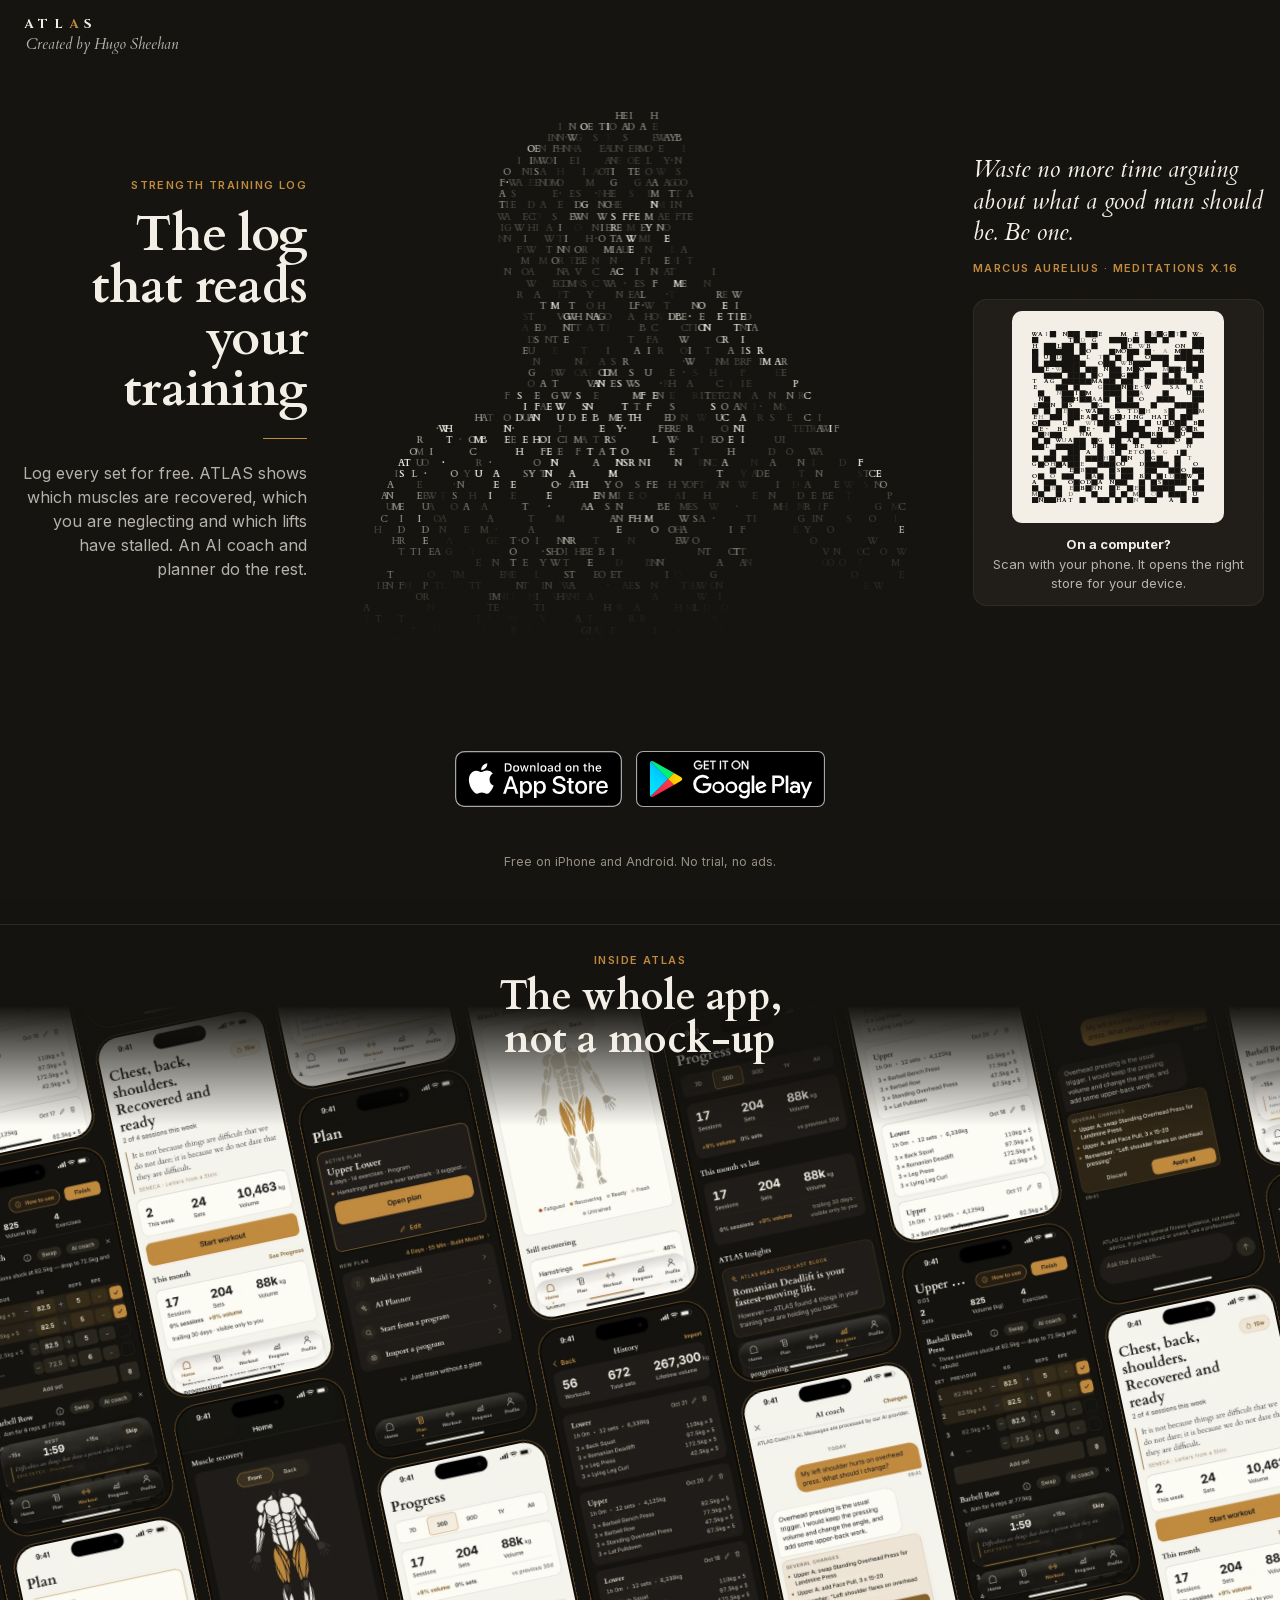
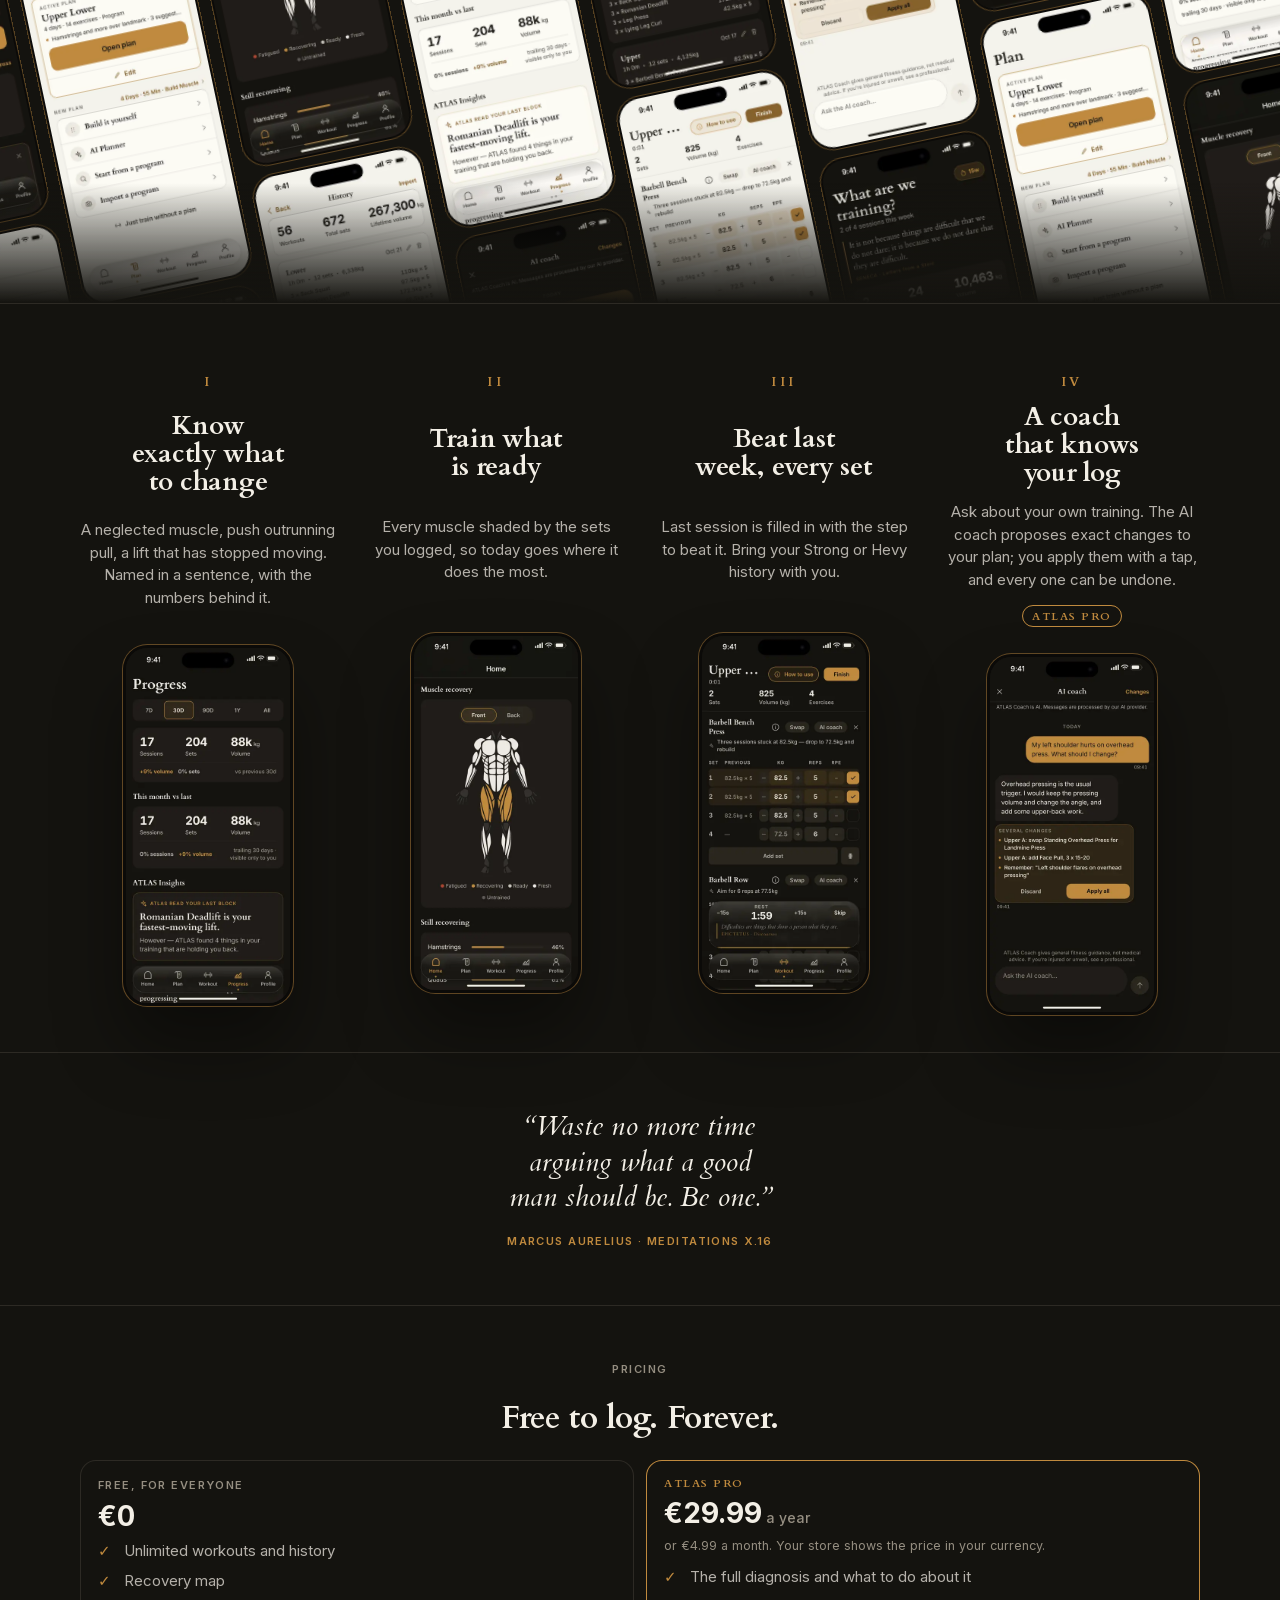
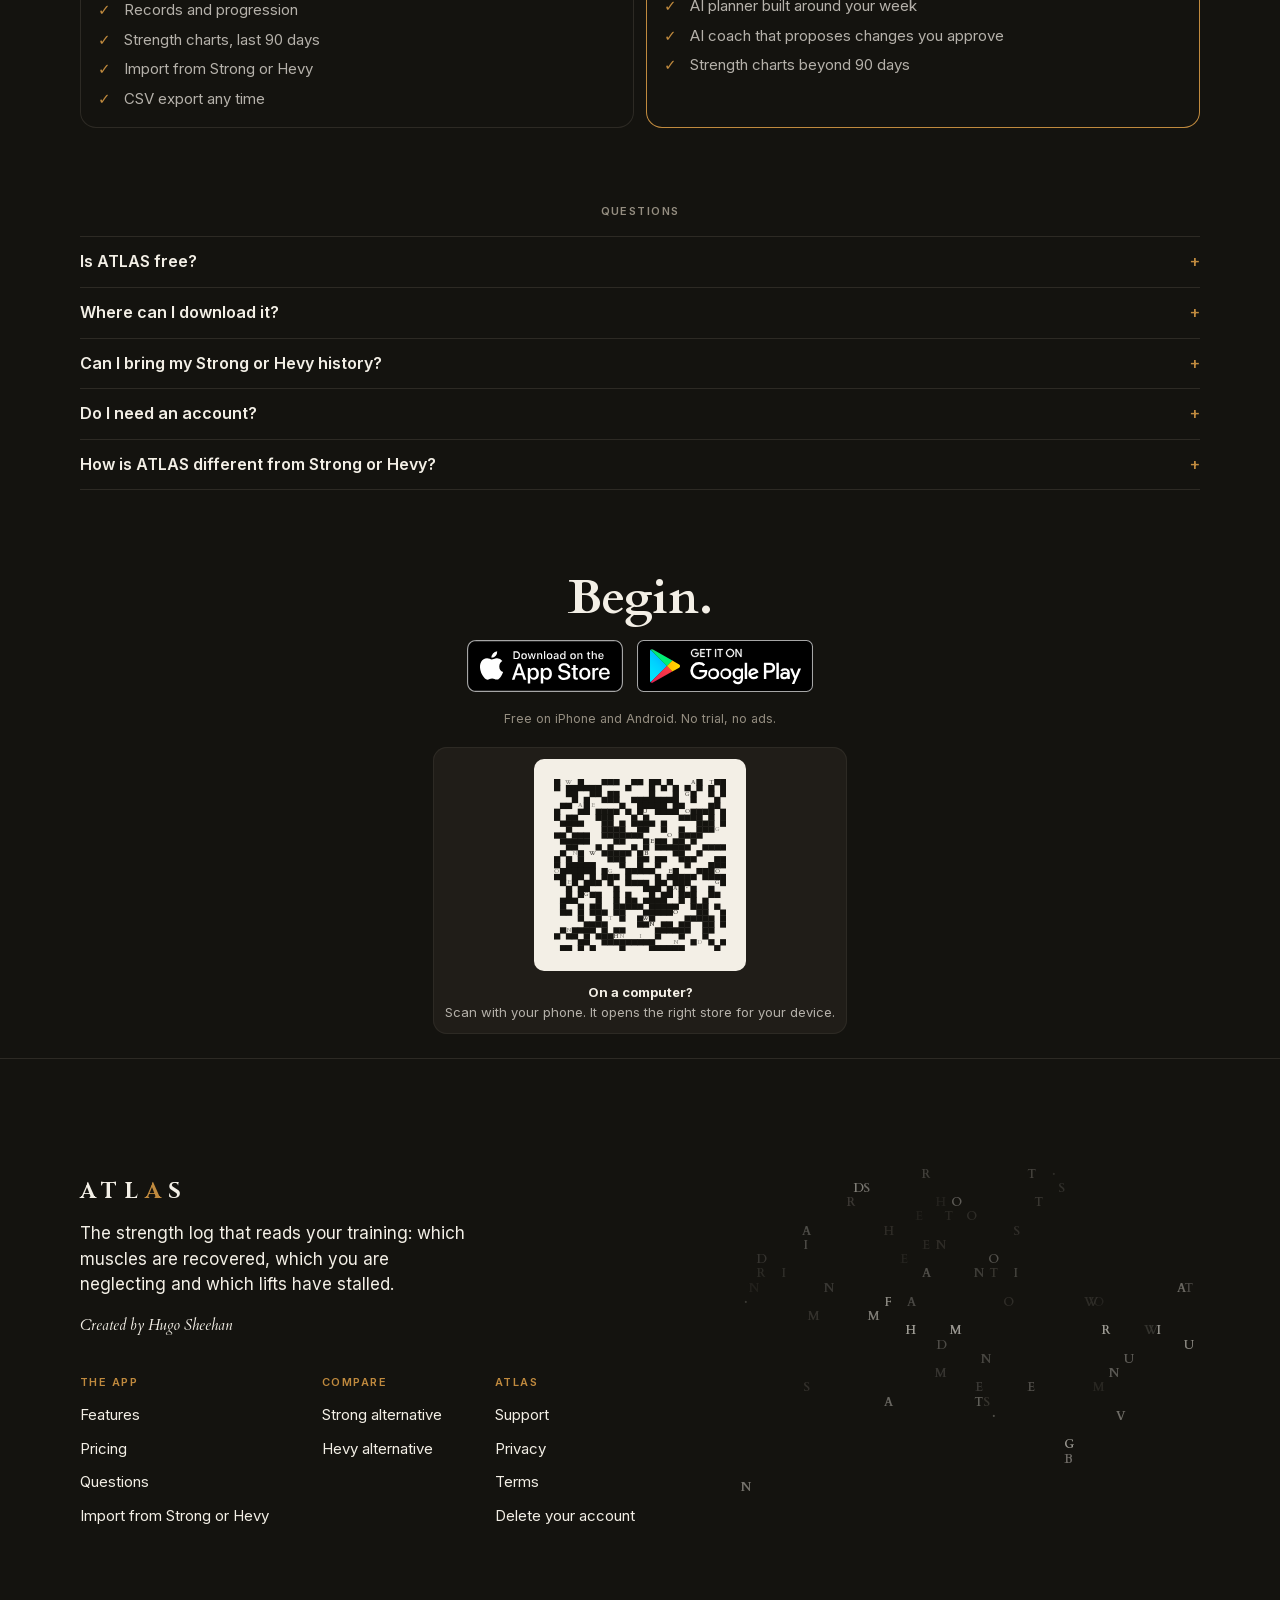
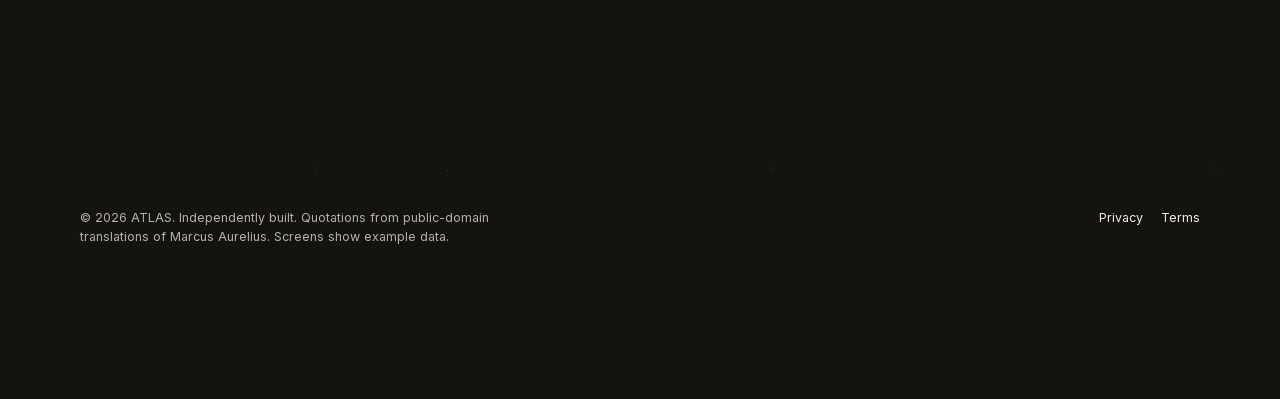
==== commit 45808c82: "Copy: strength charts free for 90 days, Pro beyond (#2) Pricing, FAQ and llms.txt wording to match t" ====
--- a/index.html
+++ b/index.html
@@ -25,10 +25,10 @@
 <link rel="stylesheet" href="/assets/site.css?v=a3e40115">
 <script type="application/ld+json">{"@context":"https://schema.org","@type":"SoftwareApplication","name":"ATLAS","alternateName":"ATLAS Fitness","description":"A strength-training log that reads your workouts: which muscles are recovered, which you are neglecting and which lifts have stalled, with an AI coach you can try for free and an AI planner in ATLAS PRO.","applicationCategory":"HealthApplication","applicationSubCategory":"Strength training log","operatingSystem":"iOS, Android","url":"https://atlasfitness.xyz/","creator":{"@type":"Person","name":"Hugo Sheehan"},"offers":{"@type":"Offer","price":"0","priceCurrency":"EUR","description":"Free to log. ATLAS PRO is an optional subscription."},"featureList":["Unlimited workout logging","Recovery map","Training diagnosis","Import from Strong and Hevy","AI workout planner (ATLAS PRO)","AI coach (10 free messages to try, about 250 a month with ATLAS PRO)"]}</script>
 <script type="application/ld+json">{"@context":"https://schema.org","@type":"WebSite","name":"ATLAS","url":"https://atlasfitness.xyz/"}</script>
-<script type="application/ld+json">{"@context":"https://schema.org","@type":"FAQPage","mainEntity":[{"@type":"Question","name":"Is ATLAS free?","acceptedAnswer":{"@type":"Answer","text":"Yes. Logging, history, the recovery map, records, import and export are free with no session caps and no trial. The AI coach is free to try with 10 messages. ATLAS PRO adds the full diagnosis, the AI planner, about 250 coach messages a month, shared with the planner and program import, and strength charts."}},{"@type":"Question","name":"Where can I download it?","acceptedAnswer":{"@type":"Answer","text":"Search for ATLAS in the App Store on iPhone or Google Play on Android, or use the buttons on this page. The iPhone app is the first to open to everyone; the Android app is in testing now."}},{"@type":"Question","name":"Can I bring my Strong or Hevy history?","acceptedAnswer":{"@type":"Answer","text":"Yes. Export a CSV from Strong or Hevy and import it in ATLAS. Your past workouts feed the recovery map and the diagnosis from day one."}},{"@type":"Question","name":"Do I need an account?","acceptedAnswer":{"@type":"Answer","text":"Not to use the app, but it is strongly recommended. Without one your training lives only on your phone and is not backed up: lose or replace the phone and it is gone. With an account it syncs to the cloud."}},{"@type":"Question","name":"How is ATLAS different from Strong or Hevy?","acceptedAnswer":{"@type":"Answer","text":"All three log sets well. ATLAS then does the thinking: it reads your log and tells you which muscles are recovered, which you are neglecting, where push and pull are out of balance and which lifts have stalled. The AI planner, part of ATLAS PRO, builds a program around your days, time, equipment and history. The AI coach, free to try with 10 messages and about 250 a month in ATLAS PRO, answers questions about your own training and proposes exact changes to your plan. You apply them with a tap, and every change can be undone."}}]}</script>
+<script type="application/ld+json">{"@context":"https://schema.org","@type":"FAQPage","mainEntity":[{"@type":"Question","name":"Is ATLAS free?","acceptedAnswer":{"@type":"Answer","text":"Yes. Logging, history, the recovery map, records, import and export are free with no session caps and no trial. The AI coach is free to try with 10 messages. ATLAS PRO adds the full diagnosis, the AI planner, about 250 coach messages a month, shared with the planner and program import, and strength charts beyond 90 days."}},{"@type":"Question","name":"Where can I download it?","acceptedAnswer":{"@type":"Answer","text":"Search for ATLAS in the App Store on iPhone or Google Play on Android, or use the buttons on this page. The iPhone app is the first to open to everyone; the Android app is in testing now."}},{"@type":"Question","name":"Can I bring my Strong or Hevy history?","acceptedAnswer":{"@type":"Answer","text":"Yes. Export a CSV from Strong or Hevy and import it in ATLAS. Your past workouts feed the recovery map and the diagnosis from day one."}},{"@type":"Question","name":"Do I need an account?","acceptedAnswer":{"@type":"Answer","text":"Not to use the app, but it is strongly recommended. Without one your training lives only on your phone and is not backed up: lose or replace the phone and it is gone. With an account it syncs to the cloud."}},{"@type":"Question","name":"How is ATLAS different from Strong or Hevy?","acceptedAnswer":{"@type":"Answer","text":"All three log sets well. ATLAS then does the thinking: it reads your log and tells you which muscles are recovered, which you are neglecting, where push and pull are out of balance and which lifts have stalled. The AI planner, part of ATLAS PRO, builds a program around your days, time, equipment and history. The AI coach, free to try with 10 messages and about 250 a month in ATLAS PRO, answers questions about your own training and proposes exact changes to your plan. You apply them with a tap, and every change can be undone."}}]}</script>
 </head>
 <body>
-<main id="main"><section class="hero g dh-center" data-hero><div class="top"><span class="wm">ATL<b>A</b>S</span><span class="cbi">Created by Hugo Sheehan</span></div><div class="in"><canvas class="ascii statue" data-glitch data-subj="david" data-glyph="quotes" data-render="fade" data-tone="white" data-flow="0" data-scroll="scatter" data-mouse="repel" data-detail="100" data-cut="0" role="img" aria-label="Michelangelo's David drawn in characters"></canvas><div class="copy"><div class="lc"><span class="k gold">Strength training log</span><h1><span class="ha">The log that</span> <span class="hb">reads your training</span></h1><span class="rule"></span><p class="lede">Log every set for free. ATLAS shows which muscles are recovered, which you are neglecting and which lifts have stalled. An AI coach and planner do the rest.</p></div><div class="badges"><a class="bd" data-store="ios" href="https://apps.apple.com/app/id6810396164" target="_blank" rel="noopener"><img alt="Download on the App Store" src="/assets/badges/ios.svg"></a><a class="bd" data-store="android" href="https://play.google.com/store/apps/details?id=com.hugosheehan.atlasapp" target="_blank" rel="noopener"><img alt="Get it on Google Play" src="/assets/badges/android.svg"></a></div><p class="fine">Free on iPhone and Android. No trial, no ads.</p><div class="rc"><p class="sq">Waste no more time arguing about what a good man should be. Be one.<small>Marcus Aurelius · Meditations X.16</small></p><div class="qr"><canvas class="qra" role="img" aria-label="QR code to atlasfitness.xyz/get"></canvas><p><b style="color:var(--ink)">On a computer?</b><br>Scan with your phone. It opens the right store for your device.</p></div></div></div></div></section><section class="band" aria-label="Screens from the app"><div class="hd"><span class="k gold">Inside ATLAS</span><h2>The whole app, not a mock-up</h2></div><div class="tiles" aria-hidden="true"><div class="col"><div class="ph"><img alt="" loading="lazy" decoding="async" width="432" height="936" src="/assets/screens/o-home.webp"></div><div class="ph"><img alt="" loading="lazy" decoding="async" width="432" height="936" src="/assets/screens/m-recovery.webp"></div><div class="ph"><img alt="" loading="lazy" decoding="async" width="432" height="936" src="/assets/screens/o-history.webp"></div><div class="ph"><img alt="" loading="lazy" decoding="async" width="432" height="936" src="/assets/screens/m-workout.webp"></div><div class="ph"><img alt="" loading="lazy" decoding="async" width="432" height="936" src="/assets/screens/o-plan.webp"></div><div class="ph"><img alt="" loading="lazy" decoding="async" width="432" height="936" src="/assets/screens/m-progress.webp"></div></div><div class="col"><div class="ph"><img alt="" loading="lazy" decoding="async" width="432" height="936" src="/assets/screens/m-plan.webp"></div><div class="ph"><img alt="" loading="lazy" decoding="async" width="432" height="936" src="/assets/screens/o-progress.webp"></div><div class="ph"><img alt="" loading="lazy" decoding="async" width="432" height="936" src="/assets/screens/m-coach.webp"></div><div class="ph"><img alt="" loading="lazy" decoding="async" width="432" height="936" src="/assets/screens/o-home.webp"></div><div class="ph"><img alt="" loading="lazy" decoding="async" width="432" height="936" src="/assets/screens/m-recovery.webp"></div><div class="ph"><img alt="" loading="lazy" decoding="async" width="432" height="936" src="/assets/screens/o-history.webp"></div></div><div class="col"><div class="ph"><img alt="" loading="lazy" decoding="async" width="432" height="936" src="/assets/screens/o-recovery.webp"></div><div class="ph"><img alt="" loading="lazy" decoding="async" width="432" height="936" src="/assets/screens/m-history.webp"></div><div class="ph"><img alt="" loading="lazy" decoding="async" width="432" height="936" src="/assets/screens/o-workout.webp"></div><div class="ph"><img alt="" loading="lazy" decoding="async" width="432" height="936" src="/assets/screens/m-plan.webp"></div><div class="ph"><img alt="" loading="lazy" decoding="async" width="432" height="936" src="/assets/screens/o-progress.webp"></div><div class="ph"><img alt="" loading="lazy" decoding="async" width="432" height="936" src="/assets/screens/m-coach.webp"></div></div><div class="col"><div class="ph"><img alt="" loading="lazy" decoding="async" width="432" height="936" src="/assets/screens/m-progress.webp"></div><div class="ph"><img alt="" loading="lazy" decoding="async" width="432" height="936" src="/assets/screens/o-coach.webp"></div><div class="ph"><img alt="" loading="lazy" decoding="async" width="432" height="936" src="/assets/screens/m-home.webp"></div><div class="ph"><img alt="" loading="lazy" decoding="async" width="432" height="936" src="/assets/screens/o-recovery.webp"></div><div class="ph"><img alt="" loading="lazy" decoding="async" width="432" height="936" src="/assets/screens/m-history.webp"></div><div class="ph"><img alt="" loading="lazy" decoding="async" width="432" height="936" src="/assets/screens/o-workout.webp"></div></div><div class="col"><div class="ph"><img alt="" loading="lazy" decoding="async" width="432" height="936" src="/assets/screens/o-history.webp"></div><div class="ph"><img alt="" loading="lazy" decoding="async" width="432" height="936" src="/assets/screens/m-workout.webp"></div><div class="ph"><img alt="" loading="lazy" decoding="async" width="432" height="936" src="/assets/screens/o-plan.webp"></div><div class="ph"><img alt="" loading="lazy" decoding="async" width="432" height="936" src="/assets/screens/m-progress.webp"></div><div class="ph"><img alt="" loading="lazy" decoding="async" width="432" height="936" src="/assets/screens/o-coach.webp"></div><div class="ph"><img alt="" loading="lazy" decoding="async" width="432" height="936" src="/assets/screens/m-home.webp"></div></div><div class="col"><div class="ph"><img alt="" loading="lazy" decoding="async" width="432" height="936" src="/assets/screens/m-coach.webp"></div><div class="ph"><img alt="" loading="lazy" decoding="async" width="432" height="936" src="/assets/screens/o-home.webp"></div><div class="ph"><img alt="" loading="lazy" decoding="async" width="432" height="936" src="/assets/screens/m-recovery.webp"></div><div class="ph"><img alt="" loading="lazy" decoding="async" width="432" height="936" src="/assets/screens/o-history.webp"></div><div class="ph"><img alt="" loading="lazy" decoding="async" width="432" height="936" src="/assets/screens/m-workout.webp"></div><div class="ph"><img alt="" loading="lazy" decoding="async" width="432" height="936" src="/assets/screens/o-plan.webp"></div></div><div class="col"><div class="ph"><img alt="" loading="lazy" decoding="async" width="432" height="936" src="/assets/screens/o-workout.webp"></div><div class="ph"><img alt="" loading="lazy" decoding="async" width="432" height="936" src="/assets/screens/m-plan.webp"></div><div class="ph"><img alt="" loading="lazy" decoding="async" width="432" height="936" src="/assets/screens/o-progress.webp"></div><div class="ph"><img alt="" loading="lazy" decoding="async" width="432" height="936" src="/assets/screens/m-coach.webp"></div><div class="ph"><img alt="" loading="lazy" decoding="async" width="432" height="936" src="/assets/screens/o-home.webp"></div><div class="ph"><img alt="" loading="lazy" decoding="async" width="432" height="936" src="/assets/screens/m-recovery.webp"></div></div><div class="col"><div class="ph"><img alt="" loading="lazy" decoding="async" width="432" height="936" src="/assets/screens/m-home.webp"></div><div class="ph"><img alt="" loading="lazy" decoding="async" width="432" height="936" src="/assets/screens/o-recovery.webp"></div><div class="ph"><img alt="" loading="lazy" decoding="async" width="432" height="936" src="/assets/screens/m-history.webp"></div><div class="ph"><img alt="" loading="lazy" decoding="async" width="432" height="936" src="/assets/screens/o-workout.webp"></div><div class="ph"><img alt="" loading="lazy" decoding="async" width="432" height="936" src="/assets/screens/m-plan.webp"></div><div class="ph"><img alt="" loading="lazy" decoding="async" width="432" height="936" src="/assets/screens/o-progress.webp"></div></div><div class="col"><div class="ph"><img alt="" loading="lazy" decoding="async" width="432" height="936" src="/assets/screens/o-plan.webp"></div><div class="ph"><img alt="" loading="lazy" decoding="async" width="432" height="936" src="/assets/screens/m-progress.webp"></div><div class="ph"><img alt="" loading="lazy" decoding="async" width="432" height="936" src="/assets/screens/o-coach.webp"></div><div class="ph"><img alt="" loading="lazy" decoding="async" width="432" height="936" src="/assets/screens/m-home.webp"></div><div class="ph"><img alt="" loading="lazy" decoding="async" width="432" height="936" src="/assets/screens/o-recovery.webp"></div><div class="ph"><img alt="" loading="lazy" decoding="async" width="432" height="936" src="/assets/screens/m-history.webp"></div></div><div class="col"><div class="ph"><img alt="" loading="lazy" decoding="async" width="432" height="936" src="/assets/screens/m-recovery.webp"></div><div class="ph"><img alt="" loading="lazy" decoding="async" width="432" height="936" src="/assets/screens/o-history.webp"></div><div class="ph"><img alt="" loading="lazy" decoding="async" width="432" height="936" src="/assets/screens/m-workout.webp"></div><div class="ph"><img alt="" loading="lazy" decoding="async" width="432" height="936" src="/assets/screens/o-plan.webp"></div><div class="ph"><img alt="" loading="lazy" decoding="async" width="432" height="936" src="/assets/screens/m-progress.webp"></div><div class="ph"><img alt="" loading="lazy" decoding="async" width="432" height="936" src="/assets/screens/o-coach.webp"></div></div><div class="col"><div class="ph"><img alt="" loading="lazy" decoding="async" width="432" height="936" src="/assets/screens/o-progress.webp"></div><div class="ph"><img alt="" loading="lazy" decoding="async" width="432" height="936" src="/assets/screens/m-coach.webp"></div><div class="ph"><img alt="" loading="lazy" decoding="async" width="432" height="936" src="/assets/screens/o-home.webp"></div><div class="ph"><img alt="" loading="lazy" decoding="async" width="432" height="936" src="/assets/screens/m-recovery.webp"></div><div class="ph"><img alt="" loading="lazy" decoding="async" width="432" height="936" src="/assets/screens/o-history.webp"></div><div class="ph"><img alt="" loading="lazy" decoding="async" width="432" height="936" src="/assets/screens/m-workout.webp"></div></div></div></section><section class="g" id="features"><div class="in read"><div class="rd"><span class="nm">I</span><h2>Know exactly what to change</h2><p>A neglected muscle, push outrunning pull, a lift that has stopped moving. Named in a sentence, with the numbers behind it.</p><div class="ph"><img alt="" loading="lazy" decoding="async" width="432" height="936" src="/assets/screens/o-progress.webp"></div></div><div class="rd"><span class="nm">II</span><h2>Train what is ready</h2><p>Every muscle shaded by the sets you logged, so today goes where it does the most.</p><div class="ph"><img alt="" loading="lazy" decoding="async" width="432" height="936" src="/assets/screens/o-recovery.webp"></div></div><div class="rd"><span class="nm">III</span><h2>Beat last week, every set</h2><p>Last session is filled in with the step to beat it. Bring your Strong or Hevy history with you.</p><div class="ph"><img alt="" loading="lazy" decoding="async" width="432" height="936" src="/assets/screens/o-workout.webp"></div></div><div class="rd"><span class="nm">IV</span><h2>A coach that knows your log</h2><p>Ask about your own training. The AI coach proposes exact changes to your plan; you apply them with a tap, and every one can be undone.</p><span class="pro">ATLAS PRO</span><div class="ph"><img alt="" loading="lazy" decoding="async" width="432" height="936" src="/assets/screens/o-coach.webp"></div></div></div></section><section class="g qt"><q>Waste no more time arguing what a good man should be. Be one.</q><span class="k gold">Marcus Aurelius · Meditations X.16</span></section><section class="g" id="pricing"><div class="in sec"><span class="k">Pricing</span><h2>Free to log. Forever.</h2><div class="tiers"><div class="tier"><span class="k">Free, for everyone</span><span class="price num">€0</span><ul><li>Unlimited workouts and history</li><li>Recovery map</li><li>Records and progression</li><li>Import from Strong or Hevy</li><li>CSV export any time</li></ul></div><div class="tier pro"><span class="badge">ATLAS PRO</span><span class="price num">€29.99<small> a year</small></span><span class="fine">or €4.99 a month. Your store shows the price in your currency.</span><ul><li>The full diagnosis and what to do about it</li><li>AI planner built around your week</li><li>AI coach that proposes changes you approve</li><li>Strength charts for every lift</li></ul></div></div></div></section><section class="g" id="questions"><div class="in sec"><span class="k">Questions</span><div class="faq"><details><summary>Is ATLAS free?</summary><p>Yes. Logging, history, the recovery map, records, import and export are free with no session caps and no trial. The AI coach is free to try with 10 messages. ATLAS PRO adds the full diagnosis, the AI planner, about 250 coach messages a month, shared with the planner and program import, and strength charts.</p></details><details><summary>Where can I download it?</summary><p>Search for ATLAS in the App Store on iPhone or Google Play on Android, or use the buttons on this page. The iPhone app is the first to open to everyone; the Android app is in testing now.</p></details><details><summary>Can I bring my Strong or Hevy history?</summary><p>Yes. Export a CSV from Strong or Hevy and import it in ATLAS. Your past workouts feed the recovery map and the diagnosis from day one.</p></details><details><summary>Do I need an account?</summary><p>Not to use the app, but it is strongly recommended. Without one your training lives only on your phone and is not backed up: lose or replace the phone and it is gone. With an account it syncs to the cloud.</p></details><details><summary>How is ATLAS different from Strong or Hevy?</summary><p>All three log sets well. ATLAS then does the thinking: it reads your log and tells you which muscles are recovered, which you are neglecting, where push and pull are out of balance and which lifts have stalled. The AI planner, part of ATLAS PRO, builds a program around your days, time, equipment and history. The AI coach, free to try with 10 messages and about 250 a month in ATLAS PRO, answers questions about your own training and proposes exact changes to your plan. You apply them with a tap, and every change can be undone.</p></details></div></div></section><section class="g end"><h2>Begin.</h2><div class="badges"><a class="bd" data-store="ios" href="https://apps.apple.com/app/id6810396164" target="_blank" rel="noopener"><img alt="Download on the App Store" src="/assets/badges/ios.svg"></a><a class="bd" data-store="android" href="https://play.google.com/store/apps/details?id=com.hugosheehan.atlasapp" target="_blank" rel="noopener"><img alt="Get it on Google Play" src="/assets/badges/android.svg"></a></div><p class="fine">Free on iPhone and Android. No trial, no ads.</p><div class="qr"><canvas class="qra" role="img" aria-label="QR code to atlasfitness.xyz/get"></canvas><p><b style="color:var(--ink)">On a computer?</b><br>Scan with your phone. It opens the right store for your device.</p></div></section></main><footer class="fx" data-fc="ivory" data-t="obsidian"><div class="fx-top"><div class="fx-l g"><span class="wm">ATL<b>A</b>S</span><p>The strength log that reads your training: which muscles are recovered, which you are neglecting and which lifts have stalled.</p><p class="by">Created by Hugo Sheehan</p><nav class="fx-cols" aria-label="Footer"><div><span class="k">The app</span><a href="/#features">Features</a><a href="/#pricing">Pricing</a><a href="/#questions">Questions</a><a href="/import-strong-hevy/">Import from Strong or Hevy</a></div><div><span class="k">Compare</span><a href="/strong-alternative/">Strong alternative</a><a href="/hevy-alternative/">Hevy alternative</a></div><div><span class="k">ATLAS</span><a href="mailto:support@atlasfitness.xyz">Support</a><a href="/privacy.html">Privacy</a><a href="/terms.html">Terms</a><a href="/privacy.html#your-rights">Delete your account</a></div></nav></div><div class="fx-art"><canvas class="ascii " data-glitch data-dissolve="0.16,0.17,0.1" data-subj="head" data-glyph="quotes" data-render="fade" data-tone="white" data-flow="0" data-scroll="scatter" data-mouse="repel" data-detail="" data-cut="2" role="img" aria-label="Michelangelo's David, drawn in letters"></canvas></div><canvas class="ascii fx-line" data-subj="line" data-step="5" data-glyph="quotes" data-render="fade" data-tone="white" data-scroll="scatter" data-mouse="none" data-glitch data-cut="0" data-detail="" aria-hidden="true"></canvas></div><div class="fx-bot g"><p>© 2026 ATLAS. Independently built. Quotations from public-domain translations of Marcus Aurelius. Screens show example data.</p><nav><a href="/privacy.html">Privacy</a><a href="/terms.html">Terms</a></nav></div></footer><script src="/assets/stores.js?v=a3e40115"></script>
+<main id="main"><section class="hero g dh-center" data-hero><div class="top"><span class="wm">ATL<b>A</b>S</span><span class="cbi">Created by Hugo Sheehan</span></div><div class="in"><canvas class="ascii statue" data-glitch data-subj="david" data-glyph="quotes" data-render="fade" data-tone="white" data-flow="0" data-scroll="scatter" data-mouse="repel" data-detail="100" data-cut="0" role="img" aria-label="Michelangelo's David drawn in characters"></canvas><div class="copy"><div class="lc"><span class="k gold">Strength training log</span><h1><span class="ha">The log that</span> <span class="hb">reads your training</span></h1><span class="rule"></span><p class="lede">Log every set for free. ATLAS shows which muscles are recovered, which you are neglecting and which lifts have stalled. An AI coach and planner do the rest.</p></div><div class="badges"><a class="bd" data-store="ios" href="https://apps.apple.com/app/id6810396164" target="_blank" rel="noopener"><img alt="Download on the App Store" src="/assets/badges/ios.svg"></a><a class="bd" data-store="android" href="https://play.google.com/store/apps/details?id=com.hugosheehan.atlasapp" target="_blank" rel="noopener"><img alt="Get it on Google Play" src="/assets/badges/android.svg"></a></div><p class="fine">Free on iPhone and Android. No trial, no ads.</p><div class="rc"><p class="sq">Waste no more time arguing about what a good man should be. Be one.<small>Marcus Aurelius · Meditations X.16</small></p><div class="qr"><canvas class="qra" role="img" aria-label="QR code to atlasfitness.xyz/get"></canvas><p><b style="color:var(--ink)">On a computer?</b><br>Scan with your phone. It opens the right store for your device.</p></div></div></div></div></section><section class="band" aria-label="Screens from the app"><div class="hd"><span class="k gold">Inside ATLAS</span><h2>The whole app, not a mock-up</h2></div><div class="tiles" aria-hidden="true"><div class="col"><div class="ph"><img alt="" loading="lazy" decoding="async" width="432" height="936" src="/assets/screens/o-home.webp"></div><div class="ph"><img alt="" loading="lazy" decoding="async" width="432" height="936" src="/assets/screens/m-recovery.webp"></div><div class="ph"><img alt="" loading="lazy" decoding="async" width="432" height="936" src="/assets/screens/o-history.webp"></div><div class="ph"><img alt="" loading="lazy" decoding="async" width="432" height="936" src="/assets/screens/m-workout.webp"></div><div class="ph"><img alt="" loading="lazy" decoding="async" width="432" height="936" src="/assets/screens/o-plan.webp"></div><div class="ph"><img alt="" loading="lazy" decoding="async" width="432" height="936" src="/assets/screens/m-progress.webp"></div></div><div class="col"><div class="ph"><img alt="" loading="lazy" decoding="async" width="432" height="936" src="/assets/screens/m-plan.webp"></div><div class="ph"><img alt="" loading="lazy" decoding="async" width="432" height="936" src="/assets/screens/o-progress.webp"></div><div class="ph"><img alt="" loading="lazy" decoding="async" width="432" height="936" src="/assets/screens/m-coach.webp"></div><div class="ph"><img alt="" loading="lazy" decoding="async" width="432" height="936" src="/assets/screens/o-home.webp"></div><div class="ph"><img alt="" loading="lazy" decoding="async" width="432" height="936" src="/assets/screens/m-recovery.webp"></div><div class="ph"><img alt="" loading="lazy" decoding="async" width="432" height="936" src="/assets/screens/o-history.webp"></div></div><div class="col"><div class="ph"><img alt="" loading="lazy" decoding="async" width="432" height="936" src="/assets/screens/o-recovery.webp"></div><div class="ph"><img alt="" loading="lazy" decoding="async" width="432" height="936" src="/assets/screens/m-history.webp"></div><div class="ph"><img alt="" loading="lazy" decoding="async" width="432" height="936" src="/assets/screens/o-workout.webp"></div><div class="ph"><img alt="" loading="lazy" decoding="async" width="432" height="936" src="/assets/screens/m-plan.webp"></div><div class="ph"><img alt="" loading="lazy" decoding="async" width="432" height="936" src="/assets/screens/o-progress.webp"></div><div class="ph"><img alt="" loading="lazy" decoding="async" width="432" height="936" src="/assets/screens/m-coach.webp"></div></div><div class="col"><div class="ph"><img alt="" loading="lazy" decoding="async" width="432" height="936" src="/assets/screens/m-progress.webp"></div><div class="ph"><img alt="" loading="lazy" decoding="async" width="432" height="936" src="/assets/screens/o-coach.webp"></div><div class="ph"><img alt="" loading="lazy" decoding="async" width="432" height="936" src="/assets/screens/m-home.webp"></div><div class="ph"><img alt="" loading="lazy" decoding="async" width="432" height="936" src="/assets/screens/o-recovery.webp"></div><div class="ph"><img alt="" loading="lazy" decoding="async" width="432" height="936" src="/assets/screens/m-history.webp"></div><div class="ph"><img alt="" loading="lazy" decoding="async" width="432" height="936" src="/assets/screens/o-workout.webp"></div></div><div class="col"><div class="ph"><img alt="" loading="lazy" decoding="async" width="432" height="936" src="/assets/screens/o-history.webp"></div><div class="ph"><img alt="" loading="lazy" decoding="async" width="432" height="936" src="/assets/screens/m-workout.webp"></div><div class="ph"><img alt="" loading="lazy" decoding="async" width="432" height="936" src="/assets/screens/o-plan.webp"></div><div class="ph"><img alt="" loading="lazy" decoding="async" width="432" height="936" src="/assets/screens/m-progress.webp"></div><div class="ph"><img alt="" loading="lazy" decoding="async" width="432" height="936" src="/assets/screens/o-coach.webp"></div><div class="ph"><img alt="" loading="lazy" decoding="async" width="432" height="936" src="/assets/screens/m-home.webp"></div></div><div class="col"><div class="ph"><img alt="" loading="lazy" decoding="async" width="432" height="936" src="/assets/screens/m-coach.webp"></div><div class="ph"><img alt="" loading="lazy" decoding="async" width="432" height="936" src="/assets/screens/o-home.webp"></div><div class="ph"><img alt="" loading="lazy" decoding="async" width="432" height="936" src="/assets/screens/m-recovery.webp"></div><div class="ph"><img alt="" loading="lazy" decoding="async" width="432" height="936" src="/assets/screens/o-history.webp"></div><div class="ph"><img alt="" loading="lazy" decoding="async" width="432" height="936" src="/assets/screens/m-workout.webp"></div><div class="ph"><img alt="" loading="lazy" decoding="async" width="432" height="936" src="/assets/screens/o-plan.webp"></div></div><div class="col"><div class="ph"><img alt="" loading="lazy" decoding="async" width="432" height="936" src="/assets/screens/o-workout.webp"></div><div class="ph"><img alt="" loading="lazy" decoding="async" width="432" height="936" src="/assets/screens/m-plan.webp"></div><div class="ph"><img alt="" loading="lazy" decoding="async" width="432" height="936" src="/assets/screens/o-progress.webp"></div><div class="ph"><img alt="" loading="lazy" decoding="async" width="432" height="936" src="/assets/screens/m-coach.webp"></div><div class="ph"><img alt="" loading="lazy" decoding="async" width="432" height="936" src="/assets/screens/o-home.webp"></div><div class="ph"><img alt="" loading="lazy" decoding="async" width="432" height="936" src="/assets/screens/m-recovery.webp"></div></div><div class="col"><div class="ph"><img alt="" loading="lazy" decoding="async" width="432" height="936" src="/assets/screens/m-home.webp"></div><div class="ph"><img alt="" loading="lazy" decoding="async" width="432" height="936" src="/assets/screens/o-recovery.webp"></div><div class="ph"><img alt="" loading="lazy" decoding="async" width="432" height="936" src="/assets/screens/m-history.webp"></div><div class="ph"><img alt="" loading="lazy" decoding="async" width="432" height="936" src="/assets/screens/o-workout.webp"></div><div class="ph"><img alt="" loading="lazy" decoding="async" width="432" height="936" src="/assets/screens/m-plan.webp"></div><div class="ph"><img alt="" loading="lazy" decoding="async" width="432" height="936" src="/assets/screens/o-progress.webp"></div></div><div class="col"><div class="ph"><img alt="" loading="lazy" decoding="async" width="432" height="936" src="/assets/screens/o-plan.webp"></div><div class="ph"><img alt="" loading="lazy" decoding="async" width="432" height="936" src="/assets/screens/m-progress.webp"></div><div class="ph"><img alt="" loading="lazy" decoding="async" width="432" height="936" src="/assets/screens/o-coach.webp"></div><div class="ph"><img alt="" loading="lazy" decoding="async" width="432" height="936" src="/assets/screens/m-home.webp"></div><div class="ph"><img alt="" loading="lazy" decoding="async" width="432" height="936" src="/assets/screens/o-recovery.webp"></div><div class="ph"><img alt="" loading="lazy" decoding="async" width="432" height="936" src="/assets/screens/m-history.webp"></div></div><div class="col"><div class="ph"><img alt="" loading="lazy" decoding="async" width="432" height="936" src="/assets/screens/m-recovery.webp"></div><div class="ph"><img alt="" loading="lazy" decoding="async" width="432" height="936" src="/assets/screens/o-history.webp"></div><div class="ph"><img alt="" loading="lazy" decoding="async" width="432" height="936" src="/assets/screens/m-workout.webp"></div><div class="ph"><img alt="" loading="lazy" decoding="async" width="432" height="936" src="/assets/screens/o-plan.webp"></div><div class="ph"><img alt="" loading="lazy" decoding="async" width="432" height="936" src="/assets/screens/m-progress.webp"></div><div class="ph"><img alt="" loading="lazy" decoding="async" width="432" height="936" src="/assets/screens/o-coach.webp"></div></div><div class="col"><div class="ph"><img alt="" loading="lazy" decoding="async" width="432" height="936" src="/assets/screens/o-progress.webp"></div><div class="ph"><img alt="" loading="lazy" decoding="async" width="432" height="936" src="/assets/screens/m-coach.webp"></div><div class="ph"><img alt="" loading="lazy" decoding="async" width="432" height="936" src="/assets/screens/o-home.webp"></div><div class="ph"><img alt="" loading="lazy" decoding="async" width="432" height="936" src="/assets/screens/m-recovery.webp"></div><div class="ph"><img alt="" loading="lazy" decoding="async" width="432" height="936" src="/assets/screens/o-history.webp"></div><div class="ph"><img alt="" loading="lazy" decoding="async" width="432" height="936" src="/assets/screens/m-workout.webp"></div></div></div></section><section class="g" id="features"><div class="in read"><div class="rd"><span class="nm">I</span><h2>Know exactly what to change</h2><p>A neglected muscle, push outrunning pull, a lift that has stopped moving. Named in a sentence, with the numbers behind it.</p><div class="ph"><img alt="" loading="lazy" decoding="async" width="432" height="936" src="/assets/screens/o-progress.webp"></div></div><div class="rd"><span class="nm">II</span><h2>Train what is ready</h2><p>Every muscle shaded by the sets you logged, so today goes where it does the most.</p><div class="ph"><img alt="" loading="lazy" decoding="async" width="432" height="936" src="/assets/screens/o-recovery.webp"></div></div><div class="rd"><span class="nm">III</span><h2>Beat last week, every set</h2><p>Last session is filled in with the step to beat it. Bring your Strong or Hevy history with you.</p><div class="ph"><img alt="" loading="lazy" decoding="async" width="432" height="936" src="/assets/screens/o-workout.webp"></div></div><div class="rd"><span class="nm">IV</span><h2>A coach that knows your log</h2><p>Ask about your own training. The AI coach proposes exact changes to your plan; you apply them with a tap, and every one can be undone.</p><span class="pro">ATLAS PRO</span><div class="ph"><img alt="" loading="lazy" decoding="async" width="432" height="936" src="/assets/screens/o-coach.webp"></div></div></div></section><section class="g qt"><q>Waste no more time arguing what a good man should be. Be one.</q><span class="k gold">Marcus Aurelius · Meditations X.16</span></section><section class="g" id="pricing"><div class="in sec"><span class="k">Pricing</span><h2>Free to log. Forever.</h2><div class="tiers"><div class="tier"><span class="k">Free, for everyone</span><span class="price num">€0</span><ul><li>Unlimited workouts and history</li><li>Recovery map</li><li>Records and progression</li><li>Strength charts, last 90 days</li><li>Import from Strong or Hevy</li><li>CSV export any time</li></ul></div><div class="tier pro"><span class="badge">ATLAS PRO</span><span class="price num">€29.99<small> a year</small></span><span class="fine">or €4.99 a month. Your store shows the price in your currency.</span><ul><li>The full diagnosis and what to do about it</li><li>AI planner built around your week</li><li>AI coach that proposes changes you approve</li><li>Strength charts beyond 90 days</li></ul></div></div></div></section><section class="g" id="questions"><div class="in sec"><span class="k">Questions</span><div class="faq"><details><summary>Is ATLAS free?</summary><p>Yes. Logging, history, the recovery map, records, import and export are free with no session caps and no trial. The AI coach is free to try with 10 messages. ATLAS PRO adds the full diagnosis, the AI planner, about 250 coach messages a month, shared with the planner and program import, and strength charts beyond 90 days.</p></details><details><summary>Where can I download it?</summary><p>Search for ATLAS in the App Store on iPhone or Google Play on Android, or use the buttons on this page. The iPhone app is the first to open to everyone; the Android app is in testing now.</p></details><details><summary>Can I bring my Strong or Hevy history?</summary><p>Yes. Export a CSV from Strong or Hevy and import it in ATLAS. Your past workouts feed the recovery map and the diagnosis from day one.</p></details><details><summary>Do I need an account?</summary><p>Not to use the app, but it is strongly recommended. Without one your training lives only on your phone and is not backed up: lose or replace the phone and it is gone. With an account it syncs to the cloud.</p></details><details><summary>How is ATLAS different from Strong or Hevy?</summary><p>All three log sets well. ATLAS then does the thinking: it reads your log and tells you which muscles are recovered, which you are neglecting, where push and pull are out of balance and which lifts have stalled. The AI planner, part of ATLAS PRO, builds a program around your days, time, equipment and history. The AI coach, free to try with 10 messages and about 250 a month in ATLAS PRO, answers questions about your own training and proposes exact changes to your plan. You apply them with a tap, and every change can be undone.</p></details></div></div></section><section class="g end"><h2>Begin.</h2><div class="badges"><a class="bd" data-store="ios" href="https://apps.apple.com/app/id6810396164" target="_blank" rel="noopener"><img alt="Download on the App Store" src="/assets/badges/ios.svg"></a><a class="bd" data-store="android" href="https://play.google.com/store/apps/details?id=com.hugosheehan.atlasapp" target="_blank" rel="noopener"><img alt="Get it on Google Play" src="/assets/badges/android.svg"></a></div><p class="fine">Free on iPhone and Android. No trial, no ads.</p><div class="qr"><canvas class="qra" role="img" aria-label="QR code to atlasfitness.xyz/get"></canvas><p><b style="color:var(--ink)">On a computer?</b><br>Scan with your phone. It opens the right store for your device.</p></div></section></main><footer class="fx" data-fc="ivory" data-t="obsidian"><div class="fx-top"><div class="fx-l g"><span class="wm">ATL<b>A</b>S</span><p>The strength log that reads your training: which muscles are recovered, which you are neglecting and which lifts have stalled.</p><p class="by">Created by Hugo Sheehan</p><nav class="fx-cols" aria-label="Footer"><div><span class="k">The app</span><a href="/#features">Features</a><a href="/#pricing">Pricing</a><a href="/#questions">Questions</a><a href="/import-strong-hevy/">Import from Strong or Hevy</a></div><div><span class="k">Compare</span><a href="/strong-alternative/">Strong alternative</a><a href="/hevy-alternative/">Hevy alternative</a></div><div><span class="k">ATLAS</span><a href="mailto:support@atlasfitness.xyz">Support</a><a href="/privacy.html">Privacy</a><a href="/terms.html">Terms</a><a href="/privacy.html#your-rights">Delete your account</a></div></nav></div><div class="fx-art"><canvas class="ascii " data-glitch data-dissolve="0.16,0.17,0.1" data-subj="head" data-glyph="quotes" data-render="fade" data-tone="white" data-flow="0" data-scroll="scatter" data-mouse="repel" data-detail="" data-cut="2" role="img" aria-label="Michelangelo's David, drawn in letters"></canvas></div><canvas class="ascii fx-line" data-subj="line" data-step="5" data-glyph="quotes" data-render="fade" data-tone="white" data-scroll="scatter" data-mouse="none" data-glitch data-cut="0" data-detail="" aria-hidden="true"></canvas></div><div class="fx-bot g"><p>© 2026 ATLAS. Independently built. Quotations from public-domain translations of Marcus Aurelius. Screens show example data.</p><nav><a href="/privacy.html">Privacy</a><a href="/terms.html">Terms</a></nav></div></footer><script src="/assets/stores.js?v=a3e40115"></script>
 <script src="/assets/data.js?v=a3e40115"></script>
 <script src="/assets/ascii.js?v=a3e40115"></script>
 <script src="/assets/site.js?v=a3e40115"></script>
